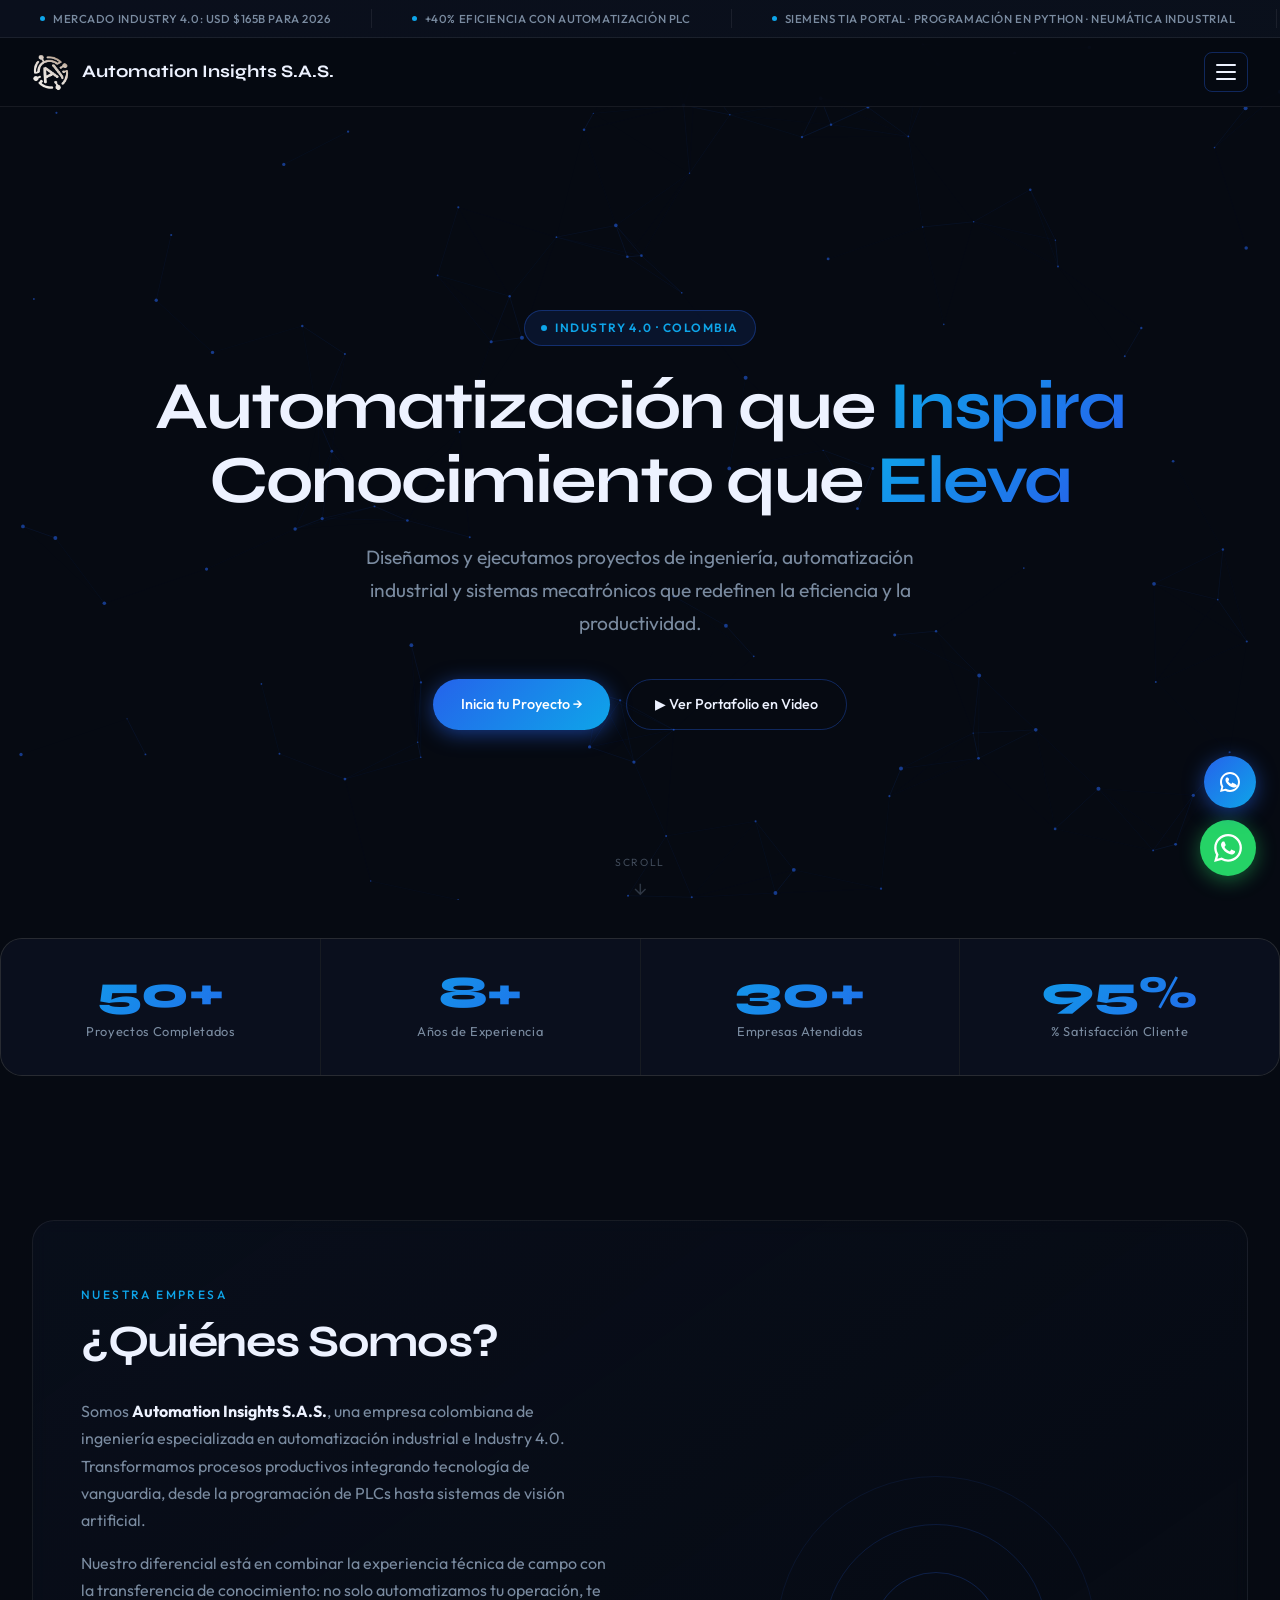
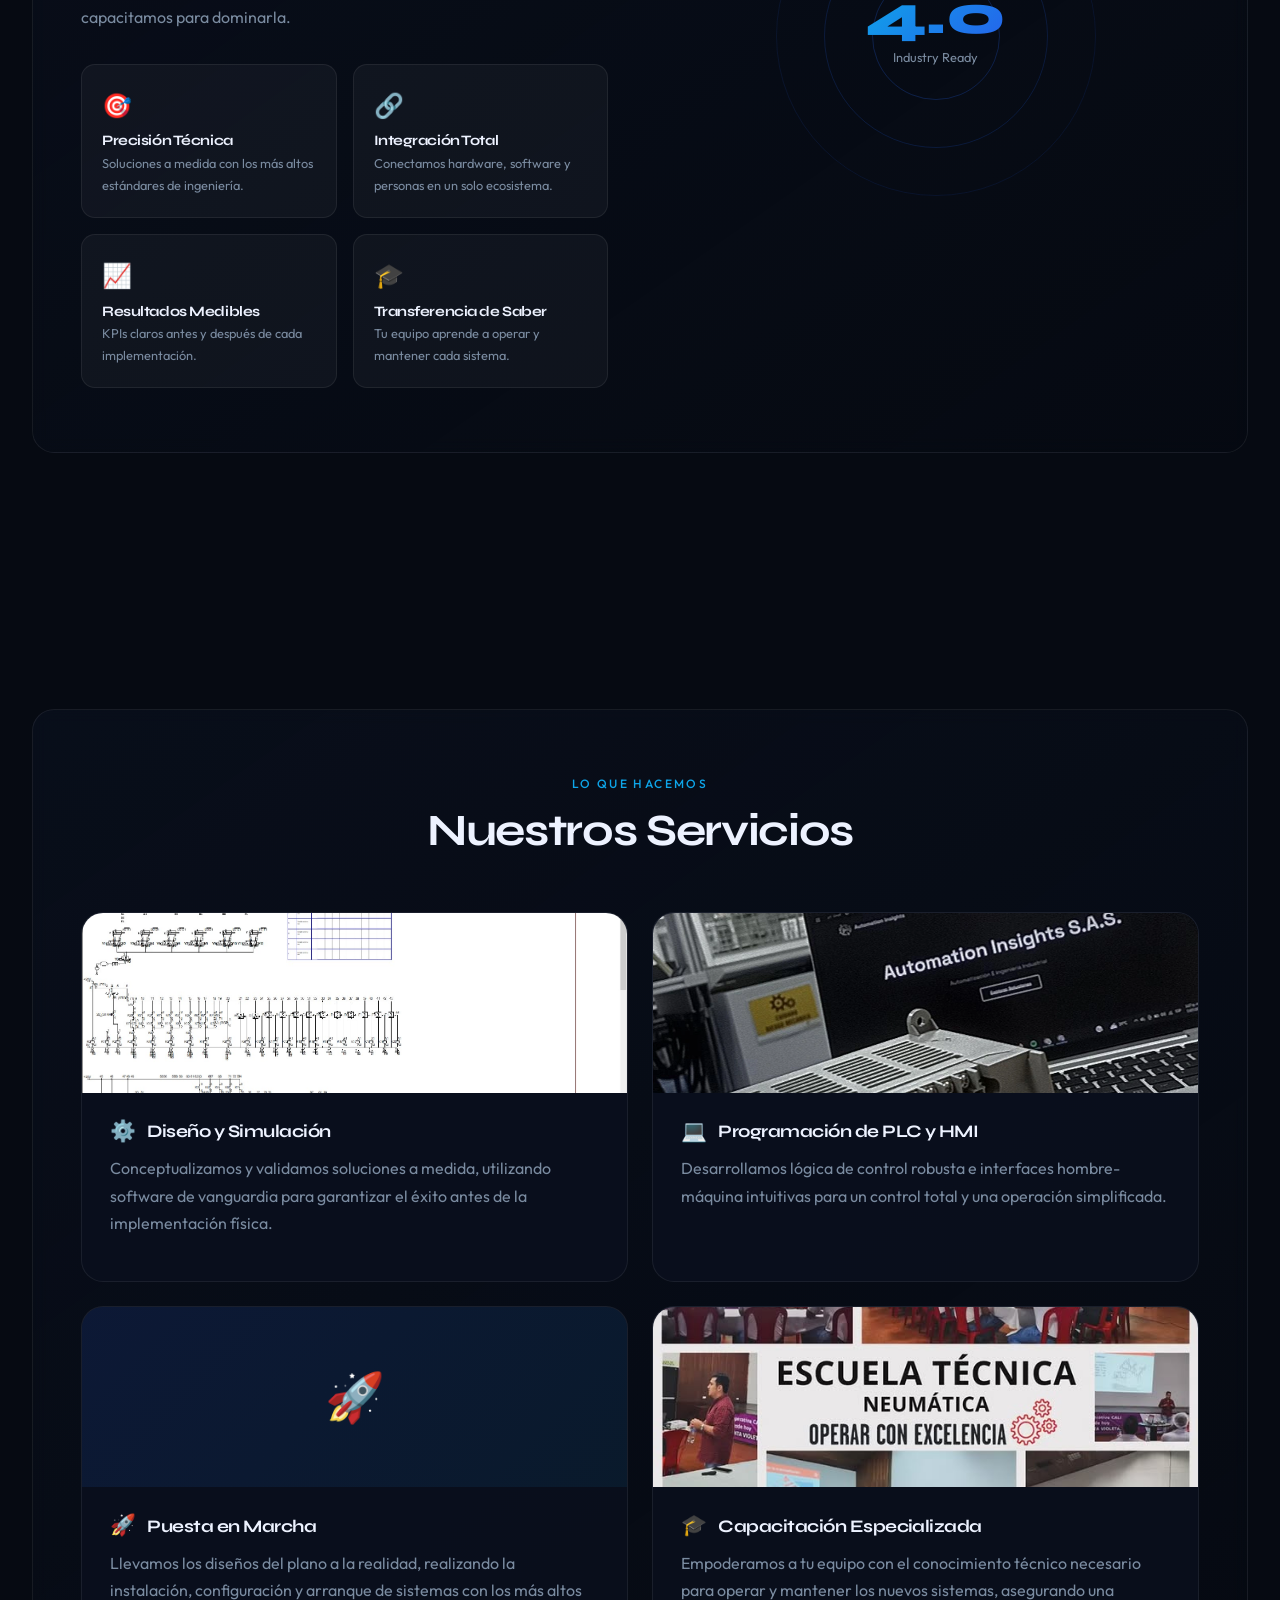
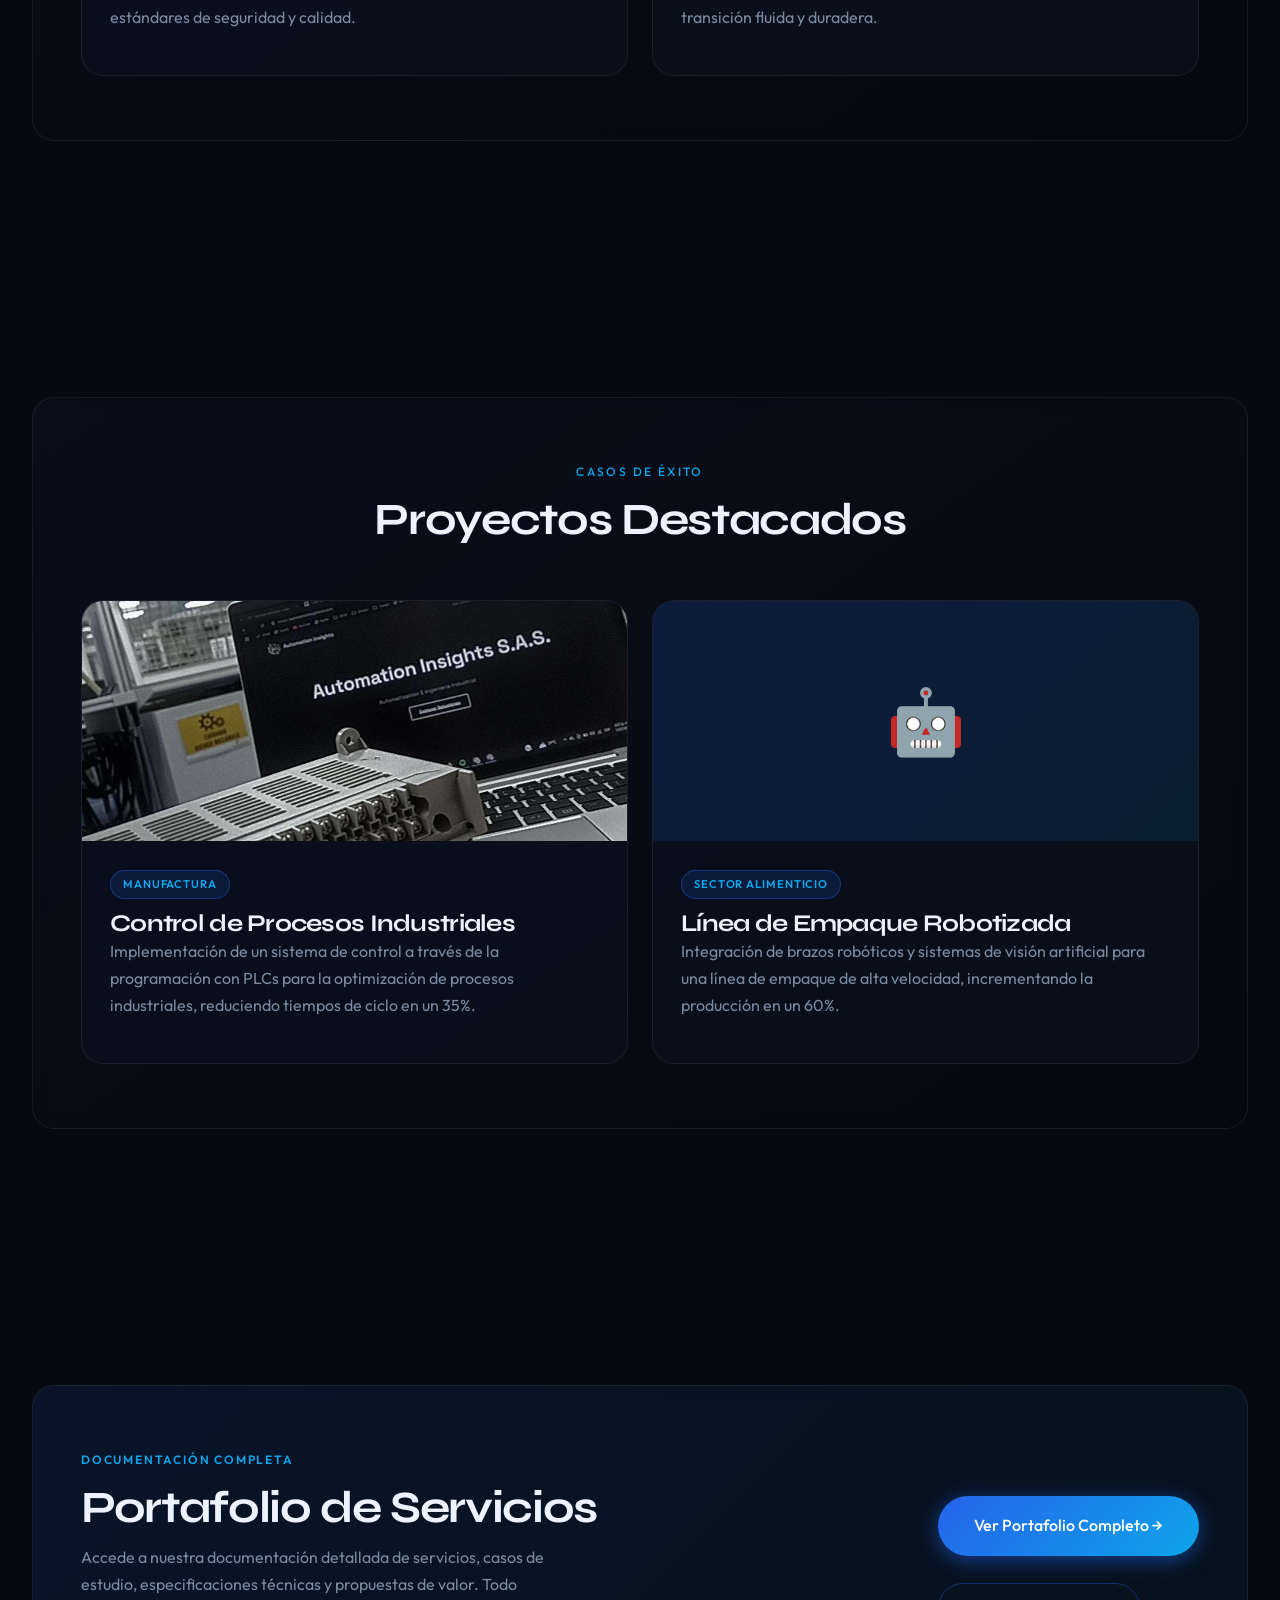
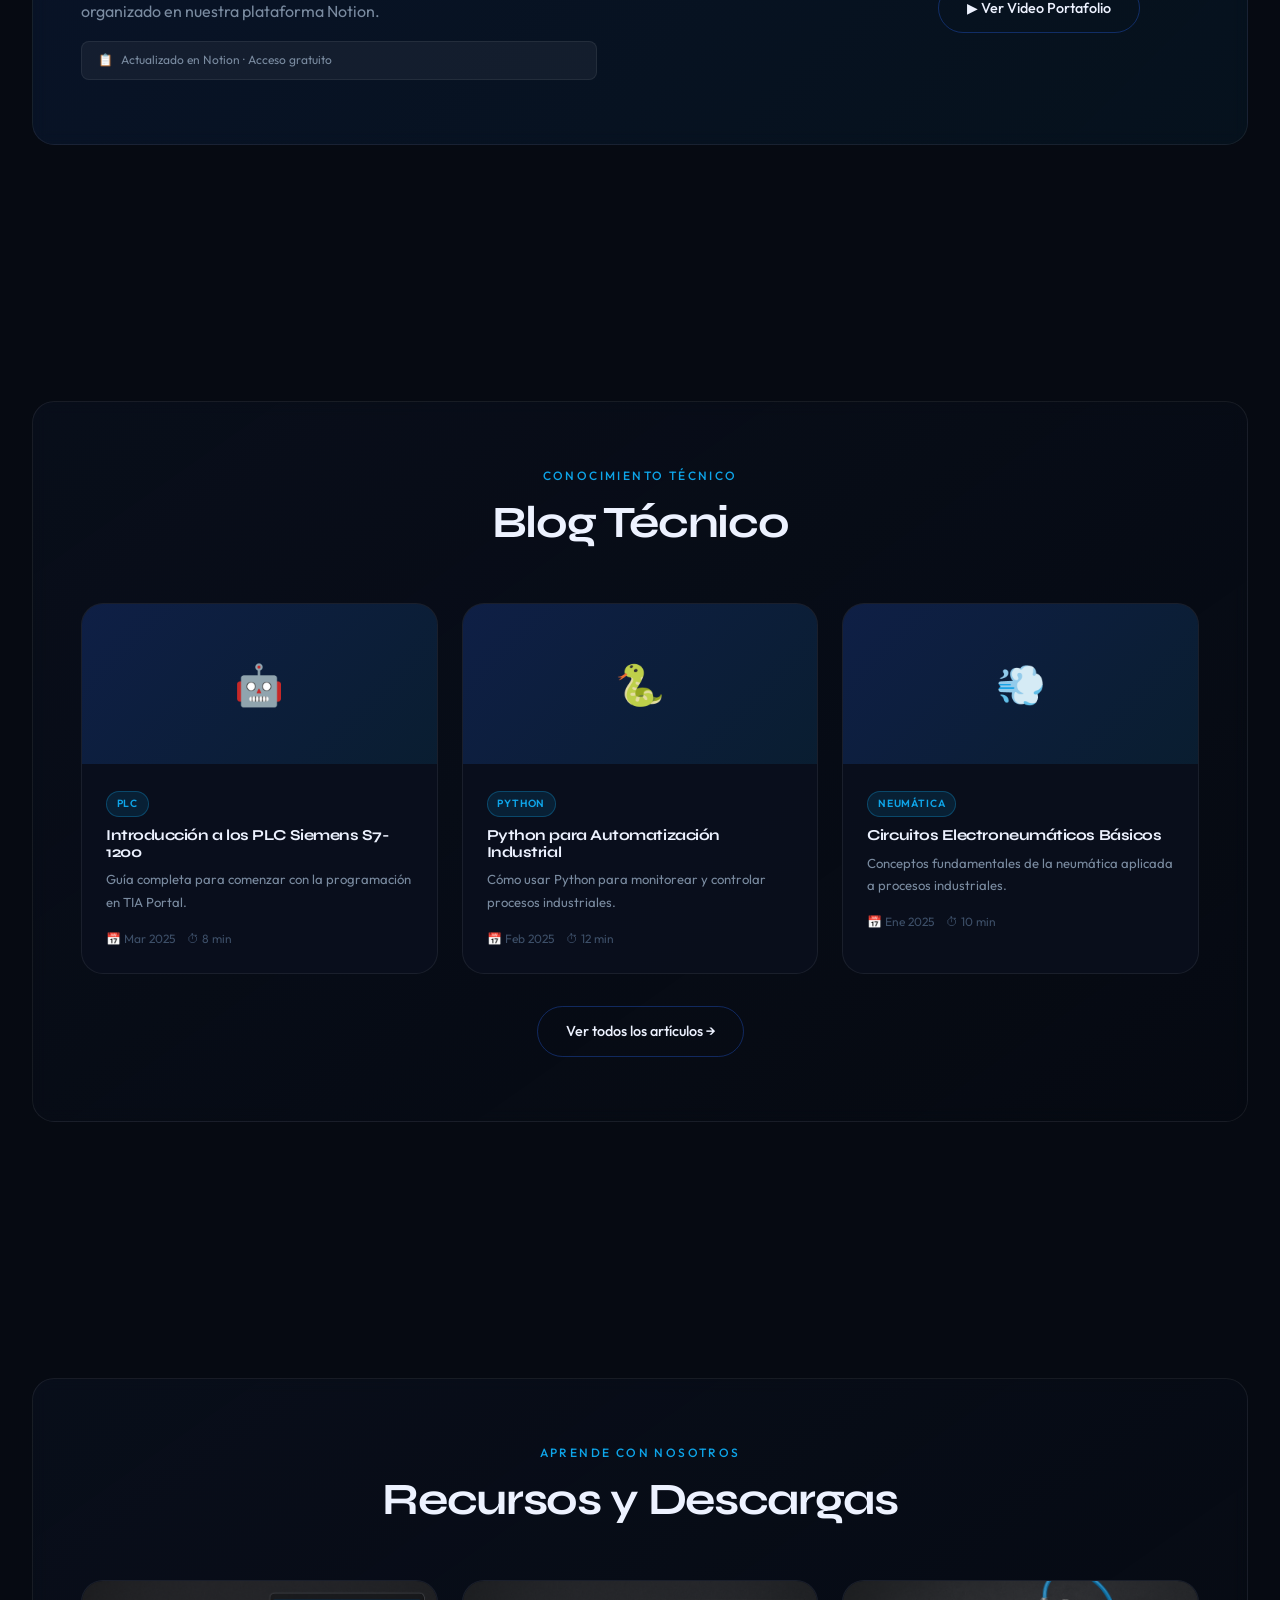
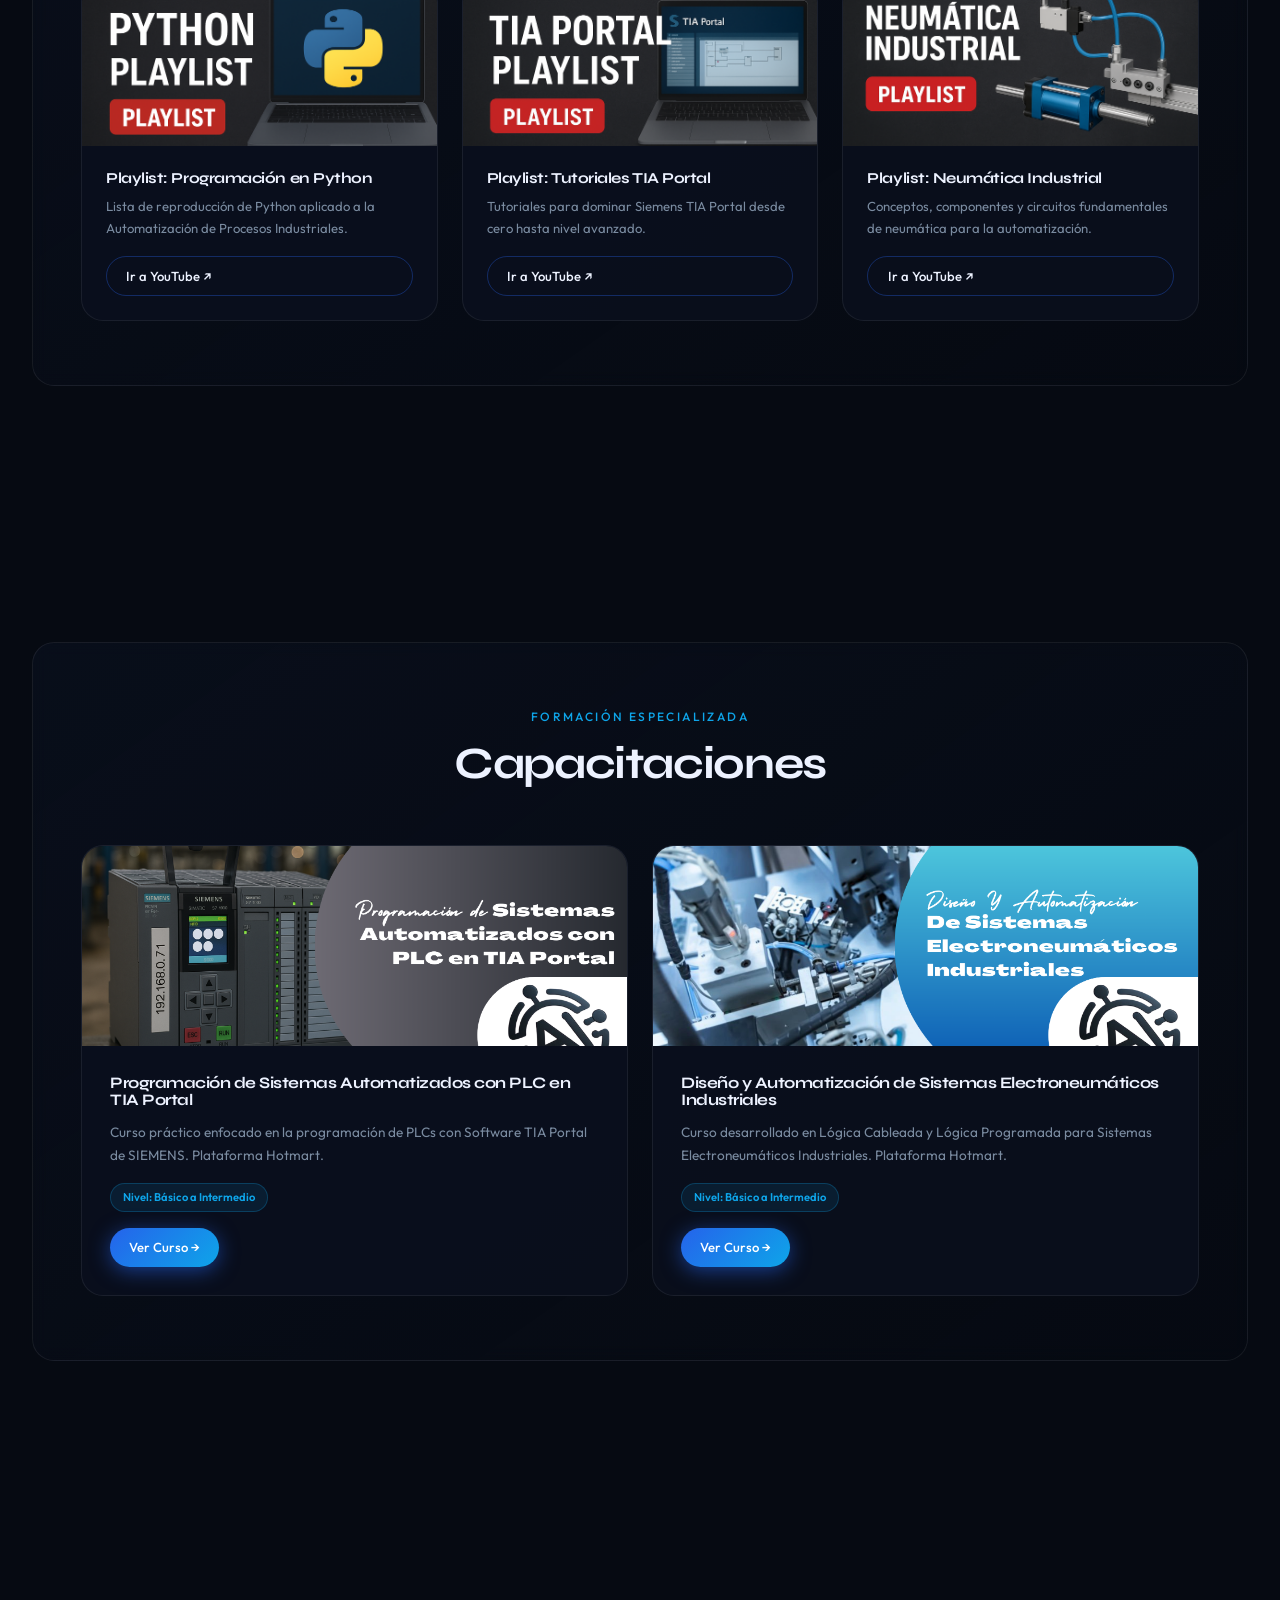
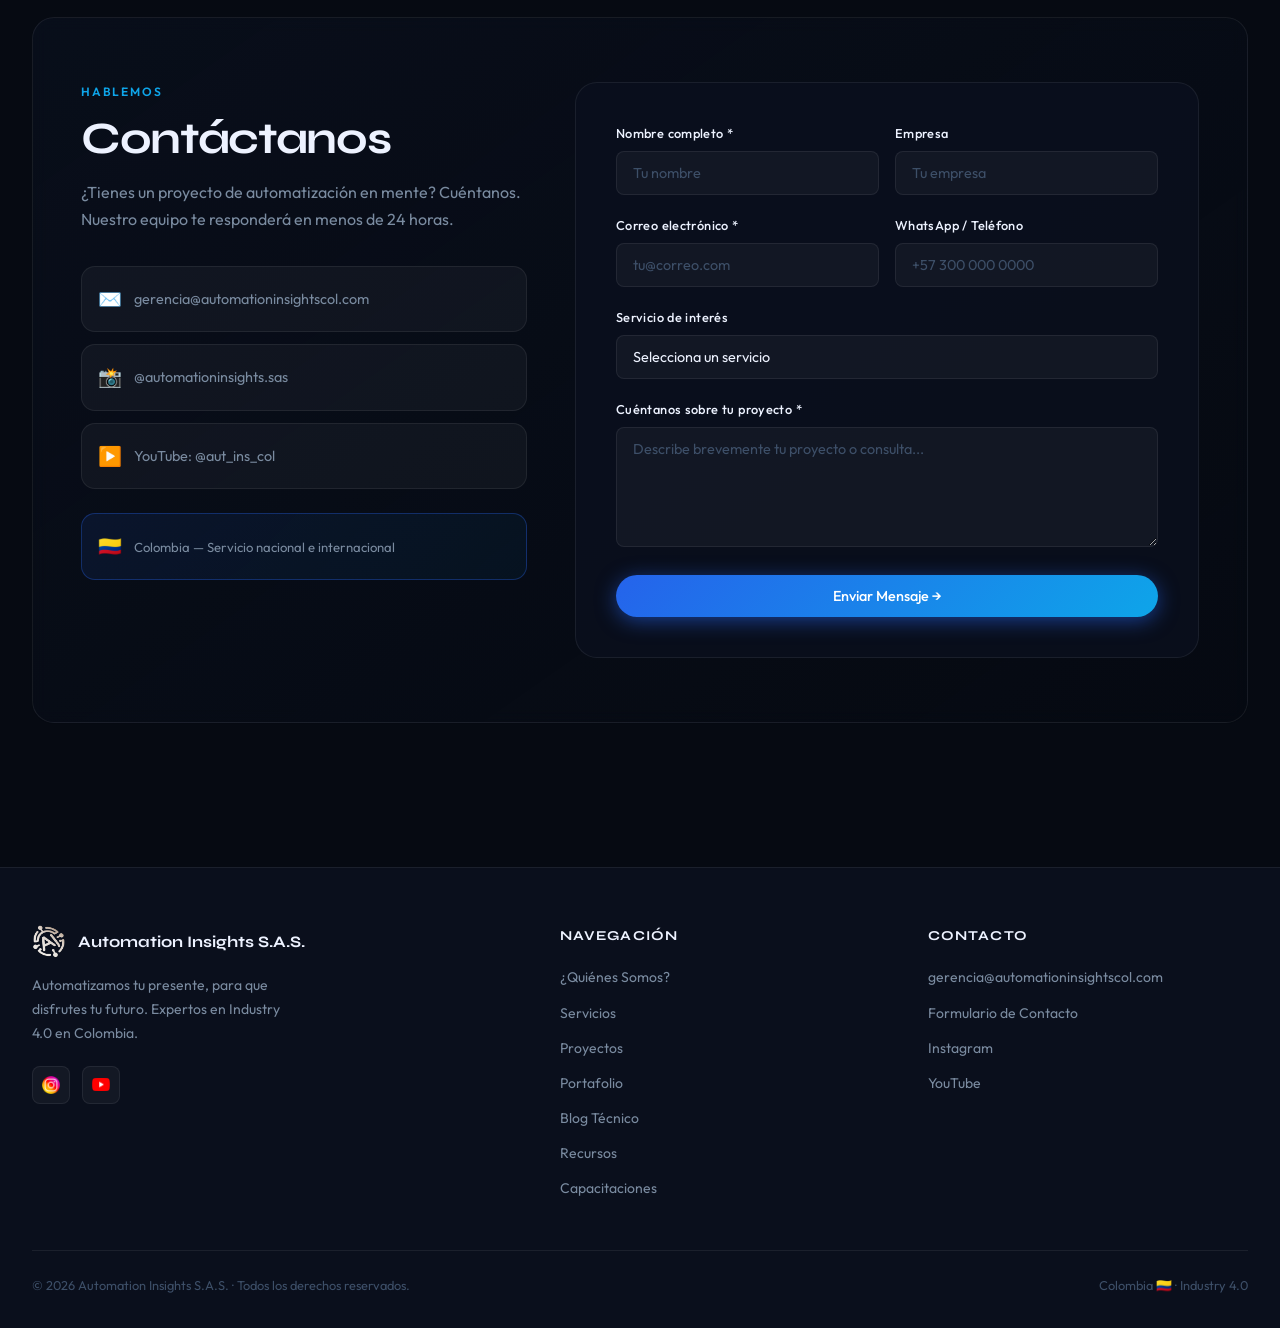
==== index.html @ 69256d5e "Add files via upload" ====
<!DOCTYPE html>
<html lang="es">
<head>
  <meta charset="UTF-8">
  <meta name="viewport" content="width=device-width, initial-scale=1.0">
  <title>Automation Insights S.A.S. | Ingeniería del Futuro · Industry 4.0</title>
  <meta name="description" content="Diseñamos y ejecutamos proyectos de automatización industrial, sistemas mecatrónicos y PLC en Colombia. Expertos en Industry 4.0.">
  <meta property="og:title" content="Automation Insights S.A.S.">
  <meta property="og:description" content="Automatización que Inspira. Conocimiento que Eleva. Industry 4.0 en Colombia.">
  <meta property="og:image" content="Logo_Blanco.png">

  <link rel="preconnect" href="https://fonts.googleapis.com">
  <link rel="preconnect" href="https://fonts.gstatic.com" crossorigin>
  <link href="https://fonts.googleapis.com/css2?family=Syne:wght@700;800&family=Outfit:wght@300;400;500;600&display=swap" rel="stylesheet">
  <link rel="stylesheet" href="styles.css">
</head>
<body>

<!-- ██ TICKER BAR ██ -->
<div class="ticker-bar" id="ticker-bar">
  <div class="ticker-wrap">
    <div class="ticker-content" id="ticker-content">
      <span class="ticker-item"><span class="dot"></span>Mercado Industry 4.0: USD $165B para 2026</span>
      <span class="ticker-item"><span class="dot"></span>+40% eficiencia con automatización PLC</span>
      <span class="ticker-item"><span class="dot"></span>Siemens TIA Portal · Programación en Python · Neumática Industrial</span>
      <span class="ticker-item"><span class="dot"></span>Proyectos en Sector Alimenticio · Manufactura · Químico</span>
      <span class="ticker-item"><span class="dot"></span>Reducción de tiempos de parada hasta un 60%</span>
      <span class="ticker-item"><span class="dot"></span>Capacitaciones in-company disponibles</span>
      <span class="ticker-item"><span class="dot"></span>Colombia · Transformación Digital Industrial</span>
    </div>
    <div class="ticker-content" aria-hidden="true">
      <span class="ticker-item"><span class="dot"></span>Mercado Industry 4.0: USD $165B para 2026</span>
      <span class="ticker-item"><span class="dot"></span>+40% eficiencia con automatización PLC</span>
      <span class="ticker-item"><span class="dot"></span>Siemens TIA Portal · Programación en Python · Neumática Industrial</span>
      <span class="ticker-item"><span class="dot"></span>Proyectos en Sector Alimenticio · Manufactura · Químico</span>
      <span class="ticker-item"><span class="dot"></span>Reducción de tiempos de parada hasta un 60%</span>
      <span class="ticker-item"><span class="dot"></span>Capacitaciones in-company disponibles</span>
      <span class="ticker-item"><span class="dot"></span>Colombia · Transformación Digital Industrial</span>
    </div>
  </div>
</div>

<!-- ██ HEADER ██ -->
<header class="main-header with-ticker" id="main-header">
  <div class="header-inner">
    <a href="#hero" class="logo-link">
      <img src="Logo_Blanco.png" alt="Automation Insights" class="logo-img">
      <span>Automation Insights S.A.S.</span>
    </a>
    <button class="hamburger" id="hamburger-btn" aria-label="Abrir menú" aria-expanded="false">
      <span></span><span></span><span></span>
    </button>
  </div>
</header>

<!-- Nav Overlay -->
<div class="nav-overlay" id="nav-overlay"></div>

<!-- Nav Drawer -->
<nav class="nav-drawer" id="nav-drawer" aria-hidden="true">
  <div class="nav-drawer-header">
    <a href="#hero" class="logo-link" style="font-size:0.95rem;">
      <img src="Logo_Blanco.png" alt="Logo" class="logo-img" style="height:30px;">
      <span>Automation Insights</span>
    </a>
    <button class="nav-close" id="nav-close-btn" aria-label="Cerrar menú">✕</button>
  </div>
  <ul class="nav-links">
    <li><a href="#quienes-somos"><span class="nav-icon">🏢</span>¿Quiénes Somos?</a></li>
    <li><a href="#servicios"><span class="nav-icon">⚙️</span>Servicios</a></li>
    <li><a href="#proyectos"><span class="nav-icon">🚀</span>Proyectos</a></li>
    <li><a href="#portafolio"><span class="nav-icon">📋</span>Portafolio</a></li>
    <li><a href="blog.html"><span class="nav-icon">📝</span>Blog Técnico</a></li>
    <li><a href="#recursos"><span class="nav-icon">▶️</span>Recursos</a></li>
    <li><a href="#capacitaciones"><span class="nav-icon">🎓</span>Capacitaciones</a></li>
    <li><a href="#contacto"><span class="nav-icon">✉️</span>Contacto</a></li>
  </ul>
  <div class="nav-socials">
    <a href="https://www.instagram.com/automationinsights.sas/" target="_blank" title="Instagram">
      <img src="instagram-logo.png" alt="Instagram">
    </a>
    <a href="https://www.youtube.com/@aut_ins_col" target="_blank" title="YouTube">
      <img src="youtube_logo.png" alt="YouTube">
    </a>
    <a href="#contacto" title="Contacto" style="font-size:1.1rem; color: var(--text-secondary);">✉</a>
  </div>
</nav>

<main>

<!-- ██ HERO ██ -->
<section id="hero" class="hero-section">
  <canvas id="bg-canvas"></canvas>
  <div class="hero-content" style="position:relative;z-index:2;">
    <div class="hero-badge fade-in d1">
      <span class="dot"></span> Industry 4.0 · Colombia
    </div>
    <h1 class="fade-in d2">
      Automatización que <span class="highlight">Inspira</span><br>
      Conocimiento que <span class="highlight">Eleva</span>
    </h1>
    <p class="fade-in d2">
      Diseñamos y ejecutamos proyectos de ingeniería, automatización industrial y sistemas mecatrónicos que redefinen la eficiencia y la productividad.
    </p>
    <div class="hero-cta fade-in d3">
      <a href="#contacto" class="btn btn-primary">Inicia tu Proyecto →</a>
      <a href="https://www.youtube.com/@aut_ins_col" target="_blank" class="btn btn-outline">▶ Ver Portafolio en Video</a>
    </div>
  </div>
  <div class="scroll-indicator">
    <span>Scroll</span>
    <svg viewBox="0 0 24 24" fill="none" stroke="currentColor" stroke-width="2"><path d="M12 5v14M5 12l7 7 7-7"/></svg>
  </div>
</section>

<!-- ██ STATS STRIP ██ -->
<div class="stats-strip reveal">
  <div class="stat-item">
    <div class="stat-number" data-target="50">0</div>
    <div class="stat-label">Proyectos Completados</div>
  </div>
  <div class="stat-item">
    <div class="stat-number" data-target="8">0</div>
    <div class="stat-label">Años de Experiencia</div>
  </div>
  <div class="stat-item">
    <div class="stat-number" data-target="30">0</div>
    <div class="stat-label">Empresas Atendidas</div>
  </div>
  <div class="stat-item">
    <div class="stat-number" data-target="95">0</div>
    <div class="stat-label">% Satisfacción Cliente</div>
  </div>
</div>

<!-- ██ QUIÉNES SOMOS ██ -->
<section id="quienes-somos" class="section">
  <div class="section-inner reveal">
    <div class="about-grid">
      <div>
        <div class="section-title" style="text-align:left; margin-bottom:2rem;">
          <span>Nuestra Empresa</span>
          <h2>¿Quiénes Somos?</h2>
        </div>
        <p>Somos <strong style="color:var(--text-primary)">Automation Insights S.A.S.</strong>, una empresa colombiana de ingeniería especializada en automatización industrial e Industry 4.0. Transformamos procesos productivos integrando tecnología de vanguardia, desde la programación de PLCs hasta sistemas de visión artificial.</p>
        <p>Nuestro diferencial está en combinar la experiencia técnica de campo con la transferencia de conocimiento: no solo automatizamos tu operación, te capacitamos para dominarla.</p>
        <div class="about-values">
          <div class="value-card">
            <div class="v-icon">🎯</div>
            <h4>Precisión Técnica</h4>
            <p>Soluciones a medida con los más altos estándares de ingeniería.</p>
          </div>
          <div class="value-card">
            <div class="v-icon">🔗</div>
            <h4>Integración Total</h4>
            <p>Conectamos hardware, software y personas en un solo ecosistema.</p>
          </div>
          <div class="value-card">
            <div class="v-icon">📈</div>
            <h4>Resultados Medibles</h4>
            <p>KPIs claros antes y después de cada implementación.</p>
          </div>
          <div class="value-card">
            <div class="v-icon">🎓</div>
            <h4>Transferencia de Saber</h4>
            <p>Tu equipo aprende a operar y mantener cada sistema.</p>
          </div>
        </div>
      </div>
      <div class="about-visual">
        <div class="about-hexagon">
          <div class="hex-ring"></div>
          <div class="hex-ring"></div>
          <div class="hex-ring"></div>
          <div class="hex-center">
            <div class="big-num">4.0</div>
            <p>Industry Ready</p>
          </div>
        </div>
      </div>
    </div>
  </div>
</section>

<!-- ██ SERVICIOS ██ -->
<section id="servicios" class="section">
  <div class="section-inner">
    <div class="section-title reveal">
      <span>Lo que hacemos</span>
      <h2>Nuestros Servicios</h2>
    </div>
    <div class="service-grid">
      <div class="service-card reveal reveal-delay-1">
        <img src="Circuito_Elect1.jpg" alt="Diseño y Simulación" class="service-img"
          onerror="this.style.display='none';this.nextElementSibling.style.display='flex'">
        <div class="service-img-placeholder" style="display:none">⚙️</div>
        <div class="service-body">
          <h3><span class="service-icon">⚙️</span>Diseño y Simulación</h3>
          <p>Conceptualizamos y validamos soluciones a medida, utilizando software de vanguardia para garantizar el éxito antes de la implementación física.</p>
        </div>
      </div>
      <div class="service-card reveal reveal-delay-2">
        <img src="PLC_1.png" alt="Programación PLC y HMI" class="service-img"
          onerror="this.style.display='none';this.nextElementSibling.style.display='flex'">
        <div class="service-img-placeholder" style="display:none">💻</div>
        <div class="service-body">
          <h3><span class="service-icon">💻</span>Programación de PLC y HMI</h3>
          <p>Desarrollamos lógica de control robusta e interfaces hombre-máquina intuitivas para un control total y una operación simplificada.</p>
        </div>
      </div>
      <div class="service-card reveal reveal-delay-1">
        <div class="service-img-placeholder">🚀</div>
        <div class="service-body">
          <h3><span class="service-icon">🚀</span>Puesta en Marcha</h3>
          <p>Llevamos los diseños del plano a la realidad, realizando la instalación, configuración y arranque de sistemas con los más altos estándares de seguridad y calidad.</p>
        </div>
      </div>
      <div class="service-card reveal reveal-delay-2">
        <img src="coca_cola.jpeg" alt="Capacitación Especializada" class="service-img"
          onerror="this.style.display='none';this.nextElementSibling.style.display='flex'">
        <div class="service-img-placeholder" style="display:none">🎓</div>
        <div class="service-body">
          <h3><span class="service-icon">🎓</span>Capacitación Especializada</h3>
          <p>Empoderamos a tu equipo con el conocimiento técnico necesario para operar y mantener los nuevos sistemas, asegurando una transición fluida y duradera.</p>
        </div>
      </div>
    </div>
  </div>
</section>

<!-- ██ PROYECTOS ██ -->
<section id="proyectos" class="section">
  <div class="section-inner">
    <div class="section-title reveal">
      <span>Casos de éxito</span>
      <h2>Proyectos Destacados</h2>
    </div>
    <div class="project-grid">
      <div class="project-card reveal reveal-delay-1">
        <img src="PLC_1.png" alt="Control de Procesos Industriales"
          onerror="this.style.display='none';this.nextElementSibling.style.display='flex'">
        <div class="project-img-fallback" style="display:none">🏭</div>
        <div class="project-body">
          <span class="project-tag">Manufactura</span>
          <h3>Control de Procesos Industriales</h3>
          <p>Implementación de un sistema de control a través de la programación con PLCs para la optimización de procesos industriales, reduciendo tiempos de ciclo en un 35%.</p>
        </div>
      </div>
      <div class="project-card reveal reveal-delay-2">
        <img src="Proyecto_2.png" alt="Línea de Empaque Robotizada"
          onerror="this.style.display='none';this.nextElementSibling.style.display='flex'">
        <div class="project-img-fallback" style="display:none">🤖</div>
        <div class="project-body">
          <span class="project-tag">Sector Alimenticio</span>
          <h3>Línea de Empaque Robotizada</h3>
          <p>Integración de brazos robóticos y sistemas de visión artificial para una línea de empaque de alta velocidad, incrementando la producción en un 60%.</p>
        </div>
      </div>
    </div>
  </div>
</section>

<!-- ██ PORTAFOLIO NOTION ██ -->
<section id="portafolio" class="section">
  <div class="section-inner reveal" style="background: linear-gradient(135deg, rgba(37,99,235,0.1), rgba(14,165,233,0.05));">
    <div class="portfolio-cta">
      <div class="portfolio-cta-text">
        <span style="font-size:0.75rem;font-weight:600;letter-spacing:0.15em;text-transform:uppercase;color:var(--accent-cyan);display:block;margin-bottom:0.75rem;">Documentación Completa</span>
        <h2>Portafolio de Servicios</h2>
        <p>Accede a nuestra documentación detallada de servicios, casos de estudio, especificaciones técnicas y propuestas de valor. Todo organizado en nuestra plataforma Notion.</p>
        <div class="notion-badge">
          <span>📋</span>
          <span>Actualizado en Notion · Acceso gratuito</span>
        </div>
      </div>
      <div>
        <a href="https://TU-LINK-NOTION-AQUI.notion.site" target="_blank" class="btn btn-primary" style="font-size:1rem; padding: 1rem 2.25rem;">
          Ver Portafolio Completo →
        </a>
        <br><br>
        <a href="https://www.youtube.com/@aut_ins_col" target="_blank" class="btn btn-outline">
          ▶ Ver Video Portafolio
        </a>
      </div>
    </div>
  </div>
</section>

<!-- ██ BLOG PREVIEW ██ -->
<section id="blog-preview" class="section">
  <div class="section-inner">
    <div class="section-title reveal">
      <span>Conocimiento técnico</span>
      <h2>Blog Técnico</h2>
    </div>
    <div class="blog-grid" id="blog-preview-grid">
      <!-- Populated by JS from blog-posts.json -->
      <div class="blog-card reveal reveal-delay-1">
        <div class="blog-card-img">🤖</div>
        <div class="blog-card-body">
          <span class="blog-tag">PLC</span>
          <h3>Introducción a los PLC Siemens S7-1200</h3>
          <p>Guía completa para comenzar con la programación en TIA Portal.</p>
          <div class="blog-meta"><span>📅 Mar 2025</span><span>⏱ 8 min</span></div>
        </div>
      </div>
      <div class="blog-card reveal reveal-delay-2">
        <div class="blog-card-img">🐍</div>
        <div class="blog-card-body">
          <span class="blog-tag">Python</span>
          <h3>Python para Automatización Industrial</h3>
          <p>Cómo usar Python para monitorear y controlar procesos industriales.</p>
          <div class="blog-meta"><span>📅 Feb 2025</span><span>⏱ 12 min</span></div>
        </div>
      </div>
      <div class="blog-card reveal reveal-delay-3">
        <div class="blog-card-img">💨</div>
        <div class="blog-card-body">
          <span class="blog-tag">Neumática</span>
          <h3>Circuitos Electroneumáticos Básicos</h3>
          <p>Conceptos fundamentales de la neumática aplicada a procesos industriales.</p>
          <div class="blog-meta"><span>📅 Ene 2025</span><span>⏱ 10 min</span></div>
        </div>
      </div>
    </div>
    <div class="blog-center reveal">
      <a href="blog.html" class="btn btn-outline">Ver todos los artículos →</a>
    </div>
  </div>
</section>

<!-- ██ RECURSOS ██ -->
<section id="recursos" class="section">
  <div class="section-inner">
    <div class="section-title reveal">
      <span>Aprende con nosotros</span>
      <h2>Recursos y Descargas</h2>
    </div>
    <div class="resource-grid">
      <div class="resource-card reveal reveal-delay-1">
        <img src="Python_playlist.png" alt="Python Playlist"
          onerror="this.style.display='none';this.nextElementSibling.style.display='flex'">
        <div class="service-img-placeholder" style="display:none;height:165px">🐍</div>
        <div class="resource-body">
          <h4>Playlist: Programación en Python</h4>
          <p>Lista de reproducción de Python aplicado a la Automatización de Procesos Industriales.</p>
          <a href="https://www.youtube.com/playlist?list=PLET5slV3kQZT7K4yOA1PMNGzdb-SHfWvj" target="_blank" class="btn btn-outline btn-sm">Ir a YouTube ↗</a>
        </div>
      </div>
      <div class="resource-card reveal reveal-delay-2">
        <img src="TIA_playlist.png" alt="TIA Portal"
          onerror="this.style.display='none';this.nextElementSibling.style.display='flex'">
        <div class="service-img-placeholder" style="display:none;height:165px">💻</div>
        <div class="resource-body">
          <h4>Playlist: Tutoriales TIA Portal</h4>
          <p>Tutoriales para dominar Siemens TIA Portal desde cero hasta nivel avanzado.</p>
          <a href="https://www.youtube.com/playlist?list=PLET5slV3kQZSX2G7DED897bdmrC3Dkn3S" target="_blank" class="btn btn-outline btn-sm">Ir a YouTube ↗</a>
        </div>
      </div>
      <div class="resource-card reveal reveal-delay-3">
        <img src="neu_playlist.png" alt="Neumática"
          onerror="this.style.display='none';this.nextElementSibling.style.display='flex'">
        <div class="service-img-placeholder" style="display:none;height:165px">💨</div>
        <div class="resource-body">
          <h4>Playlist: Neumática Industrial</h4>
          <p>Conceptos, componentes y circuitos fundamentales de neumática para la automatización.</p>
          <a href="https://www.youtube.com/playlist?list=PLET5slV3kQZTylLlrblpSX5OqDvJQNV16" target="_blank" class="btn btn-outline btn-sm">Ir a YouTube ↗</a>
        </div>
      </div>
    </div>
  </div>
</section>

<!-- ██ CAPACITACIONES ██ -->
<section id="capacitaciones" class="section">
  <div class="section-inner">
    <div class="section-title reveal">
      <span>Formación especializada</span>
      <h2>Capacitaciones</h2>
    </div>
    <div class="training-grid">
      <div class="training-card reveal reveal-delay-1">
        <img src="capacitacion_plc.png" alt="Programación PLC TIA Portal"
          onerror="this.style.display='none';this.nextElementSibling.style.display='flex'">
        <div class="service-img-placeholder" style="display:none;height:200px">💻</div>
        <div class="training-body">
          <h3>Programación de Sistemas Automatizados con PLC en TIA Portal</h3>
          <p>Curso práctico enfocado en la programación de PLCs con Software TIA Portal de SIEMENS. Plataforma Hotmart.</p>
          <span class="training-level">Nivel: Básico a Intermedio</span>
          <a href="#" class="btn btn-primary btn-sm" style="align-self:flex-start">Ver Curso →</a>
        </div>
      </div>
      <div class="training-card reveal reveal-delay-2">
        <img src="Diseño de Sistemas Electroneumáticos.png" alt="Sistemas Electroneumáticos"
          onerror="this.style.display='none';this.nextElementSibling.style.display='flex'">
        <div class="service-img-placeholder" style="display:none;height:200px">💨</div>
        <div class="training-body">
          <h3>Diseño y Automatización de Sistemas Electroneumáticos Industriales</h3>
          <p>Curso desarrollado en Lógica Cableada y Lógica Programada para Sistemas Electroneumáticos Industriales. Plataforma Hotmart.</p>
          <span class="training-level">Nivel: Básico a Intermedio</span>
          <a href="https://hotmart.com/es/marketplace/productos/neumatica-en-la-automatizacion-de-procesos-industriales/Y89270096X" target="_blank" class="btn btn-primary btn-sm" style="align-self:flex-start">Ver Curso →</a>
        </div>
      </div>
    </div>
  </div>
</section>

<!-- ██ CONTACTO ██ -->
<section id="contacto" class="section">
  <div class="section-inner">
    <div class="contact-grid">
      <div class="contact-info reveal">
        <span style="font-size:0.75rem;font-weight:600;letter-spacing:0.15em;text-transform:uppercase;color:var(--accent-cyan);display:block;margin-bottom:0.75rem;">Hablemos</span>
        <h2>Contáctanos</h2>
        <p>¿Tienes un proyecto de automatización en mente? Cuéntanos. Nuestro equipo te responderá en menos de 24 horas.</p>
        <div class="contact-detail">
          <span class="icon">✉️</span>
          <a href="mailto:gerencia@automationinsightscol.com">gerencia@automationinsightscol.com</a>
        </div>
        <div class="contact-detail">
          <span class="icon">📸</span>
          <a href="https://www.instagram.com/automationinsights.sas/" target="_blank">@automationinsights.sas</a>
        </div>
        <div class="contact-detail">
          <span class="icon">▶️</span>
          <a href="https://www.youtube.com/@aut_ins_col" target="_blank">YouTube: @aut_ins_col</a>
        </div>
        <div class="contact-detail" style="margin-top:1.5rem; background: linear-gradient(135deg,rgba(37,99,235,0.1),rgba(14,165,233,0.05)); border-color:var(--border-accent);">
          <span class="icon">🇨🇴</span>
          <span style="font-size:0.82rem;">Colombia — Servicio nacional e internacional</span>
        </div>
      </div>

      <div class="contact-form-wrap reveal reveal-delay-2">
        <!-- 
          INSTRUCCIÓN: Reemplaza "TU_FORM_ID" con tu ID de Formspree.
          Regístrate en formspree.io, crea un form y copia el ID.
        -->
        <form id="contact-form" action="https://formspree.io/f/TU_FORM_ID" method="POST">
          <div class="form-row">
            <div class="form-group">
              <label for="f-name">Nombre completo *</label>
              <input type="text" id="f-name" name="name" placeholder="Tu nombre" required>
            </div>
            <div class="form-group">
              <label for="f-company">Empresa</label>
              <input type="text" id="f-company" name="company" placeholder="Tu empresa">
            </div>
          </div>
          <div class="form-row">
            <div class="form-group">
              <label for="f-email">Correo electrónico *</label>
              <input type="email" id="f-email" name="email" placeholder="tu@correo.com" required>
            </div>
            <div class="form-group">
              <label for="f-phone">WhatsApp / Teléfono</label>
              <input type="tel" id="f-phone" name="phone" placeholder="+57 300 000 0000">
            </div>
          </div>
          <div class="form-group">
            <label for="f-service">Servicio de interés</label>
            <select id="f-service" name="service">
              <option value="">Selecciona un servicio</option>
              <option>Diseño y Simulación</option>
              <option>Programación de PLC y HMI</option>
              <option>Puesta en Marcha</option>
              <option>Capacitación Especializada</option>
              <option>Consultoría Industry 4.0</option>
              <option>Otro</option>
            </select>
          </div>
          <div class="form-group">
            <label for="f-msg">Cuéntanos sobre tu proyecto *</label>
            <textarea id="f-msg" name="message" placeholder="Describe brevemente tu proyecto o consulta..." required></textarea>
          </div>
          <button type="submit" class="btn btn-primary" style="width:100%; justify-content:center;" id="submit-btn">
            Enviar Mensaje →
          </button>
          <div class="form-status" id="form-status"></div>
        </form>
      </div>
    </div>
  </div>
</section>

</main>

<!-- ██ FOOTER ██ -->
<footer>
  <div class="footer-inner">
    <div class="footer-brand">
      <a href="#hero" class="logo-link" style="font-size:1rem;">
        <img src="Logo_Blanco.png" alt="Automation Insights" class="logo-img" style="height:34px;">
        <span>Automation Insights S.A.S.</span>
      </a>
      <p>Automatizamos tu presente, para que disfrutes tu futuro. Expertos en Industry 4.0 en Colombia.</p>
      <div class="footer-socials">
        <a href="https://www.instagram.com/automationinsights.sas/" target="_blank" class="social-icon" title="Instagram">
          <img src="instagram-logo.png" alt="Instagram">
        </a>
        <a href="https://www.youtube.com/@aut_ins_col" target="_blank" class="social-icon" title="YouTube">
          <img src="youtube_logo.png" alt="YouTube">
        </a>
      </div>
    </div>
    <div class="footer-col">
      <h5>Navegación</h5>
      <ul>
        <li><a href="#quienes-somos">¿Quiénes Somos?</a></li>
        <li><a href="#servicios">Servicios</a></li>
        <li><a href="#proyectos">Proyectos</a></li>
        <li><a href="#portafolio">Portafolio</a></li>
        <li><a href="blog.html">Blog Técnico</a></li>
        <li><a href="#recursos">Recursos</a></li>
        <li><a href="#capacitaciones">Capacitaciones</a></li>
      </ul>
    </div>
    <div class="footer-col">
      <h5>Contacto</h5>
      <ul>
        <li><a href="mailto:gerencia@automationinsightscol.com">gerencia@automationinsightscol.com</a></li>
        <li><a href="#contacto">Formulario de Contacto</a></li>
        <li><a href="https://www.instagram.com/automationinsights.sas/" target="_blank">Instagram</a></li>
        <li><a href="https://www.youtube.com/@aut_ins_col" target="_blank">YouTube</a></li>
      </ul>
    </div>
  </div>
  <div class="footer-bottom">
    <span>© <span id="current-year"></span> Automation Insights S.A.S. · Todos los derechos reservados.</span>
    <span>Colombia 🇨🇴 · Industry 4.0</span>
  </div>
</footer>

<!-- ██ FLOATING BUTTONS ██ -->
<!-- WhatsApp -->
<a class="whatsapp-float" href="https://wa.me/57TUNUMERODEWHATSAPP" target="_blank" title="WhatsApp" aria-label="Contactar por WhatsApp">
  <span class="whatsapp-tooltip">¡Escríbenos!</span>
  <svg viewBox="0 0 24 24" xmlns="http://www.w3.org/2000/svg">
    <path d="M17.472 14.382c-.297-.149-1.758-.867-2.03-.967-.273-.099-.471-.148-.67.15-.197.297-.767.966-.94 1.164-.173.199-.347.223-.644.075-.297-.15-1.255-.463-2.39-1.475-.883-.788-1.48-1.761-1.653-2.059-.173-.297-.018-.458.13-.606.134-.133.298-.347.446-.52.149-.174.198-.298.298-.497.099-.198.05-.371-.025-.52-.075-.149-.669-1.612-.916-2.207-.242-.579-.487-.5-.669-.51-.173-.008-.371-.01-.57-.01-.198 0-.52.074-.792.372-.272.297-1.04 1.016-1.04 2.479 0 1.462 1.065 2.875 1.213 3.074.149.198 2.096 3.2 5.077 4.487.709.306 1.262.489 1.694.625.712.227 1.36.195 1.871.118.571-.085 1.758-.719 2.006-1.413.248-.694.248-1.289.173-1.413-.074-.124-.272-.198-.57-.347m-5.421 7.403h-.004a9.87 9.87 0 01-5.031-1.378l-.361-.214-3.741.982.998-3.648-.235-.374a9.86 9.86 0 01-1.51-5.26c.001-5.45 4.436-9.884 9.888-9.884 2.64 0 5.122 1.03 6.988 2.898a9.825 9.825 0 012.893 6.994c-.003 5.45-4.437 9.884-9.885 9.884m8.413-18.297A11.815 11.815 0 0012.05 0C5.495 0 .16 5.335.157 11.892c0 2.096.547 4.142 1.588 5.945L.057 24l6.305-1.654a11.882 11.882 0 005.683 1.448h.005c6.554 0 11.89-5.335 11.893-11.893a11.821 11.821 0 00-3.48-8.413Z"/>
  </svg>
</a>

<!-- Chatbot Toggle -->
<button class="chatbot-btn" id="chatbot-btn" aria-label="Abrir asistente">
  <span class="chatbot-tooltip">Asistente AI</span>
  <svg viewBox="0 0 24 24" xmlns="http://www.w3.org/2000/svg">
    <path d="M12 2C6.477 2 2 6.477 2 12c0 1.82.487 3.53 1.338 5L2 22l5.038-1.327A9.944 9.944 0 0012 22c5.523 0 10-4.477 10-10S17.523 2 12 2zm0 18a8 8 0 01-4.109-1.133l-.291-.173-3.024.795.81-2.96-.19-.305A7.96 7.96 0 014 12c0-4.411 3.589-8 8-8s8 3.589 8 8-3.589 8-8 8zm4.5-6.5c-.25-.125-1.5-.75-1.75-.875s-.375-.125-.5.125-.625.875-.75 1-.25.125-.5 0a6.14 6.14 0 01-1.875-1.25c-.5-.5-.875-1.125-.875-1.375s.125-.375.25-.5.25-.25.375-.375.125-.25.125-.375V9c0-.125-.125-.375-.25-.625S9.5 7.5 9.25 7.5h-.375c-.125 0-.375 0-.625.25C8 8 7.5 8.625 7.5 9.875s.75 2.5 1 2.75c.125.25 2.125 3.25 5.125 4.375.625.25 1.125.375 1.5.5.625.125 1.25.125 1.75 0 .5-.125 1.5-.625 1.75-1.25s.25-1.125.125-1.25c-.125-.125-.25-.125-.5-.25z"/>
  </svg>
</button>

<!-- Chat Window -->
<div class="chat-window" id="chat-window" role="dialog" aria-label="Asistente virtual">
  <div class="chat-header">
    <div class="chat-avatar">🤖</div>
    <div class="chat-header-info">
      <h4>ARIA — Asistente AI</h4>
      <span>● En línea · Automation Insights</span>
    </div>
    <button class="chat-close-btn" id="chat-close" aria-label="Cerrar">✕</button>
  </div>
  <div class="chat-messages" id="chat-messages"></div>
  <div class="chat-input-area">
    <input type="text" class="chat-input" id="chat-input" placeholder="Escribe tu mensaje..." autocomplete="off">
    <button class="chat-send" id="chat-send" aria-label="Enviar">
      <svg viewBox="0 0 24 24"><path d="M2.01 21L23 12 2.01 3 2 10l15 2-15 2z"/></svg>
    </button>
  </div>
</div>

<!-- ██ SCRIPTS ██ -->
<script>
  // ── Year ──
  document.getElementById('current-year').textContent = new Date().getFullYear();

  // ── Ticker offset (accounts for ticker bar height) ──
  const ticker = document.getElementById('ticker-bar');
  const header = document.getElementById('main-header');
  function adjustHeaderTop() {
    const th = ticker ? ticker.offsetHeight : 0;
    header.style.top = th + 'px';
  }
  adjustHeaderTop();
  window.addEventListener('resize', adjustHeaderTop);

  // ── Hamburger Menu ──
  const hamburger = document.getElementById('hamburger-btn');
  const drawer = document.getElementById('nav-drawer');
  const overlay = document.getElementById('nav-overlay');
  const closeBtn = document.getElementById('nav-close-btn');

  function openNav() {
    hamburger.classList.add('active');
    hamburger.setAttribute('aria-expanded', 'true');
    drawer.classList.add('open');
    drawer.setAttribute('aria-hidden', 'false');
    overlay.classList.add('open');
    document.body.style.overflow = 'hidden';
  }
  function closeNav() {
    hamburger.classList.remove('active');
    hamburger.setAttribute('aria-expanded', 'false');
    drawer.classList.remove('open');
    drawer.setAttribute('aria-hidden', 'true');
    overlay.classList.remove('open');
    document.body.style.overflow = '';
  }
  hamburger.addEventListener('click', () => drawer.classList.contains('open') ? closeNav() : openNav());
  closeBtn.addEventListener('click', closeNav);
  overlay.addEventListener('click', closeNav);
  drawer.querySelectorAll('a').forEach(a => a.addEventListener('click', closeNav));

  // ── Particle Canvas ──
  const canvas = document.getElementById('bg-canvas');
  const ctx = canvas.getContext('2d');
  let particles = [];
  let mouse = { x: null, y: null };

  let resizeTimer;
  window.addEventListener('resize', () => { clearTimeout(resizeTimer); resizeTimer = setTimeout(resizeCanvas, 150); });
  window.addEventListener('mousemove', e => { mouse.x = e.x; mouse.y = e.y; });
  window.addEventListener('mouseout', () => { mouse.x = null; mouse.y = null; });

  function resizeCanvas() {
    canvas.width = window.innerWidth;
    canvas.height = window.innerHeight;
    initParticles();
  }

  class Particle {
    constructor() {
      this.x = Math.random() * canvas.width;
      this.y = Math.random() * canvas.height;
      this.size = Math.random() * 1.5 + 0.5;
      this.sx = (Math.random() * 0.4) - 0.2;
      this.sy = (Math.random() * 0.4) - 0.2;
    }
    update() {
      if (this.x > canvas.width || this.x < 0) this.sx = -this.sx;
      if (this.y > canvas.height || this.y < 0) this.sy = -this.sy;
      this.x += this.sx; this.y += this.sy;
      if (mouse.x) {
        const dx = mouse.x - this.x, dy = mouse.y - this.y;
        if (Math.sqrt(dx*dx+dy*dy) < 150) { this.x -= dx/12; this.y -= dy/12; }
      }
    }
    draw() {
      ctx.beginPath();
      ctx.arc(this.x, this.y, this.size, 0, Math.PI * 2);
      ctx.fillStyle = 'rgba(37,99,235,0.55)';
      ctx.fill();
    }
  }

  function initParticles() {
    particles = [];
    const count = Math.min((canvas.width * canvas.height) / 10000, 120);
    for (let i = 0; i < count; i++) particles.push(new Particle());
  }

  function drawConnections() {
    for (let a = 0; a < particles.length; a++) {
      for (let b = a + 1; b < particles.length; b++) {
        const dx = particles[a].x - particles[b].x;
        const dy = particles[a].y - particles[b].y;
        const d = Math.sqrt(dx*dx + dy*dy);
        if (d < 120) {
          ctx.strokeStyle = `rgba(37,99,235,${(1 - d/120) * 0.25})`;
          ctx.lineWidth = 0.5;
          ctx.beginPath();
          ctx.moveTo(particles[a].x, particles[a].y);
          ctx.lineTo(particles[b].x, particles[b].y);
          ctx.stroke();
        }
      }
    }
  }

  function animate() {
    ctx.clearRect(0, 0, canvas.width, canvas.height);
    particles.forEach(p => { p.update(); p.draw(); });
    drawConnections();
    requestAnimationFrame(animate);
  }

  // Respect reduced motion
  if (!window.matchMedia('(prefers-reduced-motion: reduce)').matches) {
    resizeCanvas(); animate();
  }

  // ── Scroll Reveal ──
  const revealEls = document.querySelectorAll('.reveal');
  const revealObserver = new IntersectionObserver((entries) => {
    entries.forEach(e => { if (e.isIntersecting) { e.target.classList.add('visible'); revealObserver.unobserve(e.target); } });
  }, { threshold: 0.1 });
  revealEls.forEach(el => revealObserver.observe(el));

  // ── Counter Animation ──
  const counters = document.querySelectorAll('.stat-number[data-target]');
  const counterObserver = new IntersectionObserver((entries) => {
    entries.forEach(e => {
      if (e.isIntersecting) {
        const el = e.target;
        const target = parseInt(el.dataset.target);
        let count = 0;
        const step = Math.ceil(target / 60);
        const timer = setInterval(() => {
          count = Math.min(count + step, target);
          el.textContent = count + (target >= 95 ? '%' : '+');
          if (count >= target) clearInterval(timer);
        }, 25);
        counterObserver.unobserve(el);
      }
    });
  }, { threshold: 0.5 });
  counters.forEach(c => counterObserver.observe(c));

  // ── Contact Form (Formspree) ──
  const form = document.getElementById('contact-form');
  const status = document.getElementById('form-status');
  const submitBtn = document.getElementById('submit-btn');
  if (form) {
    form.addEventListener('submit', async (e) => {
      e.preventDefault();
      submitBtn.textContent = 'Enviando…';
      submitBtn.disabled = true;
      try {
        const res = await fetch(form.action, {
          method: 'POST',
          body: new FormData(form),
          headers: { 'Accept': 'application/json' }
        });
        if (res.ok) {
          status.className = 'form-status success';
          status.textContent = '✅ ¡Mensaje enviado! Te responderemos en menos de 24 horas.';
          form.reset();
        } else {
          throw new Error();
        }
      } catch {
        status.className = 'form-status error';
        status.textContent = '❌ Hubo un error. Por favor escríbenos a gerencia@automationinsightscol.com';
      }
      submitBtn.textContent = 'Enviar Mensaje →';
      submitBtn.disabled = false;
    });
  }

  // ── Chatbot ──
  const chatBtn = document.getElementById('chatbot-btn');
  const chatWin = document.getElementById('chat-window');
  const chatClose = document.getElementById('chat-close');
  const chatInput = document.getElementById('chat-input');
  const chatSend = document.getElementById('chat-send');
  const chatMsgs = document.getElementById('chat-messages');
  let chatOpen = false;
  let awaitingName = false, awaitingEmail = false, leadName = '';

  const KB = {
    greet: { t:['hola','hello','buenos','buenas','hi'], r:'¡Hola! 👋 Soy **ARIA**, el asistente virtual de Automation Insights. ¿En qué puedo ayudarte?', q:['Ver servicios','Pedir cotización','Info cursos','Hablar con asesor'] },
    services: { t:['servicio','que hacen','ofrecen','soluciones','automatización'], r:'Ofrecemos 4 servicios principales:\n\n⚙️ **Diseño y Simulación**\n💻 **Programación PLC y HMI**\n🚀 **Puesta en Marcha**\n🎓 **Capacitación Especializada**\n\n¿Te interesa alguno en particular?', q:['Diseño y Simulación','Programación PLC','Capacitación','Solicitar cotización'] },
    plc: { t:['plc','hmi','tia portal','siemens','programación'], r:'💻 Programamos PLCs Siemens (TIA Portal), Allen Bradley, y más. Desarrollamos lógica de control robusta e interfaces HMI intuitivas. ¿Tienes un proyecto específico?', q:['Solicitar cotización','Ver proyectos','Ver cursos de PLC'] },
    training: { t:['curso','capacitación','aprender','formación','capacitar'], r:'🎓 Ofrecemos cursos en:\n\n• **PLC con TIA Portal** (Básico-Intermedio)\n• **Electroneumática Industrial**\n\nAmbos en plataforma Hotmart. También hacemos capacitaciones **in-company** a la medida.', q:['Ver cursos en Hotmart','Capacitación in-company','Más información'] },
    quote: { t:['cotizar','cotización','precio','costo','cuánto','presupuesto'], r:'Con gusto te ayudamos con una cotización personalizada. Para prepararla necesitamos algunos datos. ¿Puedo preguntarte tu nombre?', q:[], capture: true },
    contact: { t:['contacto','email','whatsapp','teléfono','comunicar','hablar'], r:'Puedes contactarnos por:\n\n✉️ gerencia@automationinsightscol.com\n📸 @automationinsights.sas\n▶️ YouTube: @aut_ins_col\n\nO llena el formulario en la sección **Contacto** de esta página.', q:['Ir al formulario','Cotizar proyecto'] },
    projects: { t:['proyecto','caso','ejemplo','trabajo','logro'], r:'Hemos trabajado en:\n\n🏭 **Control de Procesos** — Optimización industrial con PLCs\n🤖 **Línea de Empaque Robotizada** — Visión artificial + robótica\n\n¿Quieres ver más detalles?', q:['Ver portafolio','Solicitar cotización'] },
    blog: { t:['blog','artículo','tutorial','leer','aprender'], r:'📝 Tenemos un blog técnico con artículos sobre PLC, Python para automatización, neumática y más. ¡Todo gratuito!', q:['Ir al blog','Ver recursos de YouTube'] },
    fallback: { r:'Entiendo tu consulta. Para una atención más personalizada, te recomiendo escribirnos directamente o llenar el formulario de contacto. ¿Puedo ayudarte con algo más?', q:['Ver servicios','Contactar','Cotizar'] }
  };

  function addMsg(text, isUser = false) {
    const div = document.createElement('div');
    div.className = isUser ? 'msg msg-user' : 'msg msg-bot';
    div.innerHTML = text.replace(/\*\*(.*?)\*\*/g, '<strong>$1</strong>').replace(/\n/g, '<br>');
    chatMsgs.appendChild(div);
    chatMsgs.scrollTop = chatMsgs.scrollHeight;
  }

  function addQuickReplies(replies) {
    if (!replies || !replies.length) return;
    const wrap = document.createElement('div');
    wrap.className = 'quick-replies';
    replies.forEach(r => {
      const btn = document.createElement('button');
      btn.className = 'qr-btn';
      btn.textContent = r;
      btn.addEventListener('click', () => { handleUserMsg(r); wrap.remove(); });
      wrap.appendChild(btn);
    });
    chatMsgs.appendChild(wrap);
    chatMsgs.scrollTop = chatMsgs.scrollHeight;
  }

  function showTyping(cb, delay = 900) {
    const t = document.createElement('div');
    t.className = 'msg msg-bot typing';
    t.innerHTML = '<span></span><span></span><span></span>';
    chatMsgs.appendChild(t);
    chatMsgs.scrollTop = chatMsgs.scrollHeight;
    setTimeout(() => { t.remove(); cb(); }, delay);
  }

  function handleUserMsg(text) {
    addMsg(text, true);
    const lower = text.toLowerCase();

    if (awaitingName) {
      leadName = text;
      awaitingName = false;
      awaitingEmail = true;
      showTyping(() => { addMsg(`Perfecto, **${leadName}**. 😊 ¿Cuál es tu correo electrónico o WhatsApp para enviarte la cotización?`); });
      return;
    }
    if (awaitingEmail) {
      awaitingEmail = false;
      showTyping(() => {
        addMsg(`¡Listo! Hemos registrado tu solicitud. Un asesor de Automation Insights se pondrá en contacto contigo muy pronto, **${leadName}**. 🚀`);
        addQuickReplies(['Ver servicios','Ver proyectos']);
      }, 1100);
      return;
    }

    let matched = null;
    for (const key of Object.keys(KB)) {
      if (key === 'fallback') continue;
      if (KB[key].t && KB[key].t.some(kw => lower.includes(kw))) { matched = KB[key]; break; }
    }

    if (lower.includes('cotizar') || lower.includes('cotización') || lower.includes('presupuesto') || lower.includes('pedir cotización')) {
      showTyping(() => { addMsg(KB.quote.r); awaitingName = true; });
      return;
    }
    if (lower.includes('ir al formulario') || lower.includes('formulario')) {
      showTyping(() => { addMsg('Te llevaré al formulario de contacto. 📋'); setTimeout(() => { document.getElementById('contacto')?.scrollIntoView({ behavior: 'smooth' }); closeChatWindow(); }, 500); });
      return;
    }
    if (lower.includes('ver portafolio')) {
      showTyping(() => { addMsg('Puedes ver el portafolio completo en nuestra página de Notion. 📋'); addQuickReplies(['Solicitar cotización','Contactar']); });
      return;
    }
    if (lower.includes('ir al blog') || lower.includes('blog')) {
      showTyping(() => { addMsg('¡Genial! Te invito a visitar nuestro blog técnico con artículos gratuitos. 📝'); addQuickReplies(['Ver recursos YouTube','Más información']); });
      return;
    }

    const response = matched || KB.fallback;
    if (response.capture) { showTyping(() => { addMsg(response.r); awaitingName = true; }); return; }
    showTyping(() => { addMsg(response.r); addQuickReplies(response.q); });
  }

  function openChatWindow() {
    chatOpen = true;
    chatWin.classList.add('open');
    chatInput.focus();
    if (chatMsgs.children.length === 0) {
      setTimeout(() => {
        addMsg('¡Hola! 👋 Soy **ARIA**, el asistente virtual de **Automation Insights**. Estoy aquí para responder tus preguntas sobre nuestros servicios, proyectos y capacitaciones. ¿En qué puedo ayudarte hoy?');
        addQuickReplies(['Ver servicios','Solicitar cotización','Info sobre cursos','Contactar asesor']);
      }, 400);
    }
  }
  function closeChatWindow() { chatOpen = false; chatWin.classList.remove('open'); }

  chatBtn.addEventListener('click', () => chatOpen ? closeChatWindow() : openChatWindow());
  chatClose.addEventListener('click', closeChatWindow);
  chatSend.addEventListener('click', () => { const v = chatInput.value.trim(); if (v) { chatInput.value = ''; handleUserMsg(v); } });
  chatInput.addEventListener('keydown', e => { if (e.key === 'Enter') { const v = chatInput.value.trim(); if (v) { chatInput.value = ''; handleUserMsg(v); } } });
</script>
</body>
</html>
---- styles.css ----
/* =====================================================
   AUTOMATION INSIGHTS S.A.S. — STYLESHEET v2.0
   Fonts: Syne (display) + Outfit (body)
   ===================================================== */

/* 1. Variables & Reset */
:root {
  --bg-primary:    #060A12;
  --bg-secondary:  #0A0F1C;
  --bg-card:       rgba(10, 16, 30, 0.92);
  --bg-glass:      rgba(255,255,255,0.04);
  --text-primary:  #EDF2FF;
  --text-secondary:#7A8BA0;
  --text-muted:    #3D4F68;
  --accent-blue:   #2563EB;
  --accent-cyan:   #0EA5E9;
  --accent-glow:   rgba(37,99,235,0.55);
  --cyan-glow:     rgba(14,165,233,0.4);
  --border:        rgba(255,255,255,0.07);
  --border-accent: rgba(37,99,235,0.35);
  --font-display:  'Syne', sans-serif;
  --font-body:     'Outfit', sans-serif;
  --r-sm: 8px; --r-md: 14px; --r-lg: 22px;
  --ease: cubic-bezier(0.4, 0, 0.2, 1);
}

*, *::before, *::after { box-sizing: border-box; margin: 0; padding: 0; }
html { scroll-behavior: smooth; }
body {
  background: var(--bg-primary);
  color: var(--text-secondary);
  font-family: var(--font-body);
  font-size: 16px;
  line-height: 1.7;
  overflow-x: hidden;
}
#bg-canvas { position: fixed; inset: 0; z-index: 0; pointer-events: none; }
main { position: relative; z-index: 1; }
a { color: var(--text-primary); text-decoration: none; transition: color 0.3s var(--ease); }
img { max-width: 100%; display: block; }
p { margin-bottom: 1rem; }

/* 2. Typography */
h1, h2, h3, h4 {
  font-family: var(--font-display);
  color: var(--text-primary);
  font-weight: 700;
  letter-spacing: -0.03em;
  line-height: 1.1;
}
h1 { font-size: clamp(2.4rem, 5.5vw, 4.2rem); }
h2 { font-size: clamp(1.8rem, 4vw, 2.8rem); }
h3 { font-size: clamp(1.2rem, 2.5vw, 1.5rem); }
.section-title {
  text-align: center;
  margin-bottom: 3.5rem;
}
.section-title span {
  display: block;
  font-size: 0.75rem;
  font-family: var(--font-body);
  font-weight: 500;
  letter-spacing: 0.2em;
  text-transform: uppercase;
  color: var(--accent-cyan);
  margin-bottom: 0.75rem;
}
.highlight {
  background: linear-gradient(135deg, var(--accent-cyan), var(--accent-blue));
  -webkit-background-clip: text;
  -webkit-text-fill-color: transparent;
  background-clip: text;
}

/* 3. Ticker Bar */
.ticker-bar {
  background: linear-gradient(90deg, var(--bg-secondary), rgba(10,16,28,0.98));
  border-bottom: 1px solid var(--border);
  padding: 0.55rem 0;
  overflow: hidden;
  position: relative;
  z-index: 1001;
}
.ticker-wrap { display: flex; white-space: nowrap; }
.ticker-content {
  display: flex;
  gap: 0;
  animation: ticker-scroll 40s linear infinite;
  flex-shrink: 0;
}
.ticker-item {
  display: inline-flex;
  align-items: center;
  gap: 0.5rem;
  padding: 0 2.5rem;
  font-size: 0.72rem;
  font-weight: 500;
  letter-spacing: 0.05em;
  color: var(--text-secondary);
  text-transform: uppercase;
  border-right: 1px solid var(--border);
}
.ticker-item .dot {
  width: 5px; height: 5px;
  border-radius: 50%;
  background: var(--accent-cyan);
  flex-shrink: 0;
}
@keyframes ticker-scroll {
  0%   { transform: translateX(0); }
  100% { transform: translateX(-50%); }
}

/* 4. Header */
.main-header {
  position: fixed;
  top: 0; left: 0; width: 100%;
  z-index: 1000;
  background: rgba(6,10,18,0.85);
  backdrop-filter: blur(16px);
  -webkit-backdrop-filter: blur(16px);
  border-bottom: 1px solid var(--border);
  transition: top 0.3s var(--ease);
}
.main-header.with-ticker { top: 37px; }
.header-inner {
  max-width: 1280px;
  margin: 0 auto;
  padding: 0 2rem;
  height: 68px;
  display: flex;
  align-items: center;
  justify-content: space-between;
}
.logo-link {
  display: flex;
  align-items: center;
  gap: 0.75rem;
  font-family: var(--font-display);
  font-weight: 700;
  font-size: 1.1rem;
  color: var(--text-primary);
}
.logo-img { height: 38px; width: auto; }
.logo-link:hover { color: var(--accent-cyan); }

/* 5. Hamburger Menu */
.hamburger {
  background: none;
  border: 1px solid var(--border-accent);
  border-radius: var(--r-sm);
  cursor: pointer;
  padding: 0.5rem;
  display: flex;
  flex-direction: column;
  gap: 5px;
  width: 44px; height: 40px;
  align-items: center;
  justify-content: center;
  transition: border-color 0.3s, background 0.3s;
}
.hamburger:hover { background: var(--bg-glass); border-color: var(--accent-blue); }
.hamburger span {
  display: block;
  width: 20px; height: 2px;
  background: var(--text-primary);
  border-radius: 2px;
  transition: transform 0.3s var(--ease), opacity 0.3s;
}
.hamburger.active span:nth-child(1) { transform: translateY(7px) rotate(45deg); }
.hamburger.active span:nth-child(2) { opacity: 0; }
.hamburger.active span:nth-child(3) { transform: translateY(-7px) rotate(-45deg); }

/* Nav Overlay */
.nav-overlay {
  position: fixed;
  inset: 0;
  background: rgba(0,0,0,0.6);
  backdrop-filter: blur(4px);
  z-index: 999;
  opacity: 0;
  pointer-events: none;
  transition: opacity 0.3s var(--ease);
}
.nav-overlay.open { opacity: 1; pointer-events: all; }

/* Nav Drawer */
.nav-drawer {
  position: fixed;
  top: 0; right: -100%;
  width: min(340px, 90vw);
  height: 100vh;
  background: var(--bg-secondary);
  border-left: 1px solid var(--border);
  z-index: 1001;
  transition: right 0.35s var(--ease);
  display: flex;
  flex-direction: column;
  padding: 2rem;
  overflow-y: auto;
}
.nav-drawer.open { right: 0; }
.nav-drawer-header {
  display: flex;
  justify-content: space-between;
  align-items: center;
  margin-bottom: 2.5rem;
  padding-bottom: 1.5rem;
  border-bottom: 1px solid var(--border);
}
.nav-close {
  background: none;
  border: 1px solid var(--border);
  border-radius: var(--r-sm);
  color: var(--text-primary);
  cursor: pointer;
  width: 36px; height: 36px;
  font-size: 1.2rem;
  display: flex; align-items: center; justify-content: center;
  transition: background 0.2s, border-color 0.2s;
}
.nav-close:hover { background: var(--bg-glass); border-color: var(--accent-blue); }
.nav-links { list-style: none; display: flex; flex-direction: column; gap: 0.25rem; flex: 1; }
.nav-links a {
  display: flex;
  align-items: center;
  gap: 0.75rem;
  padding: 0.875rem 1rem;
  border-radius: var(--r-md);
  font-family: var(--font-display);
  font-weight: 600;
  font-size: 0.95rem;
  color: var(--text-secondary);
  transition: background 0.2s, color 0.2s;
  border: 1px solid transparent;
}
.nav-links a:hover {
  background: var(--bg-glass);
  color: var(--text-primary);
  border-color: var(--border);
}
.nav-links a .nav-icon { font-size: 1rem; width: 24px; text-align: center; }
.nav-socials {
  display: flex;
  gap: 1rem;
  margin-top: 2rem;
  padding-top: 1.5rem;
  border-top: 1px solid var(--border);
}
.nav-socials a {
  display: flex; align-items: center; justify-content: center;
  width: 40px; height: 40px;
  border-radius: var(--r-sm);
  border: 1px solid var(--border);
  background: var(--bg-glass);
  transition: border-color 0.2s, background 0.2s;
}
.nav-socials a:hover { border-color: var(--accent-blue); background: var(--accent-glow); }
.nav-socials img { width: 20px; height: 20px; object-fit: contain; }

/* 6. Sections General */
.section {
  padding: 7rem 2rem;
  max-width: 1280px;
  margin: 0 auto;
  position: relative;
}
.section-inner {
  background: linear-gradient(145deg, rgba(10,16,30,0.7), rgba(6,10,18,0.4));
  backdrop-filter: blur(8px);
  border: 1px solid var(--border);
  border-radius: var(--r-lg);
  padding: 4rem 3rem;
  position: relative;
  overflow: hidden;
  margin-bottom: 2rem;
}
.section-inner::before {
  content: '';
  position: absolute;
  top: -1px; left: 10%; right: 10%;
  height: 1px;
  background: linear-gradient(90deg, transparent, var(--accent-blue), transparent);
}

/* 7. Buttons */
.btn {
  display: inline-flex;
  align-items: center;
  gap: 0.5rem;
  padding: 0.75rem 1.75rem;
  border-radius: 50px;
  font-family: var(--font-body);
  font-weight: 500;
  font-size: 0.9rem;
  cursor: pointer;
  transition: all 0.3s var(--ease);
  text-decoration: none;
  border: none;
}
.btn-primary {
  background: linear-gradient(135deg, var(--accent-blue), var(--accent-cyan));
  color: #fff;
  box-shadow: 0 4px 20px var(--accent-glow);
}
.btn-primary:hover {
  transform: translateY(-2px);
  box-shadow: 0 8px 30px var(--accent-glow);
  color: #fff;
}
.btn-outline {
  background: transparent;
  color: var(--text-primary);
  border: 1px solid var(--border-accent);
}
.btn-outline:hover {
  background: var(--bg-glass);
  border-color: var(--accent-cyan);
  transform: translateY(-2px);
  color: var(--accent-cyan);
}
.btn-sm { padding: 0.5rem 1.2rem; font-size: 0.82rem; }

/* 8. Hero Section */
.hero-section {
  min-height: 100vh;
  display: flex;
  align-items: center;
  justify-content: center;
  text-align: center;
  padding: 8rem 2rem 4rem;
  position: relative;
}
.hero-badge {
  display: inline-flex;
  align-items: center;
  gap: 0.5rem;
  background: rgba(37,99,235,0.12);
  border: 1px solid var(--border-accent);
  border-radius: 50px;
  padding: 0.4rem 1rem;
  font-size: 0.75rem;
  font-weight: 600;
  letter-spacing: 0.12em;
  text-transform: uppercase;
  color: var(--accent-cyan);
  margin-bottom: 1.5rem;
}
.hero-badge .dot {
  width: 6px; height: 6px;
  border-radius: 50%;
  background: var(--accent-cyan);
  animation: pulse-dot 2s ease-in-out infinite;
}
@keyframes pulse-dot {
  0%, 100% { opacity: 1; transform: scale(1); }
  50% { opacity: 0.5; transform: scale(1.4); }
}
.hero-section h1 { margin-bottom: 1.5rem; }
.hero-section p {
  font-size: clamp(1rem, 2vw, 1.2rem);
  color: var(--text-secondary);
  max-width: 620px;
  margin: 0 auto 2.5rem;
}
.hero-cta { display: flex; gap: 1rem; justify-content: center; flex-wrap: wrap; }
.scroll-indicator {
  position: absolute;
  bottom: 2.5rem;
  left: 50%;
  transform: translateX(-50%);
  display: flex;
  flex-direction: column;
  align-items: center;
  gap: 0.5rem;
  opacity: 0.5;
  animation: bob 2s ease-in-out infinite;
}
.scroll-indicator span { font-size: 0.65rem; letter-spacing: 0.15em; text-transform: uppercase; color: var(--text-secondary); }
.scroll-indicator svg { width: 18px; opacity: 0.7; }
@keyframes bob { 0%,100%{transform:translateX(-50%) translateY(0)} 50%{transform:translateX(-50%) translateY(6px)} }

/* 9. Stats Strip */
.stats-strip {
  display: grid;
  grid-template-columns: repeat(4, 1fr);
  gap: 1px;
  background: var(--border);
  border: 1px solid var(--border);
  border-radius: var(--r-lg);
  overflow: hidden;
  margin: 0 2rem 2rem;
  max-width: 1280px;
  margin-left: auto;
  margin-right: auto;
  position: relative;
  z-index: 1;
}
.stat-item {
  background: var(--bg-card);
  padding: 2rem;
  text-align: center;
  transition: background 0.3s;
}
.stat-item:hover { background: rgba(37,99,235,0.08); }
.stat-number {
  font-family: var(--font-display);
  font-size: clamp(2rem, 4vw, 2.8rem);
  font-weight: 800;
  background: linear-gradient(135deg, var(--accent-cyan), var(--accent-blue));
  -webkit-background-clip: text;
  -webkit-text-fill-color: transparent;
  background-clip: text;
  line-height: 1;
  margin-bottom: 0.3rem;
}
.stat-label { font-size: 0.8rem; color: var(--text-secondary); letter-spacing: 0.05em; }

/* 10. Quiénes Somos */
.about-grid {
  display: grid;
  grid-template-columns: 1fr 1fr;
  gap: 4rem;
  align-items: center;
}
.about-values {
  display: grid;
  grid-template-columns: 1fr 1fr;
  gap: 1rem;
  margin-top: 2rem;
}
.value-card {
  background: var(--bg-glass);
  border: 1px solid var(--border);
  border-radius: var(--r-md);
  padding: 1.25rem;
  transition: border-color 0.3s, transform 0.3s;
}
.value-card:hover { border-color: var(--border-accent); transform: translateY(-3px); }
.value-card .v-icon { font-size: 1.5rem; margin-bottom: 0.5rem; }
.value-card h4 { font-size: 0.9rem; color: var(--text-primary); margin-bottom: 0.25rem; }
.value-card p { font-size: 0.8rem; color: var(--text-secondary); margin: 0; }
.about-visual {
  position: relative;
  display: flex;
  align-items: center;
  justify-content: center;
}
.about-hexagon {
  width: 320px;
  height: 320px;
  position: relative;
  display: flex;
  align-items: center;
  justify-content: center;
}
.hex-ring {
  position: absolute;
  border-radius: 50%;
  border: 1px solid var(--border-accent);
  animation: spin-slow 20s linear infinite;
}
.hex-ring:nth-child(1) { width: 100%; height: 100%; animation-duration: 25s; opacity: 0.3; }
.hex-ring:nth-child(2) { width: 70%; height: 70%; animation-duration: 18s; animation-direction: reverse; opacity: 0.5; }
.hex-ring:nth-child(3) { width: 40%; height: 40%; animation-duration: 12s; opacity: 0.7; }
@keyframes spin-slow { to { transform: rotate(360deg); } }
.hex-center {
  position: relative;
  z-index: 2;
  text-align: center;
}
.hex-center .big-num {
  font-family: var(--font-display);
  font-size: 3.5rem;
  font-weight: 800;
  background: linear-gradient(135deg, var(--accent-cyan), var(--accent-blue));
  -webkit-background-clip: text;
  -webkit-text-fill-color: transparent;
  background-clip: text;
  line-height: 1;
}
.hex-center p { font-size: 0.8rem; color: var(--text-secondary); margin-top: 0.25rem; }

/* 11. Services */
.service-grid {
  display: grid;
  grid-template-columns: repeat(2, 1fr);
  gap: 1.5rem;
}
.service-card {
  background: var(--bg-card);
  border: 1px solid var(--border);
  border-radius: var(--r-lg);
  overflow: hidden;
  transition: transform 0.3s var(--ease), border-color 0.3s, box-shadow 0.3s;
}
.service-card:hover {
  transform: translateY(-6px);
  border-color: var(--border-accent);
  box-shadow: 0 20px 40px rgba(0,0,0,0.4), 0 0 0 1px var(--border-accent);
}
.service-img {
  width: 100%;
  height: 180px;
  object-fit: cover;
  display: block;
}
.service-img-placeholder {
  width: 100%;
  height: 180px;
  background: linear-gradient(135deg, rgba(37,99,235,0.12), rgba(14,165,233,0.08));
  display: flex;
  align-items: center;
  justify-content: center;
  font-size: 3rem;
}
.service-body { padding: 1.75rem; }
.service-body h3 {
  display: flex; align-items: center; gap: 0.75rem;
  margin-bottom: 0.75rem;
  font-size: 1.1rem;
}
.service-icon { font-size: 1.3rem; }

/* 12. Projects */
.project-grid {
  display: grid;
  grid-template-columns: repeat(2, 1fr);
  gap: 1.5rem;
}
.project-card {
  background: var(--bg-card);
  border: 1px solid var(--border);
  border-radius: var(--r-lg);
  overflow: hidden;
  transition: transform 0.3s var(--ease), border-color 0.3s;
}
.project-card:hover { transform: translateY(-6px); border-color: var(--border-accent); }
.project-card img {
  width: 100%; height: 240px;
  object-fit: cover;
}
.project-img-fallback {
  width: 100%; height: 240px;
  background: linear-gradient(135deg, rgba(37,99,235,0.15), rgba(14,165,233,0.1));
  display: flex;
  align-items: center;
  justify-content: center;
  font-size: 4rem;
}
.project-body { padding: 1.75rem; }
.project-tag {
  display: inline-block;
  padding: 0.25rem 0.75rem;
  background: rgba(37,99,235,0.15);
  border: 1px solid var(--border-accent);
  border-radius: 50px;
  font-size: 0.7rem;
  color: var(--accent-cyan);
  letter-spacing: 0.08em;
  text-transform: uppercase;
  font-weight: 600;
  margin-bottom: 0.75rem;
}

/* 13. Portfolio Notion */
.portfolio-cta {
  display: flex;
  align-items: center;
  justify-content: space-between;
  gap: 2rem;
  flex-wrap: wrap;
}
.portfolio-cta-text h2 { text-align: left; margin-bottom: 0.75rem; }
.portfolio-cta-text p { color: var(--text-secondary); max-width: 480px; }
.notion-badge {
  display: flex;
  align-items: center;
  gap: 0.5rem;
  padding: 0.5rem 1rem;
  background: rgba(255,255,255,0.05);
  border: 1px solid var(--border);
  border-radius: var(--r-sm);
  font-size: 0.75rem;
  color: var(--text-secondary);
  margin-top: 1rem;
}

/* 14. Blog Preview */
.blog-grid {
  display: grid;
  grid-template-columns: repeat(3, 1fr);
  gap: 1.5rem;
  margin-bottom: 2rem;
}
.blog-card {
  background: var(--bg-card);
  border: 1px solid var(--border);
  border-radius: var(--r-lg);
  overflow: hidden;
  transition: transform 0.3s var(--ease), border-color 0.3s;
  cursor: pointer;
}
.blog-card:hover { transform: translateY(-5px); border-color: var(--border-accent); }
.blog-card-img {
  width: 100%; height: 160px;
  background: linear-gradient(135deg, rgba(37,99,235,0.2), rgba(14,165,233,0.1));
  display: flex;
  align-items: center;
  justify-content: center;
  font-size: 2.5rem;
}
.blog-card-body { padding: 1.5rem; }
.blog-tag {
  display: inline-block;
  padding: 0.2rem 0.6rem;
  background: rgba(14,165,233,0.12);
  border: 1px solid rgba(14,165,233,0.3);
  border-radius: 50px;
  font-size: 0.65rem;
  color: var(--accent-cyan);
  letter-spacing: 0.08em;
  text-transform: uppercase;
  font-weight: 600;
  margin-bottom: 0.6rem;
}
.blog-card-body h3 { font-size: 0.95rem; margin-bottom: 0.5rem; }
.blog-card-body p { font-size: 0.82rem; color: var(--text-secondary); margin: 0; }
.blog-meta { display: flex; align-items: center; gap: 0.75rem; margin-top: 1rem; font-size: 0.75rem; color: var(--text-muted); }
.blog-center { text-align: center; margin-top: 1rem; }

/* 15. Resources */
.resource-grid {
  display: grid;
  grid-template-columns: repeat(3, 1fr);
  gap: 1.5rem;
}
.resource-card {
  background: var(--bg-card);
  border: 1px solid var(--border);
  border-radius: var(--r-lg);
  overflow: hidden;
  display: flex;
  flex-direction: column;
  transition: transform 0.3s var(--ease), border-color 0.3s;
}
.resource-card:hover { transform: translateY(-5px); border-color: var(--border-accent); }
.resource-card img { width: 100%; height: 165px; object-fit: cover; }
.resource-body {
  padding: 1.5rem;
  flex: 1;
  display: flex;
  flex-direction: column;
}
.resource-body h4 {
  font-family: var(--font-display);
  font-size: 0.95rem;
  color: var(--text-primary);
  margin-bottom: 0.5rem;
}
.resource-body p { font-size: 0.82rem; flex: 1; margin-bottom: 1rem; }

/* 16. Capacitaciones */
.training-grid {
  display: grid;
  grid-template-columns: repeat(2, 1fr);
  gap: 1.5rem;
}
.training-card {
  background: var(--bg-card);
  border: 1px solid var(--border);
  border-radius: var(--r-lg);
  overflow: hidden;
  display: flex;
  flex-direction: column;
  transition: transform 0.3s var(--ease), border-color 0.3s;
}
.training-card:hover { transform: translateY(-5px); border-color: var(--border-accent); }
.training-card img { width: 100%; height: 200px; object-fit: cover; }
.training-body {
  padding: 1.75rem;
  flex: 1;
  display: flex;
  flex-direction: column;
}
.training-body h3 { font-size: 1rem; margin-bottom: 0.75rem; }
.training-body p { font-size: 0.85rem; flex: 1; margin-bottom: 1rem; }
.training-level {
  display: inline-block;
  padding: 0.25rem 0.75rem;
  background: rgba(14,165,233,0.1);
  border: 1px solid rgba(14,165,233,0.25);
  border-radius: 50px;
  font-size: 0.7rem;
  color: var(--accent-cyan);
  font-weight: 600;
  margin-bottom: 1rem;
  align-self: flex-start;
}

/* 17. Contact Form */
.contact-grid {
  display: grid;
  grid-template-columns: 1fr 1.4fr;
  gap: 3rem;
  align-items: start;
}
.contact-info h2 { text-align: left; margin-bottom: 1rem; }
.contact-info p { margin-bottom: 2rem; }
.contact-detail {
  display: flex;
  align-items: center;
  gap: 0.75rem;
  padding: 1rem;
  background: var(--bg-glass);
  border: 1px solid var(--border);
  border-radius: var(--r-md);
  margin-bottom: 0.75rem;
  font-size: 0.9rem;
}
.contact-detail .icon { font-size: 1.2rem; }
.contact-detail a { color: var(--text-secondary); transition: color 0.2s; }
.contact-detail a:hover { color: var(--accent-cyan); }

.contact-form-wrap {
  background: var(--bg-card);
  border: 1px solid var(--border);
  border-radius: var(--r-lg);
  padding: 2.5rem;
}
.form-row { display: grid; grid-template-columns: 1fr 1fr; gap: 1rem; }
.form-group { margin-bottom: 1.25rem; }
.form-group label {
  display: block;
  font-size: 0.8rem;
  font-weight: 500;
  color: var(--text-primary);
  margin-bottom: 0.4rem;
  letter-spacing: 0.03em;
}
.form-group input,
.form-group select,
.form-group textarea {
  width: 100%;
  background: var(--bg-glass);
  border: 1px solid var(--border);
  border-radius: var(--r-sm);
  padding: 0.75rem 1rem;
  color: var(--text-primary);
  font-family: var(--font-body);
  font-size: 0.9rem;
  transition: border-color 0.2s, box-shadow 0.2s;
  outline: none;
  -webkit-appearance: none;
}
.form-group input:focus,
.form-group select:focus,
.form-group textarea:focus {
  border-color: var(--accent-blue);
  box-shadow: 0 0 0 3px rgba(37,99,235,0.15);
}
.form-group select option { background: var(--bg-secondary); color: var(--text-primary); }
.form-group textarea { resize: vertical; min-height: 120px; }
.form-group input::placeholder,
.form-group textarea::placeholder { color: var(--text-muted); }
.form-status { margin-top: 1rem; padding: 0.75rem 1rem; border-radius: var(--r-sm); font-size: 0.85rem; display: none; }
.form-status.success { background: rgba(16,185,129,0.12); border: 1px solid rgba(16,185,129,0.3); color: #34d399; display: block; }
.form-status.error { background: rgba(239,68,68,0.12); border: 1px solid rgba(239,68,68,0.3); color: #f87171; display: block; }

/* 18. Footer */
footer {
  border-top: 1px solid var(--border);
  background: var(--bg-secondary);
  padding: 3.5rem 2rem 2rem;
  position: relative;
  z-index: 1;
}
.footer-inner {
  max-width: 1280px;
  margin: 0 auto;
  display: grid;
  grid-template-columns: 1.5fr 1fr 1fr;
  gap: 3rem;
  margin-bottom: 2.5rem;
}
.footer-brand p { font-size: 0.875rem; color: var(--text-secondary); margin-top: 1rem; max-width: 260px; }
.footer-col h5 {
  font-family: var(--font-display);
  font-size: 0.85rem;
  font-weight: 700;
  color: var(--text-primary);
  letter-spacing: 0.08em;
  text-transform: uppercase;
  margin-bottom: 1rem;
}
.footer-col ul { list-style: none; }
.footer-col ul li { margin-bottom: 0.5rem; }
.footer-col ul li a {
  font-size: 0.875rem;
  color: var(--text-secondary);
  transition: color 0.2s;
}
.footer-col ul li a:hover { color: var(--accent-cyan); }
.footer-socials { display: flex; gap: 0.75rem; margin-top: 1.25rem; }
.social-icon {
  display: flex; align-items: center; justify-content: center;
  width: 38px; height: 38px;
  border-radius: var(--r-sm);
  border: 1px solid var(--border);
  background: var(--bg-glass);
  transition: border-color 0.2s, background 0.2s;
}
.social-icon:hover { border-color: var(--accent-blue); background: var(--accent-glow); }
.social-icon img { width: 18px; height: 18px; object-fit: contain; }
.footer-bottom {
  max-width: 1280px;
  margin: 0 auto;
  padding-top: 1.5rem;
  border-top: 1px solid var(--border);
  display: flex;
  justify-content: space-between;
  align-items: center;
  font-size: 0.8rem;
  color: var(--text-muted);
  flex-wrap: wrap;
  gap: 0.5rem;
}

/* 19. WhatsApp Float */
.whatsapp-float {
  position: fixed;
  bottom: 24px; right: 24px;
  z-index: 990;
  width: 56px; height: 56px;
  background: #25D366;
  border-radius: 50%;
  display: flex; align-items: center; justify-content: center;
  box-shadow: 0 4px 20px rgba(37,211,102,0.45);
  transition: transform 0.3s var(--ease), box-shadow 0.3s;
  cursor: pointer;
  animation: wa-pulse 3s ease-in-out infinite;
}
.whatsapp-float:hover { transform: scale(1.1); box-shadow: 0 8px 30px rgba(37,211,102,0.6); }
.whatsapp-float svg { width: 28px; height: 28px; fill: white; }
@keyframes wa-pulse {
  0%,100%{box-shadow:0 4px 20px rgba(37,211,102,0.45)}
  50%{box-shadow:0 4px 30px rgba(37,211,102,0.7),0 0 0 8px rgba(37,211,102,0.1)}
}
.whatsapp-tooltip {
  position: absolute;
  right: 66px;
  background: #25D366;
  color: white;
  padding: 0.35rem 0.85rem;
  border-radius: 50px;
  font-size: 0.78rem;
  font-weight: 500;
  white-space: nowrap;
  opacity: 0;
  pointer-events: none;
  transition: opacity 0.2s;
}
.whatsapp-float:hover .whatsapp-tooltip { opacity: 1; }

/* 20. Chatbot */
.chatbot-btn {
  position: fixed;
  bottom: 92px; right: 24px;
  z-index: 990;
  width: 52px; height: 52px;
  background: linear-gradient(135deg, var(--accent-blue), var(--accent-cyan));
  border-radius: 50%;
  border: none;
  display: flex; align-items: center; justify-content: center;
  box-shadow: 0 4px 20px var(--accent-glow);
  cursor: pointer;
  transition: transform 0.3s, box-shadow 0.3s;
}
.chatbot-btn:hover { transform: scale(1.1); box-shadow: 0 8px 30px var(--accent-glow); }
.chatbot-btn svg { width: 24px; height: 24px; fill: white; }
.chatbot-tooltip {
  position: absolute;
  right: 62px;
  background: var(--bg-secondary);
  border: 1px solid var(--border-accent);
  color: var(--text-primary);
  padding: 0.35rem 0.85rem;
  border-radius: 50px;
  font-size: 0.78rem;
  font-weight: 500;
  white-space: nowrap;
  opacity: 0;
  pointer-events: none;
  transition: opacity 0.2s;
}
.chatbot-btn:hover .chatbot-tooltip { opacity: 1; }
.chat-window {
  position: fixed;
  bottom: 160px; right: 24px;
  z-index: 991;
  width: 360px;
  max-height: 520px;
  background: var(--bg-secondary);
  border: 1px solid var(--border-accent);
  border-radius: var(--r-lg);
  box-shadow: 0 20px 60px rgba(0,0,0,0.5);
  display: flex;
  flex-direction: column;
  overflow: hidden;
  transform: scale(0.9) translateY(20px);
  opacity: 0;
  pointer-events: none;
  transition: transform 0.3s var(--ease), opacity 0.3s;
}
.chat-window.open {
  transform: scale(1) translateY(0);
  opacity: 1;
  pointer-events: all;
}
.chat-header {
  background: linear-gradient(135deg, var(--accent-blue), rgba(14,165,233,0.8));
  padding: 1rem 1.25rem;
  display: flex;
  align-items: center;
  gap: 0.75rem;
}
.chat-avatar {
  width: 36px; height: 36px;
  background: rgba(255,255,255,0.2);
  border-radius: 50%;
  display: flex; align-items: center; justify-content: center;
  font-size: 1.1rem;
}
.chat-header-info { flex: 1; }
.chat-header-info h4 { font-size: 0.9rem; color: white; font-family: var(--font-body); margin: 0; font-weight: 600; }
.chat-header-info span { font-size: 0.7rem; color: rgba(255,255,255,0.75); }
.chat-close-btn {
  background: rgba(255,255,255,0.15);
  border: none;
  border-radius: 50%;
  width: 28px; height: 28px;
  color: white;
  cursor: pointer;
  font-size: 0.9rem;
  display: flex; align-items: center; justify-content: center;
  transition: background 0.2s;
}
.chat-close-btn:hover { background: rgba(255,255,255,0.3); }
.chat-messages {
  flex: 1;
  overflow-y: auto;
  padding: 1rem;
  display: flex;
  flex-direction: column;
  gap: 0.75rem;
  scroll-behavior: smooth;
}
.chat-messages::-webkit-scrollbar { width: 4px; }
.chat-messages::-webkit-scrollbar-track { background: transparent; }
.chat-messages::-webkit-scrollbar-thumb { background: var(--border); border-radius: 4px; }
.msg {
  max-width: 85%;
  padding: 0.65rem 0.9rem;
  border-radius: 14px;
  font-size: 0.84rem;
  line-height: 1.5;
  animation: msg-in 0.25s var(--ease);
}
@keyframes msg-in { from { opacity:0; transform:translateY(8px); } to { opacity:1; transform:none; } }
.msg-bot {
  background: var(--bg-card);
  border: 1px solid var(--border);
  color: var(--text-primary);
  align-self: flex-start;
  border-bottom-left-radius: 4px;
}
.msg-user {
  background: linear-gradient(135deg, var(--accent-blue), var(--accent-cyan));
  color: white;
  align-self: flex-end;
  border-bottom-right-radius: 4px;
}
.quick-replies {
  display: flex;
  flex-wrap: wrap;
  gap: 0.4rem;
  margin-top: 0.25rem;
}
.qr-btn {
  padding: 0.35rem 0.75rem;
  border: 1px solid var(--border-accent);
  border-radius: 50px;
  background: transparent;
  color: var(--accent-cyan);
  font-size: 0.75rem;
  cursor: pointer;
  transition: background 0.2s, color 0.2s;
  font-family: var(--font-body);
}
.qr-btn:hover { background: var(--accent-blue); color: white; border-color: var(--accent-blue); }
.chat-input-area {
  padding: 0.75rem;
  border-top: 1px solid var(--border);
  display: flex;
  gap: 0.5rem;
}
.chat-input {
  flex: 1;
  background: var(--bg-glass);
  border: 1px solid var(--border);
  border-radius: 50px;
  padding: 0.55rem 1rem;
  color: var(--text-primary);
  font-family: var(--font-body);
  font-size: 0.84rem;
  outline: none;
  transition: border-color 0.2s;
}
.chat-input:focus { border-color: var(--accent-blue); }
.chat-input::placeholder { color: var(--text-muted); }
.chat-send {
  background: linear-gradient(135deg, var(--accent-blue), var(--accent-cyan));
  border: none;
  border-radius: 50%;
  width: 38px; height: 38px;
  cursor: pointer;
  display: flex; align-items: center; justify-content: center;
  transition: transform 0.2s, opacity 0.2s;
}
.chat-send:hover { transform: scale(1.08); }
.chat-send svg { width: 16px; height: 16px; fill: white; }
.typing { display: flex; gap: 4px; align-items: center; padding: 0.65rem 0.9rem; }
.typing span {
  width: 7px; height: 7px;
  background: var(--text-muted);
  border-radius: 50%;
  animation: typing-dot 1.4s ease-in-out infinite;
}
.typing span:nth-child(2) { animation-delay: 0.2s; }
.typing span:nth-child(3) { animation-delay: 0.4s; }
@keyframes typing-dot {
  0%,60%,100%{transform:translateY(0);opacity:0.4}
  30%{transform:translateY(-6px);opacity:1}
}

/* 21. Scroll Animations */
.reveal { opacity: 0; transform: translateY(28px); transition: opacity 0.7s var(--ease), transform 0.7s var(--ease); }
.reveal.visible { opacity: 1; transform: none; }
.reveal-delay-1 { transition-delay: 0.1s; }
.reveal-delay-2 { transition-delay: 0.2s; }
.reveal-delay-3 { transition-delay: 0.3s; }
.fade-in { opacity: 0; animation: fadeIn 0.9s var(--ease) forwards; }
.fade-in.d1 { animation-delay: 0.2s; }
.fade-in.d2 { animation-delay: 0.4s; }
.fade-in.d3 { animation-delay: 0.65s; }
@keyframes fadeIn { to { opacity: 1; } }

/* 22. Responsive */
@media (max-width: 1024px) {
  .about-grid { grid-template-columns: 1fr; }
  .about-visual { display: none; }
  .contact-grid { grid-template-columns: 1fr; }
  .footer-inner { grid-template-columns: 1fr 1fr; }
}
@media (max-width: 768px) {
  .stats-strip { grid-template-columns: repeat(2,1fr); margin: 0 1rem 1rem; }
  .service-grid, .project-grid, .training-grid { grid-template-columns: 1fr; }
  .blog-grid, .resource-grid { grid-template-columns: 1fr; }
  .section { padding: 4rem 1rem; }
  .section-inner { padding: 2rem 1.5rem; }
  .form-row { grid-template-columns: 1fr; }
  .footer-inner { grid-template-columns: 1fr; gap: 2rem; }
  .footer-bottom { flex-direction: column; text-align: center; }
  .portfolio-cta { flex-direction: column; }
  .portfolio-cta-text h2 { font-size: 1.6rem; }
}
@media (max-width: 480px) {
  .chat-window { width: calc(100vw - 32px); right: 16px; bottom: 140px; }
  .hero-cta { flex-direction: column; align-items: center; }
}
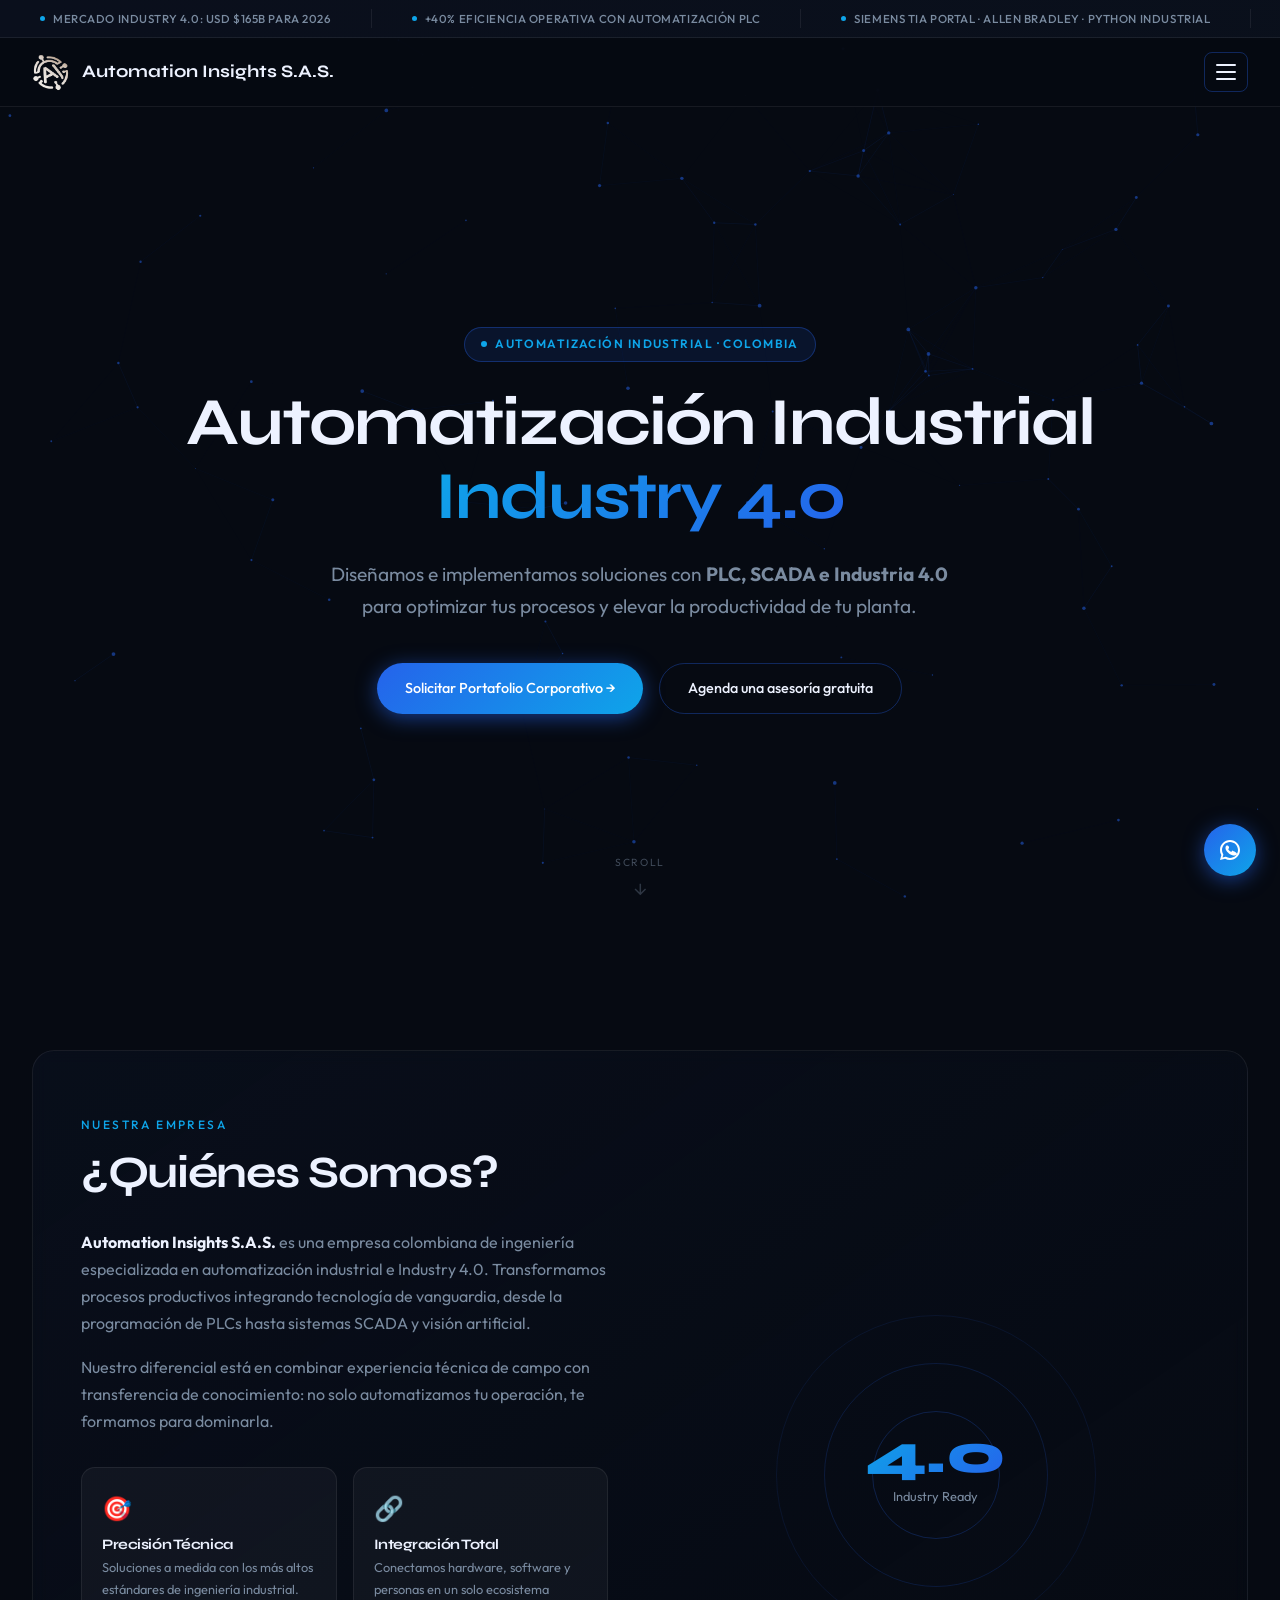
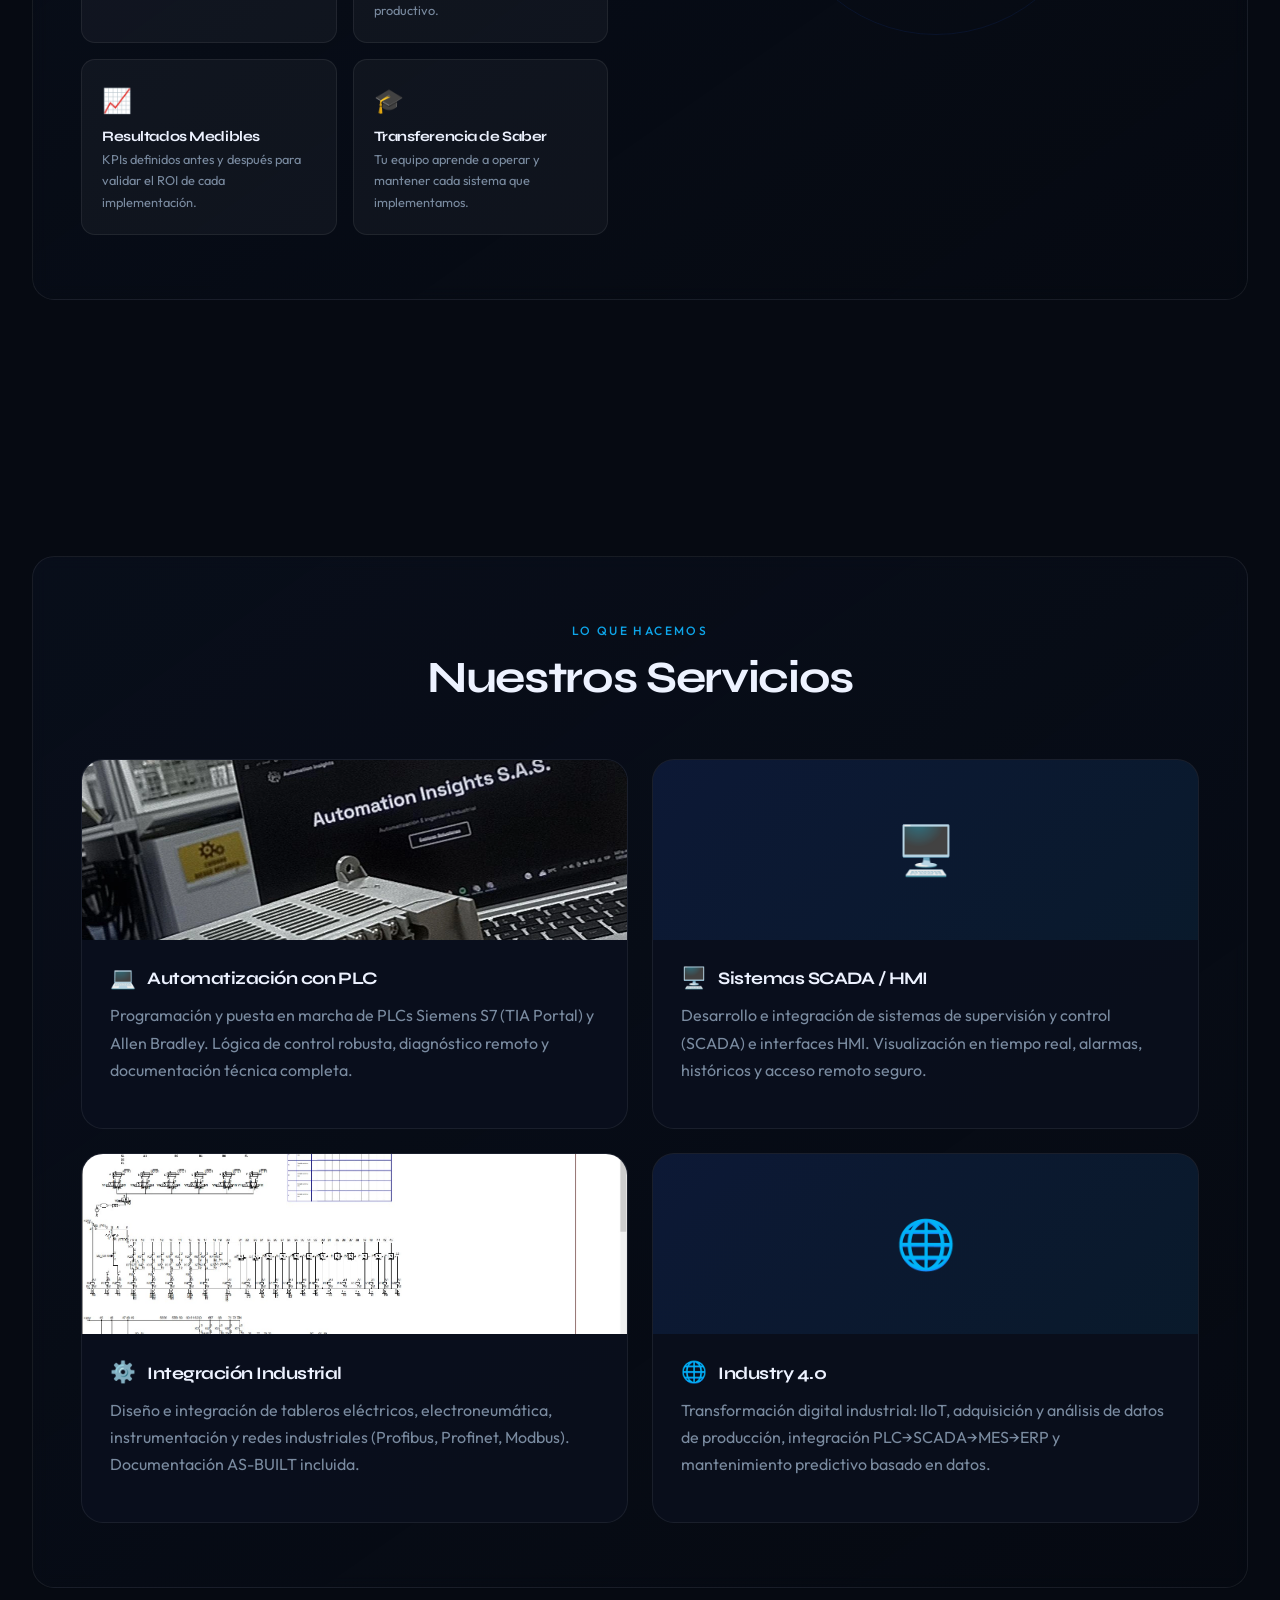
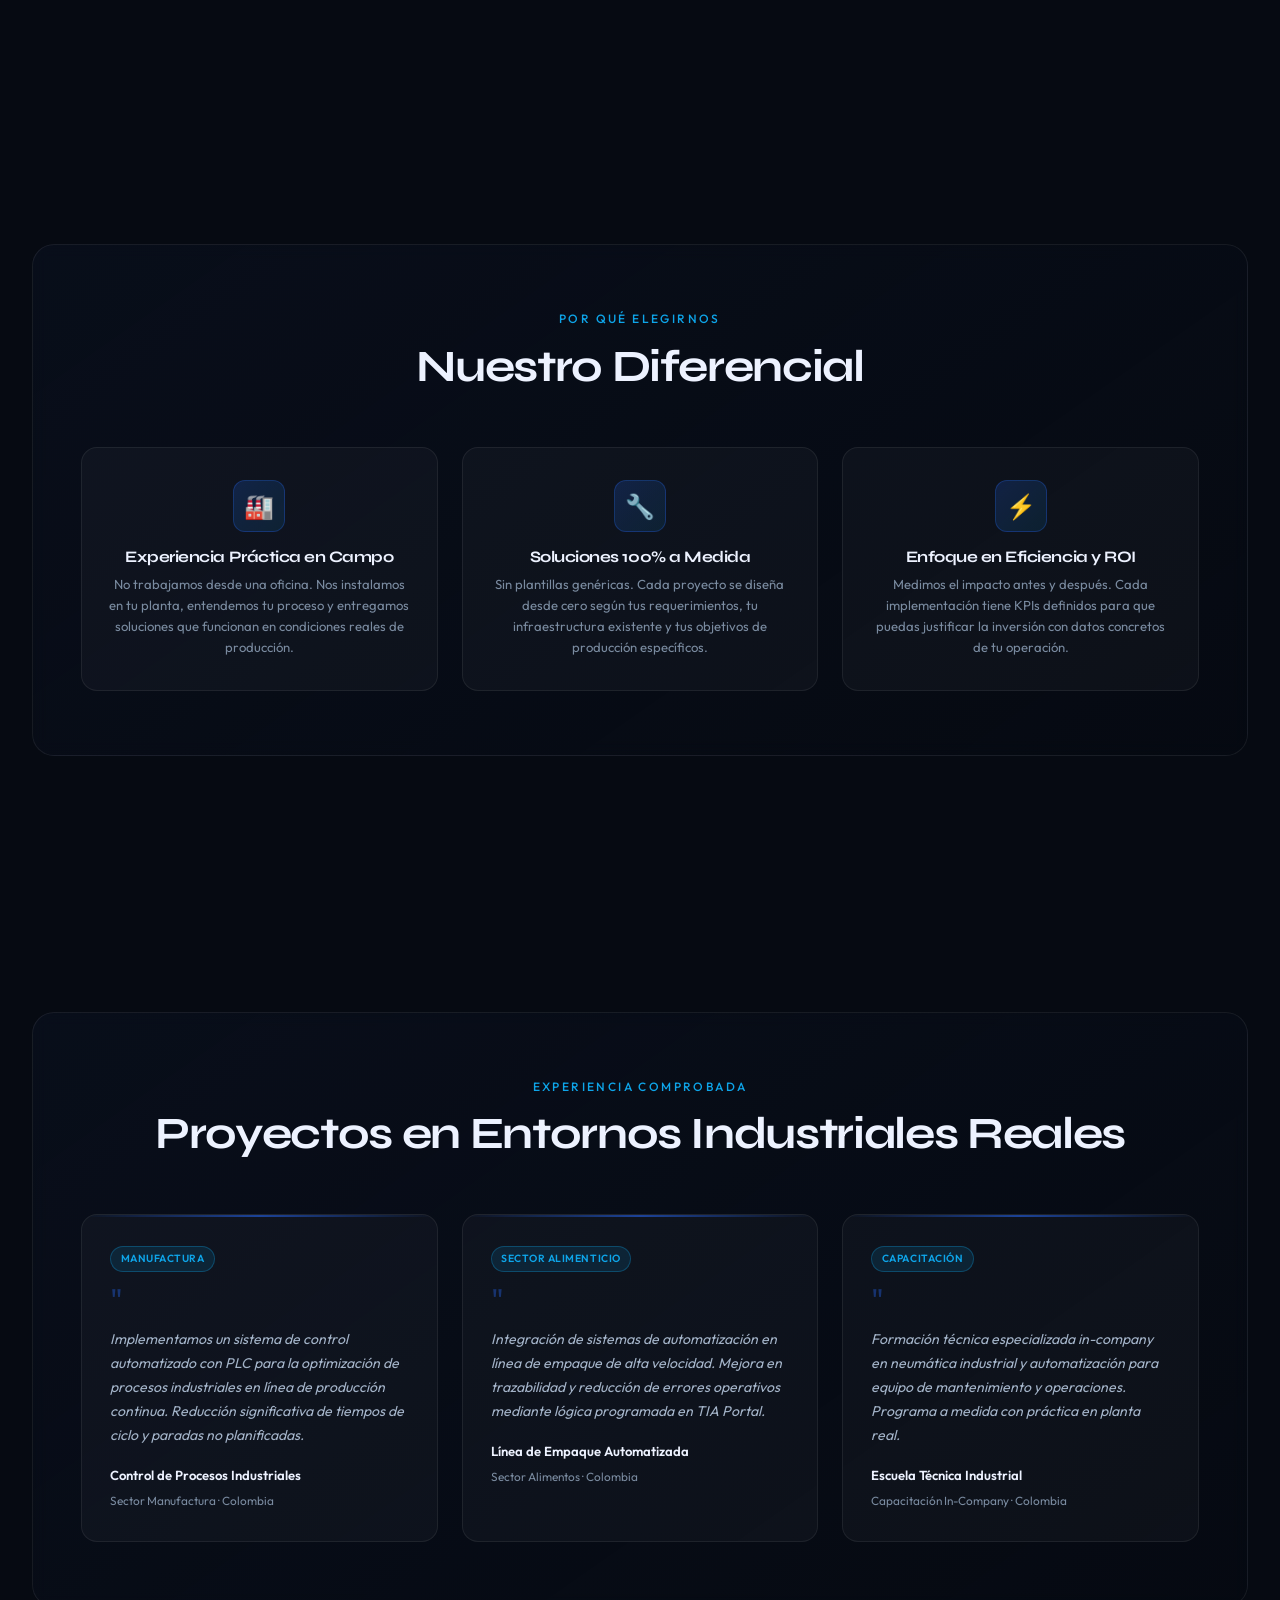
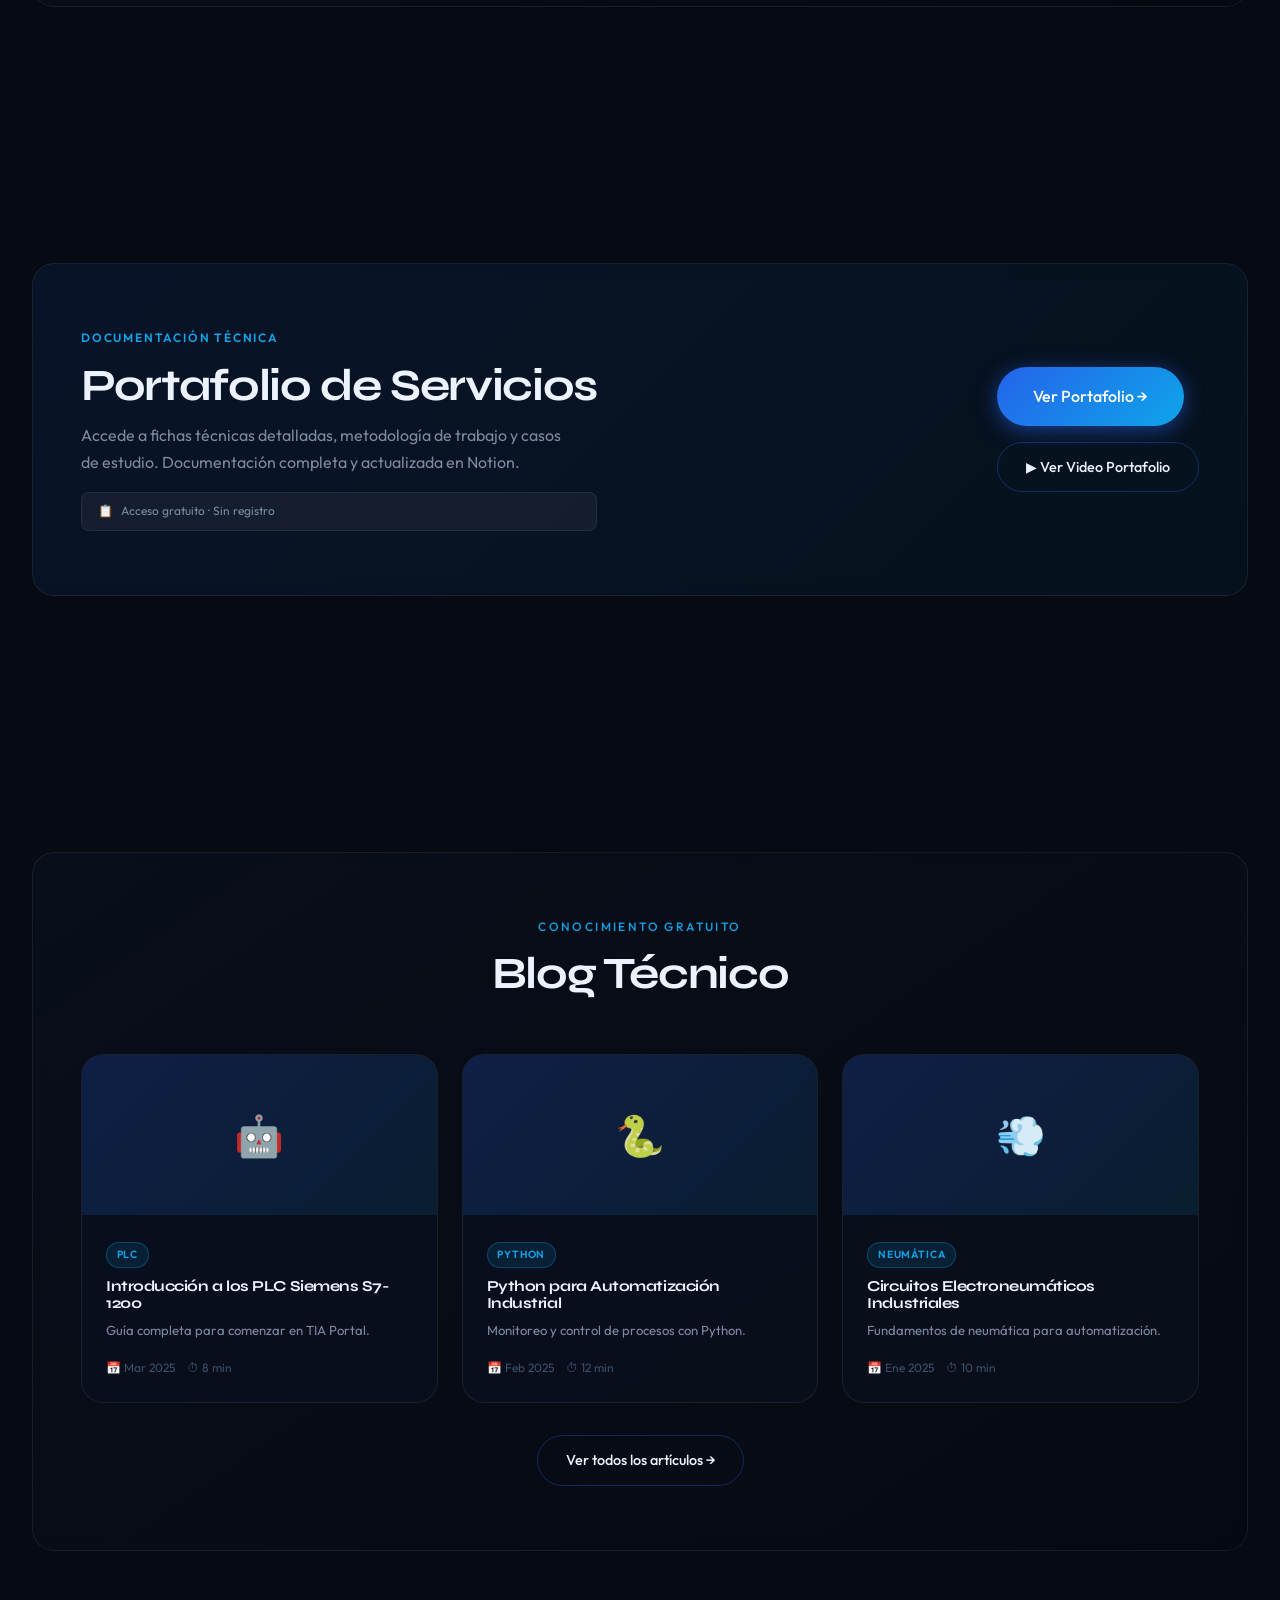
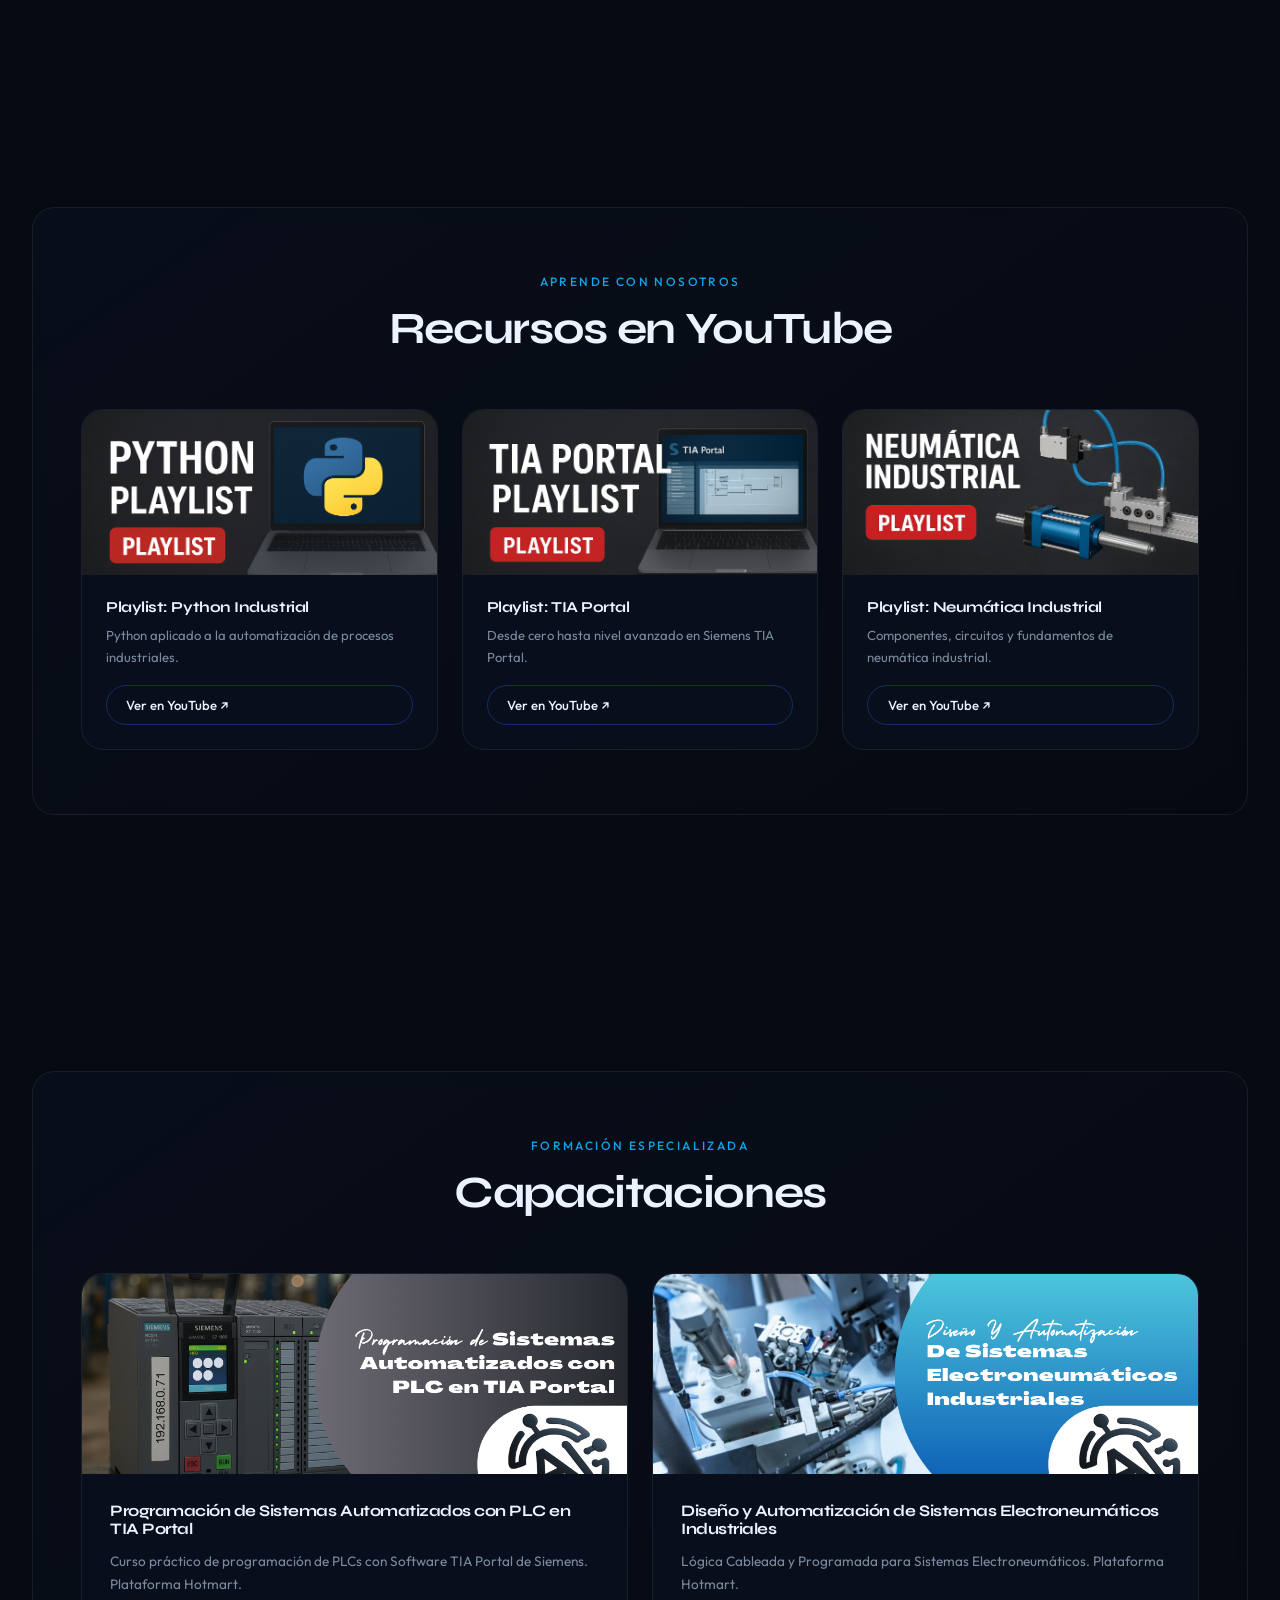
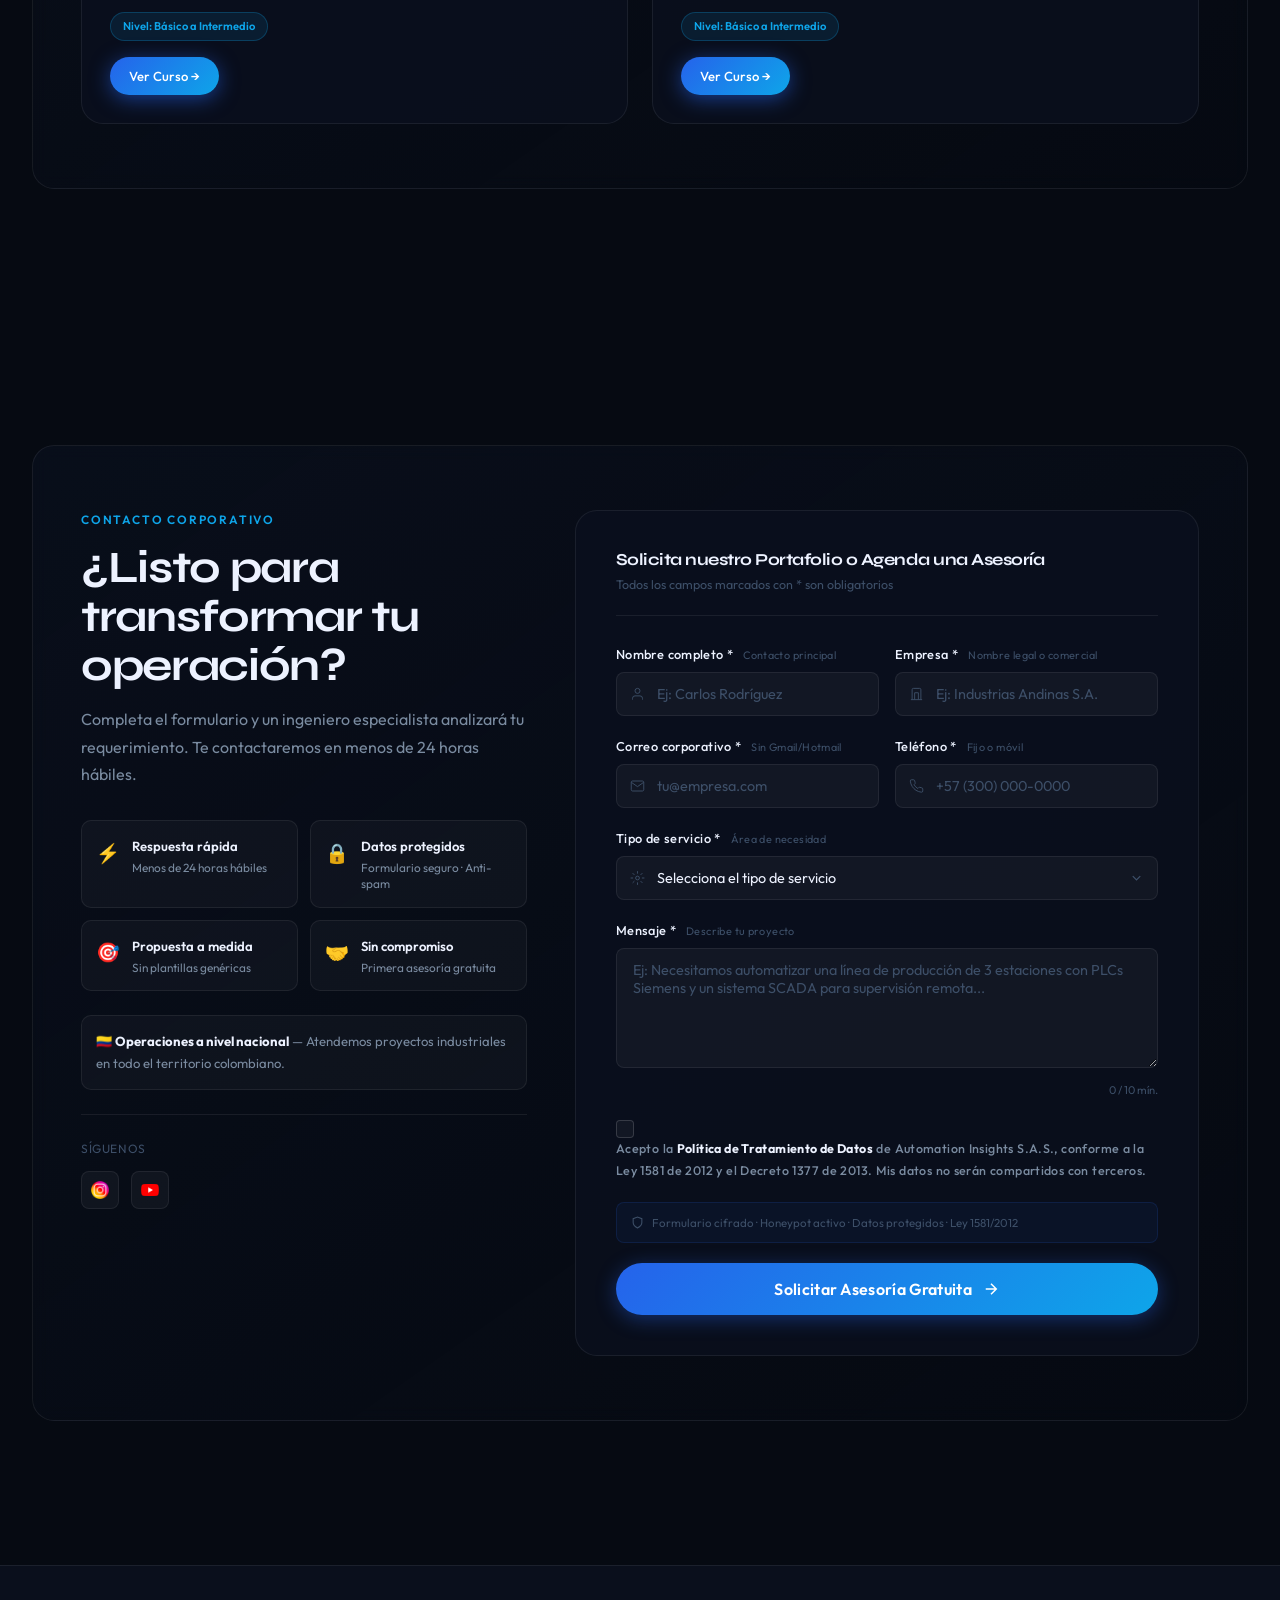
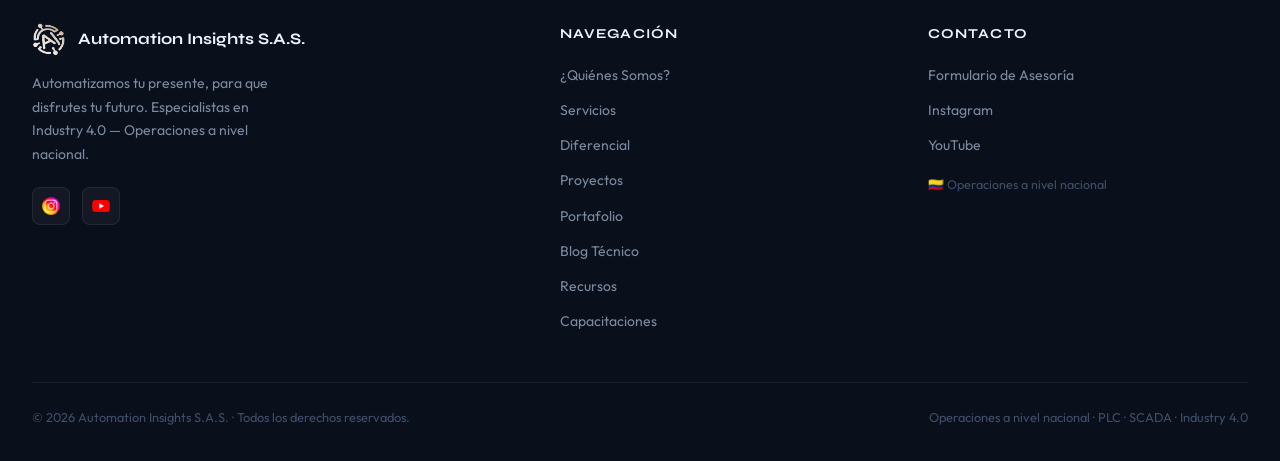
==== commit b3cb43fa: "Add files via upload" ====
--- a/index.html
+++ b/index.html
@@ -1,482 +1,710 @@
 <!DOCTYPE html>
 <html lang="es">
 <head>
+  <!--
+  ╔══════════════════════════════════════════════════════════╗
+  ║  AUTOMATION INSIGHTS S.A.S. — Landing Page v3.0         ║
+  ║  PLC · SCADA · Industry 4.0 · Cali, Colombia            ║
+  ╚══════════════════════════════════════════════════════════╝
+
+  ── CABECERAS DE SEGURIDAD HTTP (configurar en servidor) ──
+  Aplicar via .htaccess, netlify.toml o _headers:
+
+  Content-Security-Policy:
+    default-src 'self';
+    script-src 'self' https://www.google.com https://www.gstatic.com https://fonts.googleapis.com;
+    style-src 'self' 'unsafe-inline' https://fonts.googleapis.com;
+    font-src 'self' https://fonts.gstatic.com;
+    img-src 'self' data:;
+    connect-src 'self' https://formspree.io;
+    frame-src 'none';
+    object-src 'none';
+  X-Frame-Options: DENY
+  X-Content-Type-Options: nosniff
+  X-XSS-Protection: 1; mode=block
+  Referrer-Policy: strict-origin-when-cross-origin
+  Permissions-Policy: geolocation=(), microphone=(), camera=()
+  Strict-Transport-Security: max-age=31536000; includeSubDomains; preload
+
+  ── RATE LIMITING (implementar en backend o Cloudflare) ──
+  Máx. 3 envíos/IP/hora · Bloquear IPs con 5+ honeypot activados
+  Registrar: { ip, timestamp, userAgent, honeypotTriggered }
+  -->
+
   <meta charset="UTF-8">
   <meta name="viewport" content="width=device-width, initial-scale=1.0">
-  <title>Automation Insights S.A.S. | Ingeniería del Futuro · Industry 4.0</title>
-  <meta name="description" content="Diseñamos y ejecutamos proyectos de automatización industrial, sistemas mecatrónicos y PLC en Colombia. Expertos en Industry 4.0.">
-  <meta property="og:title" content="Automation Insights S.A.S.">
-  <meta property="og:description" content="Automatización que Inspira. Conocimiento que Eleva. Industry 4.0 en Colombia.">
+  <meta http-equiv="X-UA-Compatible" content="IE=edge">
+
+  <title>Automation Insights S.A.S. | Automatización Industrial · PLC · SCADA · Industry 4.0</title>
+  <meta name="description" content="Empresa colombiana especializada en automatización industrial, PLC, SCADA/HMI e Industry 4.0. Soluciones técnicas a medida. Cali, Colombia.">
+  <meta name="robots" content="index, follow">
+  <meta name="author" content="Automation Insights S.A.S.">
+  <meta property="og:type" content="website">
+  <meta property="og:title" content="Automation Insights S.A.S. | Automatización Industrial">
+  <meta property="og:description" content="Diseñamos e implementamos soluciones con PLC, SCADA e Industria 4.0.">
   <meta property="og:image" content="Logo_Blanco.png">
+  <meta property="og:locale" content="es_CO">
 
   <link rel="preconnect" href="https://fonts.googleapis.com">
   <link rel="preconnect" href="https://fonts.gstatic.com" crossorigin>
   <link href="https://fonts.googleapis.com/css2?family=Syne:wght@700;800&family=Outfit:wght@300;400;500;600&display=swap" rel="stylesheet">
   <link rel="stylesheet" href="styles.css">
+
+  <!-- reCAPTCHA v3 — Descomentar con tu Site Key cuando esté listo -->
+  <!-- <script src="https://www.google.com/recaptcha/api.js?render=TU_SITE_KEY" async defer></script> -->
+
+  <style>
+    /* CRITICAL CSS — Evita FOUC y garantiza renderizado correcto */
+    html,body{overflow-x:hidden!important}
+    #bg-canvas{position:fixed!important;top:0;left:0;width:100%!important;height:100%!important;z-index:0!important;pointer-events:none!important}
+    .nav-drawer{position:fixed!important;top:0!important;right:-100%!important;width:min(340px,90vw)!important;height:100vh!important;z-index:1001!important;transition:right .35s cubic-bezier(.4,0,.2,1)!important;overflow-y:auto}
+    .nav-drawer.open{right:0!important}
+    .nav-overlay{position:fixed!important;inset:0!important;z-index:999!important;opacity:0!important;pointer-events:none!important;transition:opacity .3s ease!important;background:rgba(0,0,0,.6);backdrop-filter:blur(4px)}
+    .nav-overlay.open{opacity:1!important;pointer-events:all!important}
+    .hero-section{position:relative!important;overflow:hidden!important}
+    .about-values{display:grid!important;grid-template-columns:1fr 1fr!important;gap:1rem!important;margin-top:2rem!important}
+    .value-card{background:rgba(255,255,255,.04)!important;border:1px solid rgba(255,255,255,.07)!important;border-radius:14px!important;padding:1.25rem!important}
+    .nav-socials img{width:20px!important;height:20px!important;object-fit:contain!important;display:block!important}
+    .field-error{display:none;font-size:.72rem;color:#f87171;margin-top:.3rem;line-height:1.4}
+
+    /* Garantías B2B */
+    .b2b-guarantee{display:grid;grid-template-columns:1fr 1fr;gap:.75rem;margin-top:1.5rem}
+    .b2b-item{display:flex;align-items:flex-start;gap:.75rem;padding:.875rem;background:rgba(255,255,255,.03);border:1px solid rgba(255,255,255,.07);border-radius:10px;transition:border-color .2s}
+    .b2b-item:hover{border-color:rgba(37,99,235,.3)}
+    .b2b-icon{font-size:1.2rem;flex-shrink:0;margin-top:.1rem}
+    .b2b-item strong{display:block;font-size:.82rem;color:#EDF2FF;font-weight:600;margin-bottom:.15rem}
+    .b2b-item p{font-size:.74rem;color:#7A8BA0;margin:0;line-height:1.4}
+
+    /* Sección Diferencial */
+    .diferencial-grid{display:grid;grid-template-columns:repeat(3,1fr);gap:1.5rem}
+    .dif-card{background:rgba(255,255,255,.03);border:1px solid rgba(255,255,255,.07);border-radius:16px;padding:2rem 1.5rem;text-align:center;transition:border-color .3s,transform .3s}
+    .dif-card:hover{border-color:rgba(37,99,235,.4);transform:translateY(-4px)}
+    .dif-icon{width:52px;height:52px;margin:0 auto 1rem;background:linear-gradient(135deg,rgba(37,99,235,.2),rgba(14,165,233,.1));border:1px solid rgba(37,99,235,.3);border-radius:12px;display:flex;align-items:center;justify-content:center;font-size:1.5rem}
+    .dif-card h3{font-size:1rem;margin-bottom:.5rem}
+    .dif-card p{font-size:.82rem;color:#7A8BA0;margin:0;line-height:1.6}
+
+    /* Prueba social */
+    .proof-grid{display:grid;grid-template-columns:repeat(3,1fr);gap:1.5rem}
+    .proof-card{background:rgba(255,255,255,.03);border:1px solid rgba(255,255,255,.07);border-radius:16px;padding:1.75rem;position:relative;overflow:hidden;transition:border-color .3s}
+    .proof-card:hover{border-color:rgba(37,99,235,.35)}
+    .proof-card::before{content:'';position:absolute;top:0;left:0;right:0;height:2px;background:linear-gradient(90deg,transparent,rgba(37,99,235,.6),transparent)}
+    .proof-quote{font-size:2rem;color:rgba(37,99,235,.4);line-height:1;margin-bottom:.75rem}
+    .proof-text{font-size:.88rem;color:#A3B3C8;line-height:1.7;margin-bottom:1rem;font-style:italic}
+    .proof-author strong{display:block;font-size:.82rem;color:#EDF2FF;font-weight:600}
+    .proof-author span{font-size:.74rem;color:#7A8BA0}
+    .proof-tag{display:inline-block;padding:.2rem .6rem;background:rgba(14,165,233,.12);border:1px solid rgba(14,165,233,.3);border-radius:50px;font-size:.65rem;color:#0EA5E9;font-weight:600;letter-spacing:.05em;text-transform:uppercase;margin-bottom:.75rem}
+
+    /* Inputs con ícono */
+    .input-wrap{position:relative}
+    .input-icon{position:absolute;left:.9rem;top:50%;transform:translateY(-50%);width:15px;height:15px;color:#3D4F68;pointer-events:none}
+    .input-wrap input,.input-wrap select{padding-left:2.5rem!important}
+    .select-wrap{position:relative}
+    .select-wrap select{-webkit-appearance:none;appearance:none;padding-right:2.5rem!important;cursor:pointer}
+    .select-arrow{position:absolute;right:.9rem;top:50%;transform:translateY(-50%);width:15px;height:15px;color:#3D4F68;pointer-events:none}
+    .label-hint{display:inline-block;font-size:.68rem;font-weight:400;color:#3D4F68;margin-left:.4rem}
+
+    /* Checkbox personalizado */
+    .checkbox-label{display:flex;align-items:flex-start;gap:.6rem;cursor:pointer}
+    .checkbox-label input[type=checkbox]{position:absolute;opacity:0;width:0;height:0}
+    .checkmark{width:18px;height:18px;min-width:18px;border:1px solid rgba(255,255,255,.15);border-radius:4px;background:rgba(255,255,255,.04);display:flex;align-items:center;justify-content:center;margin-top:.1rem;transition:background .2s,border-color .2s}
+    .checkbox-label input:checked+.checkmark{background:linear-gradient(135deg,#2563EB,#0EA5E9);border-color:transparent}
+    .checkbox-label input:checked+.checkmark::after{content:'✓';font-size:.75rem;color:#fff;font-weight:700}
+
+    /* Badge seguridad */
+    .security-badge{display:flex;align-items:center;gap:.5rem;padding:.6rem .9rem;background:rgba(37,99,235,.06);border:1px solid rgba(37,99,235,.15);border-radius:8px;font-size:.72rem;color:#3D4F68;margin-bottom:1.25rem;flex-wrap:wrap}
+
+    /* Botón submit */
+    .btn-submit{width:100%;display:flex;align-items:center;justify-content:center;gap:.6rem;padding:1rem 2rem;background:linear-gradient(135deg,#2563EB,#0EA5E9);color:#fff;border:none;border-radius:50px;font-family:'Outfit',sans-serif;font-size:1rem;font-weight:600;cursor:pointer;letter-spacing:.02em;transition:transform .3s ease,box-shadow .3s ease,opacity .2s;box-shadow:0 4px 20px rgba(37,99,235,.4)}
+    .btn-submit:hover:not(:disabled){transform:translateY(-2px);box-shadow:0 8px 30px rgba(37,99,235,.55)}
+    .btn-submit:disabled{cursor:not-allowed;opacity:.75}
+    @keyframes spin-btn{to{transform:rotate(360deg)}}
+
+    /* Responsive mobile-first */
+    @media(max-width:768px){
+      .diferencial-grid{grid-template-columns:1fr}
+      .proof-grid{grid-template-columns:1fr}
+      .b2b-guarantee{grid-template-columns:1fr}
+    }
+    @media(max-width:640px){
+      .btn-submit{font-size:.95rem;padding:.9rem 1.5rem}
+    }
+  </style>
 </head>
 <body>
 
-<!-- ██ TICKER BAR ██ -->
-<div class="ticker-bar" id="ticker-bar">
+<!-- ── TICKER BAR ── -->
+<div class="ticker-bar" id="ticker-bar" role="marquee" aria-label="Noticias industriales">
   <div class="ticker-wrap">
-    <div class="ticker-content" id="ticker-content">
+    <div class="ticker-content">
       <span class="ticker-item"><span class="dot"></span>Mercado Industry 4.0: USD $165B para 2026</span>
-      <span class="ticker-item"><span class="dot"></span>+40% eficiencia con automatización PLC</span>
-      <span class="ticker-item"><span class="dot"></span>Siemens TIA Portal · Programación en Python · Neumática Industrial</span>
-      <span class="ticker-item"><span class="dot"></span>Proyectos en Sector Alimenticio · Manufactura · Químico</span>
-      <span class="ticker-item"><span class="dot"></span>Reducción de tiempos de parada hasta un 60%</span>
-      <span class="ticker-item"><span class="dot"></span>Capacitaciones in-company disponibles</span>
-      <span class="ticker-item"><span class="dot"></span>Colombia · Transformación Digital Industrial</span>
+      <span class="ticker-item"><span class="dot"></span>+40% eficiencia operativa con automatización PLC</span>
+      <span class="ticker-item"><span class="dot"></span>Siemens TIA Portal · Allen Bradley · Python Industrial</span>
+      <span class="ticker-item"><span class="dot"></span>Proyectos en Manufactura · Alimentos · Químico · Petroquímica</span>
+      <span class="ticker-item"><span class="dot"></span>Reducción de tiempos de parada no planificada hasta 60%</span>
+      <span class="ticker-item"><span class="dot"></span>Capacitaciones técnicas in-company disponibles</span>
+      <span class="ticker-item"><span class="dot"></span>PLC · SCADA · HMI · IIoT · Industry 4.0 · Cali, Colombia</span>
     </div>
     <div class="ticker-content" aria-hidden="true">
       <span class="ticker-item"><span class="dot"></span>Mercado Industry 4.0: USD $165B para 2026</span>
-      <span class="ticker-item"><span class="dot"></span>+40% eficiencia con automatización PLC</span>
-      <span class="ticker-item"><span class="dot"></span>Siemens TIA Portal · Programación en Python · Neumática Industrial</span>
-      <span class="ticker-item"><span class="dot"></span>Proyectos en Sector Alimenticio · Manufactura · Químico</span>
-      <span class="ticker-item"><span class="dot"></span>Reducción de tiempos de parada hasta un 60%</span>
-      <span class="ticker-item"><span class="dot"></span>Capacitaciones in-company disponibles</span>
-      <span class="ticker-item"><span class="dot"></span>Colombia · Transformación Digital Industrial</span>
+      <span class="ticker-item"><span class="dot"></span>+40% eficiencia operativa con automatización PLC</span>
+      <span class="ticker-item"><span class="dot"></span>Siemens TIA Portal · Allen Bradley · Python Industrial</span>
+      <span class="ticker-item"><span class="dot"></span>Proyectos en Manufactura · Alimentos · Químico · Petroquímica</span>
+      <span class="ticker-item"><span class="dot"></span>Reducción de tiempos de parada no planificada hasta 60%</span>
+      <span class="ticker-item"><span class="dot"></span>Capacitaciones técnicas in-company disponibles</span>
+      <span class="ticker-item"><span class="dot"></span>PLC · SCADA · HMI · IIoT · Industry 4.0 · Cali, Colombia</span>
     </div>
   </div>
 </div>
 
-<!-- ██ HEADER ██ -->
-<header class="main-header with-ticker" id="main-header">
+<!-- ── HEADER ── -->
+<header class="main-header with-ticker" id="main-header" role="banner">
   <div class="header-inner">
-    <a href="#hero" class="logo-link">
-      <img src="Logo_Blanco.png" alt="Automation Insights" class="logo-img">
+    <a href="#hero" class="logo-link" aria-label="Automation Insights S.A.S. — Inicio">
+      <img src="Logo_Blanco.png" alt="Automation Insights S.A.S." class="logo-img" width="38" height="38">
       <span>Automation Insights S.A.S.</span>
     </a>
-    <button class="hamburger" id="hamburger-btn" aria-label="Abrir menú" aria-expanded="false">
+    <button class="hamburger" id="hamburger-btn" aria-label="Abrir menú" aria-expanded="false" aria-controls="nav-drawer">
       <span></span><span></span><span></span>
     </button>
   </div>
 </header>
 
-<!-- Nav Overlay -->
-<div class="nav-overlay" id="nav-overlay"></div>
-
-<!-- Nav Drawer -->
-<nav class="nav-drawer" id="nav-drawer" aria-hidden="true">
+<div class="nav-overlay" id="nav-overlay" aria-hidden="true"></div>
+
+<!-- ── NAV DRAWER ── -->
+<nav class="nav-drawer" id="nav-drawer" aria-hidden="true" aria-label="Menú principal">
   <div class="nav-drawer-header">
-    <a href="#hero" class="logo-link" style="font-size:0.95rem;">
-      <img src="Logo_Blanco.png" alt="Logo" class="logo-img" style="height:30px;">
+    <a href="#hero" class="logo-link" style="font-size:.95rem">
+      <img src="Logo_Blanco.png" alt="Logo" class="logo-img" style="height:30px" width="30" height="30">
       <span>Automation Insights</span>
     </a>
     <button class="nav-close" id="nav-close-btn" aria-label="Cerrar menú">✕</button>
   </div>
-  <ul class="nav-links">
-    <li><a href="#quienes-somos"><span class="nav-icon">🏢</span>¿Quiénes Somos?</a></li>
-    <li><a href="#servicios"><span class="nav-icon">⚙️</span>Servicios</a></li>
-    <li><a href="#proyectos"><span class="nav-icon">🚀</span>Proyectos</a></li>
-    <li><a href="#portafolio"><span class="nav-icon">📋</span>Portafolio</a></li>
-    <li><a href="blog.html"><span class="nav-icon">📝</span>Blog Técnico</a></li>
-    <li><a href="#recursos"><span class="nav-icon">▶️</span>Recursos</a></li>
-    <li><a href="#capacitaciones"><span class="nav-icon">🎓</span>Capacitaciones</a></li>
-    <li><a href="#contacto"><span class="nav-icon">✉️</span>Contacto</a></li>
+  <ul class="nav-links" role="list">
+    <li><a href="#quienes-somos"><span class="nav-icon" aria-hidden="true">🏢</span>¿Quiénes Somos?</a></li>
+    <li><a href="#servicios"><span class="nav-icon" aria-hidden="true">⚙️</span>Servicios</a></li>
+    <li><a href="#diferencial"><span class="nav-icon" aria-hidden="true">🎯</span>Diferencial</a></li>
+    <li><a href="#proyectos"><span class="nav-icon" aria-hidden="true">🚀</span>Proyectos</a></li>
+    <li><a href="#portafolio"><span class="nav-icon" aria-hidden="true">📋</span>Portafolio</a></li>
+    <li><a href="blog.html"><span class="nav-icon" aria-hidden="true">📝</span>Blog Técnico</a></li>
+    <li><a href="#recursos"><span class="nav-icon" aria-hidden="true">▶️</span>Recursos</a></li>
+    <li><a href="#capacitaciones"><span class="nav-icon" aria-hidden="true">🎓</span>Capacitaciones</a></li>
+    <li><a href="#contacto" style="color:var(--accent-cyan)"><span class="nav-icon" aria-hidden="true">✉️</span>Asesoría Gratuita</a></li>
   </ul>
+  <div style="padding:1rem;font-size:.75rem;color:var(--text-muted);border-top:1px solid var(--border);margin-top:auto">
+    🇨🇴 Operaciones a nivel nacional
+  </div>
   <div class="nav-socials">
-    <a href="https://www.instagram.com/automationinsights.sas/" target="_blank" title="Instagram">
-      <img src="instagram-logo.png" alt="Instagram">
+    <a href="https://www.instagram.com/automationinsights.sas/" target="_blank" rel="noopener noreferrer" title="Instagram"
+      style="display:flex;align-items:center;justify-content:center;width:40px;height:40px;border-radius:8px;border:1px solid rgba(255,255,255,.07);background:rgba(255,255,255,.04)">
+      <img src="instagram-logo.png" alt="Instagram" width="20" height="20" style="width:20px;height:20px;object-fit:contain">
     </a>
-    <a href="https://www.youtube.com/@aut_ins_col" target="_blank" title="YouTube">
-      <img src="youtube_logo.png" alt="YouTube">
+    <a href="https://www.youtube.com/@aut_ins_col" target="_blank" rel="noopener noreferrer" title="YouTube"
+      style="display:flex;align-items:center;justify-content:center;width:40px;height:40px;border-radius:8px;border:1px solid rgba(255,255,255,.07);background:rgba(255,255,255,.04)">
+      <img src="youtube_logo.png" alt="YouTube" width="20" height="20" style="width:20px;height:20px;object-fit:contain">
     </a>
-    <a href="#contacto" title="Contacto" style="font-size:1.1rem; color: var(--text-secondary);">✉</a>
   </div>
 </nav>
 
-<main>
-
-<!-- ██ HERO ██ -->
-<section id="hero" class="hero-section">
-  <canvas id="bg-canvas"></canvas>
-  <div class="hero-content" style="position:relative;z-index:2;">
-    <div class="hero-badge fade-in d1">
-      <span class="dot"></span> Industry 4.0 · Colombia
-    </div>
-    <h1 class="fade-in d2">
-      Automatización que <span class="highlight">Inspira</span><br>
-      Conocimiento que <span class="highlight">Eleva</span>
+<canvas id="bg-canvas" style="position:fixed;top:0;left:0;width:100%;height:100%;z-index:0;pointer-events:none" aria-hidden="true"></canvas>
+
+<main id="main-content">
+
+<!-- ══ 1. HERO ══════════════════════════════════════════════ -->
+<section id="hero" class="hero-section" aria-labelledby="hero-title">
+  <div class="hero-content" style="position:relative;z-index:2">
+    <div class="hero-badge fade-in d1" role="text">
+      <span class="dot" aria-hidden="true"></span>
+      Automatización Industrial · Colombia
+    </div>
+    <h1 id="hero-title" class="fade-in d2">
+      Automatización Industrial<br>
+      <span class="highlight">Industry 4.0</span>
     </h1>
     <p class="fade-in d2">
-      Diseñamos y ejecutamos proyectos de ingeniería, automatización industrial y sistemas mecatrónicos que redefinen la eficiencia y la productividad.
+      Diseñamos e implementamos soluciones con <strong>PLC, SCADA e Industria 4.0</strong><br>
+      para optimizar tus procesos y elevar la productividad de tu planta.
     </p>
     <div class="hero-cta fade-in d3">
-      <a href="#contacto" class="btn btn-primary">Inicia tu Proyecto →</a>
-      <a href="https://www.youtube.com/@aut_ins_col" target="_blank" class="btn btn-outline">▶ Ver Portafolio en Video</a>
-    </div>
-  </div>
-  <div class="scroll-indicator">
+      <!-- CTA principal: scroll suave al formulario de contacto -->
+      <a href="#contacto" class="btn btn-primary">Solicitar Portafolio Corporativo →</a>
+      <a href="#contacto" class="btn btn-outline">Agenda una asesoría gratuita</a>
+    </div>
+  </div>
+  <div class="scroll-indicator" aria-hidden="true">
     <span>Scroll</span>
     <svg viewBox="0 0 24 24" fill="none" stroke="currentColor" stroke-width="2"><path d="M12 5v14M5 12l7 7 7-7"/></svg>
   </div>
 </section>
 
-<!-- ██ STATS STRIP ██ -->
-<div class="stats-strip reveal">
-  <div class="stat-item">
-    <div class="stat-number" data-target="50">0</div>
-    <div class="stat-label">Proyectos Completados</div>
-  </div>
-  <div class="stat-item">
-    <div class="stat-number" data-target="8">0</div>
-    <div class="stat-label">Años de Experiencia</div>
-  </div>
-  <div class="stat-item">
-    <div class="stat-number" data-target="30">0</div>
-    <div class="stat-label">Empresas Atendidas</div>
-  </div>
-  <div class="stat-item">
-    <div class="stat-number" data-target="95">0</div>
-    <div class="stat-label">% Satisfacción Cliente</div>
-  </div>
-</div>
-
-<!-- ██ QUIÉNES SOMOS ██ -->
-<section id="quienes-somos" class="section">
+<!-- ══ 2. QUIÉNES SOMOS ══════════════════════════════════════ -->
+<section id="quienes-somos" class="section" aria-labelledby="about-title">
   <div class="section-inner reveal">
     <div class="about-grid">
       <div>
-        <div class="section-title" style="text-align:left; margin-bottom:2rem;">
+        <div class="section-title" style="text-align:left;margin-bottom:2rem">
           <span>Nuestra Empresa</span>
-          <h2>¿Quiénes Somos?</h2>
-        </div>
-        <p>Somos <strong style="color:var(--text-primary)">Automation Insights S.A.S.</strong>, una empresa colombiana de ingeniería especializada en automatización industrial e Industry 4.0. Transformamos procesos productivos integrando tecnología de vanguardia, desde la programación de PLCs hasta sistemas de visión artificial.</p>
-        <p>Nuestro diferencial está en combinar la experiencia técnica de campo con la transferencia de conocimiento: no solo automatizamos tu operación, te capacitamos para dominarla.</p>
+          <h2 id="about-title">¿Quiénes Somos?</h2>
+        </div>
+        <p><strong style="color:var(--text-primary)">Automation Insights S.A.S.</strong> es una empresa colombiana de ingeniería especializada en automatización industrial e Industry 4.0. Transformamos procesos productivos integrando tecnología de vanguardia, desde la programación de PLCs hasta sistemas SCADA y visión artificial.</p>
+        <p>Nuestro diferencial está en combinar experiencia técnica de campo con transferencia de conocimiento: no solo automatizamos tu operación, te formamos para dominarla.</p>
         <div class="about-values">
           <div class="value-card">
-            <div class="v-icon">🎯</div>
+            <div class="v-icon" aria-hidden="true">🎯</div>
             <h4>Precisión Técnica</h4>
-            <p>Soluciones a medida con los más altos estándares de ingeniería.</p>
+            <p>Soluciones a medida con los más altos estándares de ingeniería industrial.</p>
           </div>
           <div class="value-card">
-            <div class="v-icon">🔗</div>
+            <div class="v-icon" aria-hidden="true">🔗</div>
             <h4>Integración Total</h4>
-            <p>Conectamos hardware, software y personas en un solo ecosistema.</p>
+            <p>Conectamos hardware, software y personas en un solo ecosistema productivo.</p>
           </div>
           <div class="value-card">
-            <div class="v-icon">📈</div>
+            <div class="v-icon" aria-hidden="true">📈</div>
             <h4>Resultados Medibles</h4>
-            <p>KPIs claros antes y después de cada implementación.</p>
+            <p>KPIs definidos antes y después para validar el ROI de cada implementación.</p>
           </div>
           <div class="value-card">
-            <div class="v-icon">🎓</div>
+            <div class="v-icon" aria-hidden="true">🎓</div>
             <h4>Transferencia de Saber</h4>
-            <p>Tu equipo aprende a operar y mantener cada sistema.</p>
-          </div>
-        </div>
-      </div>
-      <div class="about-visual">
+            <p>Tu equipo aprende a operar y mantener cada sistema que implementamos.</p>
+          </div>
+        </div>
+      </div>
+      <div class="about-visual" aria-hidden="true">
         <div class="about-hexagon">
-          <div class="hex-ring"></div>
-          <div class="hex-ring"></div>
-          <div class="hex-ring"></div>
-          <div class="hex-center">
-            <div class="big-num">4.0</div>
-            <p>Industry Ready</p>
-          </div>
+          <div class="hex-ring"></div><div class="hex-ring"></div><div class="hex-ring"></div>
+          <div class="hex-center"><div class="big-num">4.0</div><p>Industry Ready</p></div>
         </div>
       </div>
     </div>
   </div>
 </section>
 
-<!-- ██ SERVICIOS ██ -->
-<section id="servicios" class="section">
+<!-- ══ 3. SERVICIOS ══════════════════════════════════════════ -->
+<section id="servicios" class="section" aria-labelledby="services-title">
   <div class="section-inner">
     <div class="section-title reveal">
       <span>Lo que hacemos</span>
-      <h2>Nuestros Servicios</h2>
+      <h2 id="services-title">Nuestros Servicios</h2>
     </div>
     <div class="service-grid">
       <div class="service-card reveal reveal-delay-1">
-        <img src="Circuito_Elect1.jpg" alt="Diseño y Simulación" class="service-img"
+        <img src="PLC_1.png" alt="Programación PLC Siemens TIA Portal Allen Bradley" class="service-img" loading="lazy"
           onerror="this.style.display='none';this.nextElementSibling.style.display='flex'">
-        <div class="service-img-placeholder" style="display:none">⚙️</div>
+        <div class="service-img-placeholder" style="display:none" aria-hidden="true">💻</div>
         <div class="service-body">
-          <h3><span class="service-icon">⚙️</span>Diseño y Simulación</h3>
-          <p>Conceptualizamos y validamos soluciones a medida, utilizando software de vanguardia para garantizar el éxito antes de la implementación física.</p>
+          <h3><span class="service-icon" aria-hidden="true">💻</span>Automatización con PLC</h3>
+          <p>Programación y puesta en marcha de PLCs Siemens S7 (TIA Portal) y Allen Bradley. Lógica de control robusta, diagnóstico remoto y documentación técnica completa.</p>
         </div>
       </div>
       <div class="service-card reveal reveal-delay-2">
-        <img src="PLC_1.png" alt="Programación PLC y HMI" class="service-img"
+        <div class="service-img-placeholder" aria-hidden="true">🖥️</div>
+        <div class="service-body">
+          <h3><span class="service-icon" aria-hidden="true">🖥️</span>Sistemas SCADA / HMI</h3>
+          <p>Desarrollo e integración de sistemas de supervisión y control (SCADA) e interfaces HMI. Visualización en tiempo real, alarmas, históricos y acceso remoto seguro.</p>
+        </div>
+      </div>
+      <div class="service-card reveal reveal-delay-1">
+        <img src="Circuito_Elect1.jpg" alt="Integración industrial tableros eléctricos instrumentación" class="service-img" loading="lazy"
           onerror="this.style.display='none';this.nextElementSibling.style.display='flex'">
-        <div class="service-img-placeholder" style="display:none">💻</div>
+        <div class="service-img-placeholder" style="display:none" aria-hidden="true">⚙️</div>
         <div class="service-body">
-          <h3><span class="service-icon">💻</span>Programación de PLC y HMI</h3>
-          <p>Desarrollamos lógica de control robusta e interfaces hombre-máquina intuitivas para un control total y una operación simplificada.</p>
-        </div>
-      </div>
-      <div class="service-card reveal reveal-delay-1">
-        <div class="service-img-placeholder">🚀</div>
+          <h3><span class="service-icon" aria-hidden="true">⚙️</span>Integración Industrial</h3>
+          <p>Diseño e integración de tableros eléctricos, electroneumática, instrumentación y redes industriales (Profibus, Profinet, Modbus). Documentación AS-BUILT incluida.</p>
+        </div>
+      </div>
+      <div class="service-card reveal reveal-delay-2">
+        <div class="service-img-placeholder" aria-hidden="true">🌐</div>
         <div class="service-body">
-          <h3><span class="service-icon">🚀</span>Puesta en Marcha</h3>
-          <p>Llevamos los diseños del plano a la realidad, realizando la instalación, configuración y arranque de sistemas con los más altos estándares de seguridad y calidad.</p>
-        </div>
-      </div>
-      <div class="service-card reveal reveal-delay-2">
-        <img src="coca_cola.jpeg" alt="Capacitación Especializada" class="service-img"
-          onerror="this.style.display='none';this.nextElementSibling.style.display='flex'">
-        <div class="service-img-placeholder" style="display:none">🎓</div>
-        <div class="service-body">
-          <h3><span class="service-icon">🎓</span>Capacitación Especializada</h3>
-          <p>Empoderamos a tu equipo con el conocimiento técnico necesario para operar y mantener los nuevos sistemas, asegurando una transición fluida y duradera.</p>
+          <h3><span class="service-icon" aria-hidden="true">🌐</span>Industry 4.0</h3>
+          <p>Transformación digital industrial: IIoT, adquisición y análisis de datos de producción, integración PLC→SCADA→MES→ERP y mantenimiento predictivo basado en datos.</p>
         </div>
       </div>
     </div>
   </div>
 </section>
 
-<!-- ██ PROYECTOS ██ -->
-<section id="proyectos" class="section">
+<!-- ══ 4. DIFERENCIAL ════════════════════════════════════════ -->
+<section id="diferencial" class="section" aria-labelledby="dif-title">
   <div class="section-inner">
     <div class="section-title reveal">
-      <span>Casos de éxito</span>
-      <h2>Proyectos Destacados</h2>
-    </div>
-    <div class="project-grid">
-      <div class="project-card reveal reveal-delay-1">
-        <img src="PLC_1.png" alt="Control de Procesos Industriales"
-          onerror="this.style.display='none';this.nextElementSibling.style.display='flex'">
-        <div class="project-img-fallback" style="display:none">🏭</div>
-        <div class="project-body">
-          <span class="project-tag">Manufactura</span>
-          <h3>Control de Procesos Industriales</h3>
-          <p>Implementación de un sistema de control a través de la programación con PLCs para la optimización de procesos industriales, reduciendo tiempos de ciclo en un 35%.</p>
-        </div>
-      </div>
-      <div class="project-card reveal reveal-delay-2">
-        <img src="Proyecto_2.png" alt="Línea de Empaque Robotizada"
-          onerror="this.style.display='none';this.nextElementSibling.style.display='flex'">
-        <div class="project-img-fallback" style="display:none">🤖</div>
-        <div class="project-body">
-          <span class="project-tag">Sector Alimenticio</span>
-          <h3>Línea de Empaque Robotizada</h3>
-          <p>Integración de brazos robóticos y sistemas de visión artificial para una línea de empaque de alta velocidad, incrementando la producción en un 60%.</p>
-        </div>
+      <span>Por qué elegirnos</span>
+      <h2 id="dif-title">Nuestro Diferencial</h2>
+    </div>
+    <div class="diferencial-grid">
+      <div class="dif-card reveal reveal-delay-1">
+        <div class="dif-icon" aria-hidden="true">🏭</div>
+        <h3>Experiencia Práctica en Campo</h3>
+        <p>No trabajamos desde una oficina. Nos instalamos en tu planta, entendemos tu proceso y entregamos soluciones que funcionan en condiciones reales de producción.</p>
+      </div>
+      <div class="dif-card reveal reveal-delay-2">
+        <div class="dif-icon" aria-hidden="true">🔧</div>
+        <h3>Soluciones 100% a Medida</h3>
+        <p>Sin plantillas genéricas. Cada proyecto se diseña desde cero según tus requerimientos, tu infraestructura existente y tus objetivos de producción específicos.</p>
+      </div>
+      <div class="dif-card reveal reveal-delay-3">
+        <div class="dif-icon" aria-hidden="true">⚡</div>
+        <h3>Enfoque en Eficiencia y ROI</h3>
+        <p>Medimos el impacto antes y después. Cada implementación tiene KPIs definidos para que puedas justificar la inversión con datos concretos de tu operación.</p>
       </div>
     </div>
   </div>
 </section>
 
-<!-- ██ PORTAFOLIO NOTION ██ -->
-<section id="portafolio" class="section">
-  <div class="section-inner reveal" style="background: linear-gradient(135deg, rgba(37,99,235,0.1), rgba(14,165,233,0.05));">
+<!-- ══ 5. PRUEBA SOCIAL / PROYECTOS ═════════════════════════ -->
+<section id="proyectos" class="section" aria-labelledby="proof-title">
+  <div class="section-inner">
+    <div class="section-title reveal">
+      <span>Experiencia comprobada</span>
+      <h2 id="proof-title">Proyectos en Entornos Industriales Reales</h2>
+    </div>
+    <div class="proof-grid">
+      <div class="proof-card reveal reveal-delay-1">
+        <span class="proof-tag">Manufactura</span>
+        <div class="proof-quote" aria-hidden="true">"</div>
+        <p class="proof-text">Implementamos un sistema de control automatizado con PLC para la optimización de procesos industriales en línea de producción continua. Reducción significativa de tiempos de ciclo y paradas no planificadas.</p>
+        <div class="proof-author">
+          <strong>Control de Procesos Industriales</strong>
+          <span>Sector Manufactura · Colombia</span>
+        </div>
+      </div>
+      <div class="proof-card reveal reveal-delay-2">
+        <span class="proof-tag">Sector Alimenticio</span>
+        <div class="proof-quote" aria-hidden="true">"</div>
+        <p class="proof-text">Integración de sistemas de automatización en línea de empaque de alta velocidad. Mejora en trazabilidad y reducción de errores operativos mediante lógica programada en TIA Portal.</p>
+        <div class="proof-author">
+          <strong>Línea de Empaque Automatizada</strong>
+          <span>Sector Alimentos · Colombia</span>
+        </div>
+      </div>
+      <div class="proof-card reveal reveal-delay-3">
+        <span class="proof-tag">Capacitación</span>
+        <div class="proof-quote" aria-hidden="true">"</div>
+        <p class="proof-text">Formación técnica especializada in-company en neumática industrial y automatización para equipo de mantenimiento y operaciones. Programa a medida con práctica en planta real.</p>
+        <div class="proof-author">
+          <strong>Escuela Técnica Industrial</strong>
+          <span>Capacitación In-Company · Colombia</span>
+        </div>
+      </div>
+    </div>
+  </div>
+</section>
+
+<!-- ══ 6. PORTAFOLIO NOTION ══════════════════════════════════ -->
+<section id="portafolio" class="section" aria-labelledby="portfolio-title">
+  <div class="section-inner reveal" style="background:linear-gradient(135deg,rgba(37,99,235,.1),rgba(14,165,233,.05))">
     <div class="portfolio-cta">
       <div class="portfolio-cta-text">
-        <span style="font-size:0.75rem;font-weight:600;letter-spacing:0.15em;text-transform:uppercase;color:var(--accent-cyan);display:block;margin-bottom:0.75rem;">Documentación Completa</span>
-        <h2>Portafolio de Servicios</h2>
-        <p>Accede a nuestra documentación detallada de servicios, casos de estudio, especificaciones técnicas y propuestas de valor. Todo organizado en nuestra plataforma Notion.</p>
-        <div class="notion-badge">
-          <span>📋</span>
-          <span>Actualizado en Notion · Acceso gratuito</span>
-        </div>
-      </div>
-      <div>
-        <a href="https://TU-LINK-NOTION-AQUI.notion.site" target="_blank" class="btn btn-primary" style="font-size:1rem; padding: 1rem 2.25rem;">
-          Ver Portafolio Completo →
-        </a>
-        <br><br>
-        <a href="https://www.youtube.com/@aut_ins_col" target="_blank" class="btn btn-outline">
-          ▶ Ver Video Portafolio
-        </a>
+        <span style="font-size:.75rem;font-weight:600;letter-spacing:.15em;text-transform:uppercase;color:var(--accent-cyan);display:block;margin-bottom:.75rem">Documentación Técnica</span>
+        <h2 id="portfolio-title" style="text-align:left">Portafolio de Servicios</h2>
+        <p>Accede a fichas técnicas detalladas, metodología de trabajo y casos de estudio. Documentación completa y actualizada en Notion.</p>
+        <div class="notion-badge"><span aria-hidden="true">📋</span><span>Acceso gratuito · Sin registro</span></div>
+      </div>
+      <div style="display:flex;flex-direction:column;gap:1rem;align-items:flex-start">
+        <a href="https://TU-LINK-NOTION-AQUI.notion.site" target="_blank" rel="noopener noreferrer" class="btn btn-primary" style="font-size:1rem;padding:1rem 2.25rem">Ver Portafolio →</a>
+        <a href="https://www.youtube.com/@aut_ins_col" target="_blank" rel="noopener noreferrer" class="btn btn-outline">▶ Ver Video Portafolio</a>
       </div>
     </div>
   </div>
 </section>
 
-<!-- ██ BLOG PREVIEW ██ -->
-<section id="blog-preview" class="section">
+<!-- ══ 7. BLOG TÉCNICO ═══════════════════════════════════════ -->
+<section id="blog-preview" class="section" aria-labelledby="blog-title">
   <div class="section-inner">
     <div class="section-title reveal">
-      <span>Conocimiento técnico</span>
-      <h2>Blog Técnico</h2>
-    </div>
-    <div class="blog-grid" id="blog-preview-grid">
-      <!-- Populated by JS from blog-posts.json -->
-      <div class="blog-card reveal reveal-delay-1">
-        <div class="blog-card-img">🤖</div>
+      <span>Conocimiento gratuito</span>
+      <h2 id="blog-title">Blog Técnico</h2>
+    </div>
+    <div class="blog-grid">
+      <article class="blog-card reveal reveal-delay-1">
+        <div class="blog-card-img" aria-hidden="true">🤖</div>
         <div class="blog-card-body">
           <span class="blog-tag">PLC</span>
           <h3>Introducción a los PLC Siemens S7-1200</h3>
-          <p>Guía completa para comenzar con la programación en TIA Portal.</p>
+          <p>Guía completa para comenzar en TIA Portal.</p>
           <div class="blog-meta"><span>📅 Mar 2025</span><span>⏱ 8 min</span></div>
         </div>
-      </div>
-      <div class="blog-card reveal reveal-delay-2">
-        <div class="blog-card-img">🐍</div>
+      </article>
+      <article class="blog-card reveal reveal-delay-2">
+        <div class="blog-card-img" aria-hidden="true">🐍</div>
         <div class="blog-card-body">
           <span class="blog-tag">Python</span>
           <h3>Python para Automatización Industrial</h3>
-          <p>Cómo usar Python para monitorear y controlar procesos industriales.</p>
+          <p>Monitoreo y control de procesos con Python.</p>
           <div class="blog-meta"><span>📅 Feb 2025</span><span>⏱ 12 min</span></div>
         </div>
-      </div>
-      <div class="blog-card reveal reveal-delay-3">
-        <div class="blog-card-img">💨</div>
+      </article>
+      <article class="blog-card reveal reveal-delay-3">
+        <div class="blog-card-img" aria-hidden="true">💨</div>
         <div class="blog-card-body">
           <span class="blog-tag">Neumática</span>
-          <h3>Circuitos Electroneumáticos Básicos</h3>
-          <p>Conceptos fundamentales de la neumática aplicada a procesos industriales.</p>
+          <h3>Circuitos Electroneumáticos Industriales</h3>
+          <p>Fundamentos de neumática para automatización.</p>
           <div class="blog-meta"><span>📅 Ene 2025</span><span>⏱ 10 min</span></div>
         </div>
-      </div>
-    </div>
-    <div class="blog-center reveal">
+      </article>
+    </div>
+    <div style="text-align:center;margin-top:2rem" class="reveal">
       <a href="blog.html" class="btn btn-outline">Ver todos los artículos →</a>
     </div>
   </div>
 </section>
 
-<!-- ██ RECURSOS ██ -->
-<section id="recursos" class="section">
+<!-- ══ 8. RECURSOS ═══════════════════════════════════════════ -->
+<section id="recursos" class="section" aria-labelledby="resources-title">
   <div class="section-inner">
     <div class="section-title reveal">
       <span>Aprende con nosotros</span>
-      <h2>Recursos y Descargas</h2>
+      <h2 id="resources-title">Recursos en YouTube</h2>
     </div>
     <div class="resource-grid">
       <div class="resource-card reveal reveal-delay-1">
-        <img src="Python_playlist.png" alt="Python Playlist"
+        <img src="Python_playlist.png" alt="Playlist Python automatización industrial" loading="lazy"
           onerror="this.style.display='none';this.nextElementSibling.style.display='flex'">
-        <div class="service-img-placeholder" style="display:none;height:165px">🐍</div>
+        <div class="service-img-placeholder" style="display:none;height:165px" aria-hidden="true">🐍</div>
         <div class="resource-body">
-          <h4>Playlist: Programación en Python</h4>
-          <p>Lista de reproducción de Python aplicado a la Automatización de Procesos Industriales.</p>
-          <a href="https://www.youtube.com/playlist?list=PLET5slV3kQZT7K4yOA1PMNGzdb-SHfWvj" target="_blank" class="btn btn-outline btn-sm">Ir a YouTube ↗</a>
+          <h4>Playlist: Python Industrial</h4>
+          <p>Python aplicado a la automatización de procesos industriales.</p>
+          <a href="https://www.youtube.com/playlist?list=PLET5slV3kQZT7K4yOA1PMNGzdb-SHfWvj" target="_blank" rel="noopener noreferrer" class="btn btn-outline btn-sm">Ver en YouTube ↗</a>
         </div>
       </div>
       <div class="resource-card reveal reveal-delay-2">
-        <img src="TIA_playlist.png" alt="TIA Portal"
+        <img src="TIA_playlist.png" alt="Playlist TIA Portal Siemens" loading="lazy"
           onerror="this.style.display='none';this.nextElementSibling.style.display='flex'">
-        <div class="service-img-placeholder" style="display:none;height:165px">💻</div>
+        <div class="service-img-placeholder" style="display:none;height:165px" aria-hidden="true">💻</div>
         <div class="resource-body">
-          <h4>Playlist: Tutoriales TIA Portal</h4>
-          <p>Tutoriales para dominar Siemens TIA Portal desde cero hasta nivel avanzado.</p>
-          <a href="https://www.youtube.com/playlist?list=PLET5slV3kQZSX2G7DED897bdmrC3Dkn3S" target="_blank" class="btn btn-outline btn-sm">Ir a YouTube ↗</a>
+          <h4>Playlist: TIA Portal</h4>
+          <p>Desde cero hasta nivel avanzado en Siemens TIA Portal.</p>
+          <a href="https://www.youtube.com/playlist?list=PLET5slV3kQZSX2G7DED897bdmrC3Dkn3S" target="_blank" rel="noopener noreferrer" class="btn btn-outline btn-sm">Ver en YouTube ↗</a>
         </div>
       </div>
       <div class="resource-card reveal reveal-delay-3">
-        <img src="neu_playlist.png" alt="Neumática"
+        <img src="neu_playlist.png" alt="Playlist neumática industrial" loading="lazy"
           onerror="this.style.display='none';this.nextElementSibling.style.display='flex'">
-        <div class="service-img-placeholder" style="display:none;height:165px">💨</div>
+        <div class="service-img-placeholder" style="display:none;height:165px" aria-hidden="true">💨</div>
         <div class="resource-body">
           <h4>Playlist: Neumática Industrial</h4>
-          <p>Conceptos, componentes y circuitos fundamentales de neumática para la automatización.</p>
-          <a href="https://www.youtube.com/playlist?list=PLET5slV3kQZTylLlrblpSX5OqDvJQNV16" target="_blank" class="btn btn-outline btn-sm">Ir a YouTube ↗</a>
+          <p>Componentes, circuitos y fundamentos de neumática industrial.</p>
+          <a href="https://www.youtube.com/playlist?list=PLET5slV3kQZTylLlrblpSX5OqDvJQNV16" target="_blank" rel="noopener noreferrer" class="btn btn-outline btn-sm">Ver en YouTube ↗</a>
         </div>
       </div>
     </div>
   </div>
 </section>
 
-<!-- ██ CAPACITACIONES ██ -->
-<section id="capacitaciones" class="section">
+<!-- ══ 9. CAPACITACIONES ═════════════════════════════════════ -->
+<section id="capacitaciones" class="section" aria-labelledby="training-title">
   <div class="section-inner">
     <div class="section-title reveal">
       <span>Formación especializada</span>
-      <h2>Capacitaciones</h2>
+      <h2 id="training-title">Capacitaciones</h2>
     </div>
     <div class="training-grid">
       <div class="training-card reveal reveal-delay-1">
-        <img src="capacitacion_plc.png" alt="Programación PLC TIA Portal"
+        <img src="capacitacion_plc.png" alt="Curso PLC TIA Portal Siemens" loading="lazy"
           onerror="this.style.display='none';this.nextElementSibling.style.display='flex'">
-        <div class="service-img-placeholder" style="display:none;height:200px">💻</div>
+        <div class="service-img-placeholder" style="display:none;height:200px" aria-hidden="true">💻</div>
         <div class="training-body">
           <h3>Programación de Sistemas Automatizados con PLC en TIA Portal</h3>
-          <p>Curso práctico enfocado en la programación de PLCs con Software TIA Portal de SIEMENS. Plataforma Hotmart.</p>
+          <p>Curso práctico de programación de PLCs con Software TIA Portal de Siemens. Plataforma Hotmart.</p>
           <span class="training-level">Nivel: Básico a Intermedio</span>
           <a href="#" class="btn btn-primary btn-sm" style="align-self:flex-start">Ver Curso →</a>
         </div>
       </div>
       <div class="training-card reveal reveal-delay-2">
-        <img src="Diseño de Sistemas Electroneumáticos.png" alt="Sistemas Electroneumáticos"
+        <img src="Diseño de Sistemas Electroneumáticos.png" alt="Curso sistemas electroneumáticos industriales" loading="lazy"
           onerror="this.style.display='none';this.nextElementSibling.style.display='flex'">
-        <div class="service-img-placeholder" style="display:none;height:200px">💨</div>
+        <div class="service-img-placeholder" style="display:none;height:200px" aria-hidden="true">💨</div>
         <div class="training-body">
           <h3>Diseño y Automatización de Sistemas Electroneumáticos Industriales</h3>
-          <p>Curso desarrollado en Lógica Cableada y Lógica Programada para Sistemas Electroneumáticos Industriales. Plataforma Hotmart.</p>
+          <p>Lógica Cableada y Programada para Sistemas Electroneumáticos. Plataforma Hotmart.</p>
           <span class="training-level">Nivel: Básico a Intermedio</span>
-          <a href="https://hotmart.com/es/marketplace/productos/neumatica-en-la-automatizacion-de-procesos-industriales/Y89270096X" target="_blank" class="btn btn-primary btn-sm" style="align-self:flex-start">Ver Curso →</a>
+          <a href="https://hotmart.com/es/marketplace/productos/neumatica-en-la-automatizacion-de-procesos-industriales/Y89270096X" target="_blank" rel="noopener noreferrer" class="btn btn-primary btn-sm" style="align-self:flex-start">Ver Curso →</a>
         </div>
       </div>
     </div>
   </div>
 </section>
 
-<!-- ██ CONTACTO ██ -->
-<section id="contacto" class="section">
+<!-- ══ 10. FORMULARIO DE CONTACTO B2B ════════════════════════
+     ÚNICO CANAL DE CONTACTO — Sin mailto, sin WhatsApp,
+     solo dirección de ciudad (Cali, Colombia).
+═════════════════════════════════════════════════════════ -->
+<section id="contacto" class="section" aria-labelledby="contact-title">
   <div class="section-inner">
     <div class="contact-grid">
+
+      <!-- Panel izquierdo informativo -->
       <div class="contact-info reveal">
-        <span style="font-size:0.75rem;font-weight:600;letter-spacing:0.15em;text-transform:uppercase;color:var(--accent-cyan);display:block;margin-bottom:0.75rem;">Hablemos</span>
-        <h2>Contáctanos</h2>
-        <p>¿Tienes un proyecto de automatización en mente? Cuéntanos. Nuestro equipo te responderá en menos de 24 horas.</p>
-        <div class="contact-detail">
-          <span class="icon">✉️</span>
-          <a href="mailto:gerencia@automationinsightscol.com">gerencia@automationinsightscol.com</a>
-        </div>
-        <div class="contact-detail">
-          <span class="icon">📸</span>
-          <a href="https://www.instagram.com/automationinsights.sas/" target="_blank">@automationinsights.sas</a>
-        </div>
-        <div class="contact-detail">
-          <span class="icon">▶️</span>
-          <a href="https://www.youtube.com/@aut_ins_col" target="_blank">YouTube: @aut_ins_col</a>
-        </div>
-        <div class="contact-detail" style="margin-top:1.5rem; background: linear-gradient(135deg,rgba(37,99,235,0.1),rgba(14,165,233,0.05)); border-color:var(--border-accent);">
-          <span class="icon">🇨🇴</span>
-          <span style="font-size:0.82rem;">Colombia — Servicio nacional e internacional</span>
-        </div>
-      </div>
-
+        <span style="font-size:.75rem;font-weight:600;letter-spacing:.15em;text-transform:uppercase;color:var(--accent-cyan);display:block;margin-bottom:.75rem">Contacto Corporativo</span>
+        <h2 id="contact-title" style="text-align:left">¿Listo para transformar tu operación?</h2>
+        <p style="margin-bottom:2rem">Completa el formulario y un ingeniero especialista analizará tu requerimiento. Te contactaremos en menos de 24 horas hábiles.</p>
+        <div class="b2b-guarantee">
+          <div class="b2b-item">
+            <div class="b2b-icon" aria-hidden="true">⚡</div>
+            <div><strong>Respuesta rápida</strong><p>Menos de 24 horas hábiles</p></div>
+          </div>
+          <div class="b2b-item">
+            <div class="b2b-icon" aria-hidden="true">🔒</div>
+            <div><strong>Datos protegidos</strong><p>Formulario seguro · Anti-spam</p></div>
+          </div>
+          <div class="b2b-item">
+            <div class="b2b-icon" aria-hidden="true">🎯</div>
+            <div><strong>Propuesta a medida</strong><p>Sin plantillas genéricas</p></div>
+          </div>
+          <div class="b2b-item">
+            <div class="b2b-icon" aria-hidden="true">🤝</div>
+            <div><strong>Sin compromiso</strong><p>Primera asesoría gratuita</p></div>
+          </div>
+        </div>
+        <div style="margin-top:1.5rem;padding:.875rem;background:rgba(255,255,255,.03);border:1px solid rgba(255,255,255,.07);border-radius:10px;font-size:.82rem;color:var(--text-secondary)">
+          <span aria-hidden="true">🇨🇴</span> <strong style="color:var(--text-primary)">Operaciones a nivel nacional</strong> — Atendemos proyectos industriales en todo el territorio colombiano.
+        </div>
+        <div style="margin-top:1.5rem;padding-top:1.5rem;border-top:1px solid var(--border)">
+          <p style="font-size:.75rem;color:var(--text-muted);margin-bottom:.75rem;letter-spacing:.05em;text-transform:uppercase">Síguenos</p>
+          <div style="display:flex;gap:.75rem">
+            <a href="https://www.instagram.com/automationinsights.sas/" target="_blank" rel="noopener noreferrer" class="social-icon" title="Instagram — @automationinsights.sas" aria-label="Instagram">
+              <img src="instagram-logo.png" alt="" role="presentation" width="18" height="18" style="width:18px;height:18px;object-fit:contain">
+            </a>
+            <a href="https://www.youtube.com/@aut_ins_col" target="_blank" rel="noopener noreferrer" class="social-icon" title="YouTube — @aut_ins_col" aria-label="YouTube">
+              <img src="youtube_logo.png" alt="" role="presentation" width="18" height="18" style="width:18px;height:18px;object-fit:contain">
+            </a>
+          </div>
+        </div>
+      </div>
+
+      <!-- Formulario seguro B2B -->
       <div class="contact-form-wrap reveal reveal-delay-2">
-        <!-- 
-          INSTRUCCIÓN: Reemplaza "TU_FORM_ID" con tu ID de Formspree.
-          Regístrate en formspree.io, crea un form y copia el ID.
+        <div style="margin-bottom:1.75rem;padding-bottom:1.25rem;border-bottom:1px solid var(--border)">
+          <h3 style="font-size:1.05rem;margin-bottom:.25rem">Solicita nuestro Portafolio o Agenda una Asesoría</h3>
+          <p style="font-size:.78rem;color:var(--text-muted);margin:0">Todos los campos marcados con * son obligatorios</p>
+        </div>
+
+        <!--
+        SEGURIDAD DEL FORMULARIO:
+        1. Honeypot doble (_gotcha + website)
+        2. Timestamp anti-bot (< 4 seg = rechazar)
+        3. Validación JS frontend en todos los campos
+        4. Filtro de dominios genéricos (Gmail, etc.)
+        5. Checkbox de privacidad obligatorio (Ley 1581)
+        6. Estructura lista para reCAPTCHA v3
+        Rate limiting: implementar en Cloudflare / servidor backend
         -->
-        <form id="contact-form" action="https://formspree.io/f/TU_FORM_ID" method="POST">
+        <form id="contact-form"
+          action="https://formspree.io/f/xkoqpwkz"
+          method="POST"
+          novalidate
+          autocomplete="off"
+          aria-label="Formulario de asesoría técnica corporativa">
+
+          <!-- HONEYPOT — Invisible para humanos, trampa para bots -->
+          <div style="position:absolute;left:-9999px;top:-9999px;height:0;overflow:hidden;opacity:0" aria-hidden="true" tabindex="-1">
+            <input type="text" id="f-hp-1" name="_gotcha" tabindex="-1" autocomplete="off" value="">
+            <input type="text" id="f-hp-2" name="website" tabindex="-1" autocomplete="off" value="">
+          </div>
+          <!-- Campos de control ocultos -->
+          <input type="hidden" name="_timestamp" id="f-timestamp">
+          <input type="hidden" name="_subject" value="[Asesoría B2B] Nueva consulta — Automation Insights S.A.S.">
+          <input type="hidden" name="_language" value="es">
+          <!-- reCAPTCHA v3 (descomentar con Site Key): -->
+          <!-- <input type="hidden" name="g-recaptcha-response" id="recaptcha-token"> -->
+
+          <!-- Fila 1: Nombre + Empresa -->
           <div class="form-row">
             <div class="form-group">
-              <label for="f-name">Nombre completo *</label>
-              <input type="text" id="f-name" name="name" placeholder="Tu nombre" required>
+              <label for="f-name">Nombre completo * <span class="label-hint">Contacto principal</span></label>
+              <div class="input-wrap">
+                <svg class="input-icon" viewBox="0 0 24 24" fill="none" stroke="currentColor" stroke-width="1.5" aria-hidden="true"><path d="M20 21v-2a4 4 0 00-4-4H8a4 4 0 00-4 4v2M12 11a4 4 0 100-8 4 4 0 000 8z"/></svg>
+                <input type="text" id="f-name" name="nombre" placeholder="Ej: Carlos Rodríguez" required minlength="3" maxlength="80" autocomplete="off">
+              </div>
+              <span class="field-error" id="err-name" role="alert" aria-live="polite"></span>
             </div>
             <div class="form-group">
-              <label for="f-company">Empresa</label>
-              <input type="text" id="f-company" name="company" placeholder="Tu empresa">
+              <label for="f-company">Empresa * <span class="label-hint">Nombre legal o comercial</span></label>
+              <div class="input-wrap">
+                <svg class="input-icon" viewBox="0 0 24 24" fill="none" stroke="currentColor" stroke-width="1.5" aria-hidden="true"><path d="M19 21V5a2 2 0 00-2-2H7a2 2 0 00-2 2v16M3 21h18M9 21V10h6v11"/></svg>
+                <input type="text" id="f-company" name="empresa" placeholder="Ej: Industrias Andinas S.A." required minlength="2" maxlength="100" autocomplete="off">
+              </div>
+              <span class="field-error" id="err-company" role="alert" aria-live="polite"></span>
             </div>
           </div>
+
+          <!-- Fila 2: Email + Teléfono -->
           <div class="form-row">
             <div class="form-group">
-              <label for="f-email">Correo electrónico *</label>
-              <input type="email" id="f-email" name="email" placeholder="tu@correo.com" required>
+              <label for="f-email">Correo corporativo * <span class="label-hint">Sin Gmail/Hotmail</span></label>
+              <div class="input-wrap">
+                <svg class="input-icon" viewBox="0 0 24 24" fill="none" stroke="currentColor" stroke-width="1.5" aria-hidden="true"><path d="M4 4h16c1.1 0 2 .9 2 2v12c0 1.1-.9 2-2 2H4c-1.1 0-2-.9-2-2V6c0-1.1.9-2 2-2z"/><polyline points="22,6 12,13 2,6"/></svg>
+                <input type="email" id="f-email" name="email" placeholder="tu@empresa.com" required autocomplete="off">
+              </div>
+              <span class="field-error" id="err-email" role="alert" aria-live="polite"></span>
             </div>
             <div class="form-group">
-              <label for="f-phone">WhatsApp / Teléfono</label>
-              <input type="tel" id="f-phone" name="phone" placeholder="+57 300 000 0000">
+              <label for="f-phone">Teléfono * <span class="label-hint">Fijo o móvil</span></label>
+              <div class="input-wrap">
+                <svg class="input-icon" viewBox="0 0 24 24" fill="none" stroke="currentColor" stroke-width="1.5" aria-hidden="true"><path d="M22 16.92v3a2 2 0 01-2.18 2 19.79 19.79 0 01-8.63-3.07 19.5 19.5 0 01-6-6A19.79 19.79 0 012.12 4.18 2 2 0 014.11 2h3a2 2 0 012 1.72c.127.96.361 1.903.7 2.81a2 2 0 01-.45 2.11L8.09 9.91a16 16 0 006 6l1.27-1.27a2 2 0 012.11-.45c.907.339 1.85.573 2.81.7A2 2 0 0122 16.92z"/></svg>
+                <input type="tel" id="f-phone" name="telefono" placeholder="+57 (300) 000-0000" required autocomplete="off">
+              </div>
+              <span class="field-error" id="err-phone" role="alert" aria-live="polite"></span>
             </div>
           </div>
+
+          <!-- Tipo de servicio -->
           <div class="form-group">
-            <label for="f-service">Servicio de interés</label>
-            <select id="f-service" name="service">
-              <option value="">Selecciona un servicio</option>
-              <option>Diseño y Simulación</option>
-              <option>Programación de PLC y HMI</option>
-              <option>Puesta en Marcha</option>
-              <option>Capacitación Especializada</option>
-              <option>Consultoría Industry 4.0</option>
-              <option>Otro</option>
-            </select>
-          </div>
+            <label for="f-service">Tipo de servicio * <span class="label-hint">Área de necesidad</span></label>
+            <div class="input-wrap select-wrap">
+              <svg class="input-icon" viewBox="0 0 24 24" fill="none" stroke="currentColor" stroke-width="1.5" aria-hidden="true"><circle cx="12" cy="12" r="3"/><path d="M12 1v4M12 19v4M4.22 4.22l2.83 2.83M16.95 16.95l2.83 2.83M1 12h4M19 12h4M4.22 19.78l2.83-2.83M16.95 7.05l2.83-2.83"/></svg>
+              <select id="f-service" name="servicio" required>
+                <option value="" disabled selected>Selecciona el tipo de servicio</option>
+                <option value="Automatización PLC">💻 Automatización PLC</option>
+                <option value="SCADA / HMI">🖥️ SCADA / HMI</option>
+                <option value="Integración Industrial">⚙️ Integración Industrial</option>
+                <option value="Capacitación Técnica">🎓 Capacitación Técnica</option>
+                <option value="Asesoría Industry 4.0">🌐 Asesoría Industry 4.0</option>
+                <option value="Otro">🔧 Otro requerimiento</option>
+              </select>
+              <svg class="select-arrow" viewBox="0 0 24 24" fill="none" stroke="currentColor" stroke-width="2" aria-hidden="true"><polyline points="6 9 12 15 18 9"/></svg>
+            </div>
+            <span class="field-error" id="err-service" role="alert" aria-live="polite"></span>
+          </div>
+
+          <!-- Mensaje -->
           <div class="form-group">
-            <label for="f-msg">Cuéntanos sobre tu proyecto *</label>
-            <textarea id="f-msg" name="message" placeholder="Describe brevemente tu proyecto o consulta..." required></textarea>
-          </div>
-          <button type="submit" class="btn btn-primary" style="width:100%; justify-content:center;" id="submit-btn">
-            Enviar Mensaje →
+            <label for="f-msg">Mensaje * <span class="label-hint">Describe tu proyecto</span></label>
+            <textarea id="f-msg" name="mensaje" placeholder="Ej: Necesitamos automatizar una línea de producción de 3 estaciones con PLCs Siemens y un sistema SCADA para supervisión remota..." required minlength="10" rows="5" maxlength="2000"></textarea>
+            <div style="display:flex;justify-content:flex-end;margin-top:.3rem">
+              <span id="char-counter" style="font-size:.7rem;color:var(--text-muted)">0 / 10 mín.</span>
+            </div>
+            <span class="field-error" id="err-msg" role="alert" aria-live="polite"></span>
+          </div>
+
+          <!-- Habeas Data — Ley 1581 de 2012 (Colombia) -->
+          <div class="form-group" style="margin-bottom:1.25rem">
+            <label class="checkbox-label">
+              <input type="checkbox" id="f-privacy" name="acepta_politica" required>
+              <span class="checkmark" aria-hidden="true"></span>
+              <span style="font-size:.78rem;color:var(--text-secondary);line-height:1.5">
+                Acepto la <strong style="color:var(--text-primary)">Política de Tratamiento de Datos</strong> de Automation Insights S.A.S., conforme a la Ley 1581 de 2012 y el Decreto 1377 de 2013. Mis datos no serán compartidos con terceros.
+              </span>
+            </label>
+            <span class="field-error" id="err-privacy" role="alert" aria-live="polite"></span>
+          </div>
+
+          <!-- Badge de seguridad -->
+          <div class="security-badge" role="note">
+            <svg width="13" height="13" viewBox="0 0 24 24" fill="none" stroke="currentColor" stroke-width="2" aria-hidden="true"><path d="M12 22s8-4 8-10V5l-8-3-8 3v7c0 6 8 10 8 10z"/></svg>
+            <span>Formulario cifrado · Honeypot activo · Datos protegidos · Ley 1581/2012</span>
+          </div>
+
+          <!-- Botón de envío -->
+          <button type="submit" class="btn-submit" id="submit-btn" aria-label="Enviar solicitud de asesoría gratuita">
+            <span id="btn-text">Solicitar Asesoría Gratuita</span>
+            <svg id="btn-arrow" width="18" height="18" viewBox="0 0 24 24" fill="none" stroke="currentColor" stroke-width="2" aria-hidden="true"><path d="M5 12h14M12 5l7 7-7 7"/></svg>
+            <svg id="btn-spinner" width="18" height="18" viewBox="0 0 24 24" fill="none" stroke="currentColor" stroke-width="2" style="display:none;animation:spin-btn 1s linear infinite" aria-hidden="true"><circle cx="12" cy="12" r="10" stroke-dasharray="32" stroke-dashoffset="10"/></svg>
           </button>
-          <div class="form-status" id="form-status"></div>
+
+          <div id="form-status" class="form-status" role="status" aria-live="polite"></div>
         </form>
       </div>
     </div>
@@ -485,21 +713,21 @@
 
 </main>
 
-<!-- ██ FOOTER ██ -->
-<footer>
+<!-- ── FOOTER ── -->
+<footer role="contentinfo">
   <div class="footer-inner">
     <div class="footer-brand">
-      <a href="#hero" class="logo-link" style="font-size:1rem;">
-        <img src="Logo_Blanco.png" alt="Automation Insights" class="logo-img" style="height:34px;">
+      <a href="#hero" class="logo-link" style="font-size:1rem" aria-label="Inicio">
+        <img src="Logo_Blanco.png" alt="Automation Insights S.A.S." class="logo-img" style="height:34px" width="34" height="34">
         <span>Automation Insights S.A.S.</span>
       </a>
-      <p>Automatizamos tu presente, para que disfrutes tu futuro. Expertos en Industry 4.0 en Colombia.</p>
+      <p>Automatizamos tu presente, para que disfrutes tu futuro. Especialistas en Industry 4.0 — Operaciones a nivel nacional.</p>
       <div class="footer-socials">
-        <a href="https://www.instagram.com/automationinsights.sas/" target="_blank" class="social-icon" title="Instagram">
-          <img src="instagram-logo.png" alt="Instagram">
+        <a href="https://www.instagram.com/automationinsights.sas/" target="_blank" rel="noopener noreferrer" class="social-icon" title="Instagram" aria-label="Instagram">
+          <img src="instagram-logo.png" alt="" role="presentation" width="18" height="18">
         </a>
-        <a href="https://www.youtube.com/@aut_ins_col" target="_blank" class="social-icon" title="YouTube">
-          <img src="youtube_logo.png" alt="YouTube">
+        <a href="https://www.youtube.com/@aut_ins_col" target="_blank" rel="noopener noreferrer" class="social-icon" title="YouTube" aria-label="YouTube">
+          <img src="youtube_logo.png" alt="" role="presentation" width="18" height="18">
         </a>
       </div>
     </div>
@@ -508,6 +736,7 @@
       <ul>
         <li><a href="#quienes-somos">¿Quiénes Somos?</a></li>
         <li><a href="#servicios">Servicios</a></li>
+        <li><a href="#diferencial">Diferencial</a></li>
         <li><a href="#proyectos">Proyectos</a></li>
         <li><a href="#portafolio">Portafolio</a></li>
         <li><a href="blog.html">Blog Técnico</a></li>
@@ -518,352 +747,312 @@
     <div class="footer-col">
       <h5>Contacto</h5>
       <ul>
-        <li><a href="mailto:gerencia@automationinsightscol.com">gerencia@automationinsightscol.com</a></li>
-        <li><a href="#contacto">Formulario de Contacto</a></li>
-        <li><a href="https://www.instagram.com/automationinsights.sas/" target="_blank">Instagram</a></li>
-        <li><a href="https://www.youtube.com/@aut_ins_col" target="_blank">YouTube</a></li>
+        <li><a href="#contacto">Formulario de Asesoría</a></li>
+        <li><a href="https://www.instagram.com/automationinsights.sas/" target="_blank" rel="noopener noreferrer">Instagram</a></li>
+        <li><a href="https://www.youtube.com/@aut_ins_col" target="_blank" rel="noopener noreferrer">YouTube</a></li>
       </ul>
+      <p style="margin-top:1rem;font-size:.78rem;color:var(--text-muted)">🇨🇴 Operaciones a nivel nacional</p>
     </div>
   </div>
   <div class="footer-bottom">
     <span>© <span id="current-year"></span> Automation Insights S.A.S. · Todos los derechos reservados.</span>
-    <span>Colombia 🇨🇴 · Industry 4.0</span>
+    <span>Operaciones a nivel nacional · PLC · SCADA · Industry 4.0</span>
   </div>
 </footer>
 
-<!-- ██ FLOATING BUTTONS ██ -->
-<!-- WhatsApp -->
-<a class="whatsapp-float" href="https://wa.me/57TUNUMERODEWHATSAPP" target="_blank" title="WhatsApp" aria-label="Contactar por WhatsApp">
-  <span class="whatsapp-tooltip">¡Escríbenos!</span>
-  <svg viewBox="0 0 24 24" xmlns="http://www.w3.org/2000/svg">
-    <path d="M17.472 14.382c-.297-.149-1.758-.867-2.03-.967-.273-.099-.471-.148-.67.15-.197.297-.767.966-.94 1.164-.173.199-.347.223-.644.075-.297-.15-1.255-.463-2.39-1.475-.883-.788-1.48-1.761-1.653-2.059-.173-.297-.018-.458.13-.606.134-.133.298-.347.446-.52.149-.174.198-.298.298-.497.099-.198.05-.371-.025-.52-.075-.149-.669-1.612-.916-2.207-.242-.579-.487-.5-.669-.51-.173-.008-.371-.01-.57-.01-.198 0-.52.074-.792.372-.272.297-1.04 1.016-1.04 2.479 0 1.462 1.065 2.875 1.213 3.074.149.198 2.096 3.2 5.077 4.487.709.306 1.262.489 1.694.625.712.227 1.36.195 1.871.118.571-.085 1.758-.719 2.006-1.413.248-.694.248-1.289.173-1.413-.074-.124-.272-.198-.57-.347m-5.421 7.403h-.004a9.87 9.87 0 01-5.031-1.378l-.361-.214-3.741.982.998-3.648-.235-.374a9.86 9.86 0 01-1.51-5.26c.001-5.45 4.436-9.884 9.888-9.884 2.64 0 5.122 1.03 6.988 2.898a9.825 9.825 0 012.893 6.994c-.003 5.45-4.437 9.884-9.885 9.884m8.413-18.297A11.815 11.815 0 0012.05 0C5.495 0 .16 5.335.157 11.892c0 2.096.547 4.142 1.588 5.945L.057 24l6.305-1.654a11.882 11.882 0 005.683 1.448h.005c6.554 0 11.89-5.335 11.893-11.893a11.821 11.821 0 00-3.48-8.413Z"/>
-  </svg>
-</a>
-
-<!-- Chatbot Toggle -->
-<button class="chatbot-btn" id="chatbot-btn" aria-label="Abrir asistente">
-  <span class="chatbot-tooltip">Asistente AI</span>
-  <svg viewBox="0 0 24 24" xmlns="http://www.w3.org/2000/svg">
+<!-- ── CHATBOT ARIA ── -->
+<button class="chatbot-btn" id="chatbot-btn" aria-label="Abrir asistente virtual ARIA" aria-expanded="false" aria-controls="chat-window" style="bottom:24px">
+  <span class="chatbot-tooltip" aria-hidden="true">Asistente AI</span>
+  <svg viewBox="0 0 24 24" xmlns="http://www.w3.org/2000/svg" aria-hidden="true">
     <path d="M12 2C6.477 2 2 6.477 2 12c0 1.82.487 3.53 1.338 5L2 22l5.038-1.327A9.944 9.944 0 0012 22c5.523 0 10-4.477 10-10S17.523 2 12 2zm0 18a8 8 0 01-4.109-1.133l-.291-.173-3.024.795.81-2.96-.19-.305A7.96 7.96 0 014 12c0-4.411 3.589-8 8-8s8 3.589 8 8-3.589 8-8 8zm4.5-6.5c-.25-.125-1.5-.75-1.75-.875s-.375-.125-.5.125-.625.875-.75 1-.25.125-.5 0a6.14 6.14 0 01-1.875-1.25c-.5-.5-.875-1.125-.875-1.375s.125-.375.25-.5.25-.25.375-.375.125-.25.125-.375V9c0-.125-.125-.375-.25-.625S9.5 7.5 9.25 7.5h-.375c-.125 0-.375 0-.625.25C8 8 7.5 8.625 7.5 9.875s.75 2.5 1 2.75c.125.25 2.125 3.25 5.125 4.375.625.25 1.125.375 1.5.5.625.125 1.25.125 1.75 0 .5-.125 1.5-.625 1.75-1.25s.25-1.125.125-1.25c-.125-.125-.25-.125-.5-.25z"/>
   </svg>
 </button>
 
-<!-- Chat Window -->
-<div class="chat-window" id="chat-window" role="dialog" aria-label="Asistente virtual">
+<div class="chat-window" id="chat-window" role="dialog" aria-modal="true" aria-label="Asistente ARIA — Automation Insights" style="bottom:90px">
   <div class="chat-header">
-    <div class="chat-avatar">🤖</div>
+    <div class="chat-avatar" aria-hidden="true">🤖</div>
     <div class="chat-header-info">
-      <h4>ARIA — Asistente AI</h4>
+      <h4>ARIA — Asistente Técnico</h4>
       <span>● En línea · Automation Insights</span>
     </div>
-    <button class="chat-close-btn" id="chat-close" aria-label="Cerrar">✕</button>
-  </div>
-  <div class="chat-messages" id="chat-messages"></div>
+    <button class="chat-close-btn" id="chat-close" aria-label="Cerrar asistente">✕</button>
+  </div>
+  <div class="chat-messages" id="chat-messages" role="log" aria-live="polite"></div>
   <div class="chat-input-area">
-    <input type="text" class="chat-input" id="chat-input" placeholder="Escribe tu mensaje..." autocomplete="off">
-    <button class="chat-send" id="chat-send" aria-label="Enviar">
-      <svg viewBox="0 0 24 24"><path d="M2.01 21L23 12 2.01 3 2 10l15 2-15 2z"/></svg>
+    <input type="text" class="chat-input" id="chat-input" placeholder="Escribe tu consulta técnica..." autocomplete="off" aria-label="Mensaje para ARIA">
+    <button class="chat-send" id="chat-send" aria-label="Enviar mensaje">
+      <svg viewBox="0 0 24 24" aria-hidden="true"><path d="M2.01 21L23 12 2.01 3 2 10l15 2-15 2z"/></svg>
     </button>
   </div>
 </div>
 
-<!-- ██ SCRIPTS ██ -->
+<!-- ══════════════════════════════════════════════════════════
+     JAVASCRIPT — Sin datos sensibles expuestos en frontend
+══════════════════════════════════════════════════════════ -->
 <script>
-  // ── Year ──
-  document.getElementById('current-year').textContent = new Date().getFullYear();
-
-  // ── Ticker offset (accounts for ticker bar height) ──
+'use strict';
+
+// ── Año en footer ──
+document.getElementById('current-year').textContent = new Date().getFullYear();
+
+// ── Ajustar posición del header según ticker ──
+(function(){
   const ticker = document.getElementById('ticker-bar');
   const header = document.getElementById('main-header');
-  function adjustHeaderTop() {
-    const th = ticker ? ticker.offsetHeight : 0;
-    header.style.top = th + 'px';
+  function sync(){ if(ticker&&header) header.style.top = ticker.offsetHeight+'px'; }
+  sync();
+  let t; window.addEventListener('resize',()=>{ clearTimeout(t); t=setTimeout(sync,100); });
+})();
+
+// ── Menú hamburguesa ──
+(function(){
+  const btn=document.getElementById('hamburger-btn');
+  const drawer=document.getElementById('nav-drawer');
+  const overlay=document.getElementById('nav-overlay');
+  const closeEl=document.getElementById('nav-close-btn');
+  if(!btn||!drawer) return;
+  function open(){ btn.classList.add('active'); btn.setAttribute('aria-expanded','true'); drawer.classList.add('open'); drawer.setAttribute('aria-hidden','false'); overlay.classList.add('open'); document.body.style.overflow='hidden'; }
+  function close(){ btn.classList.remove('active'); btn.setAttribute('aria-expanded','false'); drawer.classList.remove('open'); drawer.setAttribute('aria-hidden','true'); overlay.classList.remove('open'); document.body.style.overflow=''; }
+  btn.addEventListener('click',()=>drawer.classList.contains('open')?close():open());
+  closeEl?.addEventListener('click',close);
+  overlay?.addEventListener('click',close);
+  drawer.querySelectorAll('a').forEach(a=>a.addEventListener('click',close));
+  document.addEventListener('keydown',e=>{ if(e.key==='Escape') close(); });
+})();
+
+// ── Canvas de partículas (respeta prefers-reduced-motion) ──
+(function(){
+  if(window.matchMedia('(prefers-reduced-motion: reduce)').matches) return;
+  const canvas=document.getElementById('bg-canvas');
+  if(!canvas) return;
+  const ctx=canvas.getContext('2d');
+  let particles=[],mouse={x:null,y:null},resizeT;
+  window.addEventListener('resize',()=>{ clearTimeout(resizeT); resizeT=setTimeout(init,150); });
+  window.addEventListener('mousemove',e=>{ mouse.x=e.clientX; mouse.y=e.clientY; });
+  window.addEventListener('mouseout',()=>{ mouse.x=null; mouse.y=null; });
+  function init(){
+    canvas.width=window.innerWidth; canvas.height=window.innerHeight;
+    particles=[];
+    const n=Math.min(Math.floor(canvas.width*canvas.height/10000),100);
+    for(let i=0;i<n;i++) particles.push({x:Math.random()*canvas.width,y:Math.random()*canvas.height,r:Math.random()*1.5+.4,vx:(Math.random()-.5)*.35,vy:(Math.random()-.5)*.35});
   }
-  adjustHeaderTop();
-  window.addEventListener('resize', adjustHeaderTop);
-
-  // ── Hamburger Menu ──
-  const hamburger = document.getElementById('hamburger-btn');
-  const drawer = document.getElementById('nav-drawer');
-  const overlay = document.getElementById('nav-overlay');
-  const closeBtn = document.getElementById('nav-close-btn');
-
-  function openNav() {
-    hamburger.classList.add('active');
-    hamburger.setAttribute('aria-expanded', 'true');
-    drawer.classList.add('open');
-    drawer.setAttribute('aria-hidden', 'false');
-    overlay.classList.add('open');
-    document.body.style.overflow = 'hidden';
+  function tick(){
+    ctx.clearRect(0,0,canvas.width,canvas.height);
+    particles.forEach(p=>{
+      if(p.x<0||p.x>canvas.width) p.vx*=-1;
+      if(p.y<0||p.y>canvas.height) p.vy*=-1;
+      p.x+=p.vx; p.y+=p.vy;
+      if(mouse.x){ const dx=mouse.x-p.x,dy=mouse.y-p.y; if(Math.hypot(dx,dy)<140){ p.x-=dx/14; p.y-=dy/14; } }
+      ctx.beginPath(); ctx.arc(p.x,p.y,p.r,0,Math.PI*2); ctx.fillStyle='rgba(37,99,235,.5)'; ctx.fill();
+    });
+    for(let a=0;a<particles.length;a++) for(let b=a+1;b<particles.length;b++){
+      const d=Math.hypot(particles[a].x-particles[b].x,particles[a].y-particles[b].y);
+      if(d<115){ ctx.strokeStyle=`rgba(37,99,235,${(1-d/115)*.22})`; ctx.lineWidth=.5; ctx.beginPath(); ctx.moveTo(particles[a].x,particles[a].y); ctx.lineTo(particles[b].x,particles[b].y); ctx.stroke(); }
+    }
+    requestAnimationFrame(tick);
   }
-  function closeNav() {
-    hamburger.classList.remove('active');
-    hamburger.setAttribute('aria-expanded', 'false');
-    drawer.classList.remove('open');
-    drawer.setAttribute('aria-hidden', 'true');
-    overlay.classList.remove('open');
-    document.body.style.overflow = '';
+  init(); tick();
+})();
+
+// ── Scroll reveal ──
+(function(){
+  const obs=new IntersectionObserver(entries=>entries.forEach(e=>{ if(e.isIntersecting){ e.target.classList.add('visible'); obs.unobserve(e.target); } }),{threshold:.1});
+  document.querySelectorAll('.reveal').forEach(el=>obs.observe(el));
+})();
+
+// ══════════════════════════════════════════════════════════
+// FORMULARIO B2B — Validación + Anti-spam + Envío seguro
+// ══════════════════════════════════════════════════════════
+(function(){
+  const form=document.getElementById('contact-form');
+  const statusEl=document.getElementById('form-status');
+  const submitBtn=document.getElementById('submit-btn');
+  const btnText=document.getElementById('btn-text');
+  const btnArrow=document.getElementById('btn-arrow');
+  const btnSpinner=document.getElementById('btn-spinner');
+  const counter=document.getElementById('char-counter');
+  const tsField=document.getElementById('f-timestamp');
+  if(!form) return;
+
+  // Registrar timestamp de carga
+  tsField.value=Date.now();
+
+  // Dominios bloqueados (filtro B2B — forzar correo corporativo)
+  const BLOCKED=['gmail.com','hotmail.com','yahoo.com','outlook.com','live.com','icloud.com','aol.com','protonmail.com','yahoo.es','hotmail.es'];
+
+  // Reglas de validación
+  const RULES={
+    'f-name':    v=>v.trim().length>=3?'':'Ingresa tu nombre completo (mín. 3 caracteres)',
+    'f-company': v=>v.trim().length>=2?'':'Ingresa el nombre de tu empresa u organización',
+    'f-email':   v=>{
+      if(!/^[^\s@]+@[^\s@]+\.[^\s@]{2,}$/.test(v.trim())) return 'Ingresa un correo electrónico válido';
+      const domain=v.split('@')[1]?.toLowerCase().trim();
+      if(BLOCKED.includes(domain)) return 'Ingresa tu correo corporativo (no Gmail, Hotmail, Yahoo, etc.)';
+      return '';
+    },
+    'f-phone':   v=>v.replace(/\D/g,'').length>=7?'':'Teléfono inválido (mín. 7 dígitos)',
+    'f-service': v=>v?'':'Selecciona el tipo de servicio requerido',
+    'f-msg':     v=>v.trim().length>=10?`Mensaje muy corto (${v.trim().length}/10 mín.)`:'',
+    'f-privacy': v=>v?'':'Debes aceptar el tratamiento de datos para continuar'
+  };
+  // Corrección: f-msg debe retornar vacío cuando es válido
+  RULES['f-msg']=v=>v.trim().length>=10?'': `Mensaje muy corto (${v.trim().length}/10 mín.)`;
+
+  function setState(id,msg){
+    const el=document.getElementById(id);
+    const err=document.getElementById('err-'+id);
+    if(!el) return !msg;
+    if(el.type!=='checkbox') el.style.borderColor=msg?'rgba(239,68,68,.65)':(el.value?'rgba(37,99,235,.5)':'');
+    if(err){ err.textContent=msg||''; err.style.display=msg?'block':'none'; }
+    return !msg;
   }
-  hamburger.addEventListener('click', () => drawer.classList.contains('open') ? closeNav() : openNav());
-  closeBtn.addEventListener('click', closeNav);
-  overlay.addEventListener('click', closeNav);
-  drawer.querySelectorAll('a').forEach(a => a.addEventListener('click', closeNav));
-
-  // ── Particle Canvas ──
-  const canvas = document.getElementById('bg-canvas');
-  const ctx = canvas.getContext('2d');
-  let particles = [];
-  let mouse = { x: null, y: null };
-
-  let resizeTimer;
-  window.addEventListener('resize', () => { clearTimeout(resizeTimer); resizeTimer = setTimeout(resizeCanvas, 150); });
-  window.addEventListener('mousemove', e => { mouse.x = e.x; mouse.y = e.y; });
-  window.addEventListener('mouseout', () => { mouse.x = null; mouse.y = null; });
-
-  function resizeCanvas() {
-    canvas.width = window.innerWidth;
-    canvas.height = window.innerHeight;
-    initParticles();
-  }
-
-  class Particle {
-    constructor() {
-      this.x = Math.random() * canvas.width;
-      this.y = Math.random() * canvas.height;
-      this.size = Math.random() * 1.5 + 0.5;
-      this.sx = (Math.random() * 0.4) - 0.2;
-      this.sy = (Math.random() * 0.4) - 0.2;
-    }
-    update() {
-      if (this.x > canvas.width || this.x < 0) this.sx = -this.sx;
-      if (this.y > canvas.height || this.y < 0) this.sy = -this.sy;
-      this.x += this.sx; this.y += this.sy;
-      if (mouse.x) {
-        const dx = mouse.x - this.x, dy = mouse.y - this.y;
-        if (Math.sqrt(dx*dx+dy*dy) < 150) { this.x -= dx/12; this.y -= dy/12; }
-      }
-    }
-    draw() {
-      ctx.beginPath();
-      ctx.arc(this.x, this.y, this.size, 0, Math.PI * 2);
-      ctx.fillStyle = 'rgba(37,99,235,0.55)';
-      ctx.fill();
-    }
-  }
-
-  function initParticles() {
-    particles = [];
-    const count = Math.min((canvas.width * canvas.height) / 10000, 120);
-    for (let i = 0; i < count; i++) particles.push(new Particle());
-  }
-
-  function drawConnections() {
-    for (let a = 0; a < particles.length; a++) {
-      for (let b = a + 1; b < particles.length; b++) {
-        const dx = particles[a].x - particles[b].x;
-        const dy = particles[a].y - particles[b].y;
-        const d = Math.sqrt(dx*dx + dy*dy);
-        if (d < 120) {
-          ctx.strokeStyle = `rgba(37,99,235,${(1 - d/120) * 0.25})`;
-          ctx.lineWidth = 0.5;
-          ctx.beginPath();
-          ctx.moveTo(particles[a].x, particles[a].y);
-          ctx.lineTo(particles[b].x, particles[b].y);
-          ctx.stroke();
-        }
-      }
-    }
-  }
-
-  function animate() {
-    ctx.clearRect(0, 0, canvas.width, canvas.height);
-    particles.forEach(p => { p.update(); p.draw(); });
-    drawConnections();
-    requestAnimationFrame(animate);
-  }
-
-  // Respect reduced motion
-  if (!window.matchMedia('(prefers-reduced-motion: reduce)').matches) {
-    resizeCanvas(); animate();
-  }
-
-  // ── Scroll Reveal ──
-  const revealEls = document.querySelectorAll('.reveal');
-  const revealObserver = new IntersectionObserver((entries) => {
-    entries.forEach(e => { if (e.isIntersecting) { e.target.classList.add('visible'); revealObserver.unobserve(e.target); } });
-  }, { threshold: 0.1 });
-  revealEls.forEach(el => revealObserver.observe(el));
-
-  // ── Counter Animation ──
-  const counters = document.querySelectorAll('.stat-number[data-target]');
-  const counterObserver = new IntersectionObserver((entries) => {
-    entries.forEach(e => {
-      if (e.isIntersecting) {
-        const el = e.target;
-        const target = parseInt(el.dataset.target);
-        let count = 0;
-        const step = Math.ceil(target / 60);
-        const timer = setInterval(() => {
-          count = Math.min(count + step, target);
-          el.textContent = count + (target >= 95 ? '%' : '+');
-          if (count >= target) clearInterval(timer);
-        }, 25);
-        counterObserver.unobserve(el);
-      }
-    });
-  }, { threshold: 0.5 });
-  counters.forEach(c => counterObserver.observe(c));
-
-  // ── Contact Form (Formspree) ──
-  const form = document.getElementById('contact-form');
-  const status = document.getElementById('form-status');
-  const submitBtn = document.getElementById('submit-btn');
-  if (form) {
-    form.addEventListener('submit', async (e) => {
-      e.preventDefault();
-      submitBtn.textContent = 'Enviando…';
-      submitBtn.disabled = true;
-      try {
-        const res = await fetch(form.action, {
-          method: 'POST',
-          body: new FormData(form),
-          headers: { 'Accept': 'application/json' }
-        });
-        if (res.ok) {
-          status.className = 'form-status success';
-          status.textContent = '✅ ¡Mensaje enviado! Te responderemos en menos de 24 horas.';
-          form.reset();
-        } else {
-          throw new Error();
-        }
-      } catch {
-        status.className = 'form-status error';
-        status.textContent = '❌ Hubo un error. Por favor escríbenos a gerencia@automationinsightscol.com';
-      }
-      submitBtn.textContent = 'Enviar Mensaje →';
-      submitBtn.disabled = false;
+
+  // Validación en tiempo real
+  Object.keys(RULES).forEach(id=>{
+    const el=document.getElementById(id);
+    if(!el) return;
+    const validate=()=>{ const v=el.type==='checkbox'?(el.checked?'yes':''):el.value; setState(id,RULES[id](v)); };
+    el.addEventListener('blur',validate);
+    el.addEventListener('change',validate);
+    el.addEventListener('input',()=>{ const err=document.getElementById('err-'+id); if(err&&err.textContent) validate(); });
+  });
+
+  // Contador de caracteres
+  const msgEl=document.getElementById('f-msg');
+  if(msgEl&&counter){
+    msgEl.addEventListener('input',()=>{
+      const n=msgEl.value.trim().length;
+      counter.textContent=`${n} / 10 mín.`;
+      counter.style.color=n>=10?'rgba(37,99,235,.9)':'var(--text-muted)';
     });
   }
 
-  // ── Chatbot ──
-  const chatBtn = document.getElementById('chatbot-btn');
-  const chatWin = document.getElementById('chat-window');
-  const chatClose = document.getElementById('chat-close');
-  const chatInput = document.getElementById('chat-input');
-  const chatSend = document.getElementById('chat-send');
-  const chatMsgs = document.getElementById('chat-messages');
-  let chatOpen = false;
-  let awaitingName = false, awaitingEmail = false, leadName = '';
-
-  const KB = {
-    greet: { t:['hola','hello','buenos','buenas','hi'], r:'¡Hola! 👋 Soy **ARIA**, el asistente virtual de Automation Insights. ¿En qué puedo ayudarte?', q:['Ver servicios','Pedir cotización','Info cursos','Hablar con asesor'] },
-    services: { t:['servicio','que hacen','ofrecen','soluciones','automatización'], r:'Ofrecemos 4 servicios principales:\n\n⚙️ **Diseño y Simulación**\n💻 **Programación PLC y HMI**\n🚀 **Puesta en Marcha**\n🎓 **Capacitación Especializada**\n\n¿Te interesa alguno en particular?', q:['Diseño y Simulación','Programación PLC','Capacitación','Solicitar cotización'] },
-    plc: { t:['plc','hmi','tia portal','siemens','programación'], r:'💻 Programamos PLCs Siemens (TIA Portal), Allen Bradley, y más. Desarrollamos lógica de control robusta e interfaces HMI intuitivas. ¿Tienes un proyecto específico?', q:['Solicitar cotización','Ver proyectos','Ver cursos de PLC'] },
-    training: { t:['curso','capacitación','aprender','formación','capacitar'], r:'🎓 Ofrecemos cursos en:\n\n• **PLC con TIA Portal** (Básico-Intermedio)\n• **Electroneumática Industrial**\n\nAmbos en plataforma Hotmart. También hacemos capacitaciones **in-company** a la medida.', q:['Ver cursos en Hotmart','Capacitación in-company','Más información'] },
-    quote: { t:['cotizar','cotización','precio','costo','cuánto','presupuesto'], r:'Con gusto te ayudamos con una cotización personalizada. Para prepararla necesitamos algunos datos. ¿Puedo preguntarte tu nombre?', q:[], capture: true },
-    contact: { t:['contacto','email','whatsapp','teléfono','comunicar','hablar'], r:'Puedes contactarnos por:\n\n✉️ gerencia@automationinsightscol.com\n📸 @automationinsights.sas\n▶️ YouTube: @aut_ins_col\n\nO llena el formulario en la sección **Contacto** de esta página.', q:['Ir al formulario','Cotizar proyecto'] },
-    projects: { t:['proyecto','caso','ejemplo','trabajo','logro'], r:'Hemos trabajado en:\n\n🏭 **Control de Procesos** — Optimización industrial con PLCs\n🤖 **Línea de Empaque Robotizada** — Visión artificial + robótica\n\n¿Quieres ver más detalles?', q:['Ver portafolio','Solicitar cotización'] },
-    blog: { t:['blog','artículo','tutorial','leer','aprender'], r:'📝 Tenemos un blog técnico con artículos sobre PLC, Python para automatización, neumática y más. ¡Todo gratuito!', q:['Ir al blog','Ver recursos de YouTube'] },
-    fallback: { r:'Entiendo tu consulta. Para una atención más personalizada, te recomiendo escribirnos directamente o llenar el formulario de contacto. ¿Puedo ayudarte con algo más?', q:['Ver servicios','Contactar','Cotizar'] }
-  };
-
-  function addMsg(text, isUser = false) {
-    const div = document.createElement('div');
-    div.className = isUser ? 'msg msg-user' : 'msg msg-bot';
-    div.innerHTML = text.replace(/\*\*(.*?)\*\*/g, '<strong>$1</strong>').replace(/\n/g, '<br>');
-    chatMsgs.appendChild(div);
-    chatMsgs.scrollTop = chatMsgs.scrollHeight;
-  }
-
-  function addQuickReplies(replies) {
-    if (!replies || !replies.length) return;
-    const wrap = document.createElement('div');
-    wrap.className = 'quick-replies';
-    replies.forEach(r => {
-      const btn = document.createElement('button');
-      btn.className = 'qr-btn';
-      btn.textContent = r;
-      btn.addEventListener('click', () => { handleUserMsg(r); wrap.remove(); });
-      wrap.appendChild(btn);
+  // Envío
+  form.addEventListener('submit',async function(e){
+    e.preventDefault();
+
+    // CAPA 1: Honeypot
+    const hp1=document.getElementById('f-hp-1');
+    const hp2=document.getElementById('f-hp-2');
+    if((hp1&&hp1.value!=='')||(hp2&&hp2.value!=='')){ console.warn('[Security] Honeypot activado'); return; }
+
+    // CAPA 2: Timestamp (velocidad de envío)
+    // [Rate limiting: implementar en servidor — máx. 3 envíos/IP/hora]
+    const loadTime=parseInt(tsField.value||0);
+    if(loadTime&&(Date.now()-loadTime)<4000){ console.warn('[Security] Envío muy rápido'); return; }
+
+    // CAPA 3: Validación frontend
+    let valid=true;
+    Object.keys(RULES).forEach(id=>{
+      const el=document.getElementById(id);
+      if(!el) return;
+      const v=el.type==='checkbox'?(el.checked?'yes':''):el.value;
+      if(!setState(id,RULES[id](v))) valid=false;
     });
-    chatMsgs.appendChild(wrap);
-    chatMsgs.scrollTop = chatMsgs.scrollHeight;
-  }
-
-  function showTyping(cb, delay = 900) {
-    const t = document.createElement('div');
-    t.className = 'msg msg-bot typing';
-    t.innerHTML = '<span></span><span></span><span></span>';
-    chatMsgs.appendChild(t);
-    chatMsgs.scrollTop = chatMsgs.scrollHeight;
-    setTimeout(() => { t.remove(); cb(); }, delay);
-  }
-
-  function handleUserMsg(text) {
-    addMsg(text, true);
-    const lower = text.toLowerCase();
-
-    if (awaitingName) {
-      leadName = text;
-      awaitingName = false;
-      awaitingEmail = true;
-      showTyping(() => { addMsg(`Perfecto, **${leadName}**. 😊 ¿Cuál es tu correo electrónico o WhatsApp para enviarte la cotización?`); });
+    if(!valid){
+      const firstErr=form.querySelector('.field-error[style*="block"]');
+      firstErr?.closest('.form-group')?.scrollIntoView({behavior:'smooth',block:'center'});
       return;
     }
-    if (awaitingEmail) {
-      awaitingEmail = false;
-      showTyping(() => {
-        addMsg(`¡Listo! Hemos registrado tu solicitud. Un asesor de Automation Insights se pondrá en contacto contigo muy pronto, **${leadName}**. 🚀`);
-        addQuickReplies(['Ver servicios','Ver proyectos']);
-      }, 1100);
-      return;
+
+    // CAPA 4: reCAPTCHA v3 (descomentar con Site Key)
+    // try { const token=await grecaptcha.execute('TU_SITE_KEY',{action:'contact'}); document.getElementById('recaptcha-token').value=token; } catch(e){}
+
+    // Estado: cargando
+    submitBtn.disabled=true; submitBtn.style.opacity='.8';
+    btnText.textContent='Enviando solicitud…'; btnArrow.style.display='none'; btnSpinner.style.display='block';
+
+    try{
+      const res=await fetch(form.action,{method:'POST',body:new FormData(form),headers:{'Accept':'application/json'}});
+      if(res.ok){
+        // Éxito — [Log: registrar timestamp + servicio solicitado sin PII]
+        statusEl.className='form-status success';
+        statusEl.innerHTML=`<div style="display:flex;flex-direction:column;align-items:center;text-align:center;gap:.75rem;padding:.5rem 0"><div style="width:52px;height:52px;background:rgba(16,185,129,.15);border:1px solid rgba(16,185,129,.4);border-radius:50%;display:flex;align-items:center;justify-content:center;font-size:1.6rem" aria-hidden="true">✅</div><div><strong style="color:#34d399;display:block;font-size:1rem;margin-bottom:.35rem">¡Solicitud enviada exitosamente!</strong><span style="font-size:.84rem;color:#9CA3AF;line-height:1.6">Un ingeniero de Automation Insights revisará tu requerimiento y te contactará en <strong style="color:#EDF2FF">menos de 24 horas hábiles</strong>.</span></div></div>`;
+        form.reset(); tsField.value=Date.now();
+        if(counter){ counter.textContent='0 / 10 mín.'; counter.style.color=''; }
+        Object.keys(RULES).forEach(id=>{ const el=document.getElementById(id); if(el&&el.type!=='checkbox') el.style.borderColor=''; const err=document.getElementById('err-'+id); if(err){ err.textContent=''; err.style.display='none'; } });
+      } else throw new Error(`HTTP ${res.status}`);
+    }catch(err){
+      // Error — [Log: registrar tipo de error sin PII]
+      console.error('[Form]',err.message);
+      statusEl.className='form-status error';
+      statusEl.innerHTML='<strong>Error al enviar el formulario.</strong><br><span style="font-size:.82rem">Por favor intenta nuevamente. Si persiste, contáctanos por nuestras redes sociales.</span>';
+    }finally{
+      submitBtn.disabled=false; submitBtn.style.opacity='1';
+      btnText.textContent='Solicitar Asesoría Gratuita'; btnArrow.style.display='block'; btnSpinner.style.display='none';
     }
-
-    let matched = null;
-    for (const key of Object.keys(KB)) {
-      if (key === 'fallback') continue;
-      if (KB[key].t && KB[key].t.some(kw => lower.includes(kw))) { matched = KB[key]; break; }
-    }
-
-    if (lower.includes('cotizar') || lower.includes('cotización') || lower.includes('presupuesto') || lower.includes('pedir cotización')) {
-      showTyping(() => { addMsg(KB.quote.r); awaitingName = true; });
-      return;
-    }
-    if (lower.includes('ir al formulario') || lower.includes('formulario')) {
-      showTyping(() => { addMsg('Te llevaré al formulario de contacto. 📋'); setTimeout(() => { document.getElementById('contacto')?.scrollIntoView({ behavior: 'smooth' }); closeChatWindow(); }, 500); });
-      return;
-    }
-    if (lower.includes('ver portafolio')) {
-      showTyping(() => { addMsg('Puedes ver el portafolio completo en nuestra página de Notion. 📋'); addQuickReplies(['Solicitar cotización','Contactar']); });
-      return;
-    }
-    if (lower.includes('ir al blog') || lower.includes('blog')) {
-      showTyping(() => { addMsg('¡Genial! Te invito a visitar nuestro blog técnico con artículos gratuitos. 📝'); addQuickReplies(['Ver recursos YouTube','Más información']); });
-      return;
-    }
-
-    const response = matched || KB.fallback;
-    if (response.capture) { showTyping(() => { addMsg(response.r); awaitingName = true; }); return; }
-    showTyping(() => { addMsg(response.r); addQuickReplies(response.q); });
+  });
+})();
+
+// ══════════════════════════════════════════════════════════
+// CHATBOT ARIA — Base de conocimiento técnico
+// ══════════════════════════════════════════════════════════
+(function(){
+  const chatBtn=document.getElementById('chatbot-btn');
+  const chatWin=document.getElementById('chat-window');
+  const chatClose=document.getElementById('chat-close');
+  const chatInput=document.getElementById('chat-input');
+  const chatSend=document.getElementById('chat-send');
+  const chatMsgs=document.getElementById('chat-messages');
+  if(!chatBtn) return;
+  let isOpen=false,awaitingName=false,awaitingEmail=false,leadName='';
+
+  const KB={
+    greet:{t:['hola','hello','buenos','buenas','hi','hey'],r:'¡Hola! 👋 Soy **ARIA**, el asistente técnico de **Automation Insights S.A.S.**\n\nPuedo orientarte sobre automatización industrial, PLC, SCADA e Industry 4.0. ¿En qué puedo ayudarte?',q:['Ver servicios','Solicitar asesoría','Info sobre cursos','¿Cómo contactarlos?']},
+    services:{t:['servicio','que hacen','ofrecen','soluciones','automatización'],r:'Ofrecemos 4 servicios especializados:\n\n💻 **Automatización con PLC** — Siemens, Allen Bradley\n🖥️ **Sistemas SCADA / HMI** — Supervisión en tiempo real\n⚙️ **Integración Industrial** — Tableros, redes industriales\n🌐 **Industry 4.0** — IIoT, datos, mantenimiento predictivo\n\n¿Quieres detalles de alguno?',q:['Automatización PLC','SCADA / HMI','Integración Industrial','Industry 4.0']},
+    plc:{t:['plc','tia portal','siemens','allen','bradley','ladder'],r:'💻 **Automatización con PLC**\n\n• Siemens S7-1200/S7-1500 (TIA Portal)\n• Allen Bradley (Studio 5000)\n• Lógica de control robusta y documentada\n• Diagnóstico remoto y mantenimiento preventivo',q:['Solicitar asesoría','Ver proyectos','¿Cómo contactarlos?']},
+    scada:{t:['scada','hmi','supervisión','monitoreo','visualización'],r:'🖥️ **Sistemas SCADA / HMI**\n\n• Supervisión en tiempo real\n• Interfaces HMI intuitivas\n• Históricos, alarmas y reportes\n• Acceso remoto seguro\n• Integración con PLCs y ERP',q:['Solicitar asesoría','Ver proyectos','¿Cómo contactarlos?']},
+    integration:{t:['integración','tablero','cuadro','instalación','eléctrico','red','profibus','profinet','modbus'],r:'⚙️ **Integración Industrial**\n\n• Diseño y ensamble de tableros eléctricos\n• Instrumentación y sensórica\n• Redes industriales (Profibus, Profinet, Modbus)\n• Electroneumática\n• Documentación AS-BUILT',q:['Solicitar asesoría','Ver proyectos']},
+    industry4:{t:['industry 4','industria 4','iot','iiot','digital','big data','predictivo'],r:'🌐 **Industry 4.0**\n\n• Conectividad IIoT\n• Análisis de datos de producción\n• Integración PLC→SCADA→MES→ERP\n• Mantenimiento predictivo\n• Dashboards en tiempo real',q:['Solicitar asesoría','Ver servicios']},
+    training:{t:['curso','capacitación','formación','aprender','hotmart'],r:'🎓 **Capacitación Técnica**\n\n📦 **En línea (Hotmart)**\n• PLC con TIA Portal\n• Electroneumática Industrial\n\n🏭 **In-company**\n• Programa a medida para tu equipo\n• Certificación incluida',q:['Cursos Hotmart','Capacitación in-company','Solicitar asesoría']},
+    quote:{t:['cotizar','cotización','precio','costo','cuánto','presupuesto'],r:'Con gusto preparamos una cotización personalizada. ¿Me puedes decir tu nombre?',q:[],capture:true},
+    contact:{t:['contacto','comunicar','hablar','asesor','reunión'],r:'La mejor forma de contactarnos es el **formulario de asesoría** en la sección Contacto. Un ingeniero te responderá en menos de 24 horas hábiles.\n\n📸 @automationinsights.sas\n▶️ @aut_ins_col',q:['Ir al formulario de contacto','Solicitar cotización']},
+    projects:{t:['proyecto','caso','ejemplo','logro','referencia'],r:'Hemos ejecutado proyectos en:\n\n🏭 **Control de Procesos** — PLCs, reducción de tiempos de ciclo\n🤖 **Empaque Automatizado** — Robotización sector alimenticio\n🎓 **Capacitación In-Company** — Formación técnica industrial\n\nTodos en entornos reales en Colombia.',q:['Ver portafolio','Solicitar asesoría']},
+    location:{t:['dónde','ubicación','ciudad','cali','colombia','dirección','oficina'],r:'🇨🇴 Automation Insights opera a **nivel nacional** en Colombia. Atendemos proyectos industriales en todo el territorio.\n\nPara contactarnos usa el formulario de asesoría.',q:['Ir al formulario de contacto','Ver servicios']},
+    fallback:{r:'Entiendo tu consulta. Te invito a completar nuestro **formulario de asesoría técnica** — un ingeniero especialista te responderá en menos de 24 horas hábiles. ¿Puedo ayudarte con algo más?',q:['Ver servicios','Ir al formulario de contacto','Solicitar cotización']}
+  };
+
+  function addMsg(text,isUser=false){
+    const div=document.createElement('div');
+    div.className=isUser?'msg msg-user':'msg msg-bot';
+    div.innerHTML=text.replace(/\*\*(.*?)\*\*/g,'<strong>$1</strong>').replace(/\n/g,'<br>');
+    chatMsgs.appendChild(div); chatMsgs.scrollTop=chatMsgs.scrollHeight;
   }
-
-  function openChatWindow() {
-    chatOpen = true;
-    chatWin.classList.add('open');
-    chatInput.focus();
-    if (chatMsgs.children.length === 0) {
-      setTimeout(() => {
-        addMsg('¡Hola! 👋 Soy **ARIA**, el asistente virtual de **Automation Insights**. Estoy aquí para responder tus preguntas sobre nuestros servicios, proyectos y capacitaciones. ¿En qué puedo ayudarte hoy?');
-        addQuickReplies(['Ver servicios','Solicitar cotización','Info sobre cursos','Contactar asesor']);
-      }, 400);
-    }
+  function addQR(replies){
+    if(!replies?.length) return;
+    const wrap=document.createElement('div'); wrap.className='quick-replies';
+    replies.forEach(r=>{ const b=document.createElement('button'); b.className='qr-btn'; b.textContent=r; b.type='button'; b.addEventListener('click',()=>{ wrap.remove(); handleMsg(r); }); wrap.appendChild(b); });
+    chatMsgs.appendChild(wrap); chatMsgs.scrollTop=chatMsgs.scrollHeight;
   }
-  function closeChatWindow() { chatOpen = false; chatWin.classList.remove('open'); }
-
-  chatBtn.addEventListener('click', () => chatOpen ? closeChatWindow() : openChatWindow());
-  chatClose.addEventListener('click', closeChatWindow);
-  chatSend.addEventListener('click', () => { const v = chatInput.value.trim(); if (v) { chatInput.value = ''; handleUserMsg(v); } });
-  chatInput.addEventListener('keydown', e => { if (e.key === 'Enter') { const v = chatInput.value.trim(); if (v) { chatInput.value = ''; handleUserMsg(v); } } });
+  function typing(cb,delay=800){
+    const t=document.createElement('div'); t.className='msg msg-bot typing'; t.innerHTML='<span></span><span></span><span></span>'; t.setAttribute('aria-label','ARIA está escribiendo...');
+    chatMsgs.appendChild(t); chatMsgs.scrollTop=chatMsgs.scrollHeight;
+    setTimeout(()=>{ t.remove(); cb(); },delay);
+  }
+  function handleMsg(text){
+    addMsg(text,true);
+    const low=text.toLowerCase().trim();
+    if(awaitingName){ leadName=text.trim(); awaitingName=false; awaitingEmail=true; typing(()=>addMsg(`Perfecto, **${leadName}**. 😊 ¿Cuál es tu correo corporativo para enviarte la propuesta?`)); return; }
+    if(awaitingEmail){ awaitingEmail=false; typing(()=>{ addMsg(`¡Listo, **${leadName}**! 🚀 Un especialista revisará tu consulta y te contactará pronto.`); addQR(['Ver servicios','Ver proyectos']); },1000); return; }
+    if(['cotizar','cotización','presupuesto','solicitar asesoría'].some(k=>low.includes(k))){ typing(()=>{ addMsg(KB.quote.r); awaitingName=true; }); return; }
+    if(['ir al formulario','formulario','asesoría técnica','agendar'].some(k=>low.includes(k))){ typing(()=>{ addMsg('Te llevo al formulario. 📋 Un ingeniero te responderá en menos de 24h.'); setTimeout(()=>{ document.getElementById('contacto')?.scrollIntoView({behavior:'smooth'}); closeChat(); },700); }); return; }
+    const keyMap={'automatización plc':'plc','scada / hmi':'scada','scada/hmi':'scada','integración industrial':'integration','industry 4.0':'industry4'};
+    if(keyMap[low]){ typing(()=>{ addMsg(KB[keyMap[low]].r); addQR(KB[keyMap[low]].q); }); return; }
+    if(['capacitación in-company','in-company'].some(k=>low.includes(k))){ typing(()=>{ addMsg('🏭 Para cotizar capacitación in-company, usa el **formulario de contacto** indicando:\n• Número de participantes\n• Temática requerida\n• Modalidad (presencial/virtual)'); addQR(['Ir al formulario de contacto','Cursos Hotmart']); }); return; }
+    if(['cursos hotmart','hotmart','cursos online'].some(k=>low.includes(k))){ typing(()=>{ addMsg('📦 Cursos en **Hotmart**:\n\n• **PLC con TIA Portal** — Básico a Intermedio\n• **Electroneumática Industrial** — Básico a Intermedio\n\nVer en sección **Capacitaciones**.'); addQR(['Solicitar asesoría','¿Cómo contactarlos?']); }); return; }
+    let match=null;
+    for(const key of Object.keys(KB)){ if(key==='fallback') continue; if(KB[key].t?.some(kw=>low.includes(kw))){ match=KB[key]; break; } }
+    const resp=match||KB.fallback;
+    if(resp.capture){ typing(()=>{ addMsg(resp.r); awaitingName=true; }); return; }
+    typing(()=>{ addMsg(resp.r); addQR(resp.q); });
+  }
+  function openChat(){ isOpen=true; chatWin.classList.add('open'); chatBtn.setAttribute('aria-expanded','true'); chatInput.focus(); if(chatMsgs.children.length===0){ setTimeout(()=>{ addMsg('¡Hola! 👋 Soy **ARIA**, el asistente técnico de **Automation Insights S.A.S.**\n\nPuedo orientarte sobre automatización industrial, PLC, SCADA e Industry 4.0. ¿En qué puedo ayudarte?'); addQR(['Ver servicios','Solicitar asesoría','Info sobre cursos','¿Cómo contactarlos?']); },350); } }
+  function closeChat(){ isOpen=false; chatWin.classList.remove('open'); chatBtn.setAttribute('aria-expanded','false'); }
+  chatBtn.addEventListener('click',()=>isOpen?closeChat():openChat());
+  chatClose.addEventListener('click',closeChat);
+  chatSend.addEventListener('click',()=>{ const v=chatInput.value.trim(); if(v){ chatInput.value=''; handleMsg(v); } });
+  chatInput.addEventListener('keydown',e=>{ if(e.key==='Enter'&&!e.shiftKey){ e.preventDefault(); const v=chatInput.value.trim(); if(v){ chatInput.value=''; handleMsg(v); } } });
+})();
 </script>
 </body>
 </html>
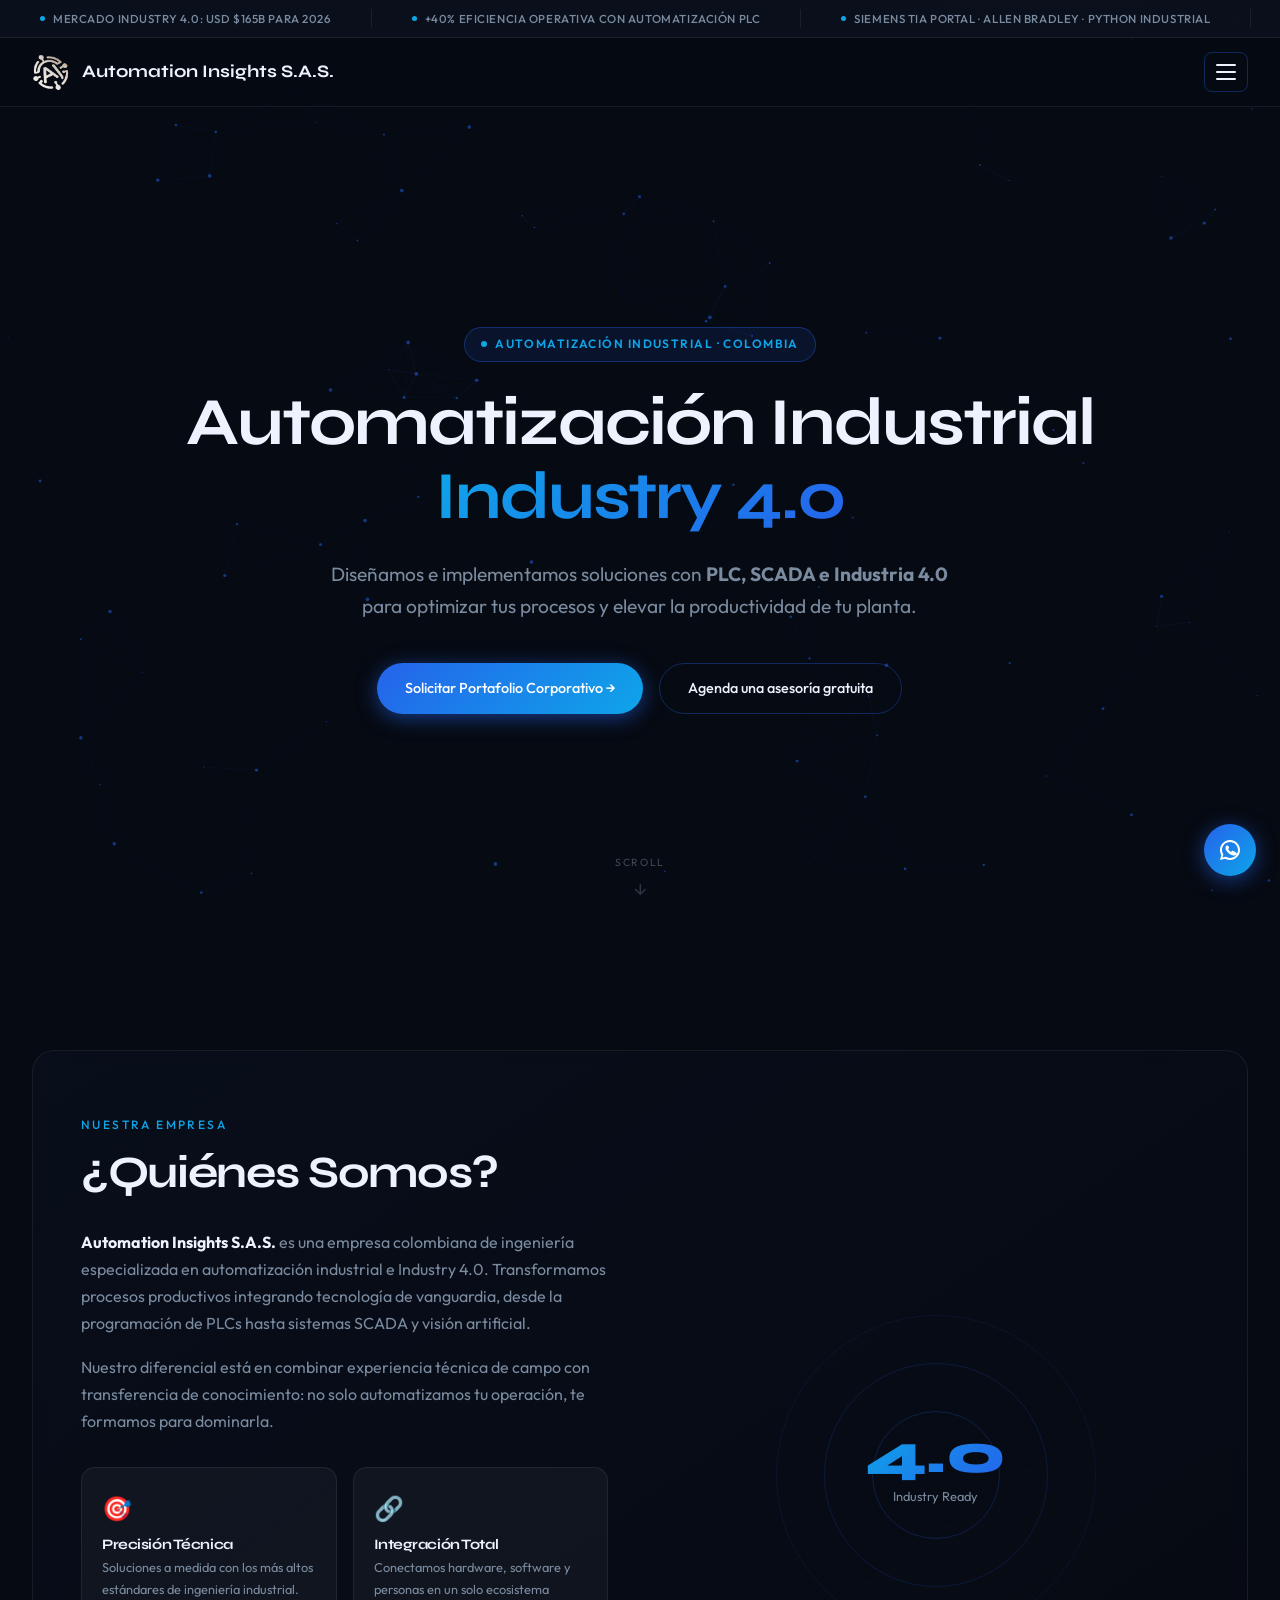
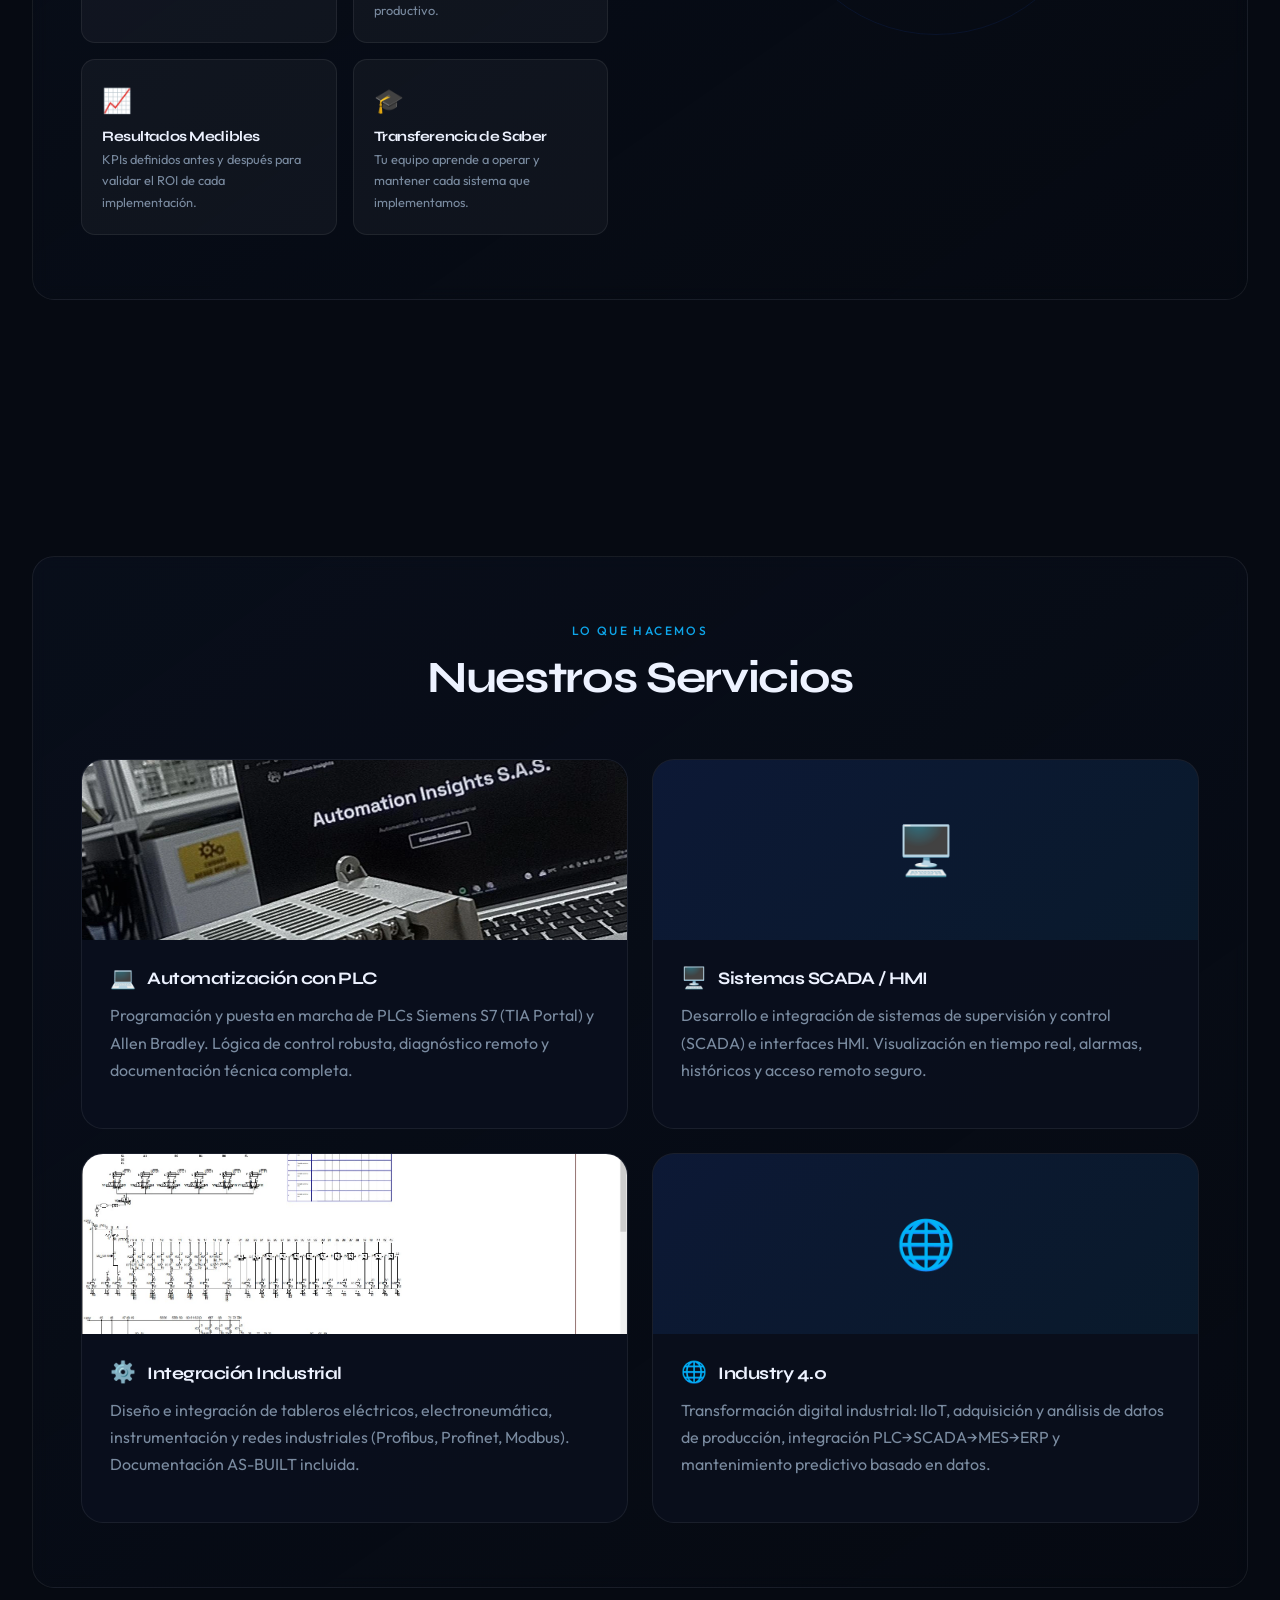
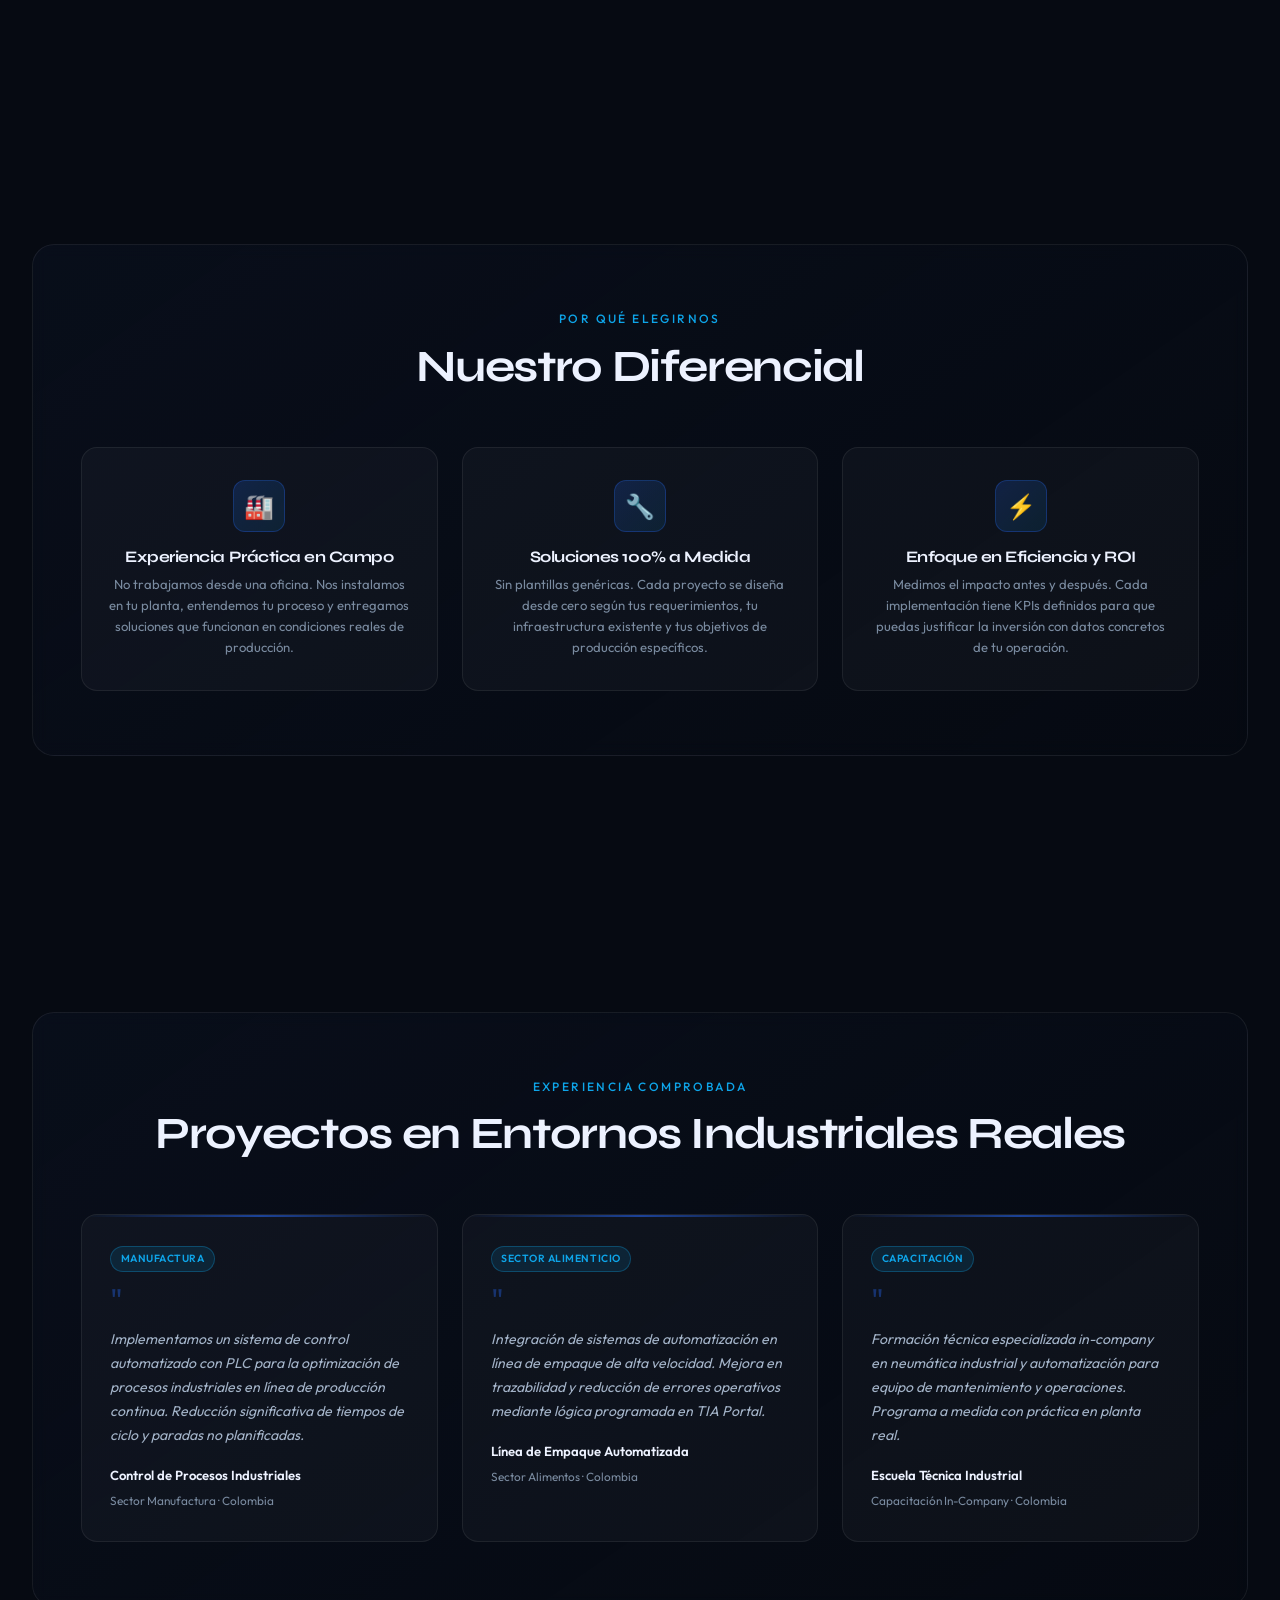
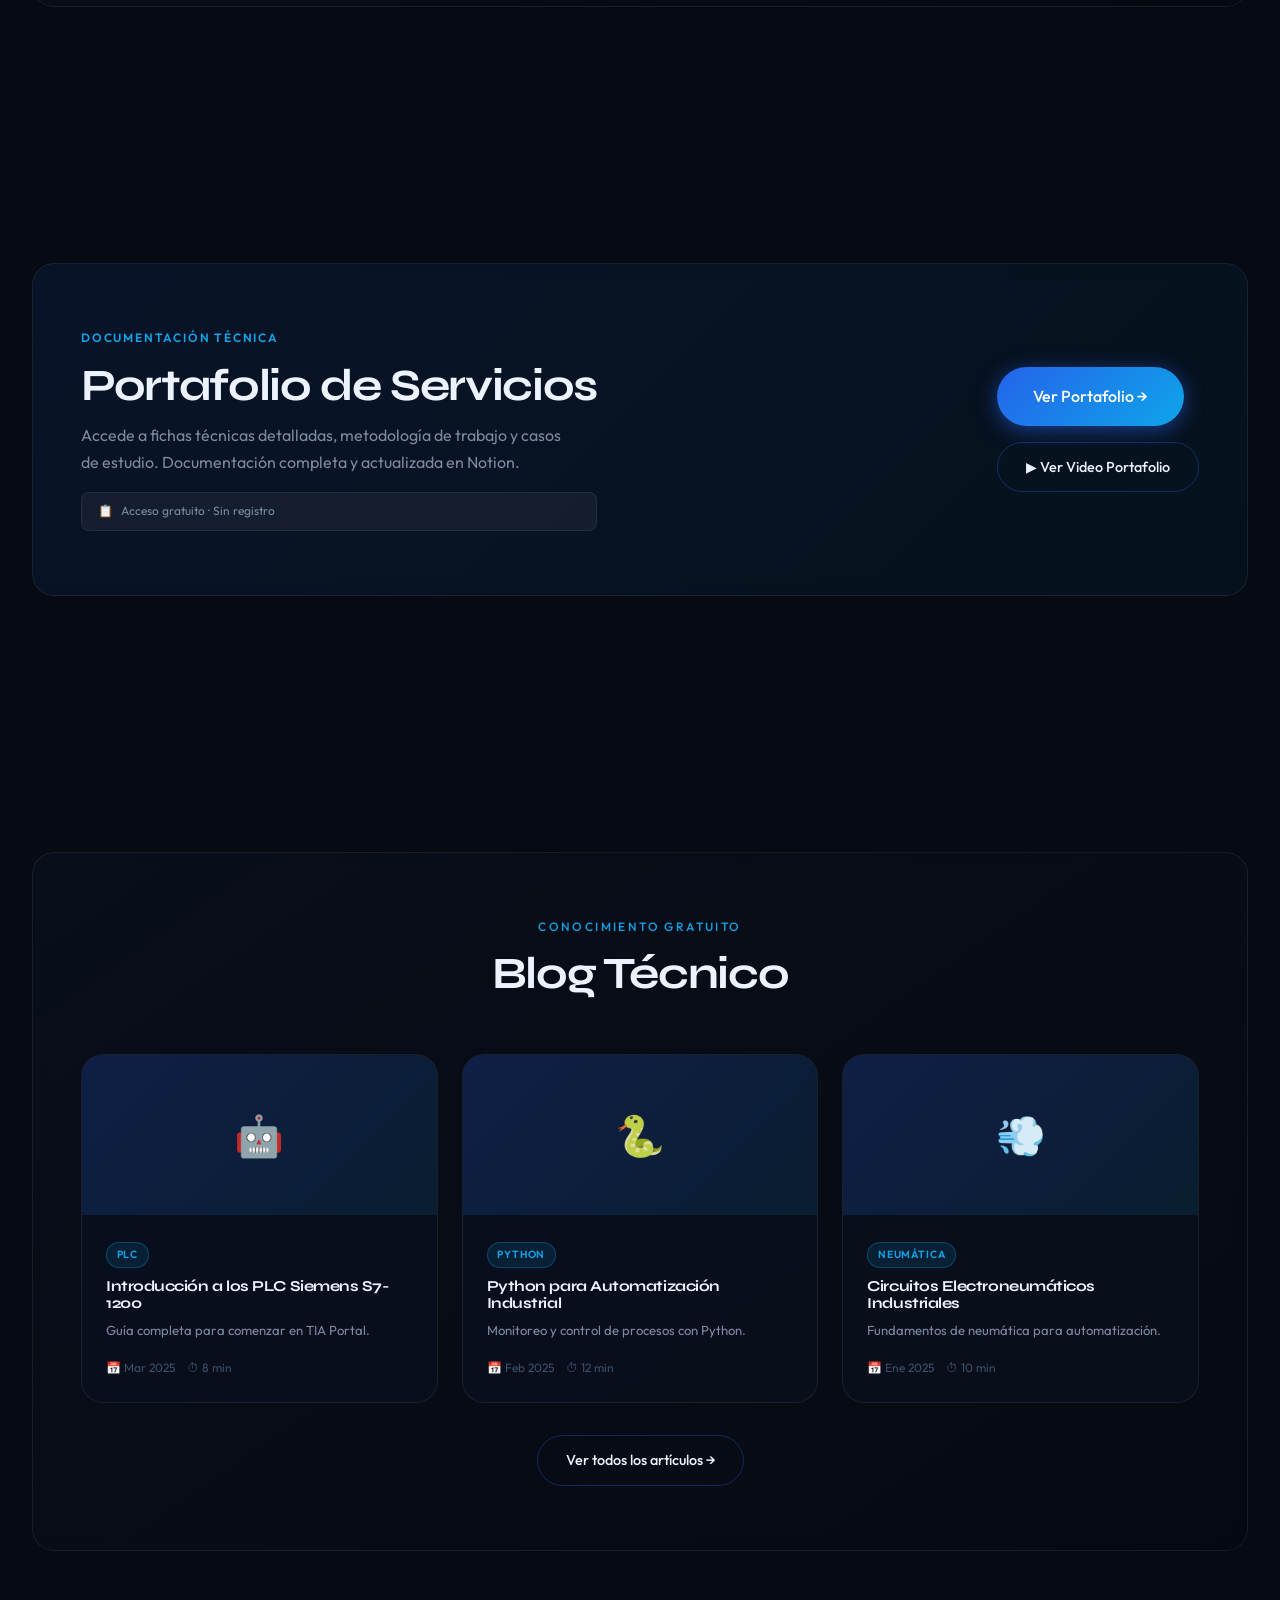
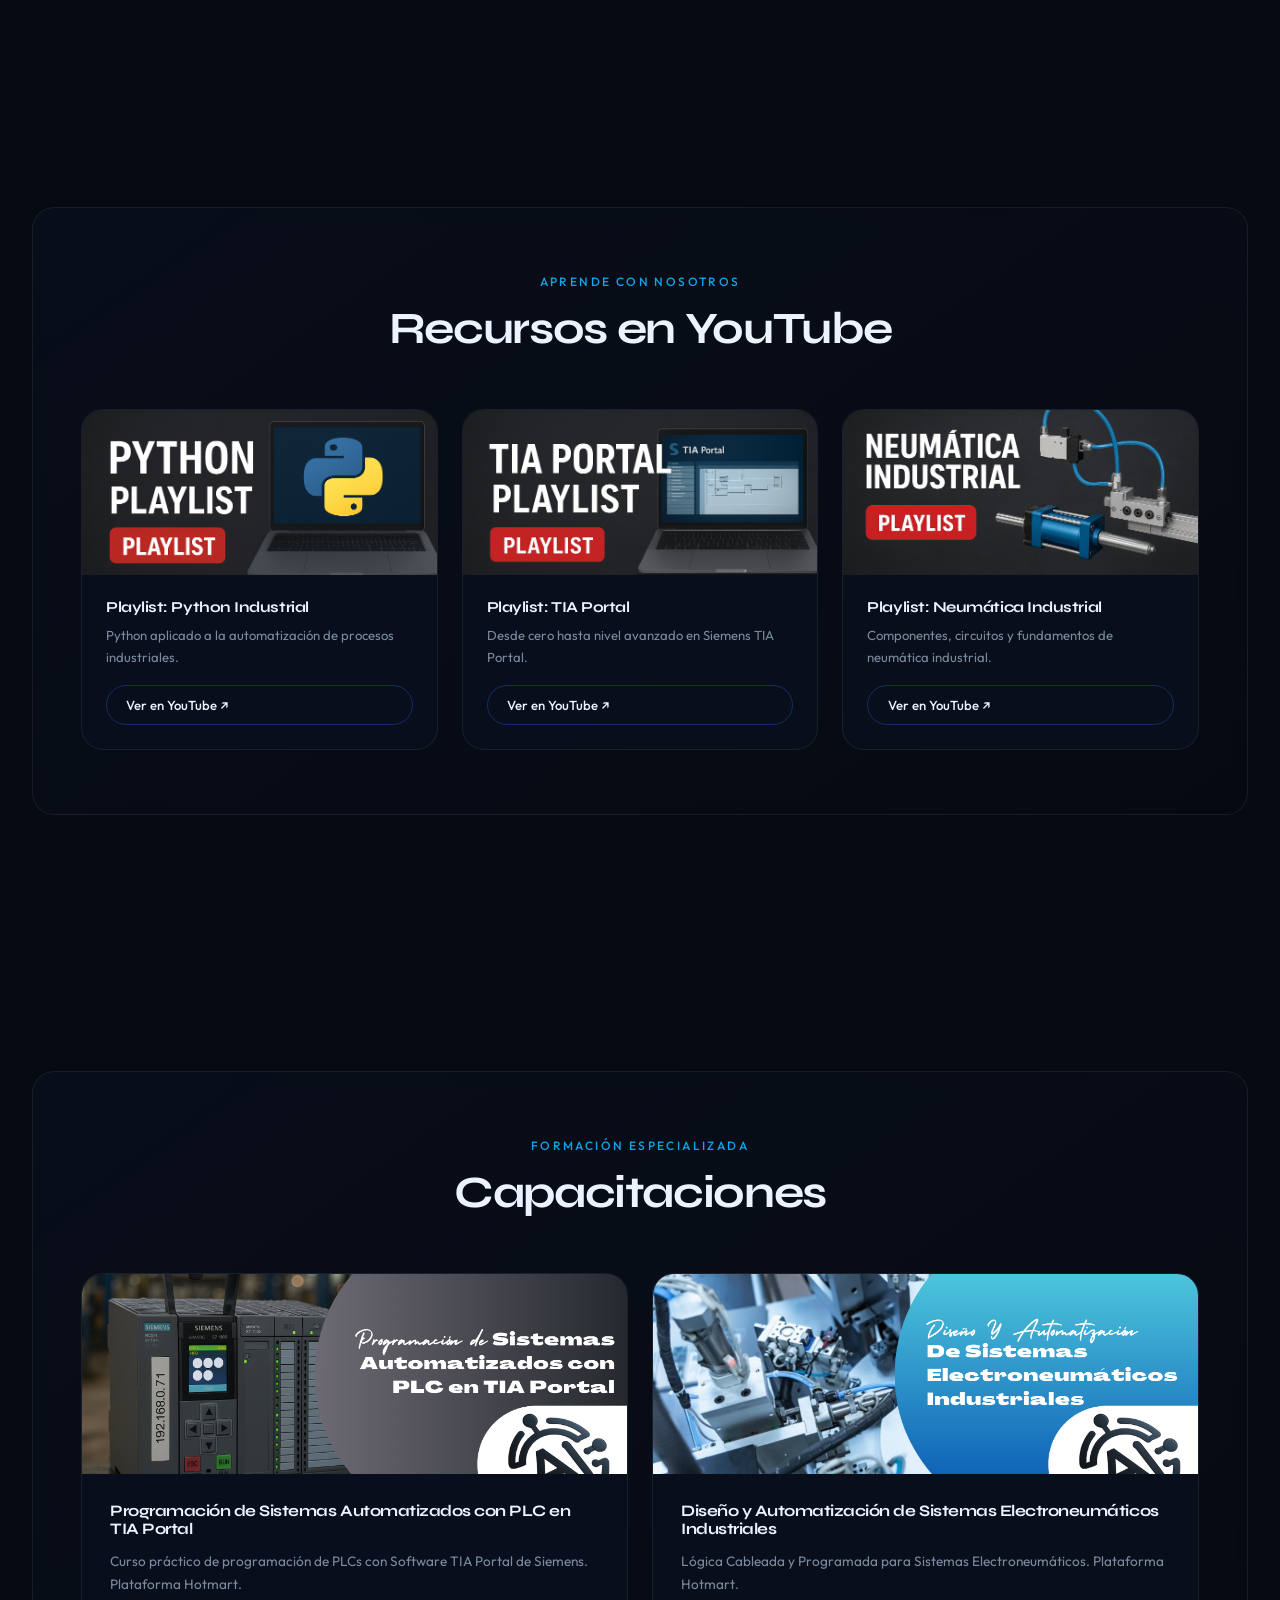
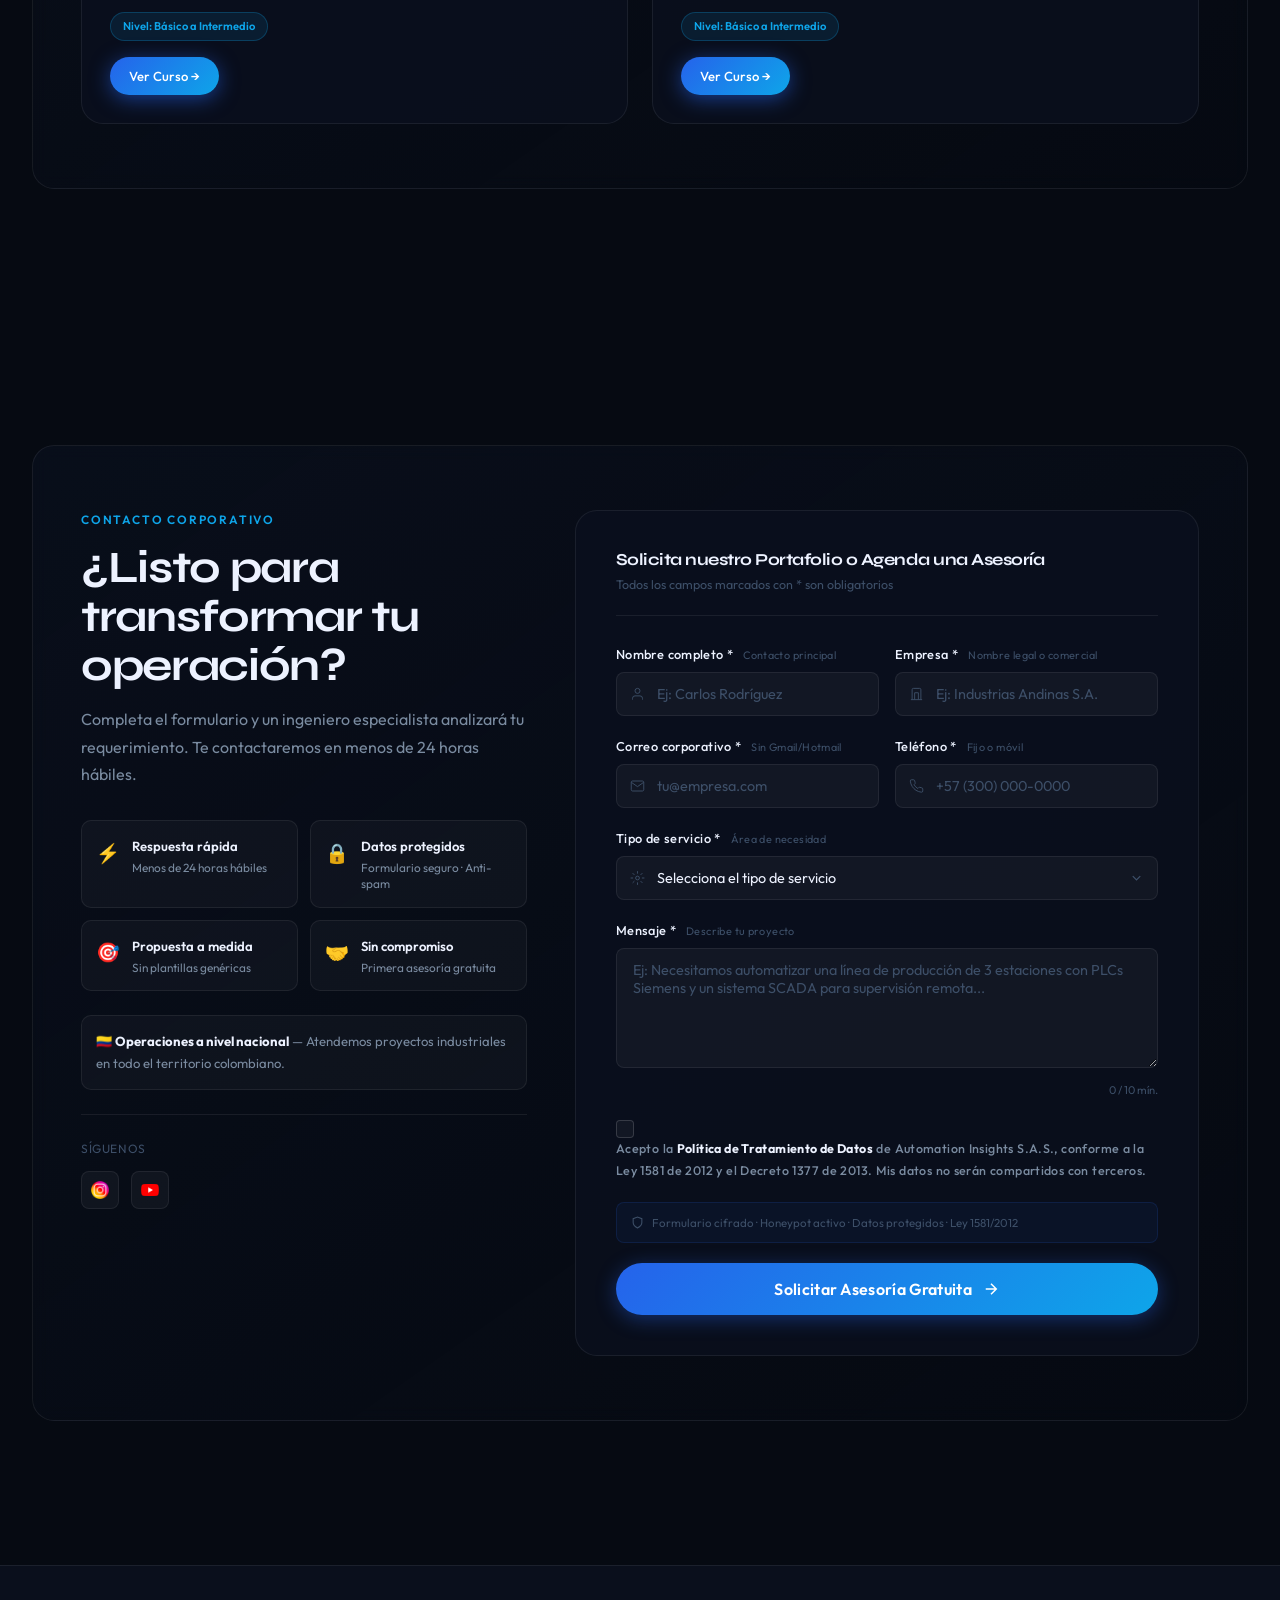
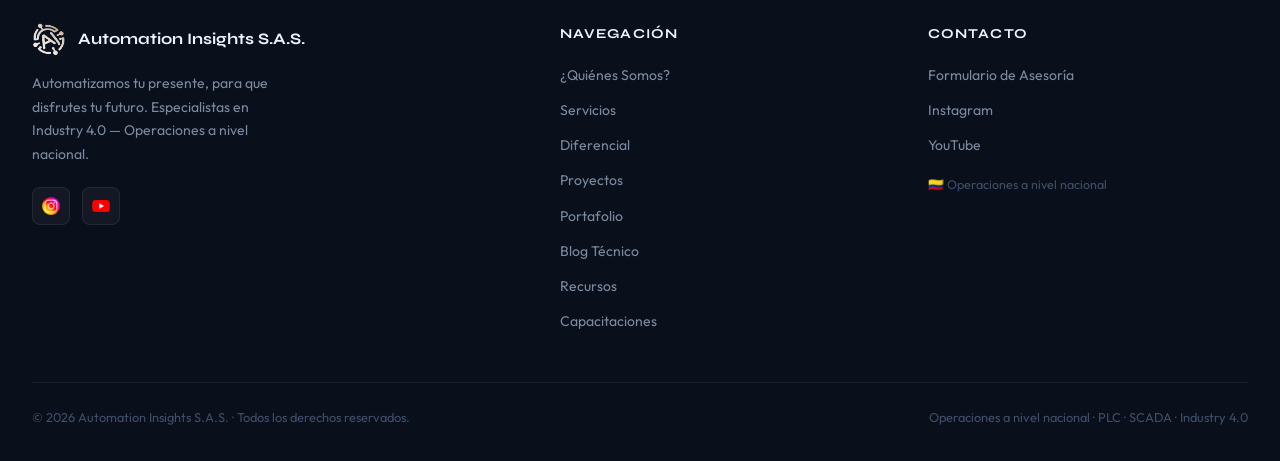
==== commit 3ec4fad0: "Update company location in landing page" ====
--- a/index.html
+++ b/index.html
@@ -4,7 +4,7 @@
   <!--
   ╔══════════════════════════════════════════════════════════╗
   ║  AUTOMATION INSIGHTS S.A.S. — Landing Page v3.0         ║
-  ║  PLC · SCADA · Industry 4.0 · Cali, Colombia            ║
+  ║  PLC · SCADA · Industry 4.0 · Colombia            ║
   ╚══════════════════════════════════════════════════════════╝
 
   ── CABECERAS DE SEGURIDAD HTTP (configurar en servidor) ──
@@ -402,7 +402,7 @@
         <div class="notion-badge"><span aria-hidden="true">📋</span><span>Acceso gratuito · Sin registro</span></div>
       </div>
       <div style="display:flex;flex-direction:column;gap:1rem;align-items:flex-start">
-        <a href="https://TU-LINK-NOTION-AQUI.notion.site" target="_blank" rel="noopener noreferrer" class="btn btn-primary" style="font-size:1rem;padding:1rem 2.25rem">Ver Portafolio →</a>
+        <a href="https://ninth-oxygen-144.notion.site/Automation-Insights-S-A-S-Integraci-n-e-Industria-4-0-3267acfc8ac6807b9827e2343efb3df7?pvs=74" target="_blank" rel="noopener noreferrer" class="btn btn-primary" style="font-size:1rem;padding:1rem 2.25rem">Ver Portafolio →</a>
         <a href="https://www.youtube.com/@aut_ins_col" target="_blank" rel="noopener noreferrer" class="btn btn-outline">▶ Ver Video Portafolio</a>
       </div>
     </div>
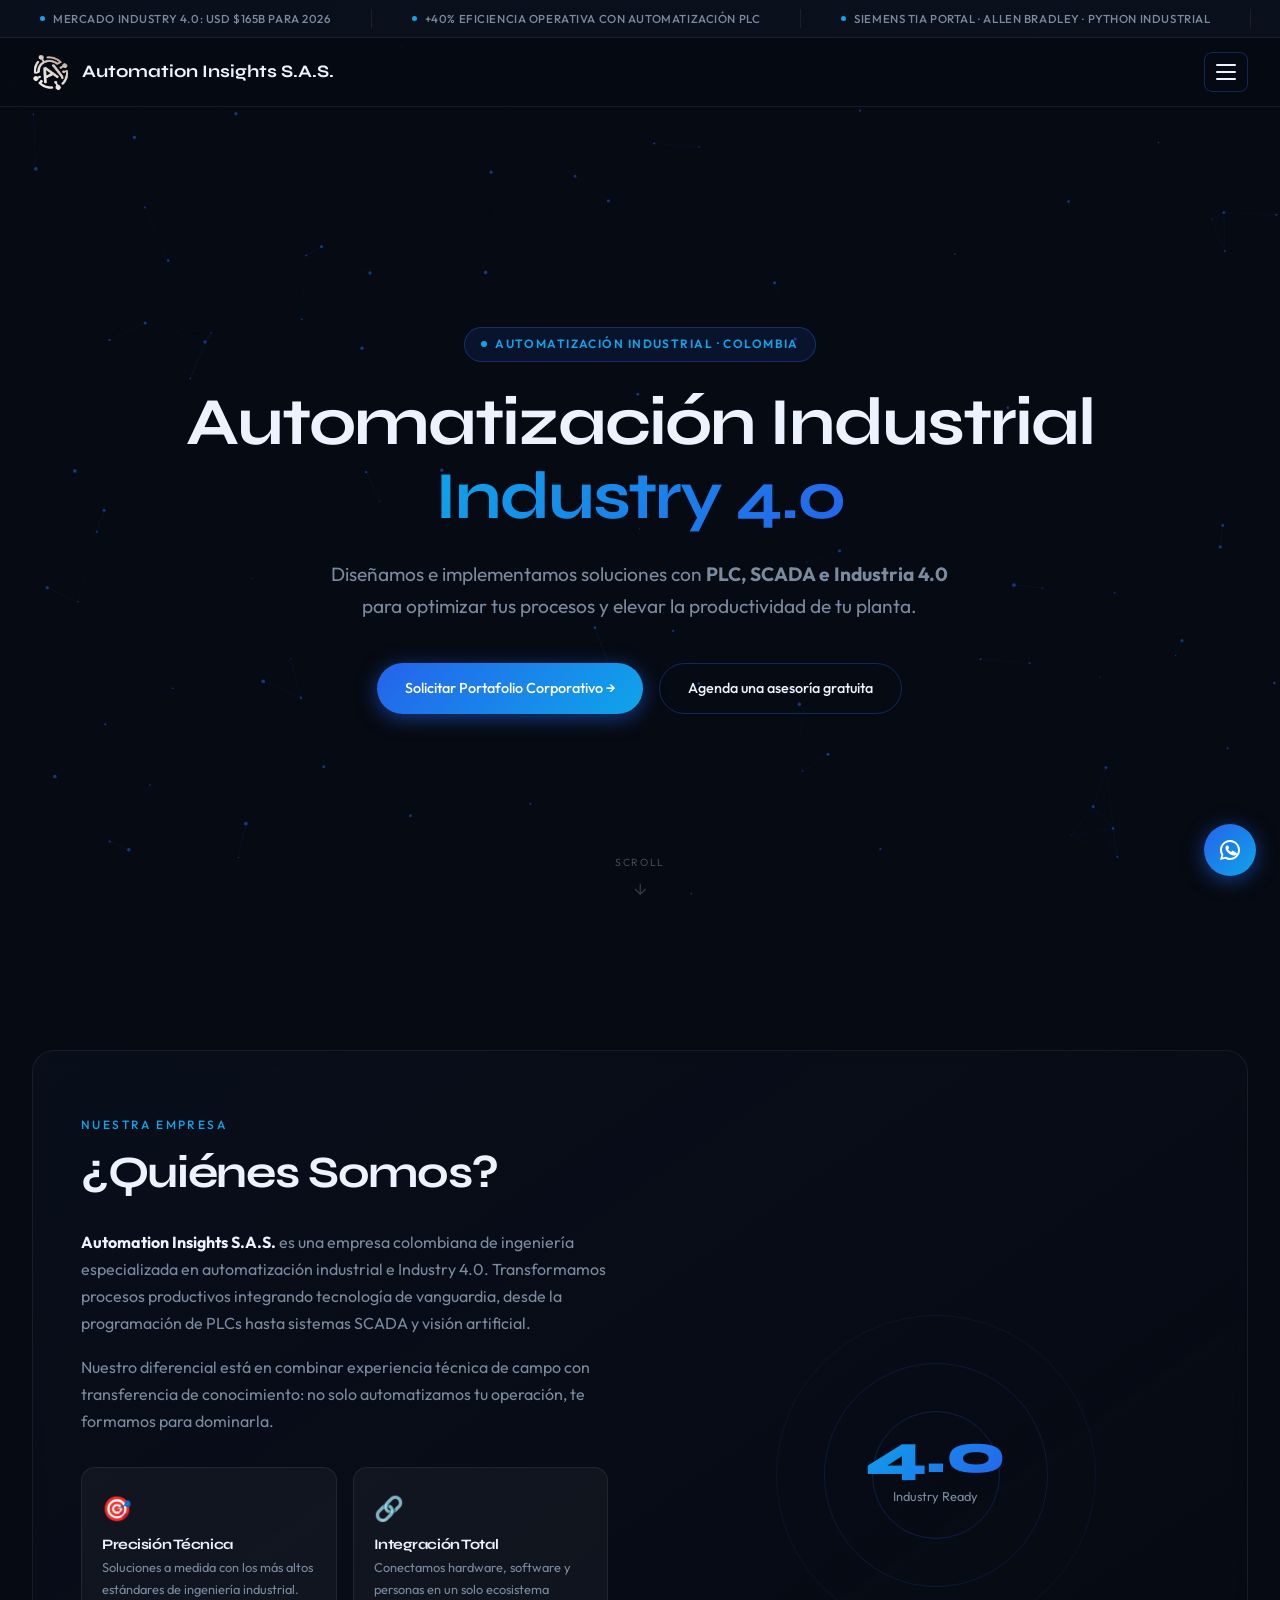
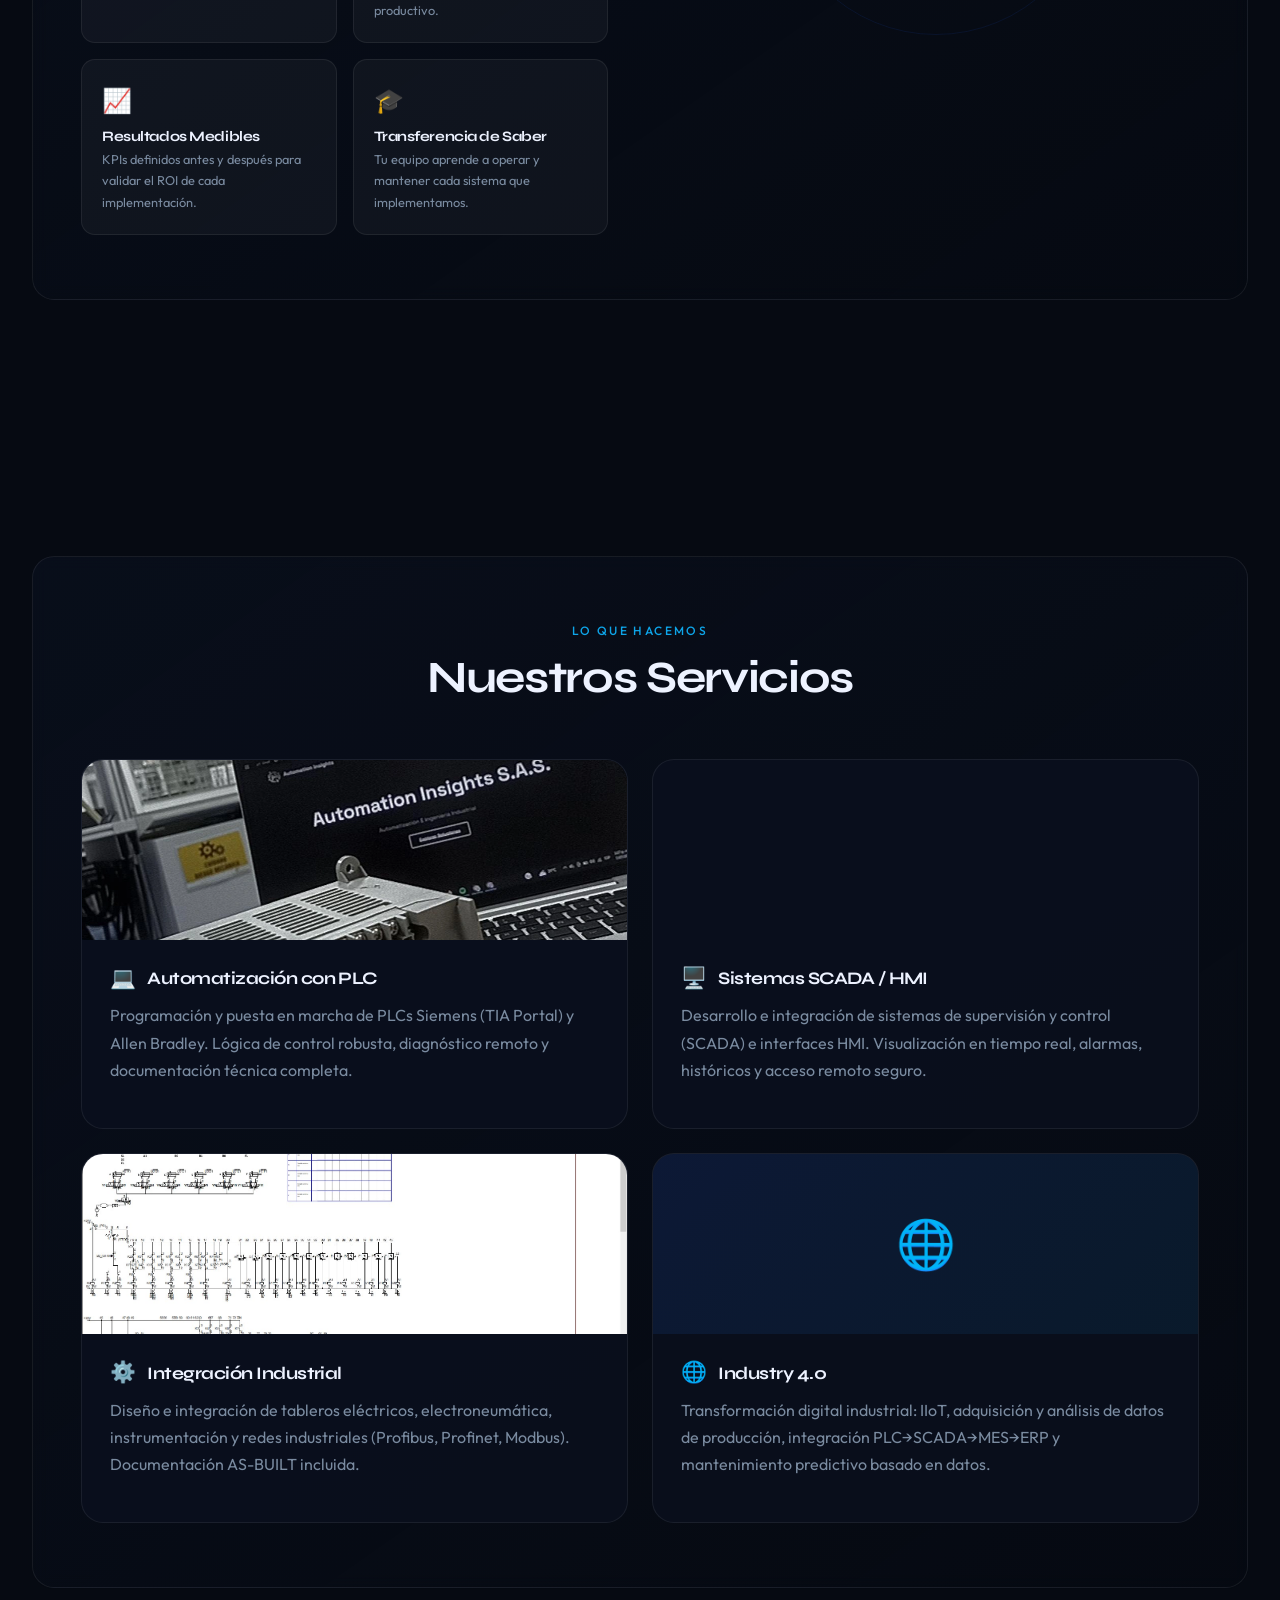
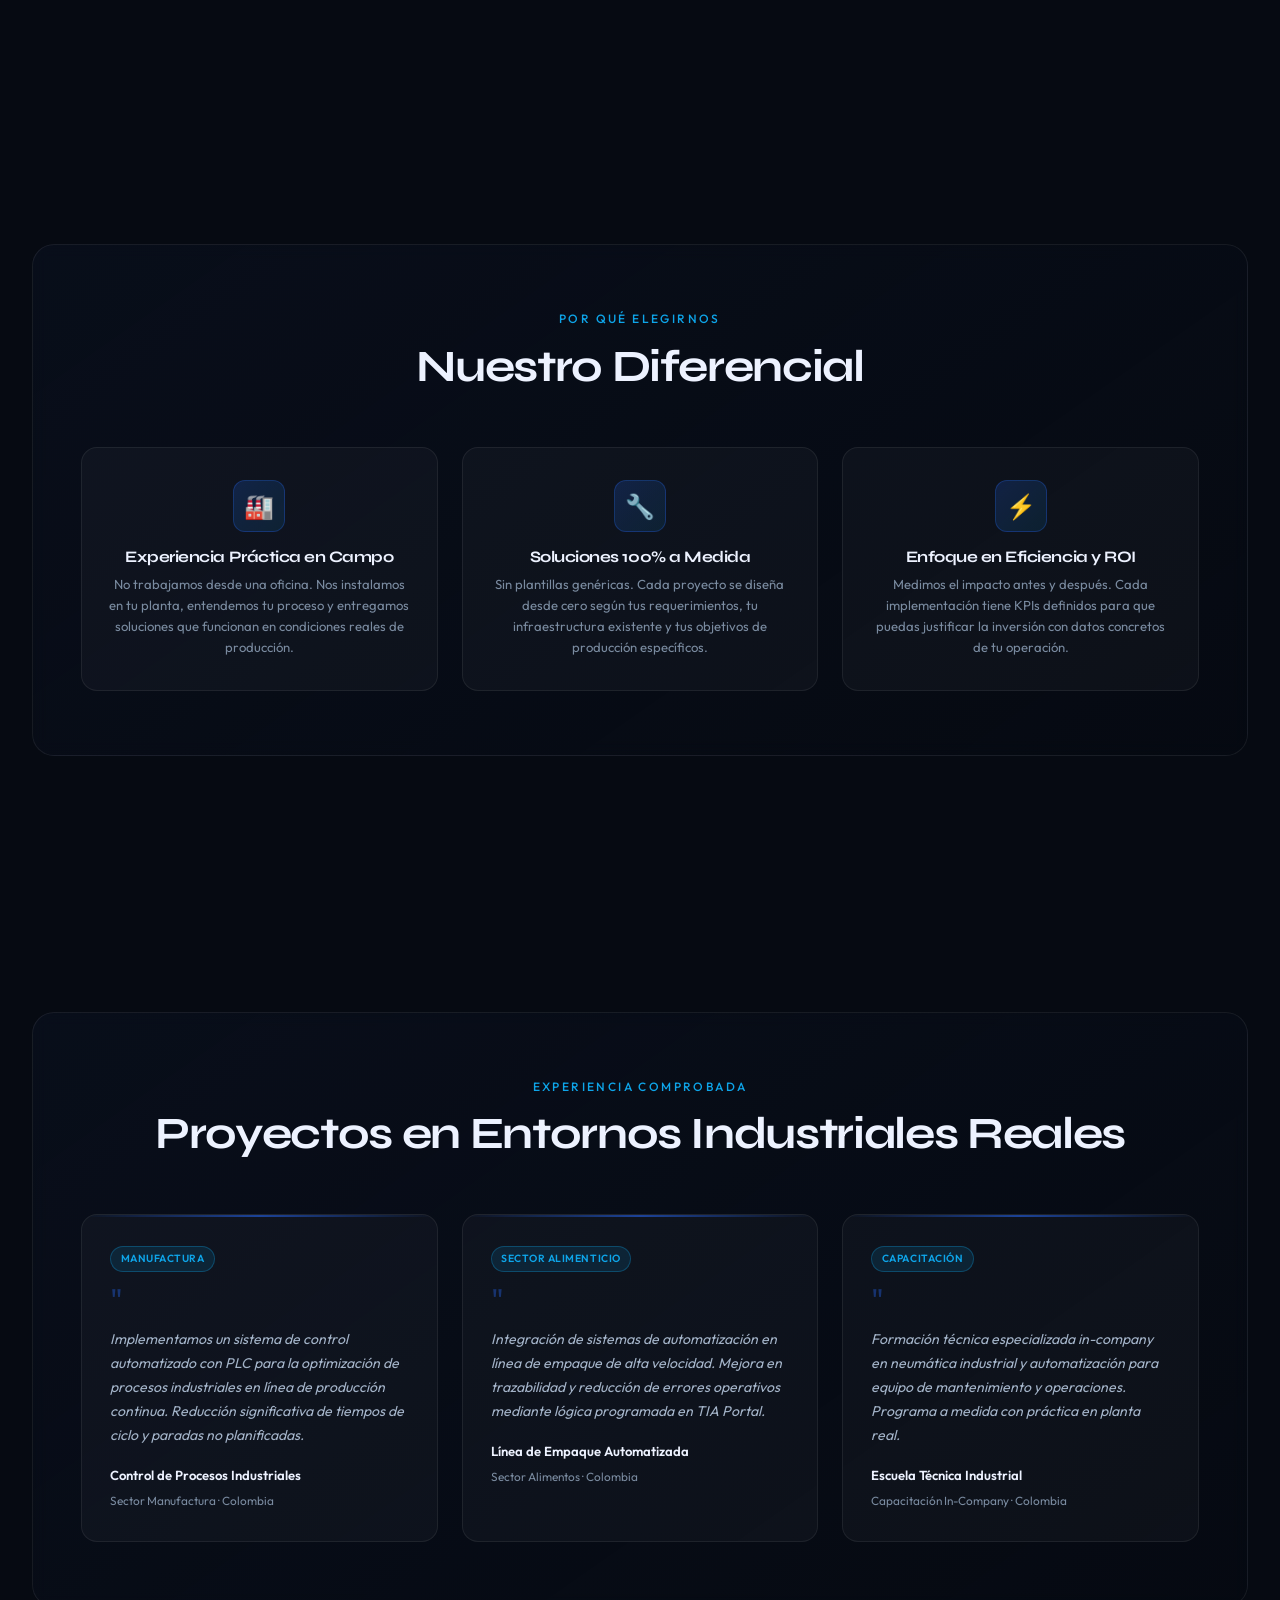
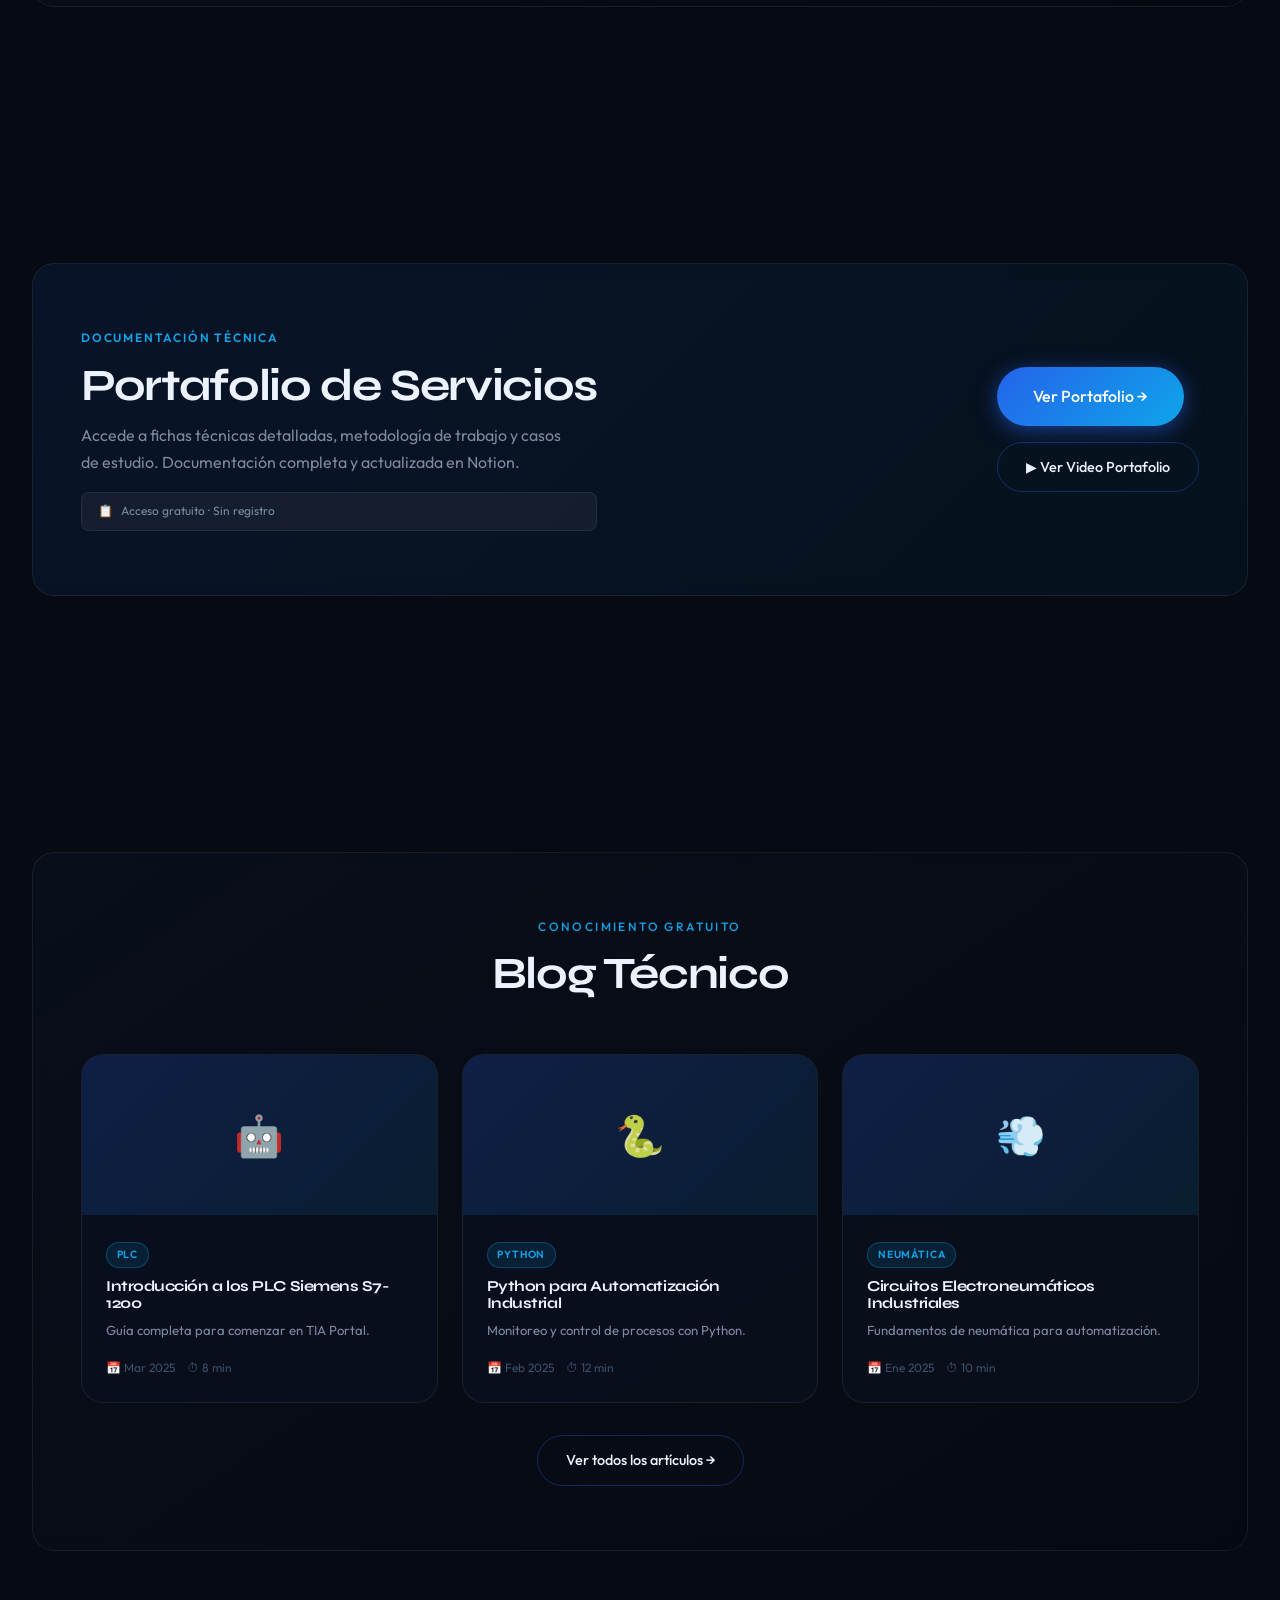
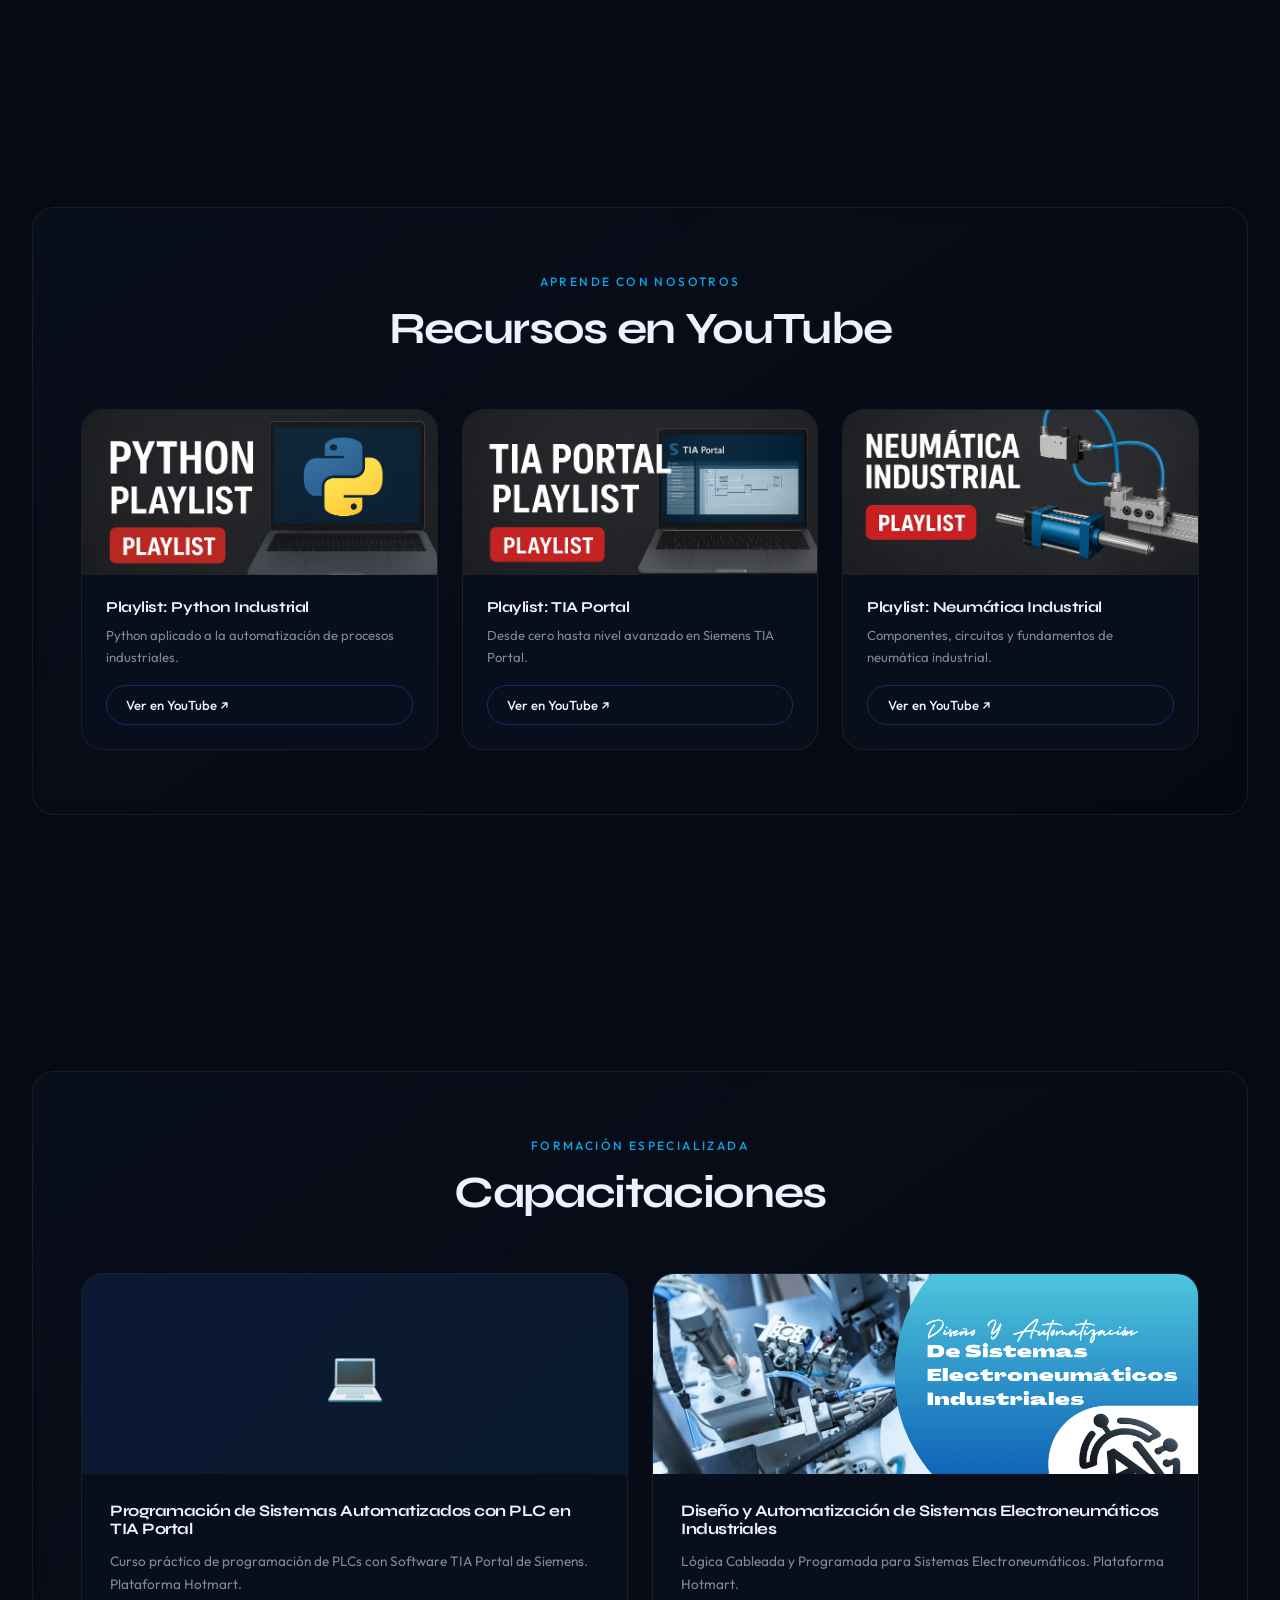
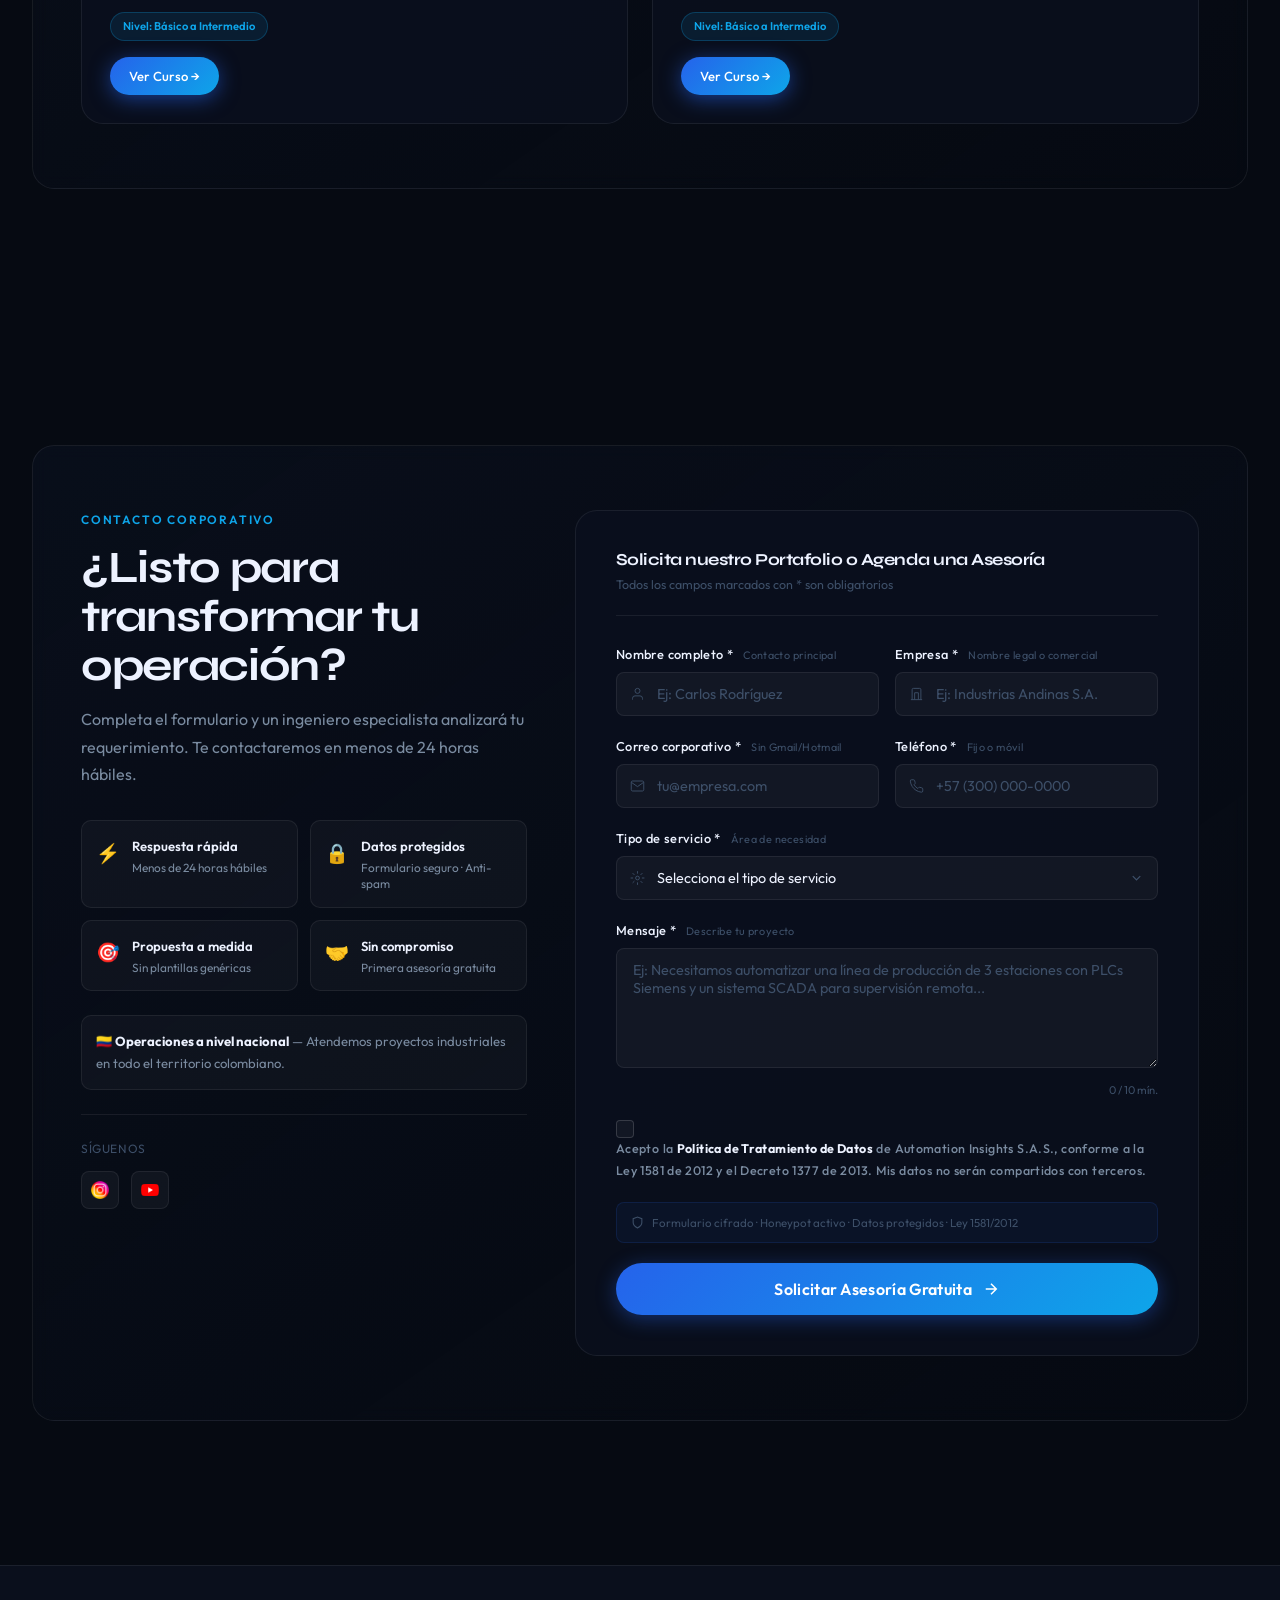
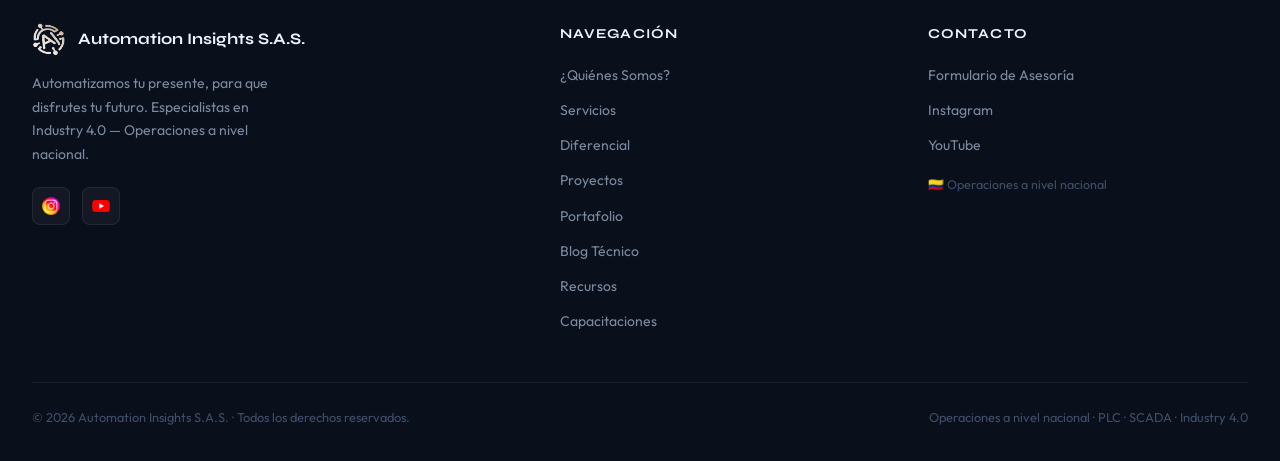
==== commit ce8bb43a: "Replace service image placeholder with video element" ====
--- a/index.html
+++ b/index.html
@@ -295,11 +295,20 @@
         <div class="service-img-placeholder" style="display:none" aria-hidden="true">💻</div>
         <div class="service-body">
           <h3><span class="service-icon" aria-hidden="true">💻</span>Automatización con PLC</h3>
-          <p>Programación y puesta en marcha de PLCs Siemens S7 (TIA Portal) y Allen Bradley. Lógica de control robusta, diagnóstico remoto y documentación técnica completa.</p>
+          <p>Programación y puesta en marcha de PLCs Siemens (TIA Portal) y Allen Bradley. Lógica de control robusta, diagnóstico remoto y documentación técnica completa.</p>
         </div>
       </div>
       <div class="service-card reveal reveal-delay-2">
-        <div class="service-img-placeholder" aria-hidden="true">🖥️</div>
+        <video
+          src="HMI_PLC.mp4"
+          autoplay
+          muted
+          loop
+          playsinline
+          preload="metadata"
+          style="width:100%;height:180px;object-fit:cover;display:block;"
+          aria-label="Demostración de sistema SCADA / HMI con PLC">
+        </video>
         <div class="service-body">
           <h3><span class="service-icon" aria-hidden="true">🖥️</span>Sistemas SCADA / HMI</h3>
           <p>Desarrollo e integración de sistemas de supervisión y control (SCADA) e interfaces HMI. Visualización en tiempo real, alarmas, históricos y acceso remoto seguro.</p>
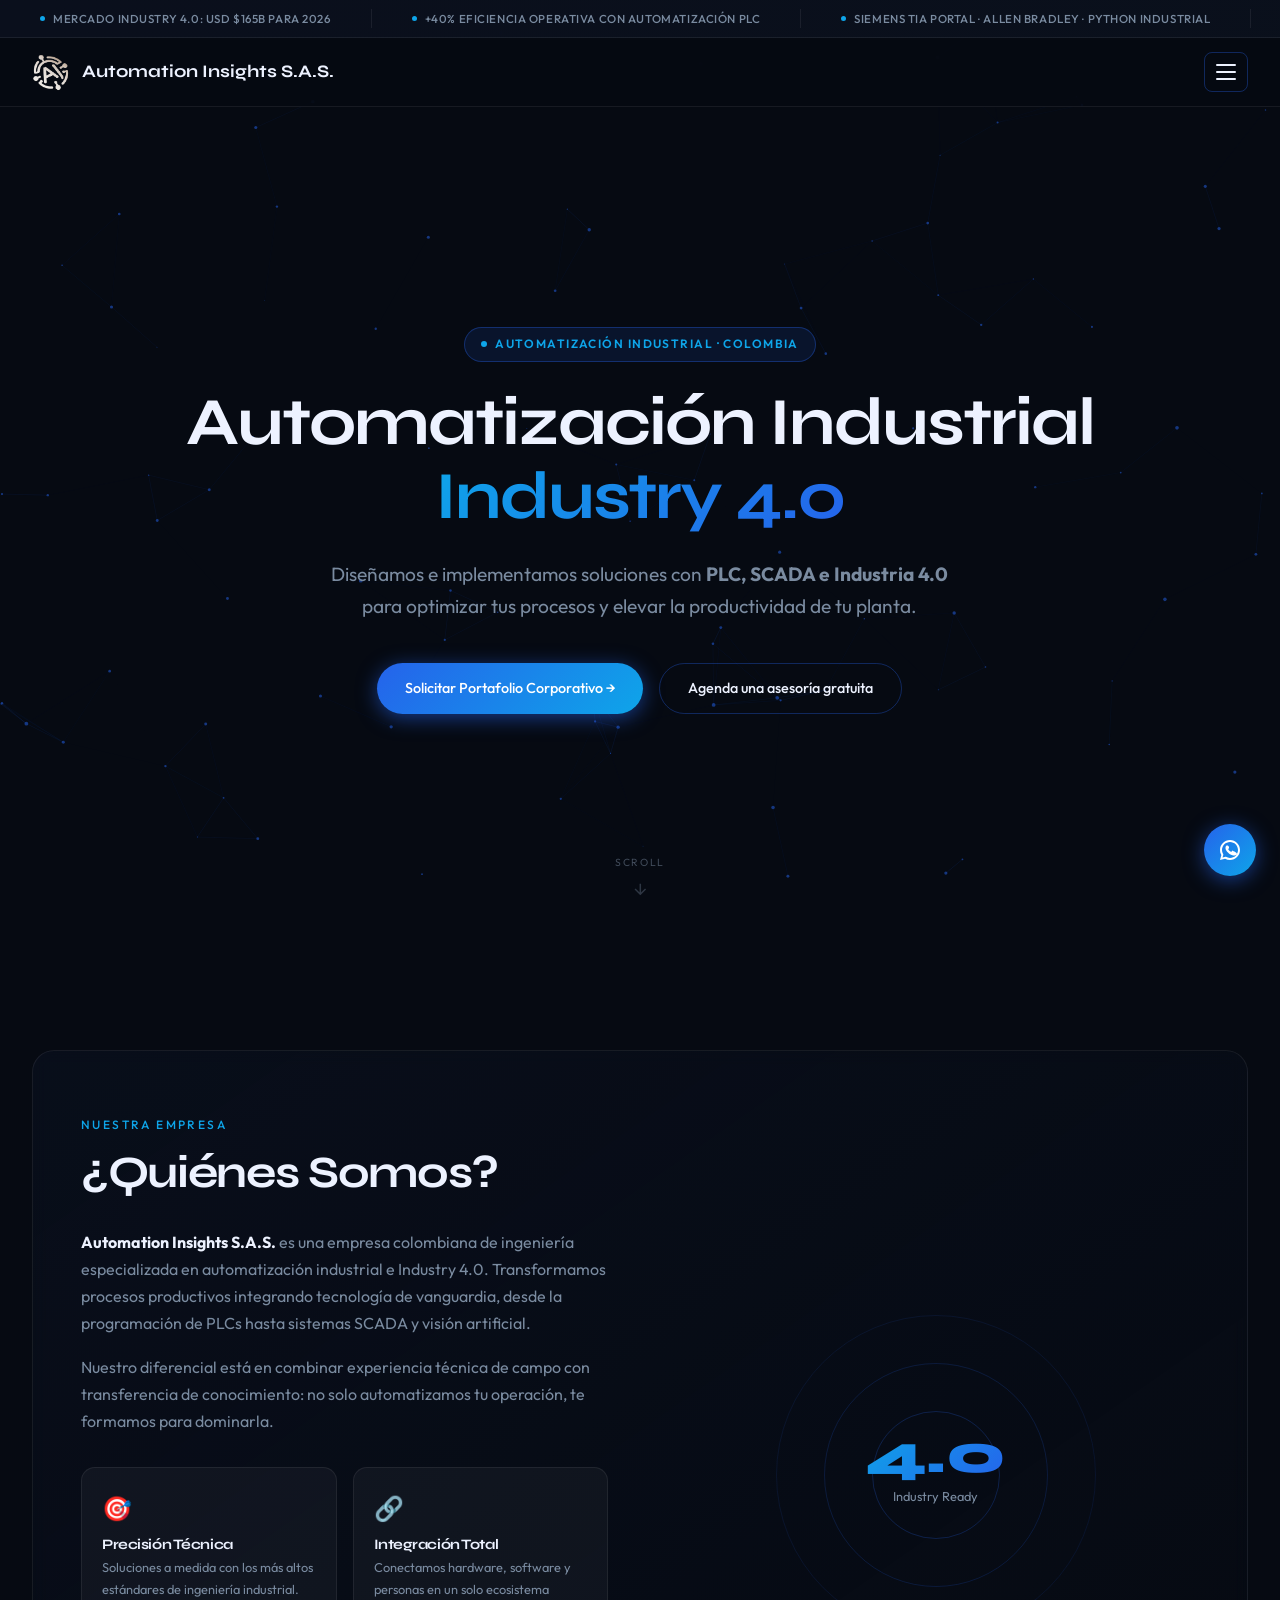
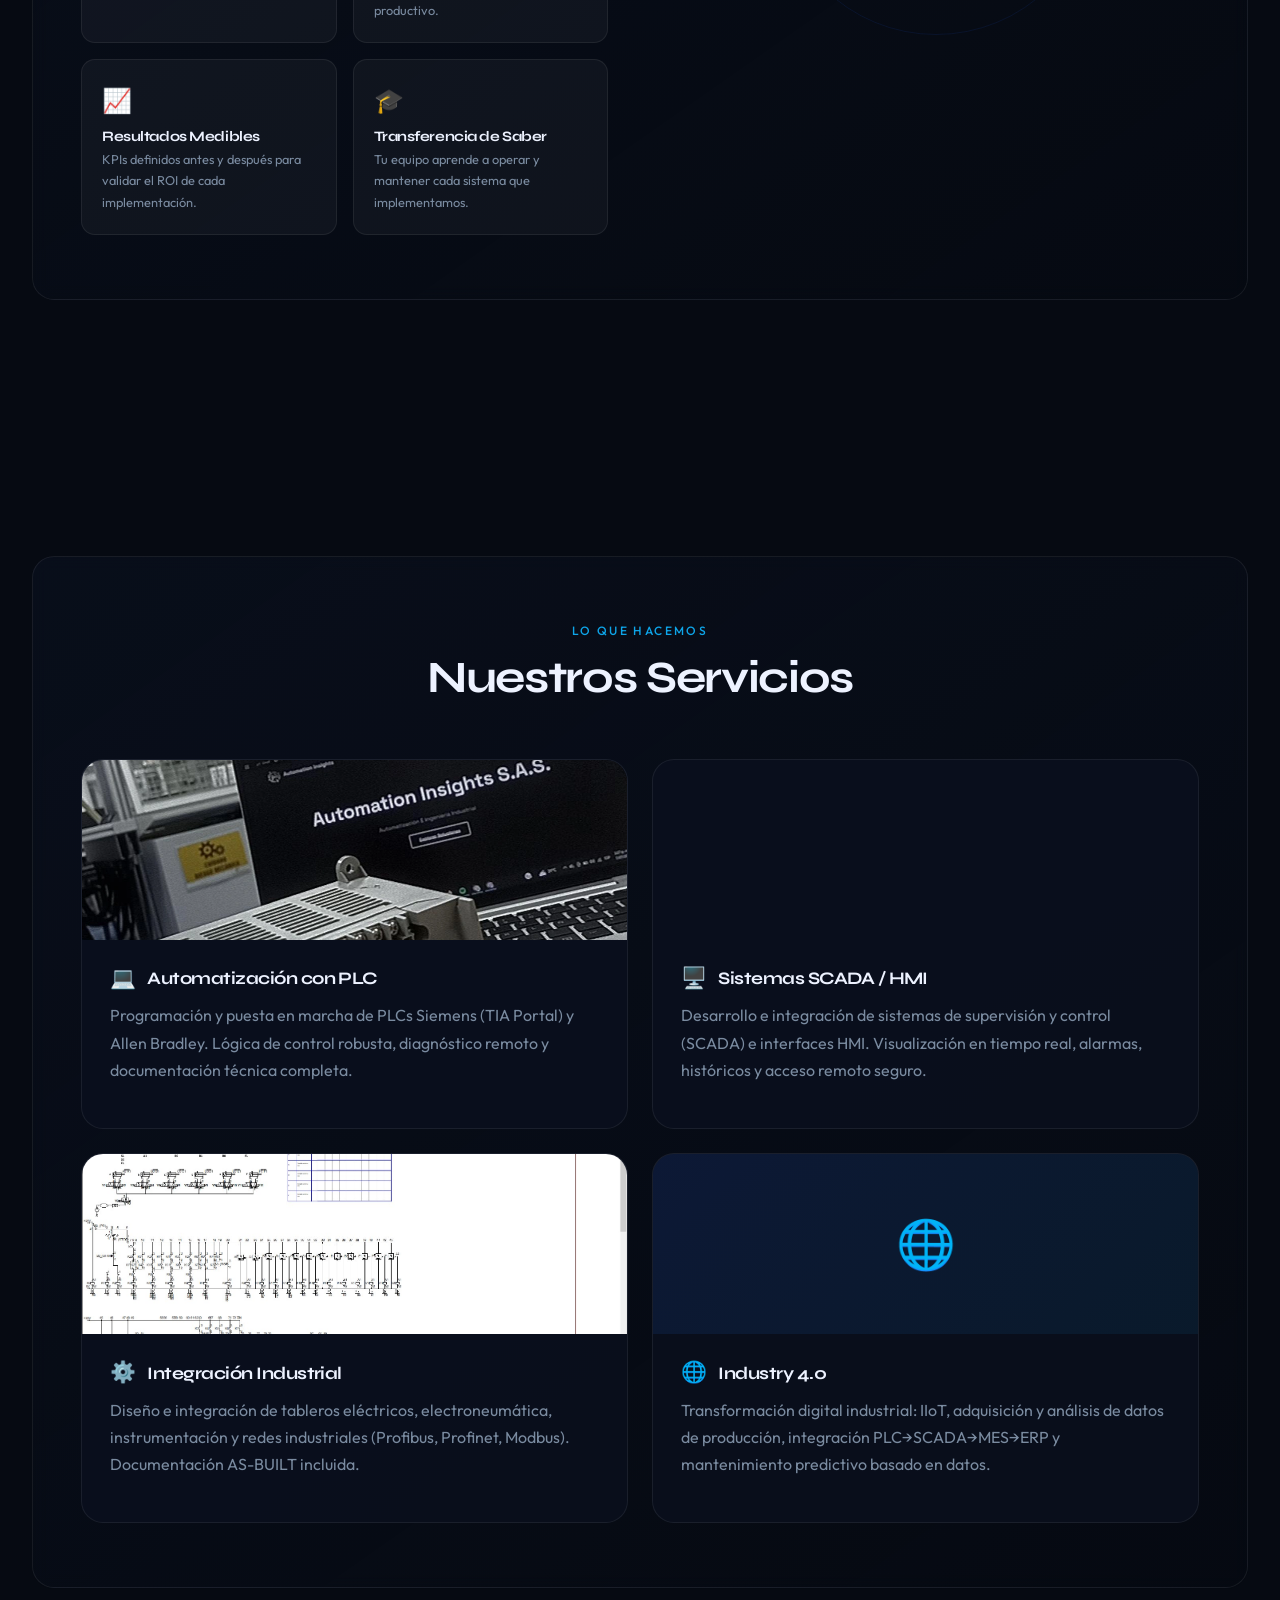
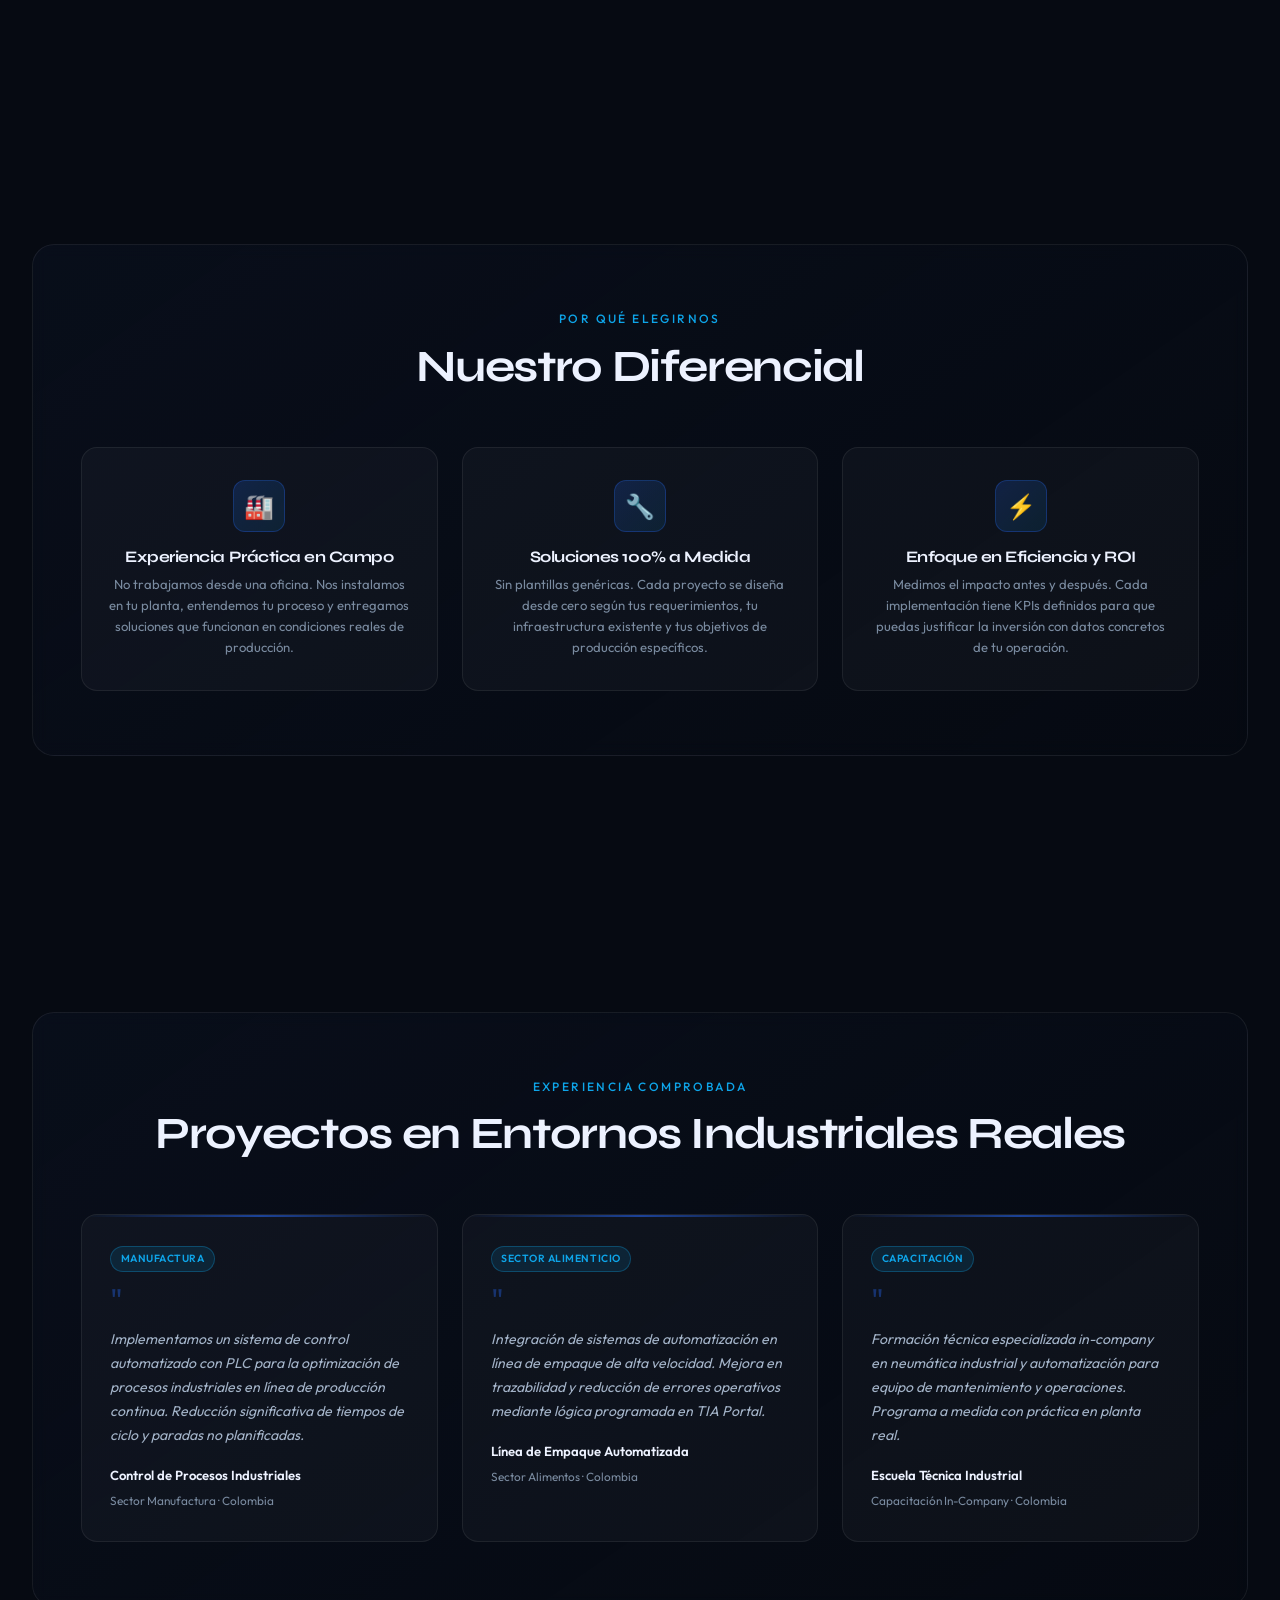
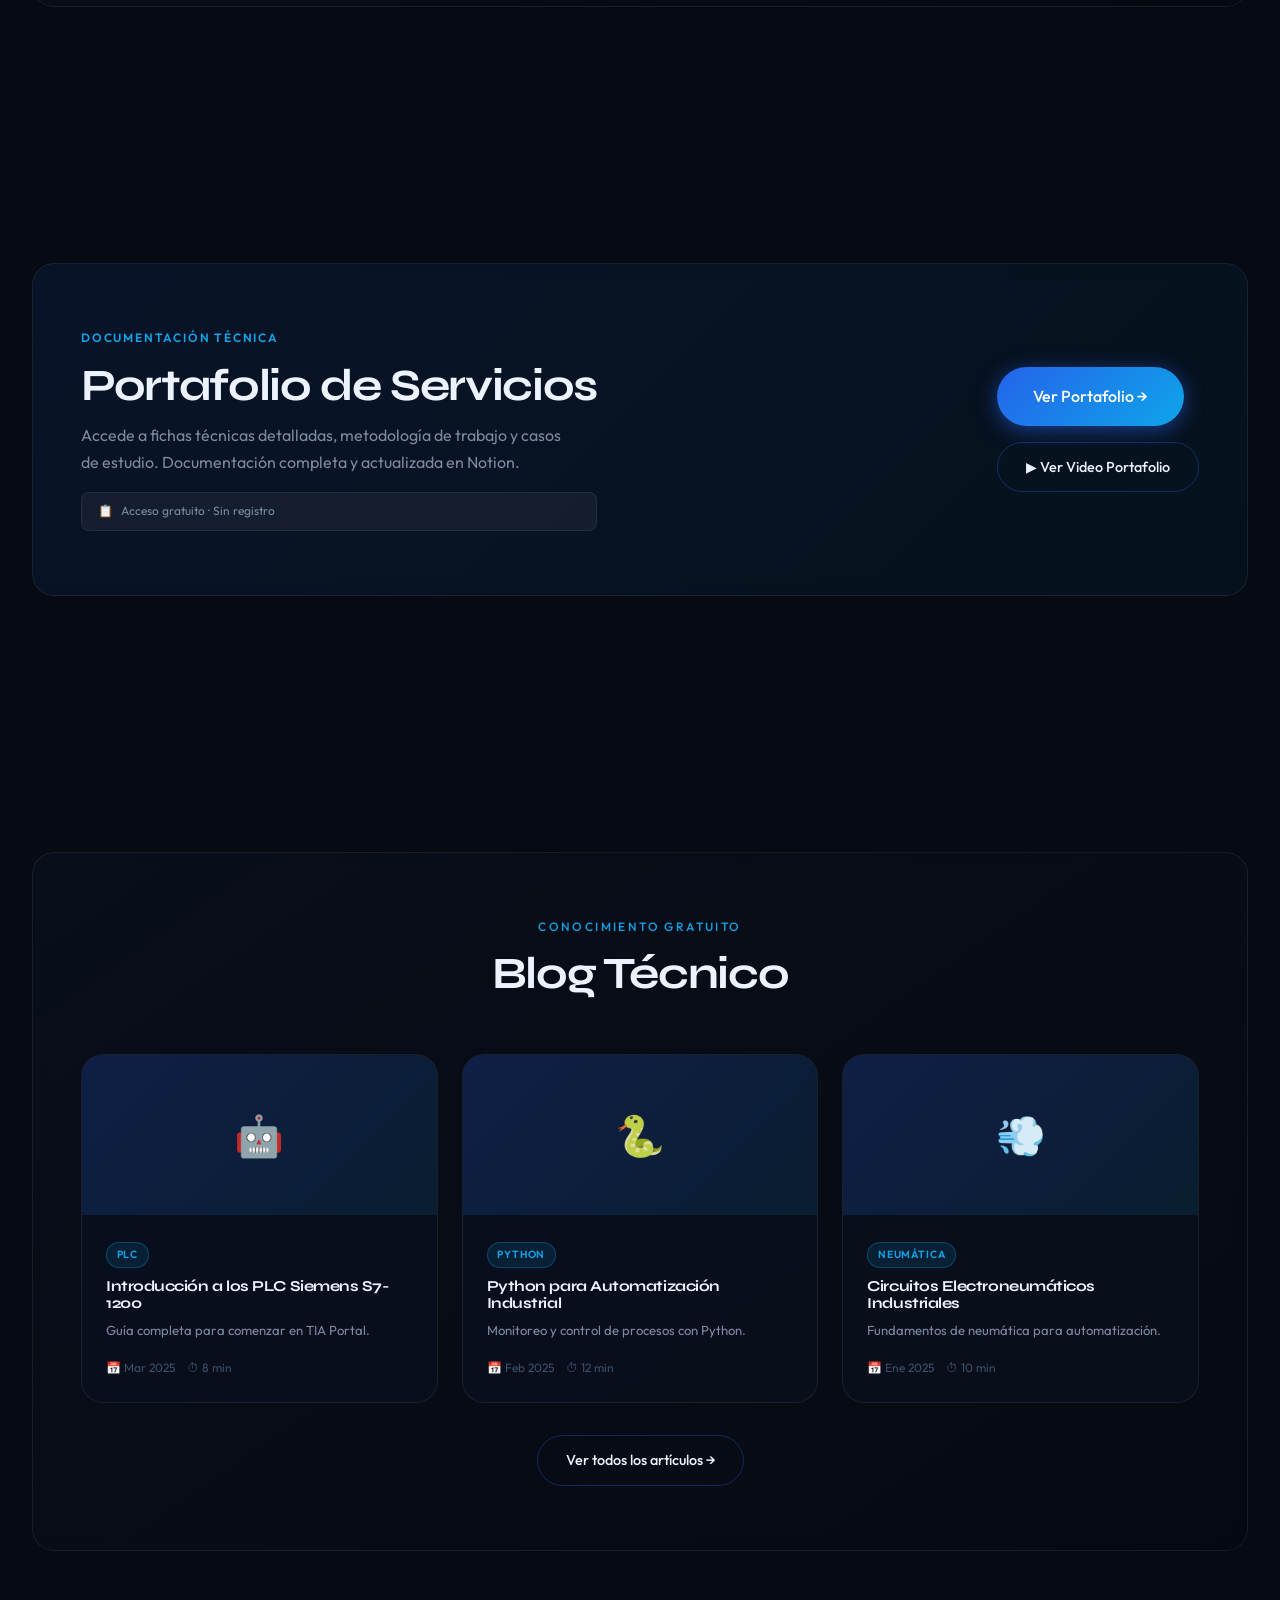
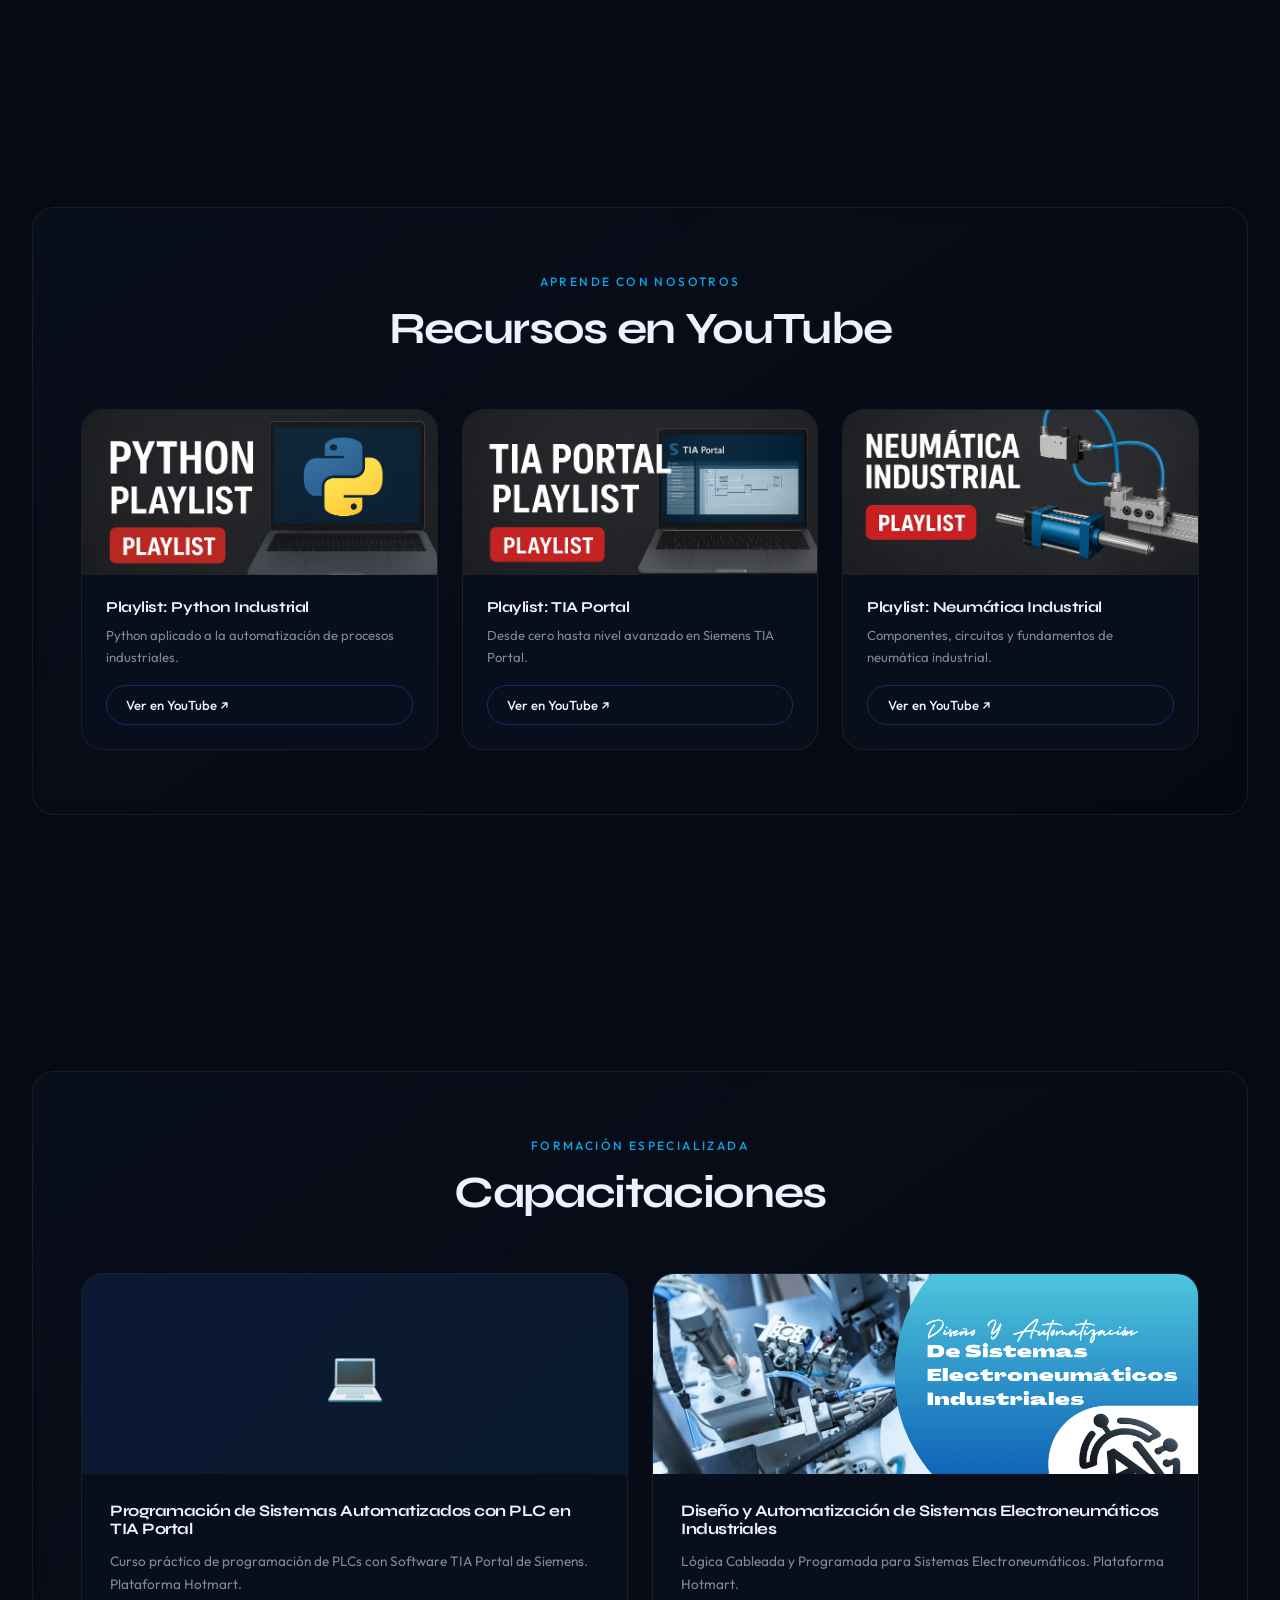
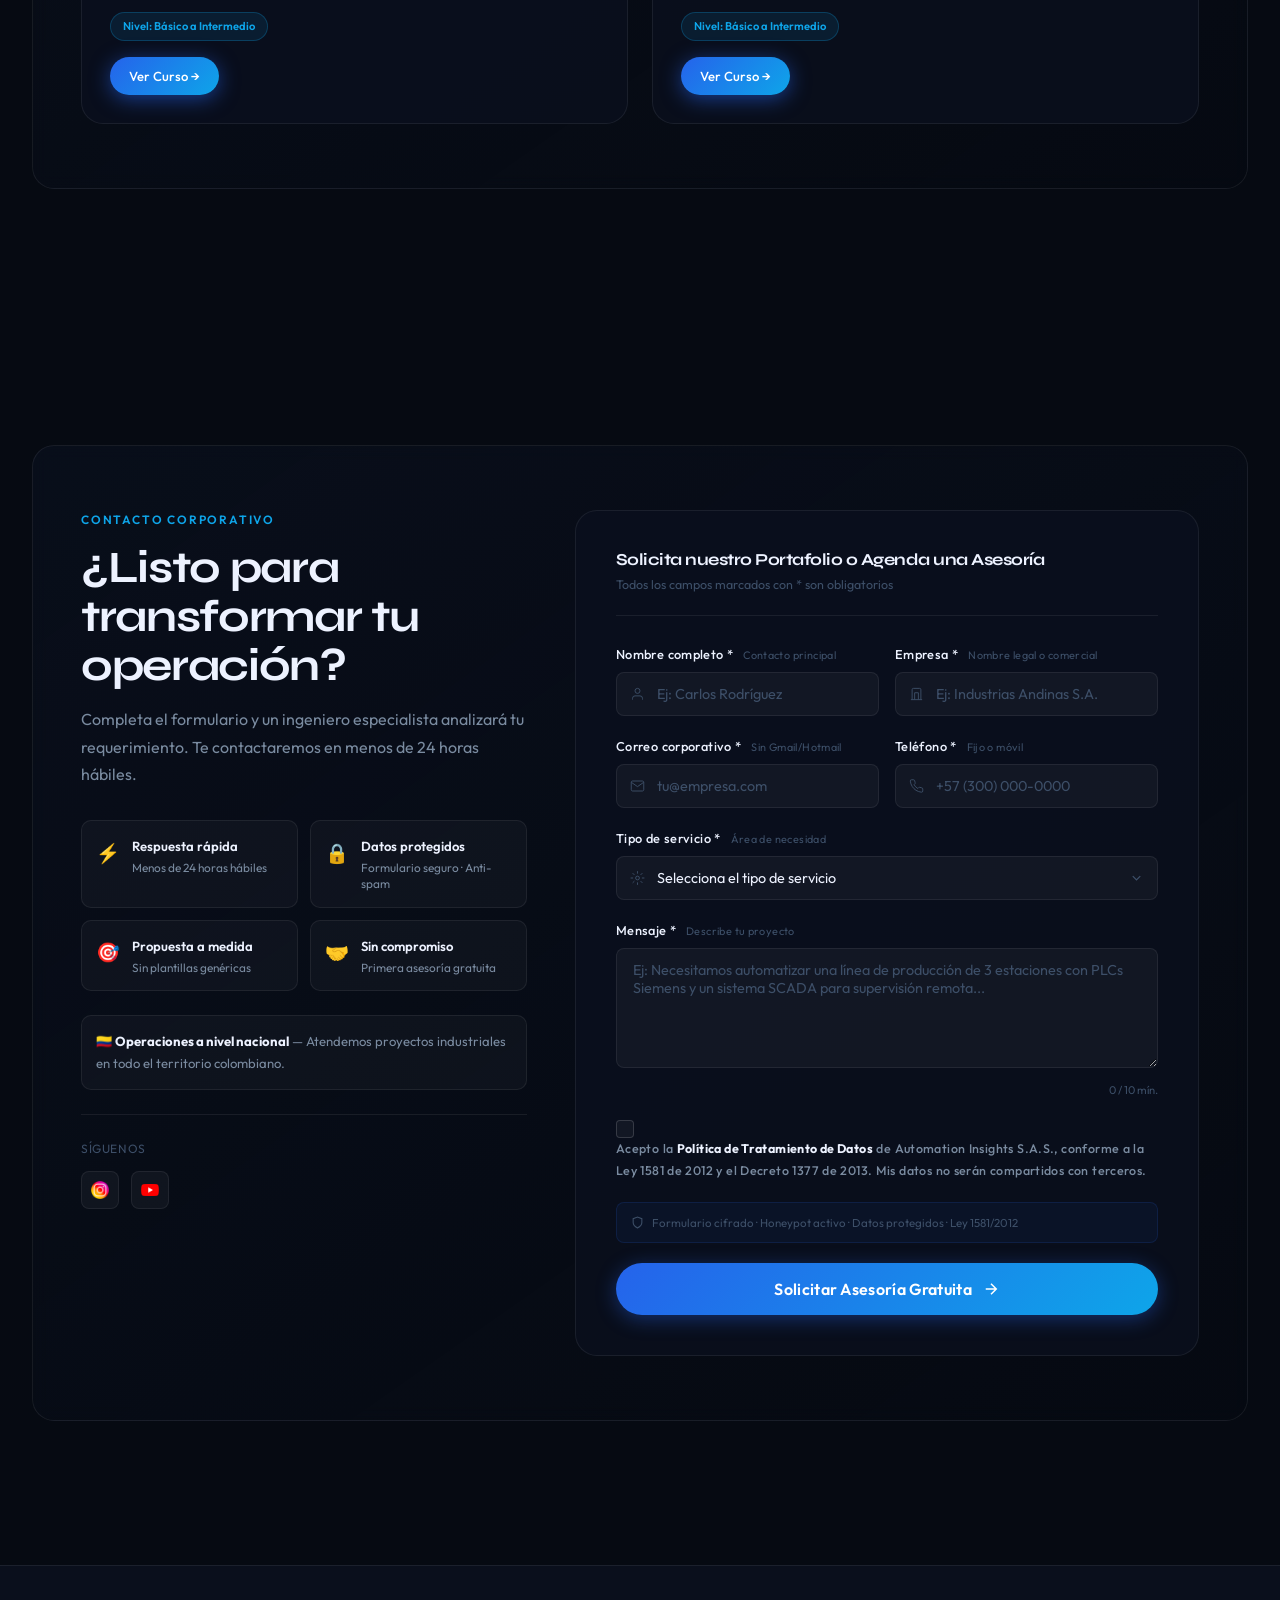
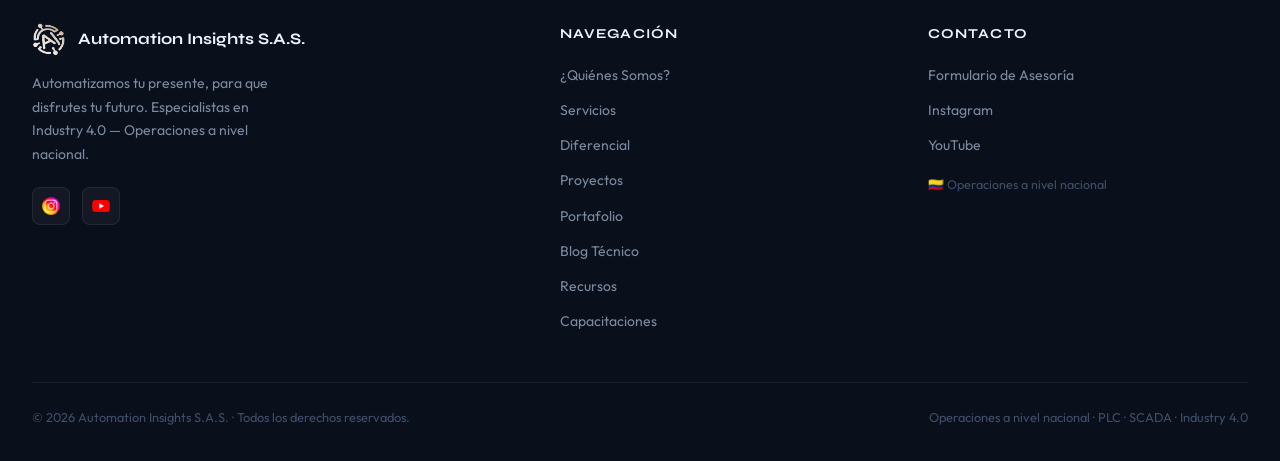
==== commit cc0e8fc7: "Update index.html" ====
--- a/index.html
+++ b/index.html
@@ -300,7 +300,7 @@
       </div>
       <div class="service-card reveal reveal-delay-2">
         <video
-          src="HMI_PLC.mp4"
+          src="HMI_PLC_1.mp4"
           autoplay
           muted
           loop
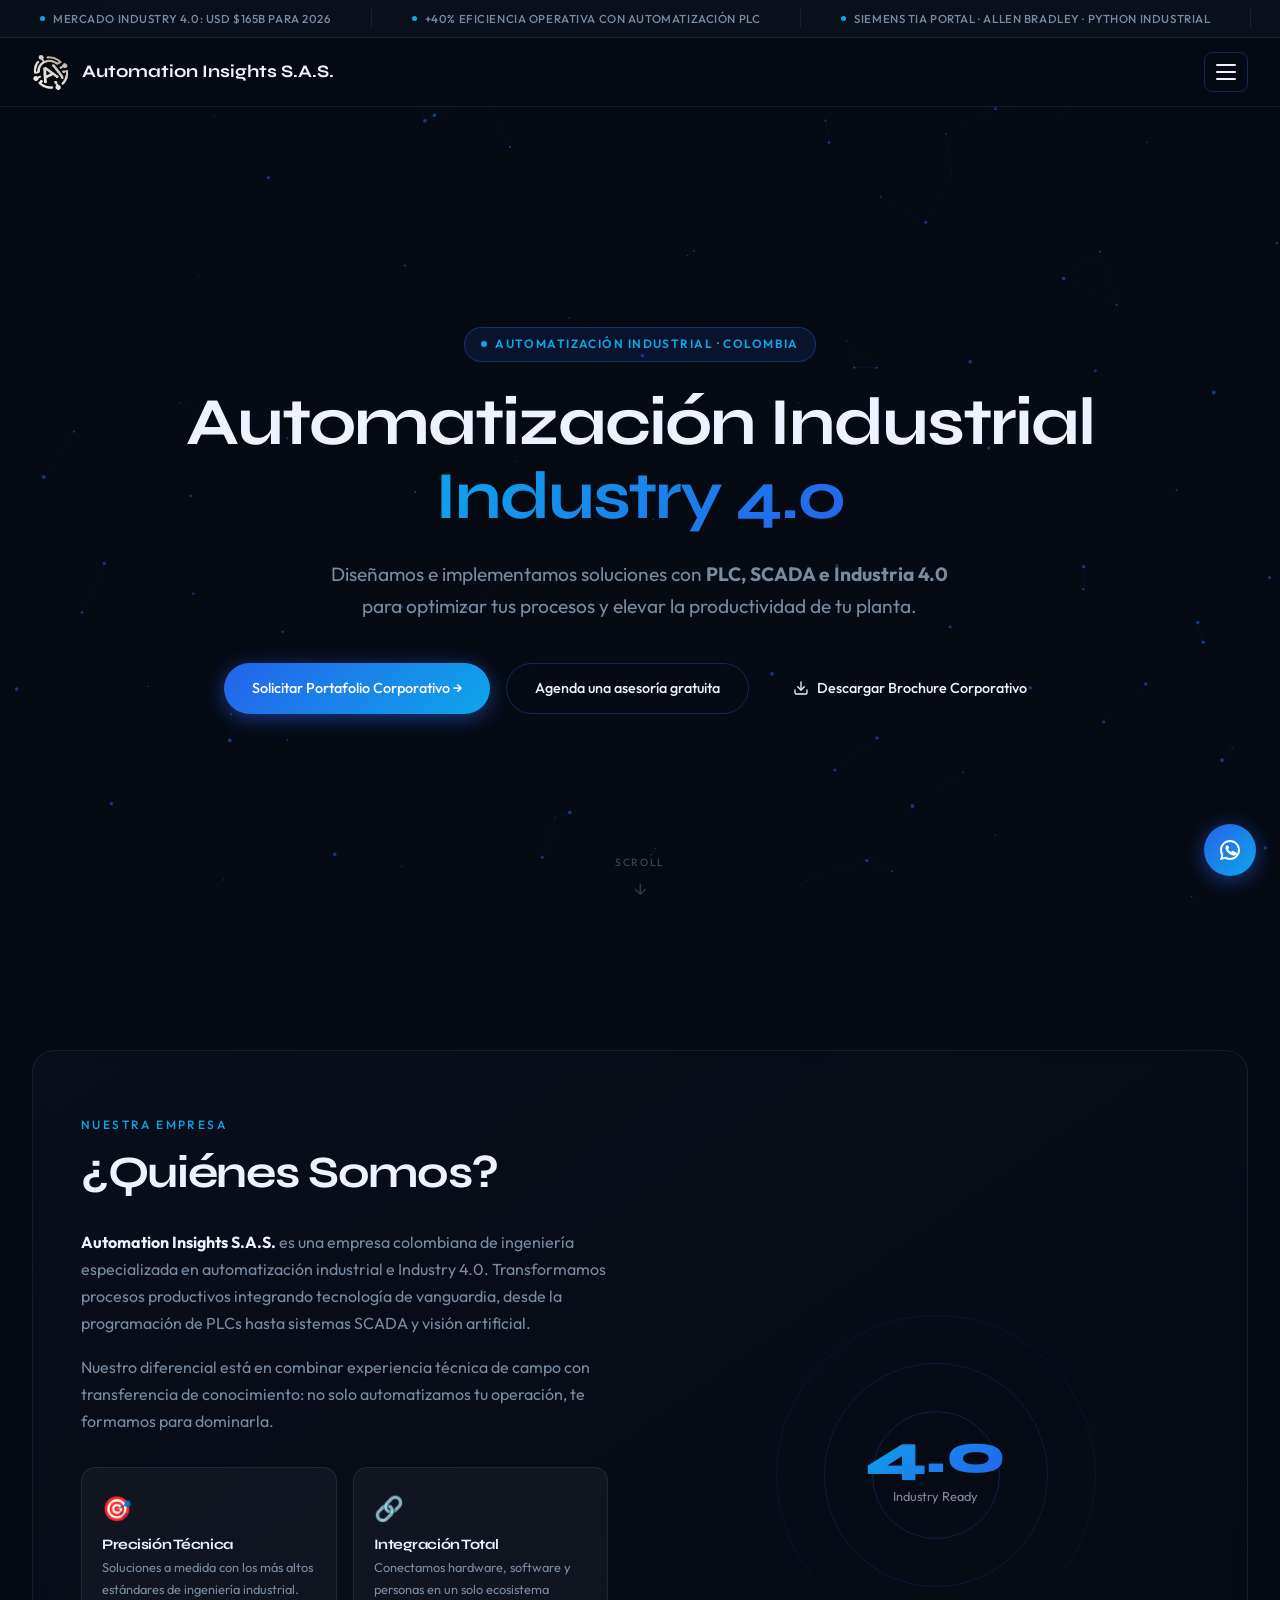
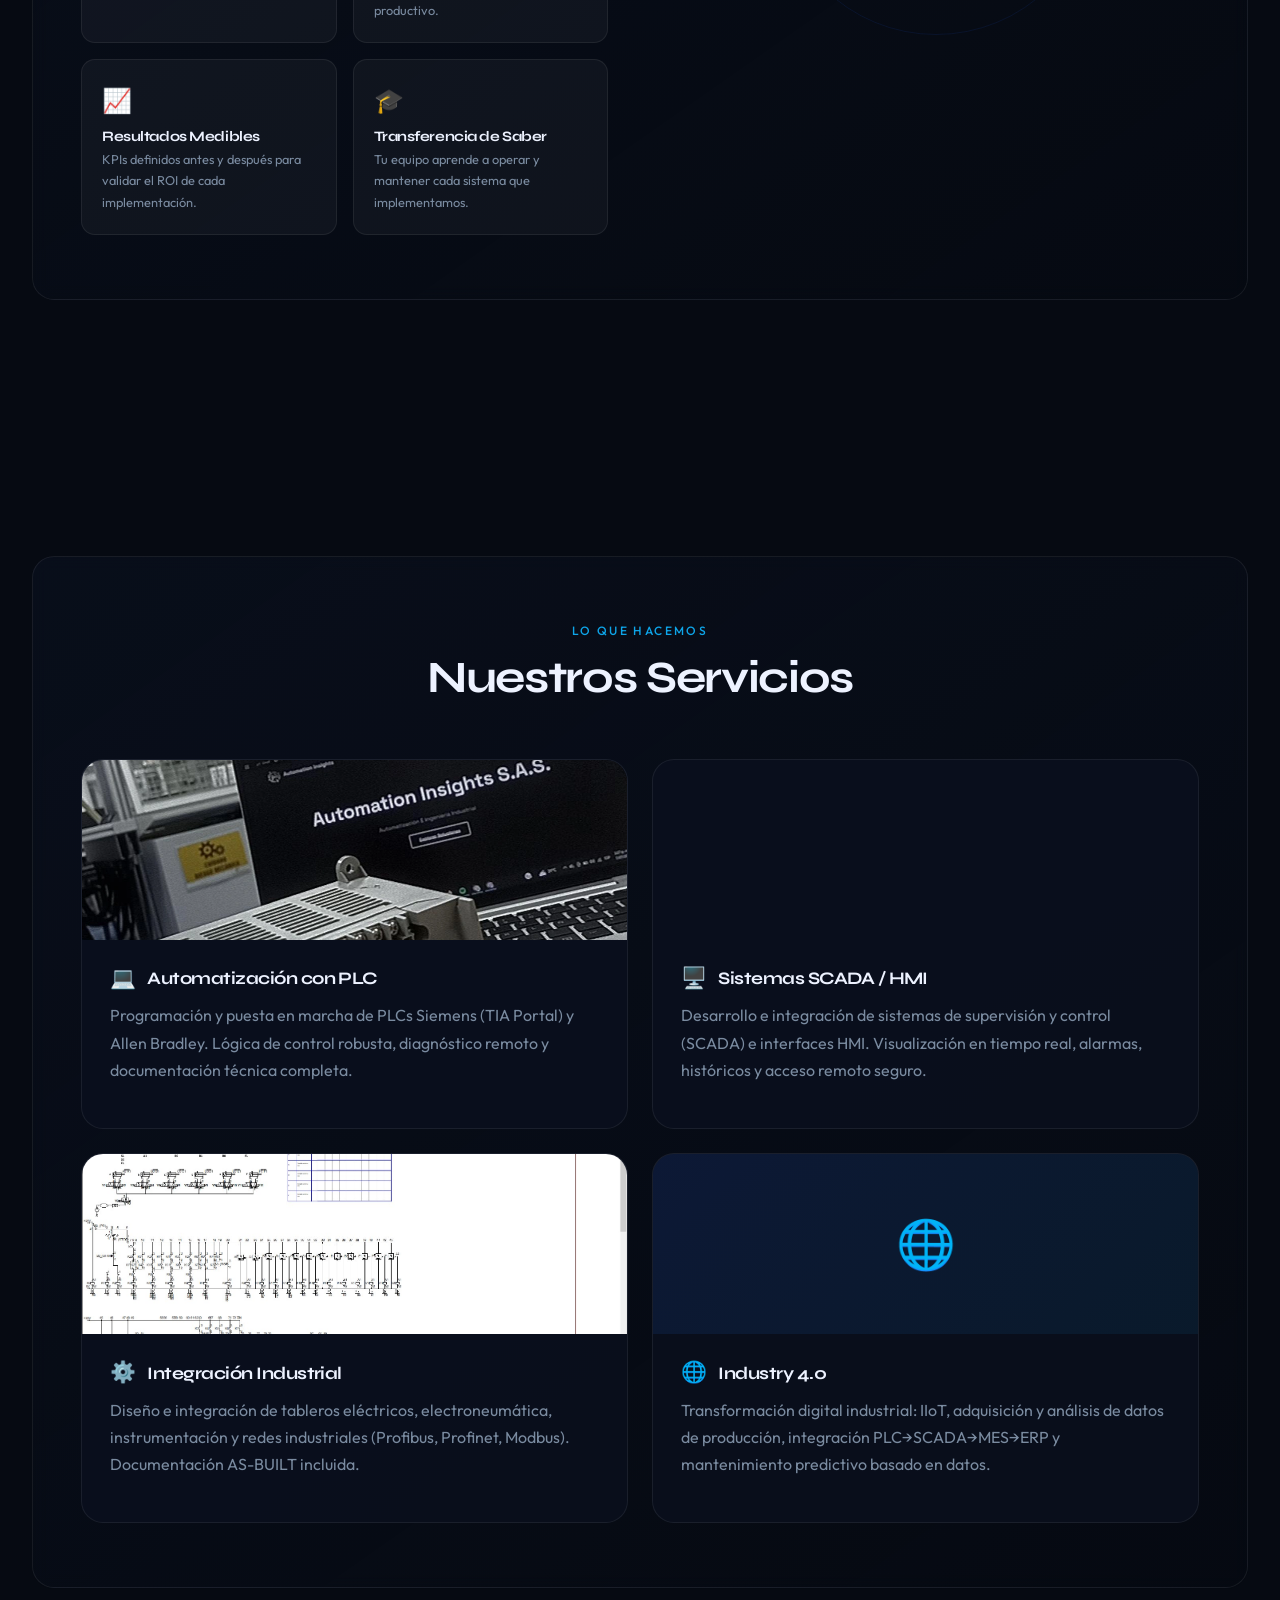
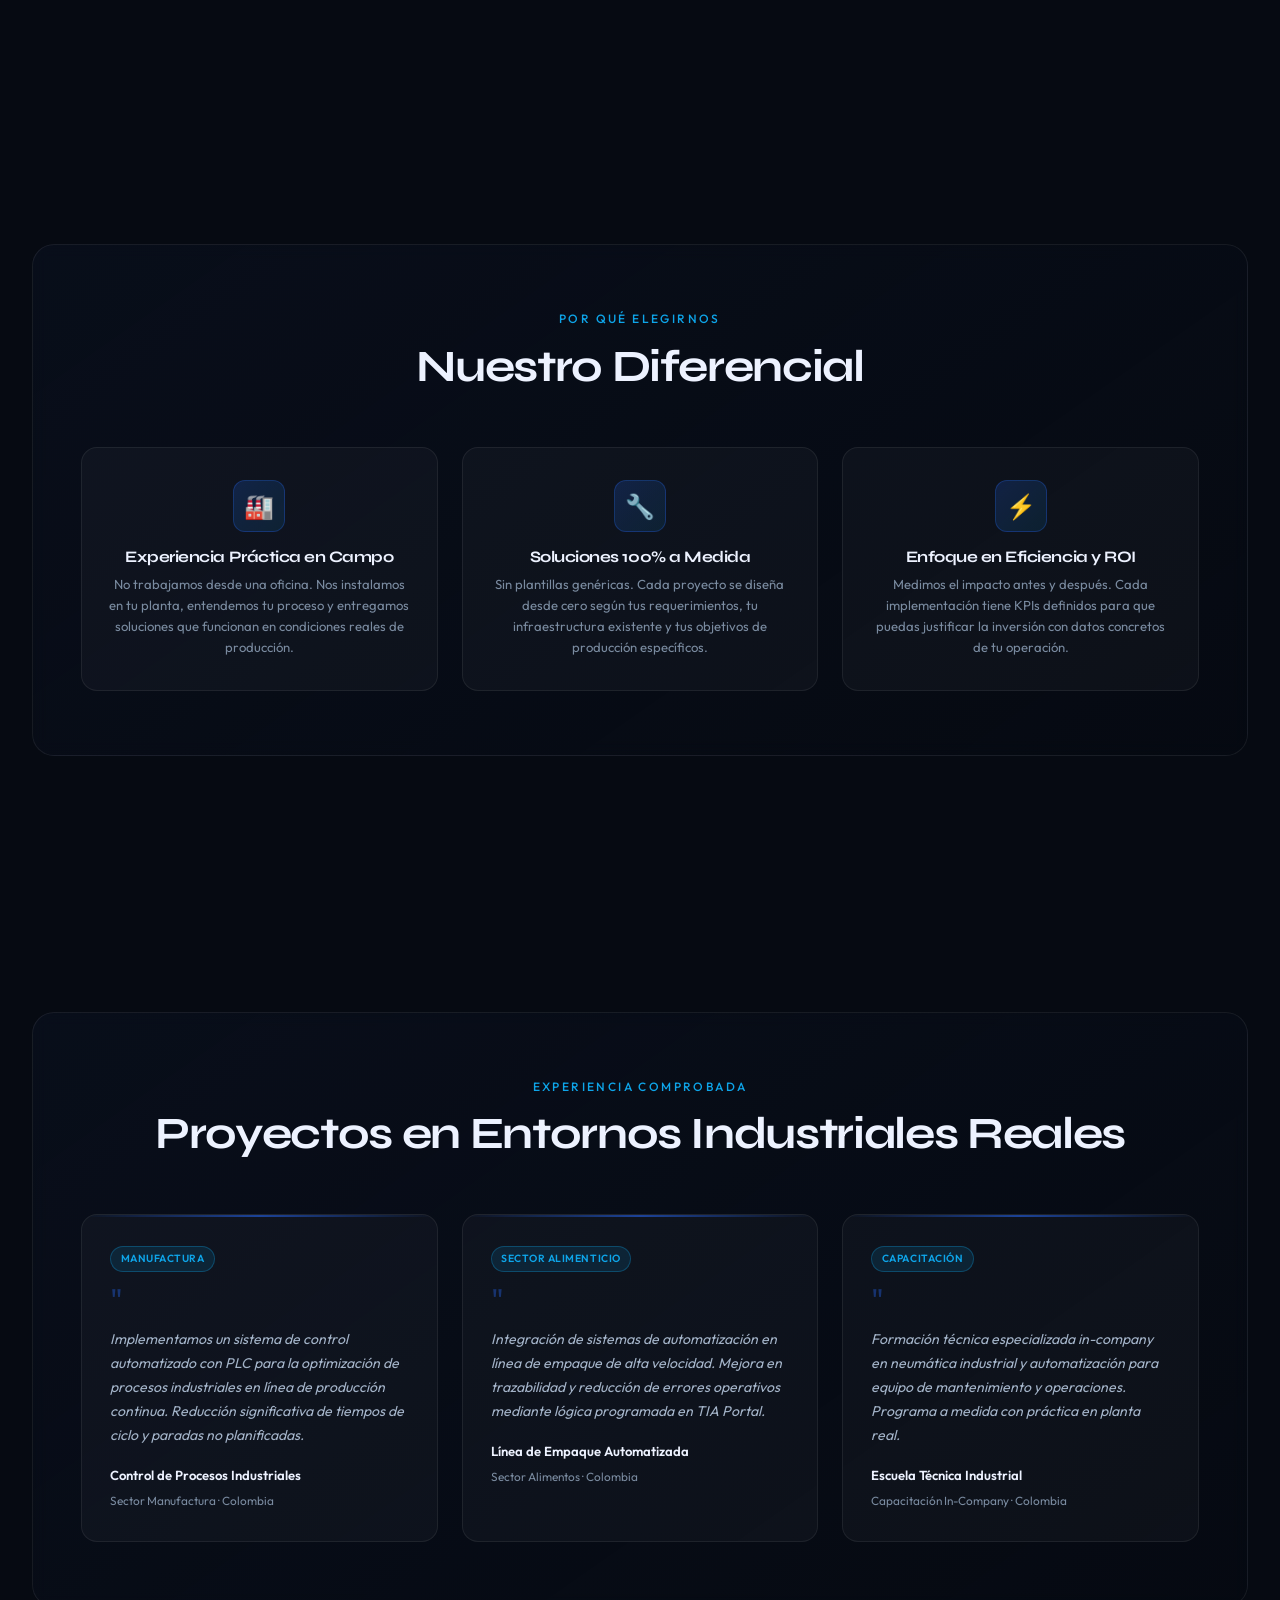
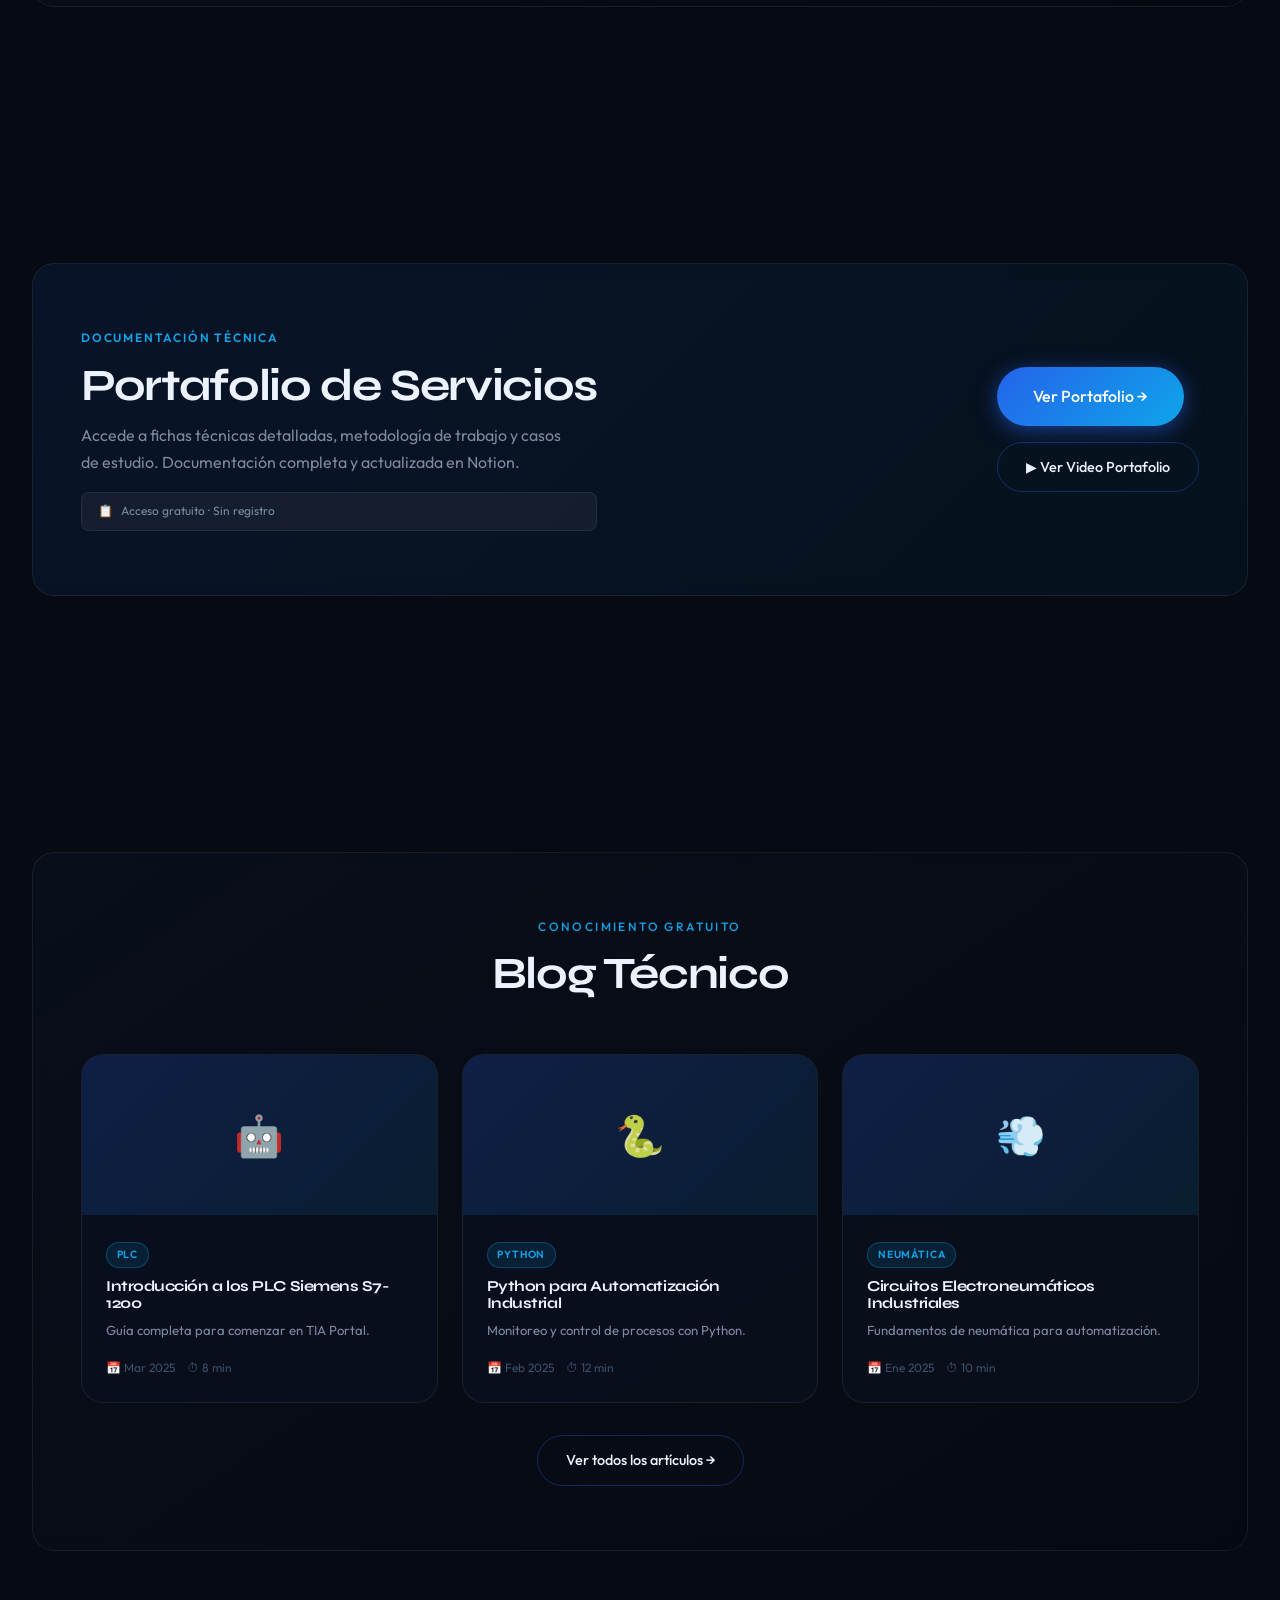
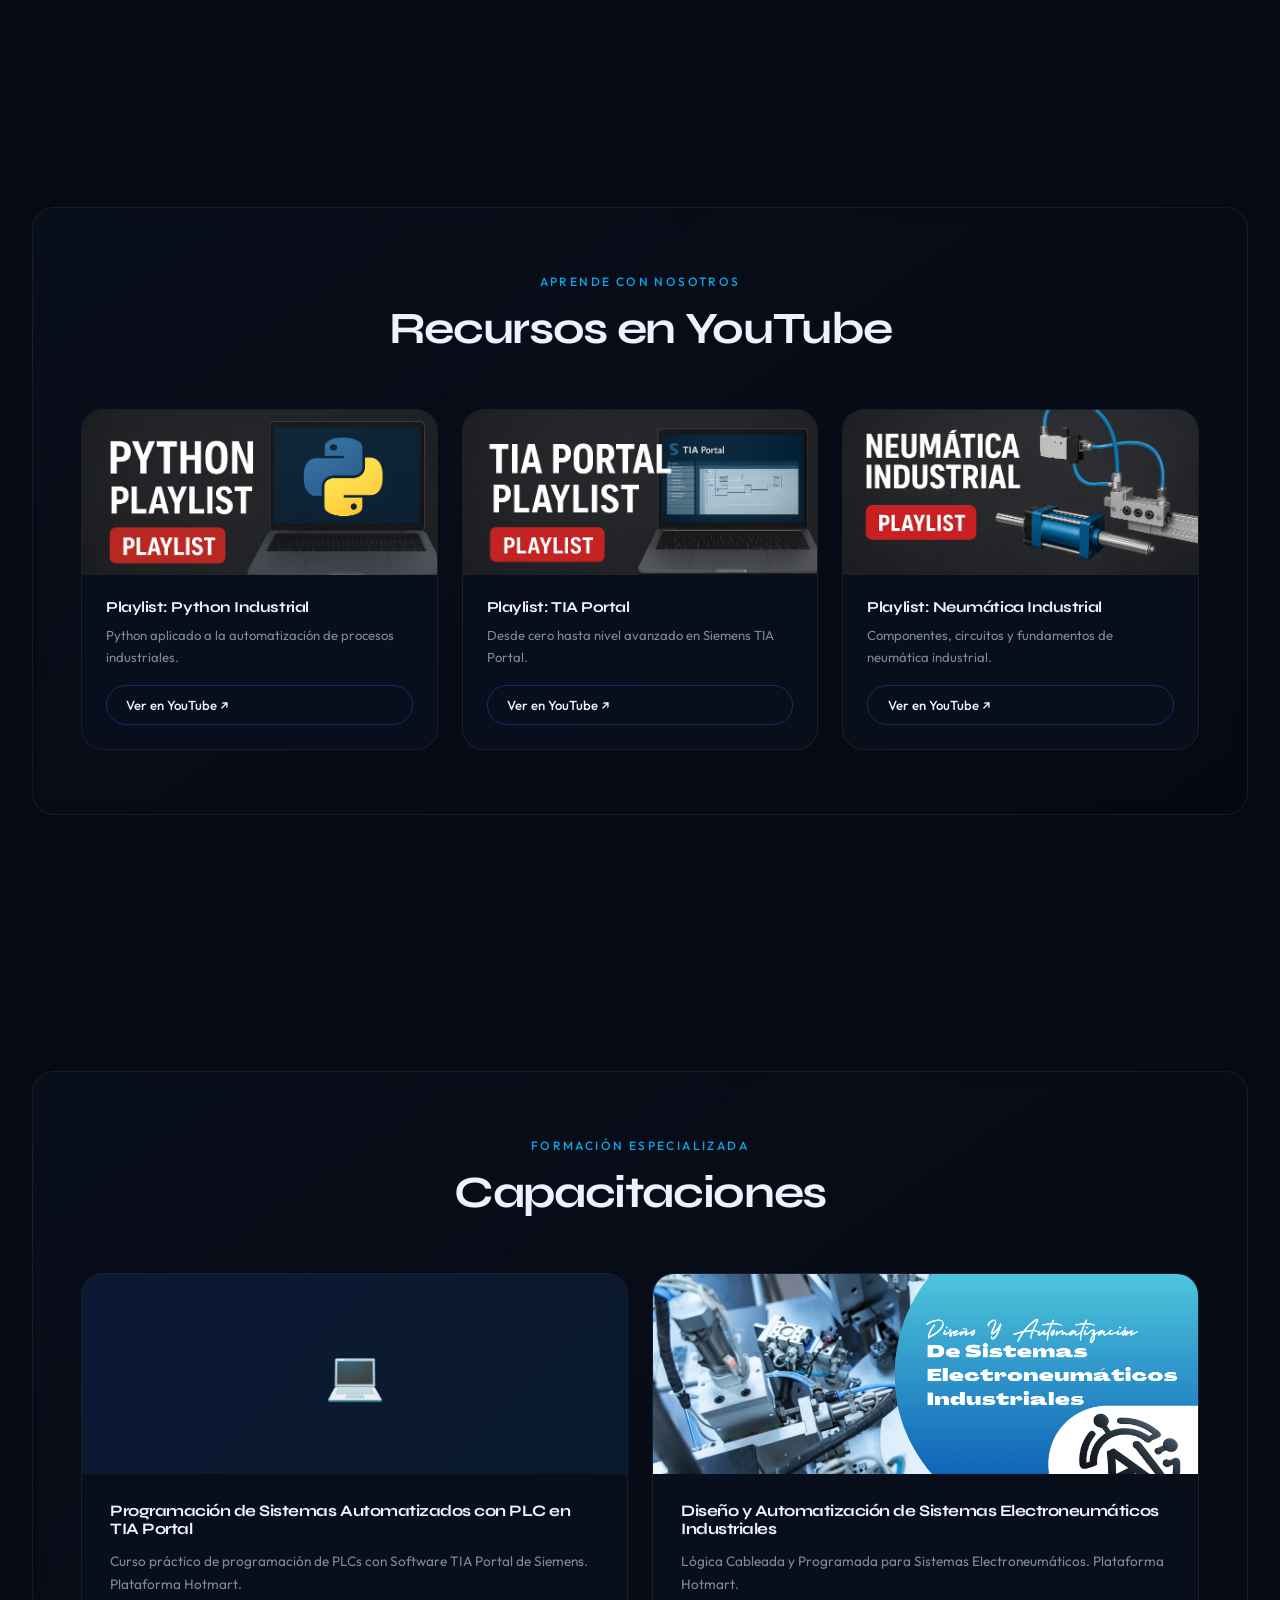
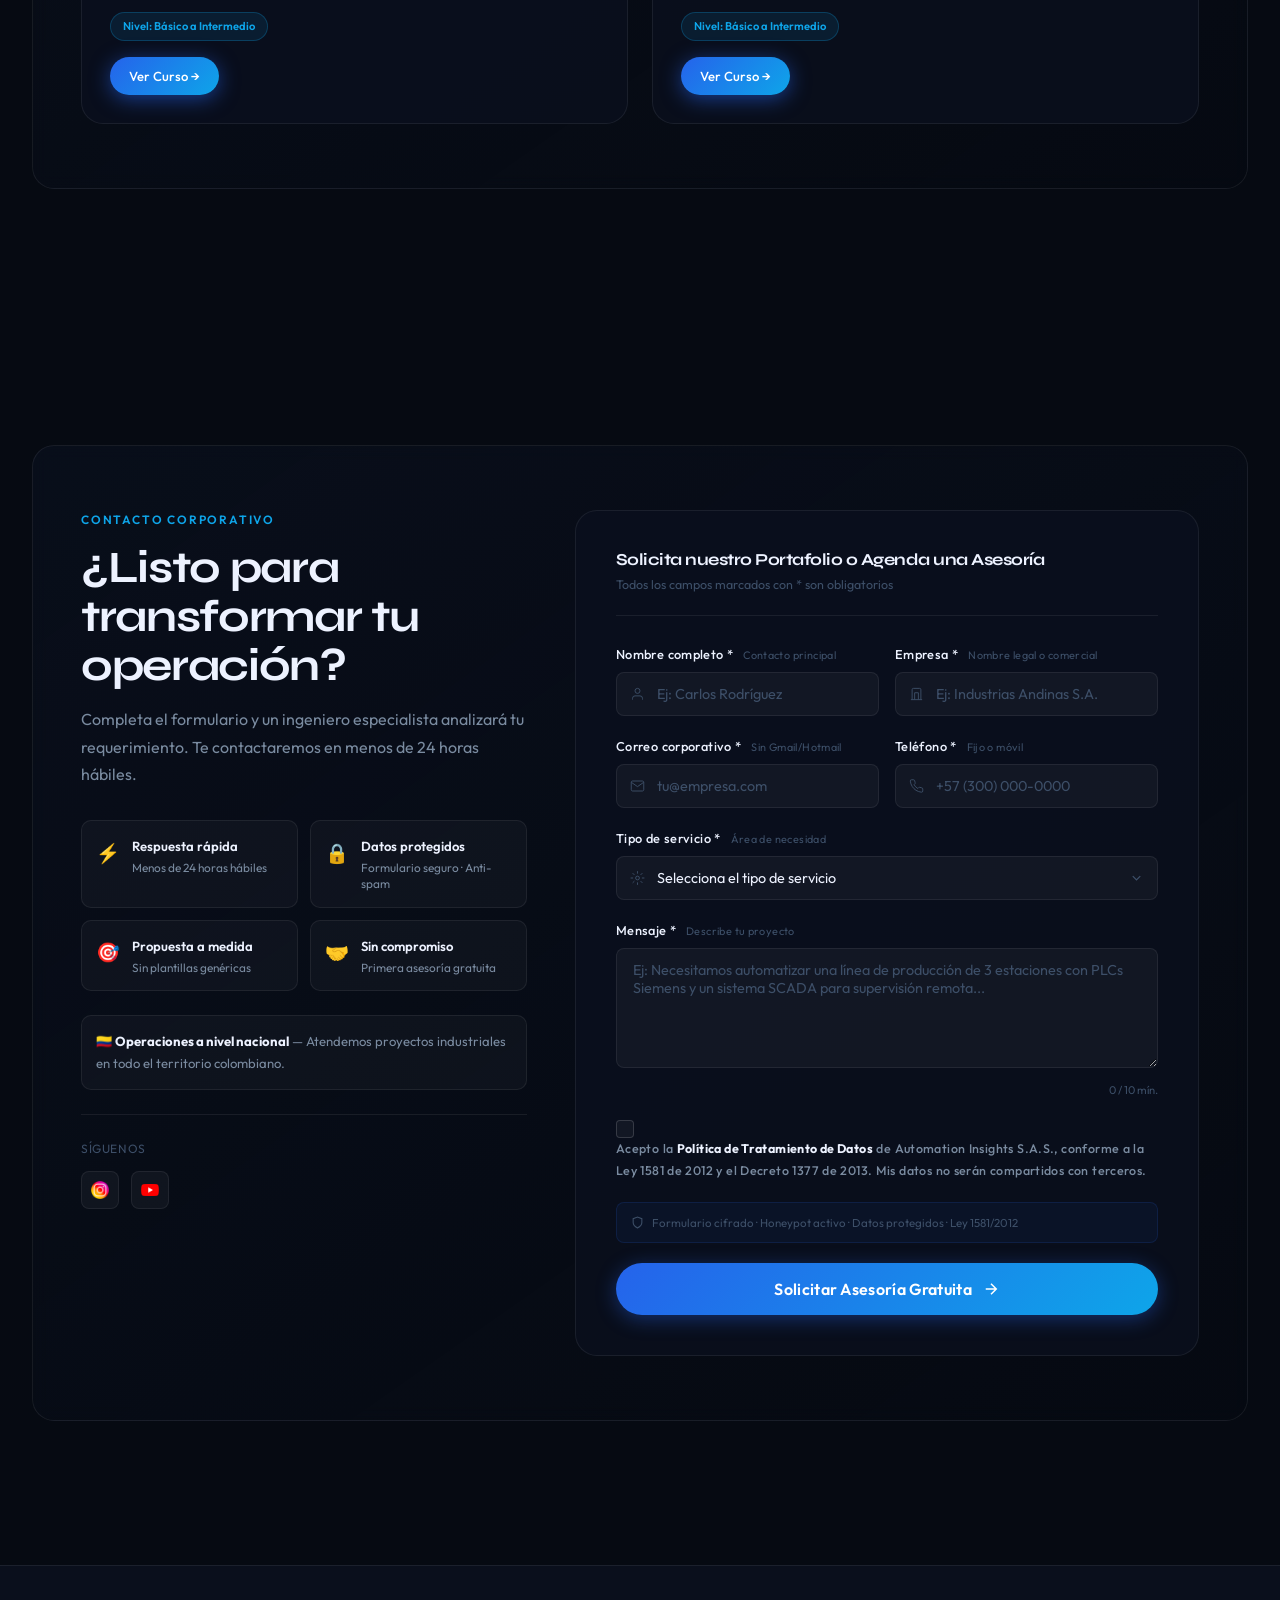
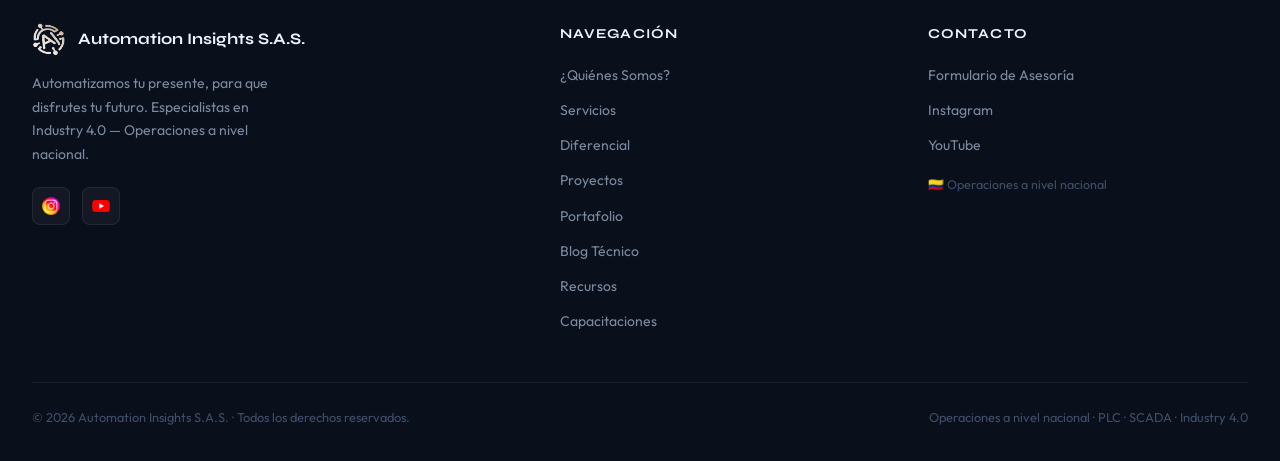
==== commit 8cdcb11e: "Add download link for corporate brochure Added a link to download the corporate brochure in PDF form" ====
--- a/index.html
+++ b/index.html
@@ -229,6 +229,21 @@
       <!-- CTA principal: scroll suave al formulario de contacto -->
       <a href="#contacto" class="btn btn-primary">Solicitar Portafolio Corporativo →</a>
       <a href="#contacto" class="btn btn-outline">Agenda una asesoría gratuita</a>
+      <!-- AGREGA ESTA LÍNEA A CONTINUACIÓN: -->
+<a href="Brochure_AI_SAS.pdf"
+   download="Brochure_Automation_Insights_SAS.pdf"
+   class="btn btn-brochure"
+   aria-label="Descargar Brochure Corporativo en PDF">
+  <svg width="16" height="16" viewBox="0 0 24 24"
+    fill="none" stroke="currentColor" stroke-width="2"
+    stroke-linecap="round" stroke-linejoin="round"
+    aria-hidden="true">
+    <path d="M21 15v4a2 2 0 01-2 2H5a2 2 0 01-2-2v-4"/>
+    <polyline points="7 10 12 15 17 10"/>
+    <line x1="12" y1="15" x2="12" y2="3"/>
+  </svg>
+  Descargar Brochure Corporativo
+</a>
     </div>
   </div>
   <div class="scroll-indicator" aria-hidden="true">
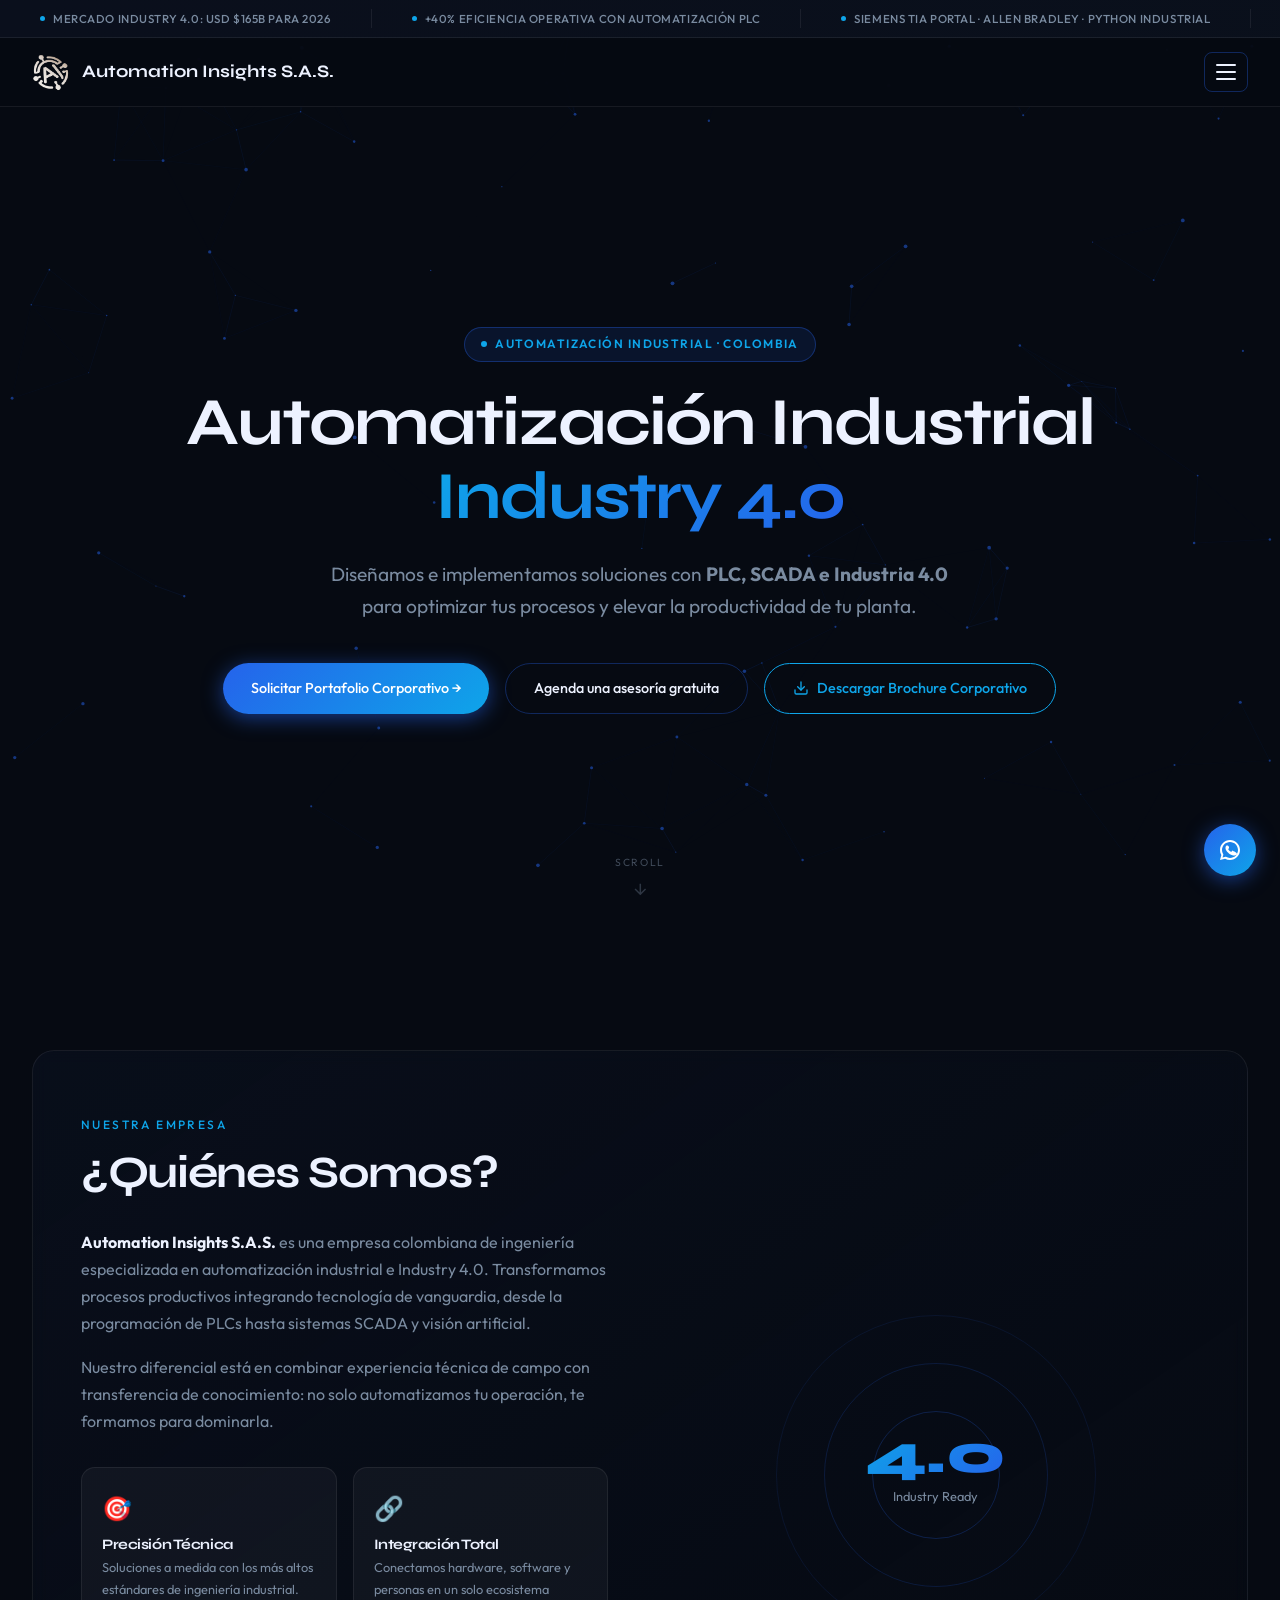
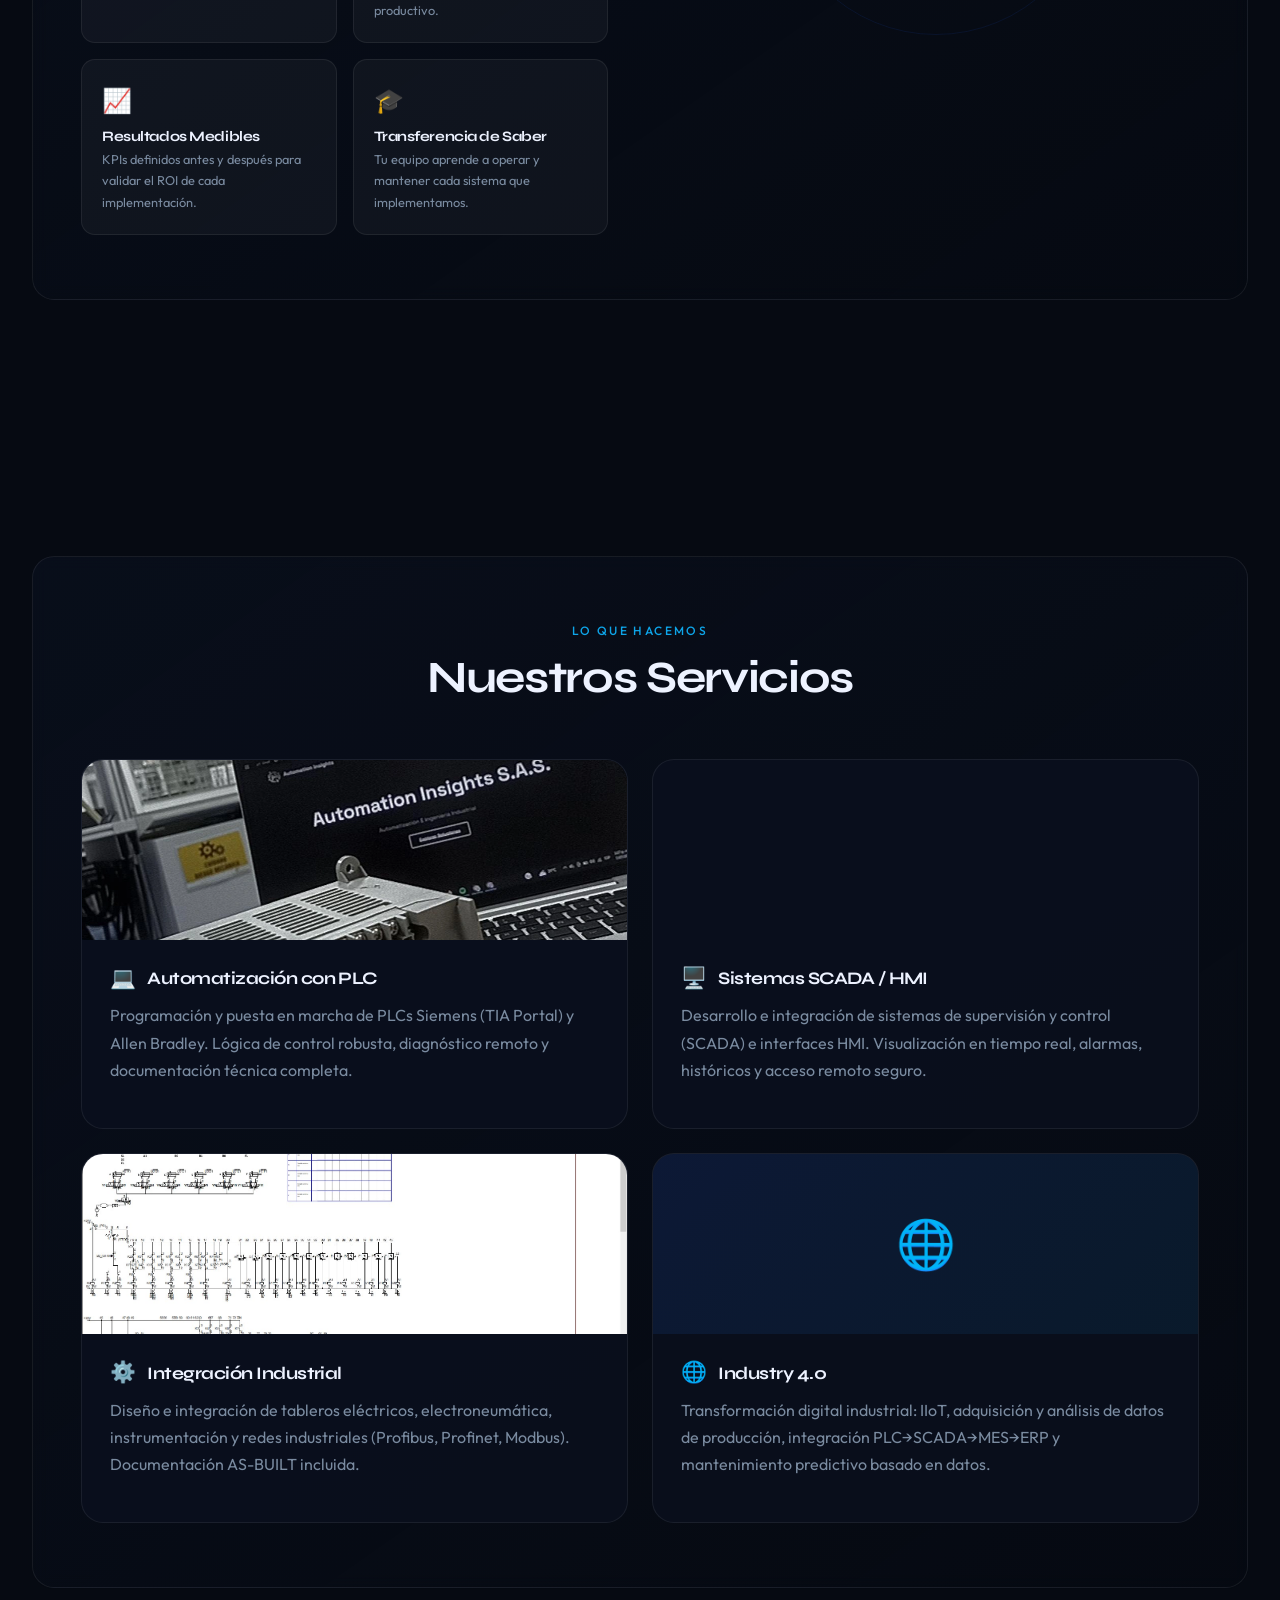
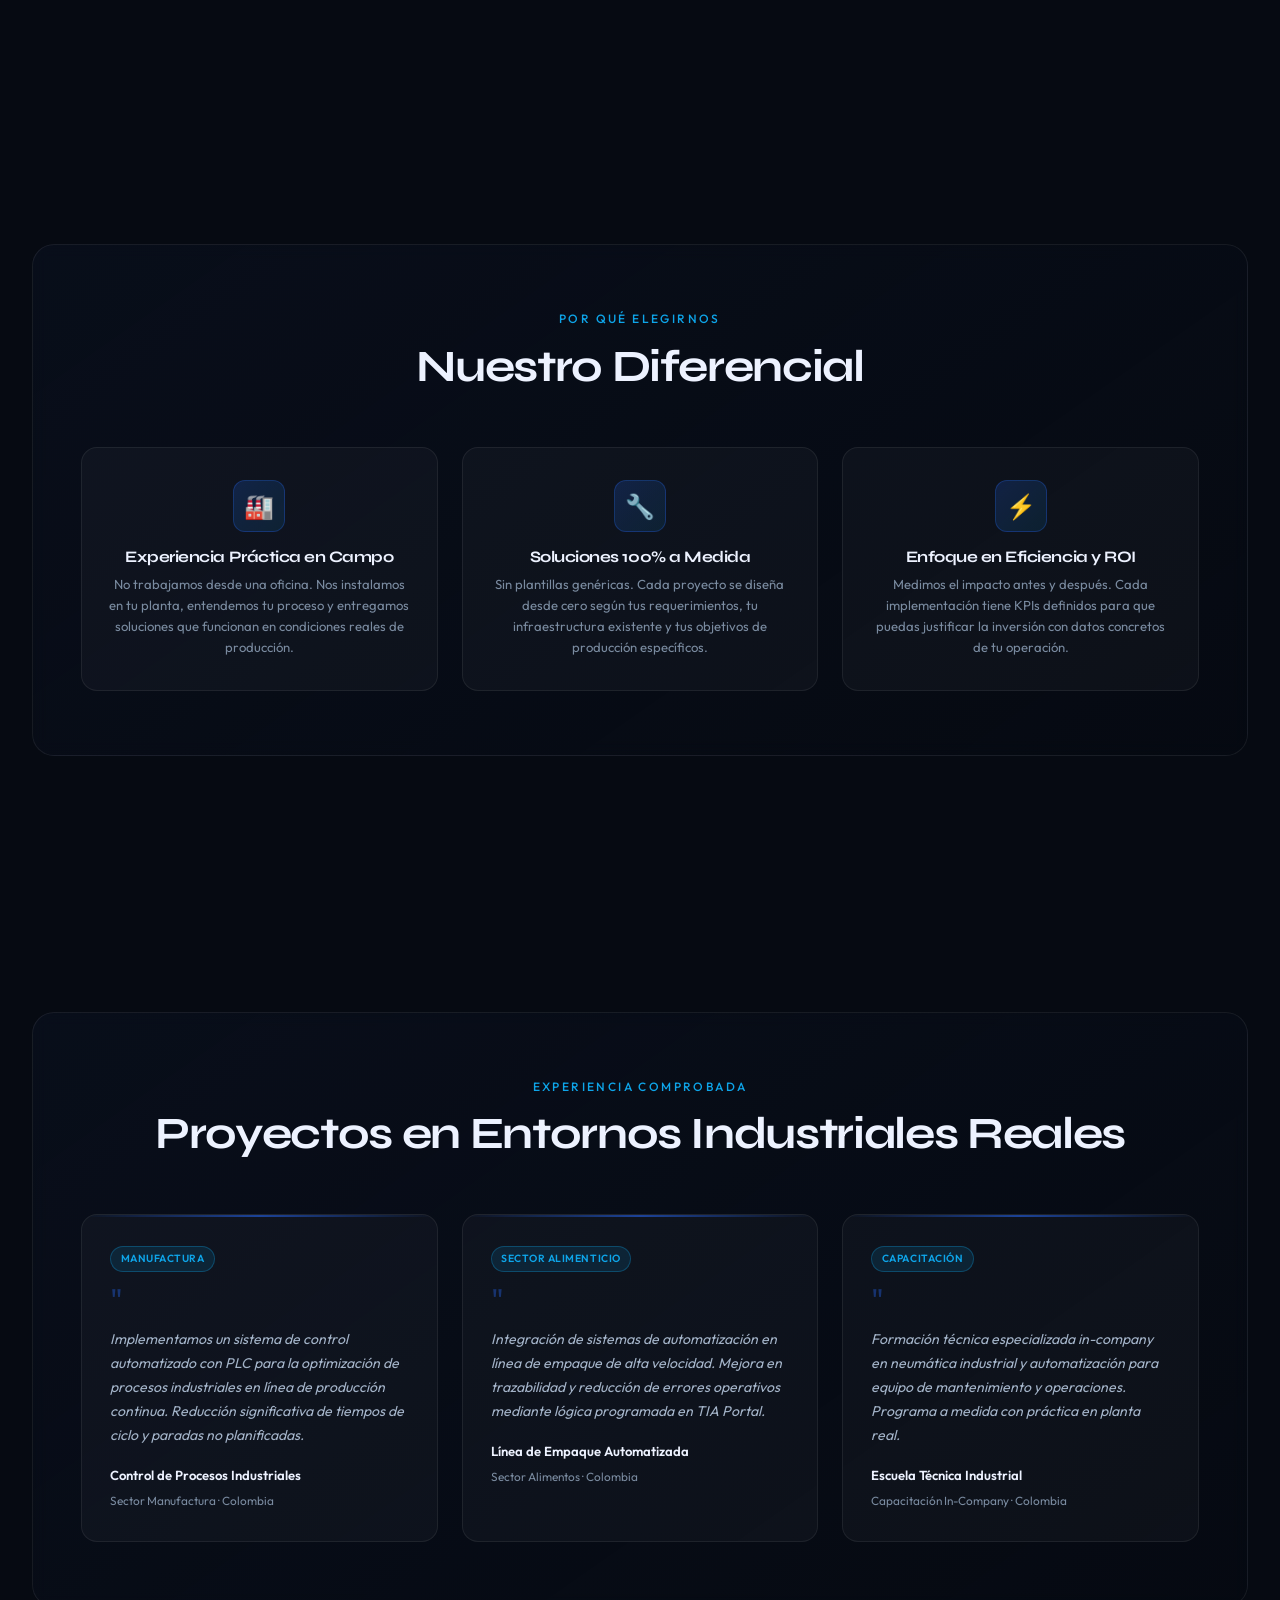
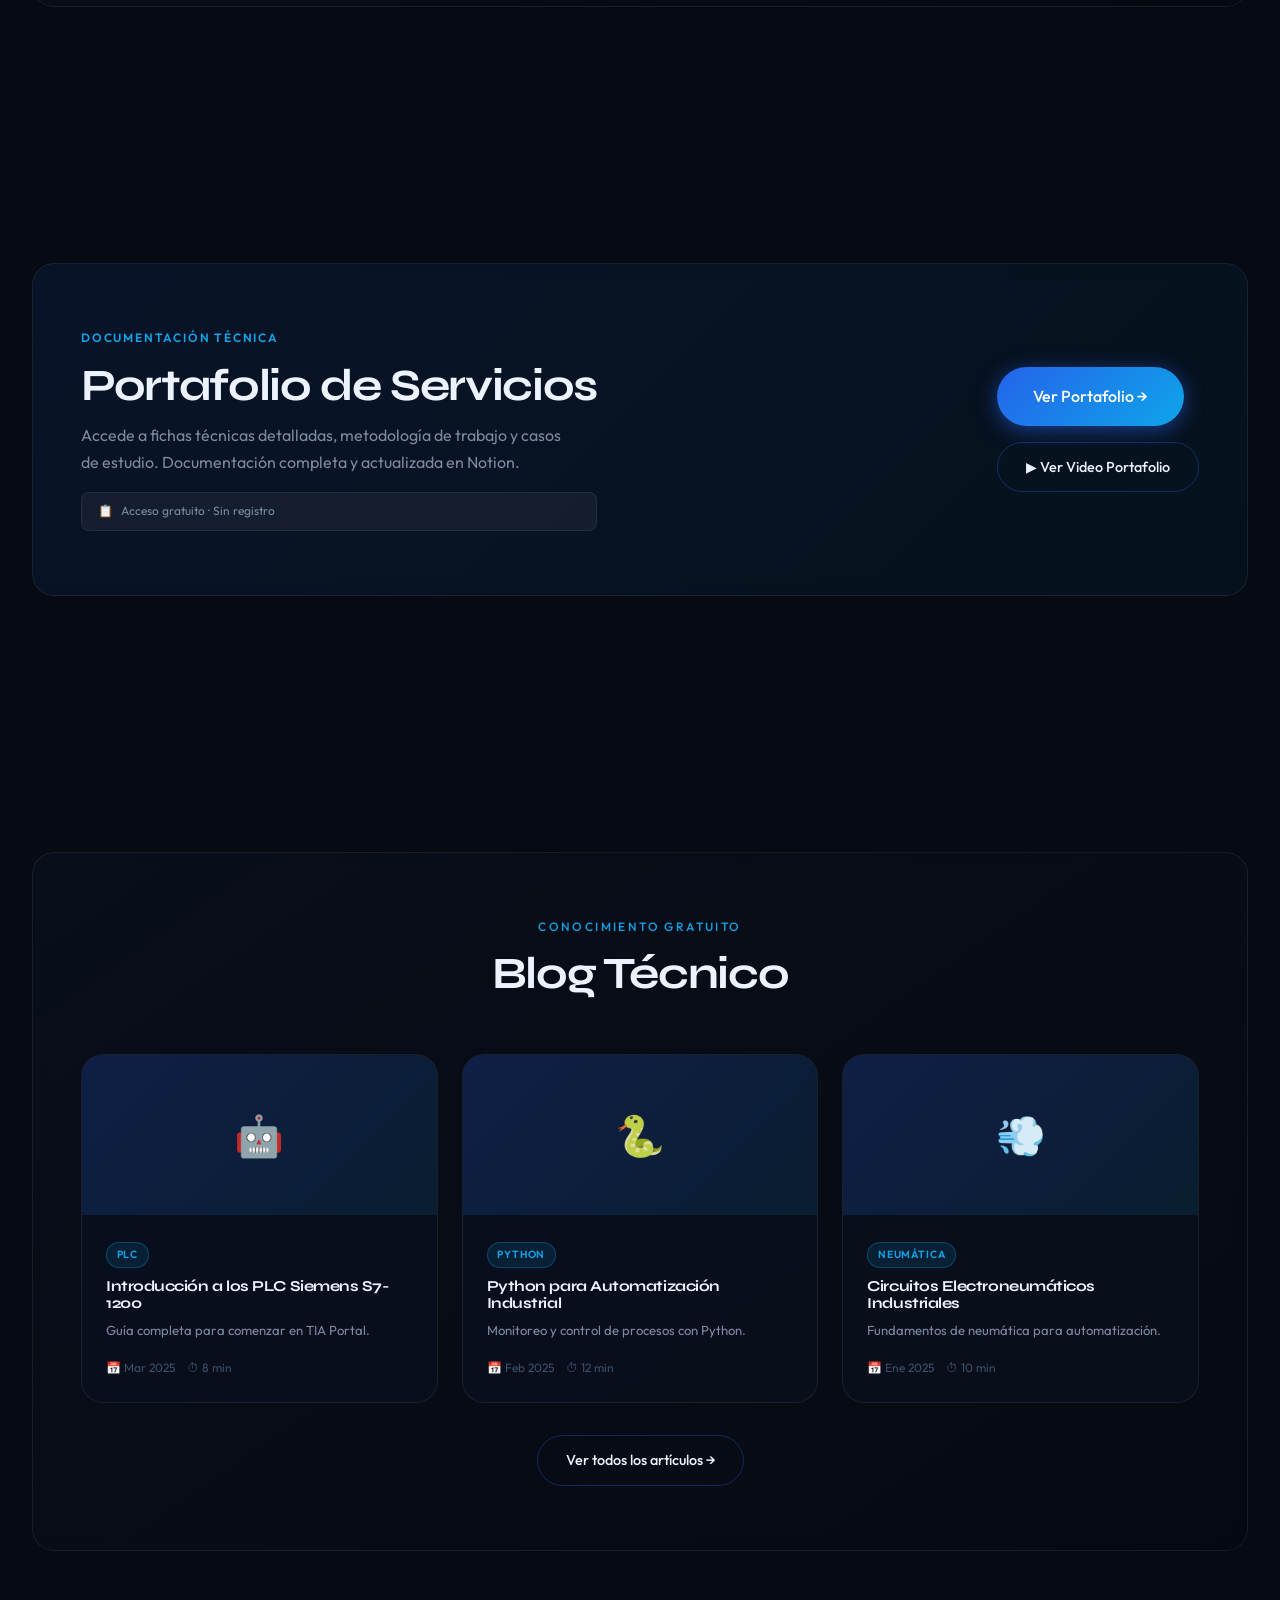
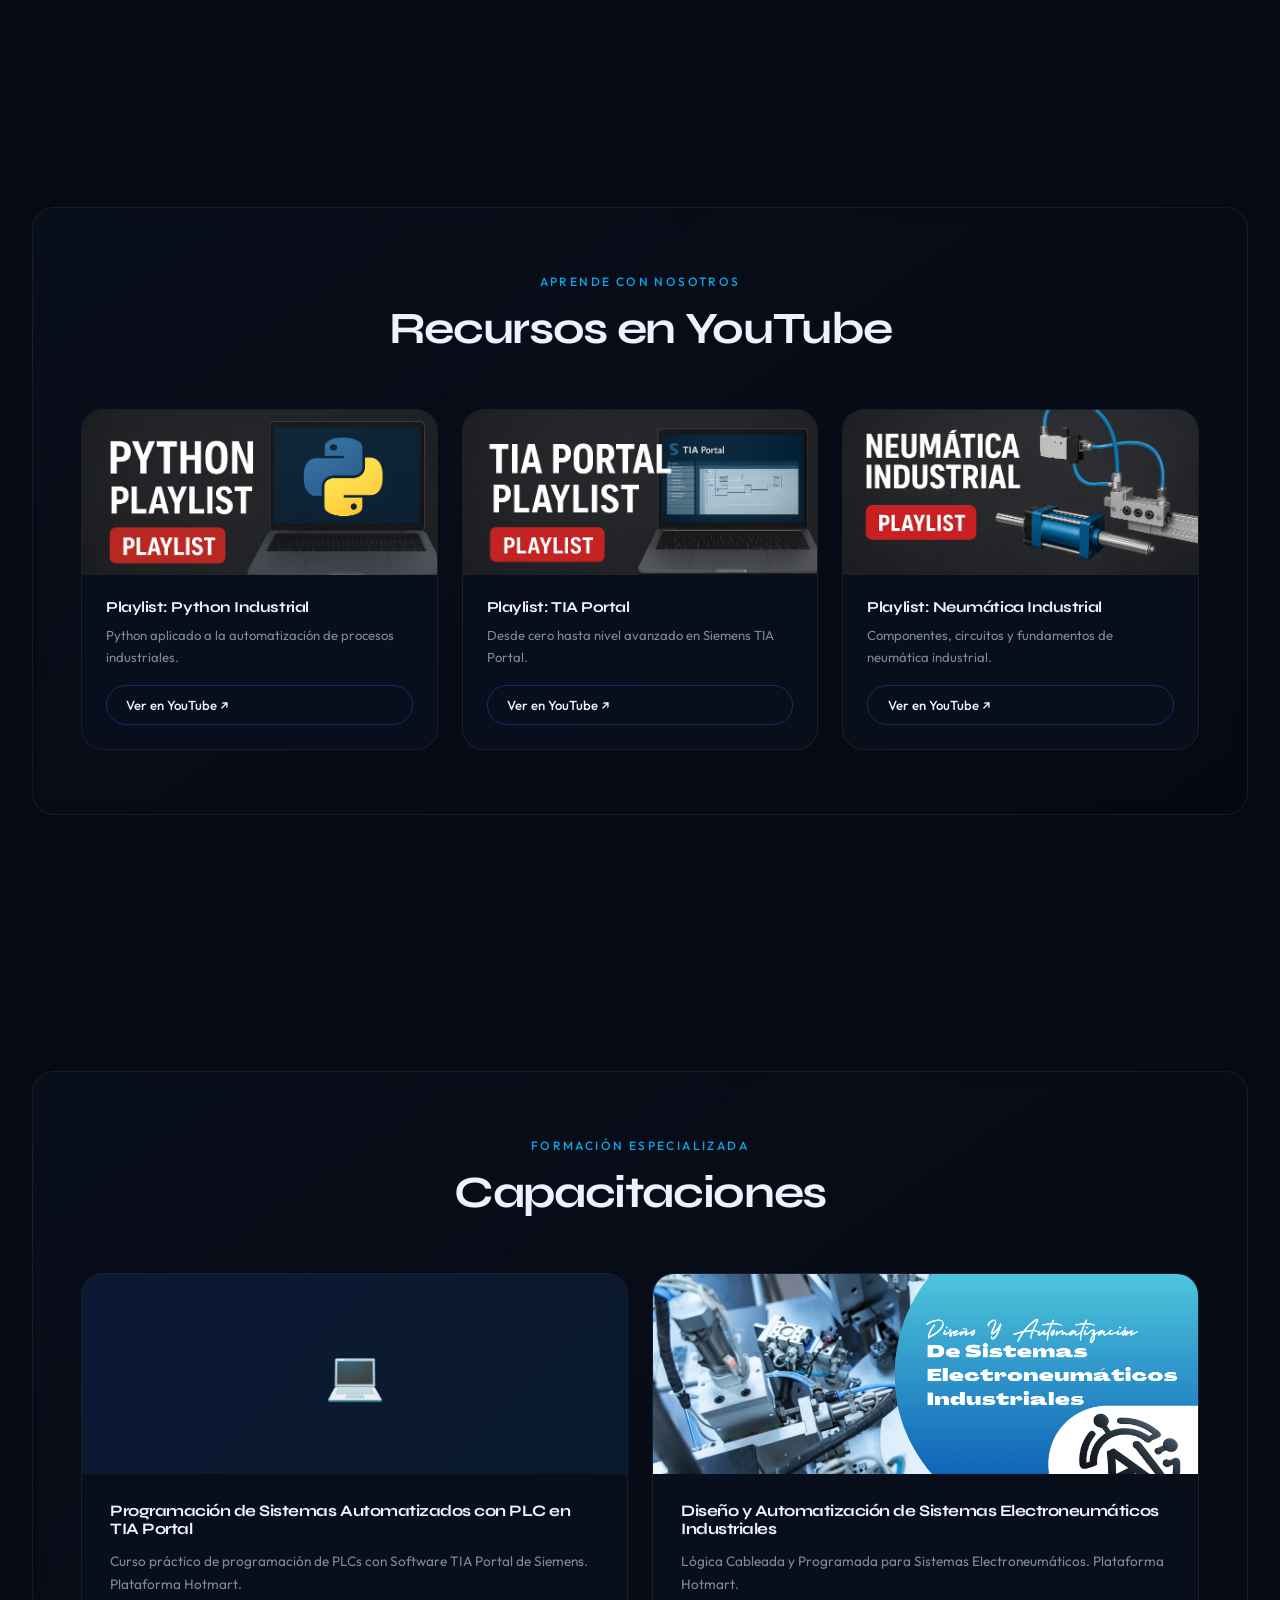
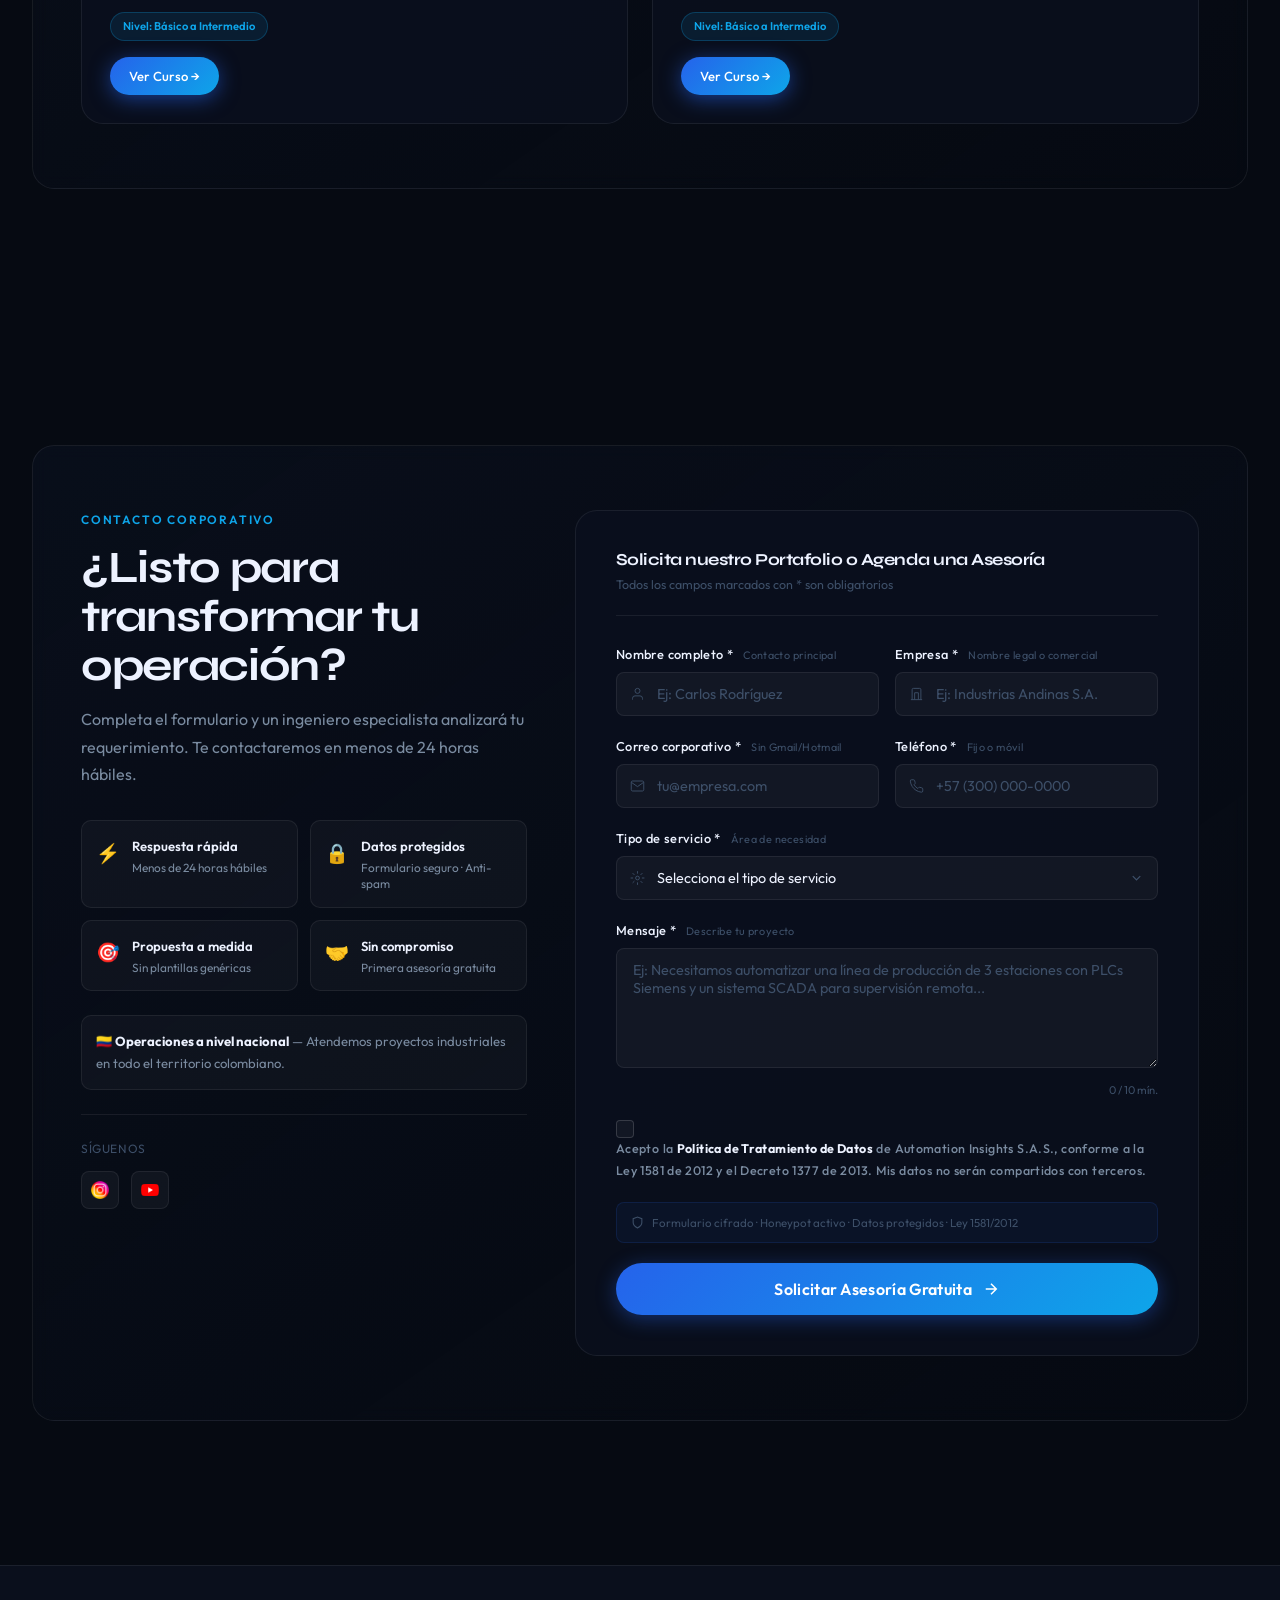
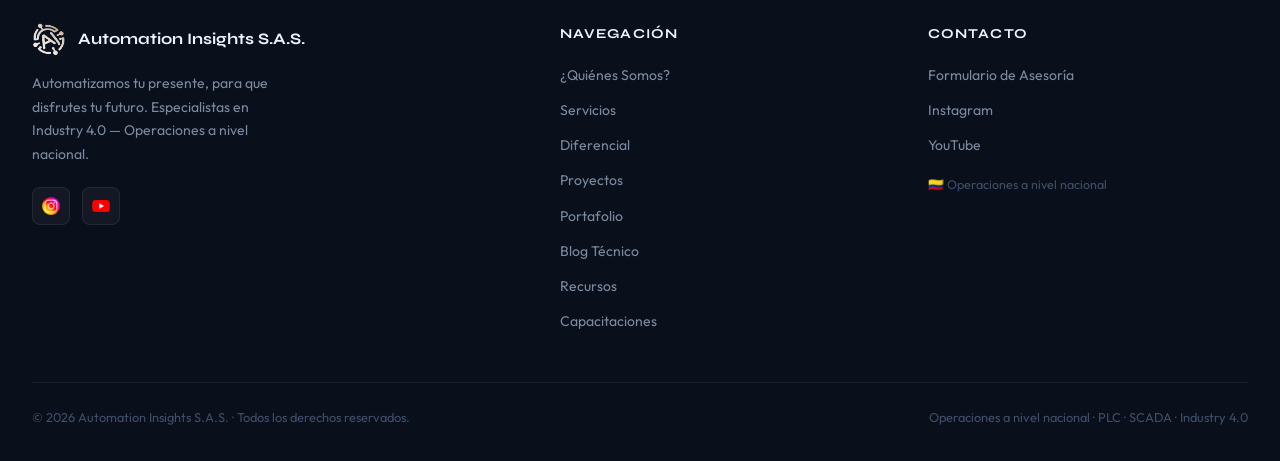
==== commit 563939a5: "Update download attribute for brochure link" ====
--- a/index.html
+++ b/index.html
@@ -231,7 +231,7 @@
       <a href="#contacto" class="btn btn-outline">Agenda una asesoría gratuita</a>
       <!-- AGREGA ESTA LÍNEA A CONTINUACIÓN: -->
 <a href="Brochure_AI_SAS.pdf"
-   download="Brochure_Automation_Insights_SAS.pdf"
+   download="Brochure_AI S.A.S.pdf"
    class="btn btn-brochure"
    aria-label="Descargar Brochure Corporativo en PDF">
   <svg width="16" height="16" viewBox="0 0 24 24"
--- a/styles.css
+++ b/styles.css
@@ -1078,3 +1078,38 @@
   .chat-window { width: calc(100vw - 32px); right: 16px; bottom: 140px; }
   .hero-cta { flex-direction: column; align-items: center; }
 }
+/* ── Botón Brochure — Descarga PDF Corporativo ── */
+.btn-brochure {
+  display: inline-flex;
+  align-items: center;
+  gap: 0.5rem;
+  padding: 0.75rem 1.75rem;
+  border-radius: 50px;
+  font-family: var(--font-body);
+  font-weight: 500;
+  font-size: 0.9rem;
+  cursor: pointer;
+  text-decoration: none;
+  /* Outline con acento cyan — diferenciado del btn-outline estándar */
+  background: transparent;
+  color: var(--accent-cyan);
+  border: 1.5px solid var(--accent-cyan);
+  box-shadow: 0 0 0 0 var(--cyan-glow);
+  transition: background 0.3s ease,
+              box-shadow 0.3s ease,
+              transform 0.3s ease,
+              color 0.2s ease;
+}
+.btn-brochure:hover {
+  background: rgba(14, 165, 233, 0.1);
+  box-shadow: 0 0 18px var(--cyan-glow);
+  transform: translateY(-2px);
+  color: var(--accent-cyan);
+}
+.btn-brochure:active {
+  transform: translateY(0);
+}
+/* Responsive: en móvil ocupa el ancho completo como los demás */
+@media (max-width: 480px) {
+  .btn-brochure { width: 100%; justify-content: center; }
+}
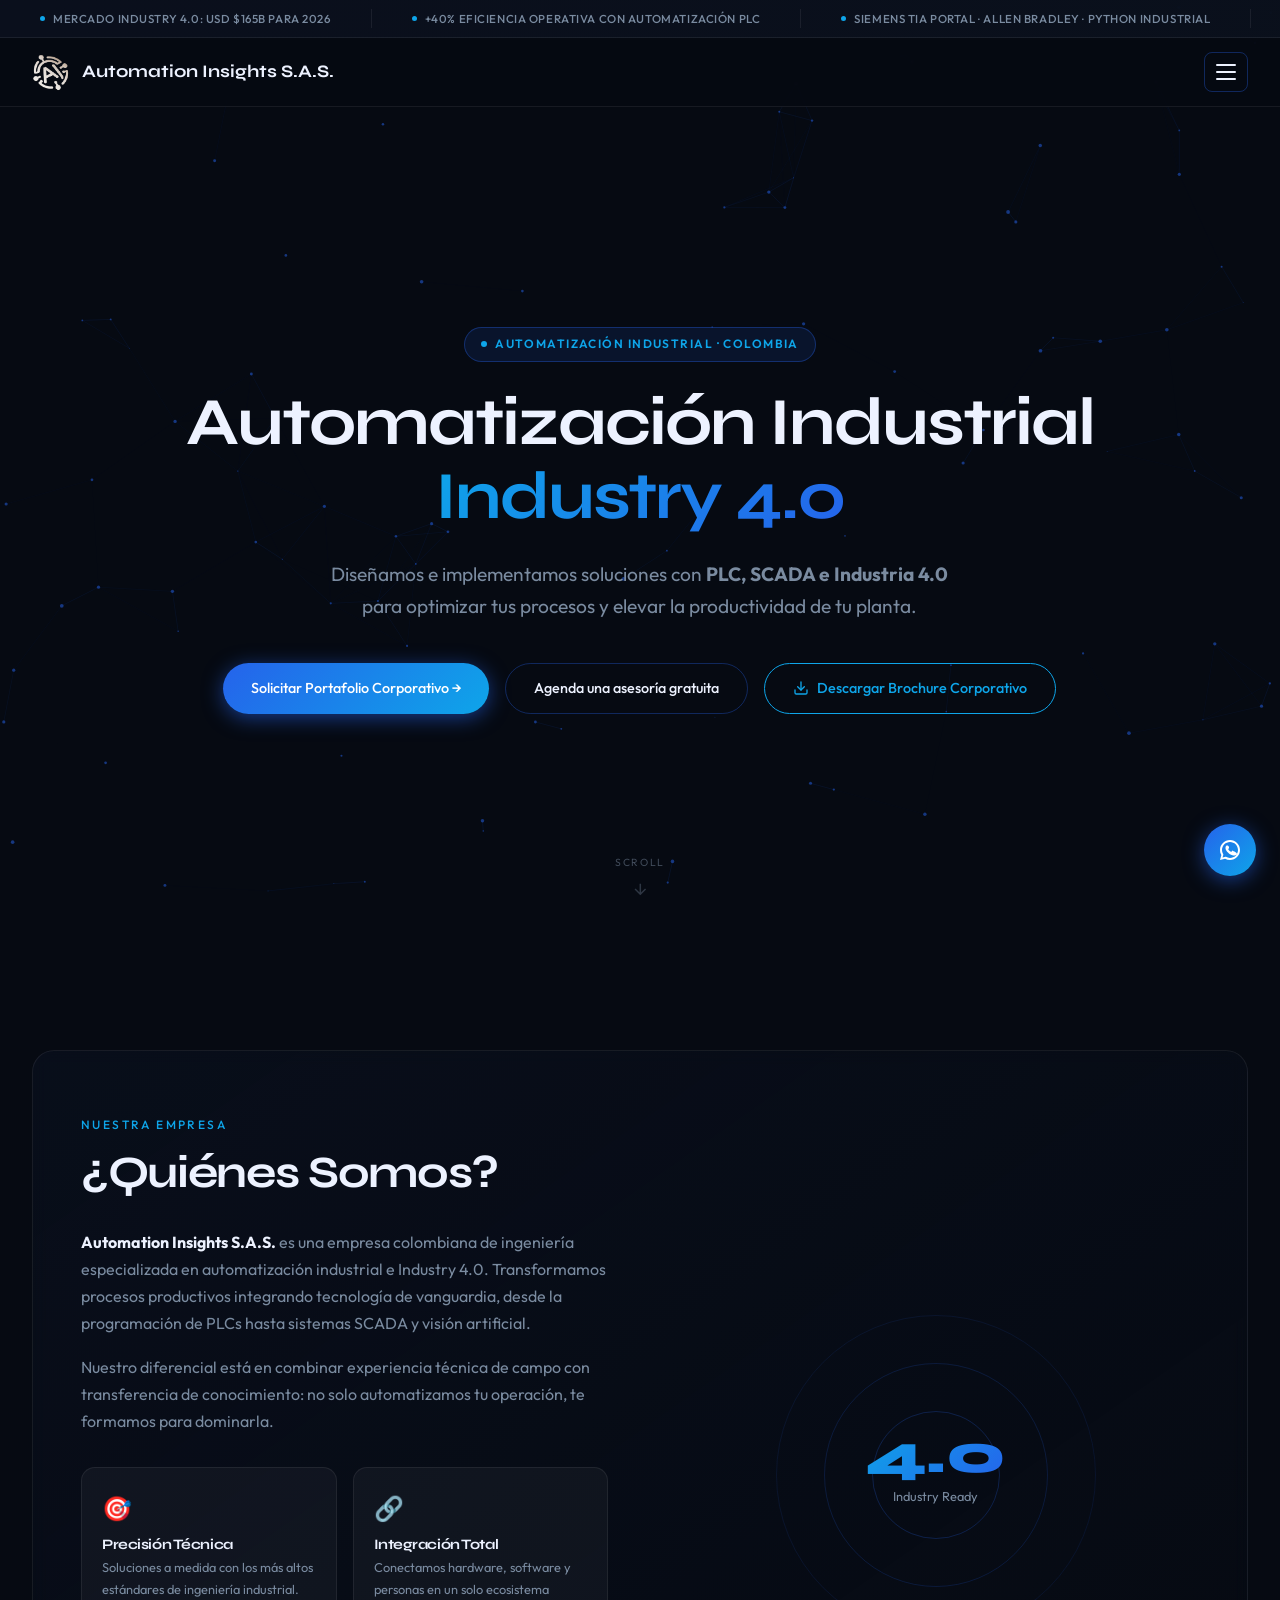
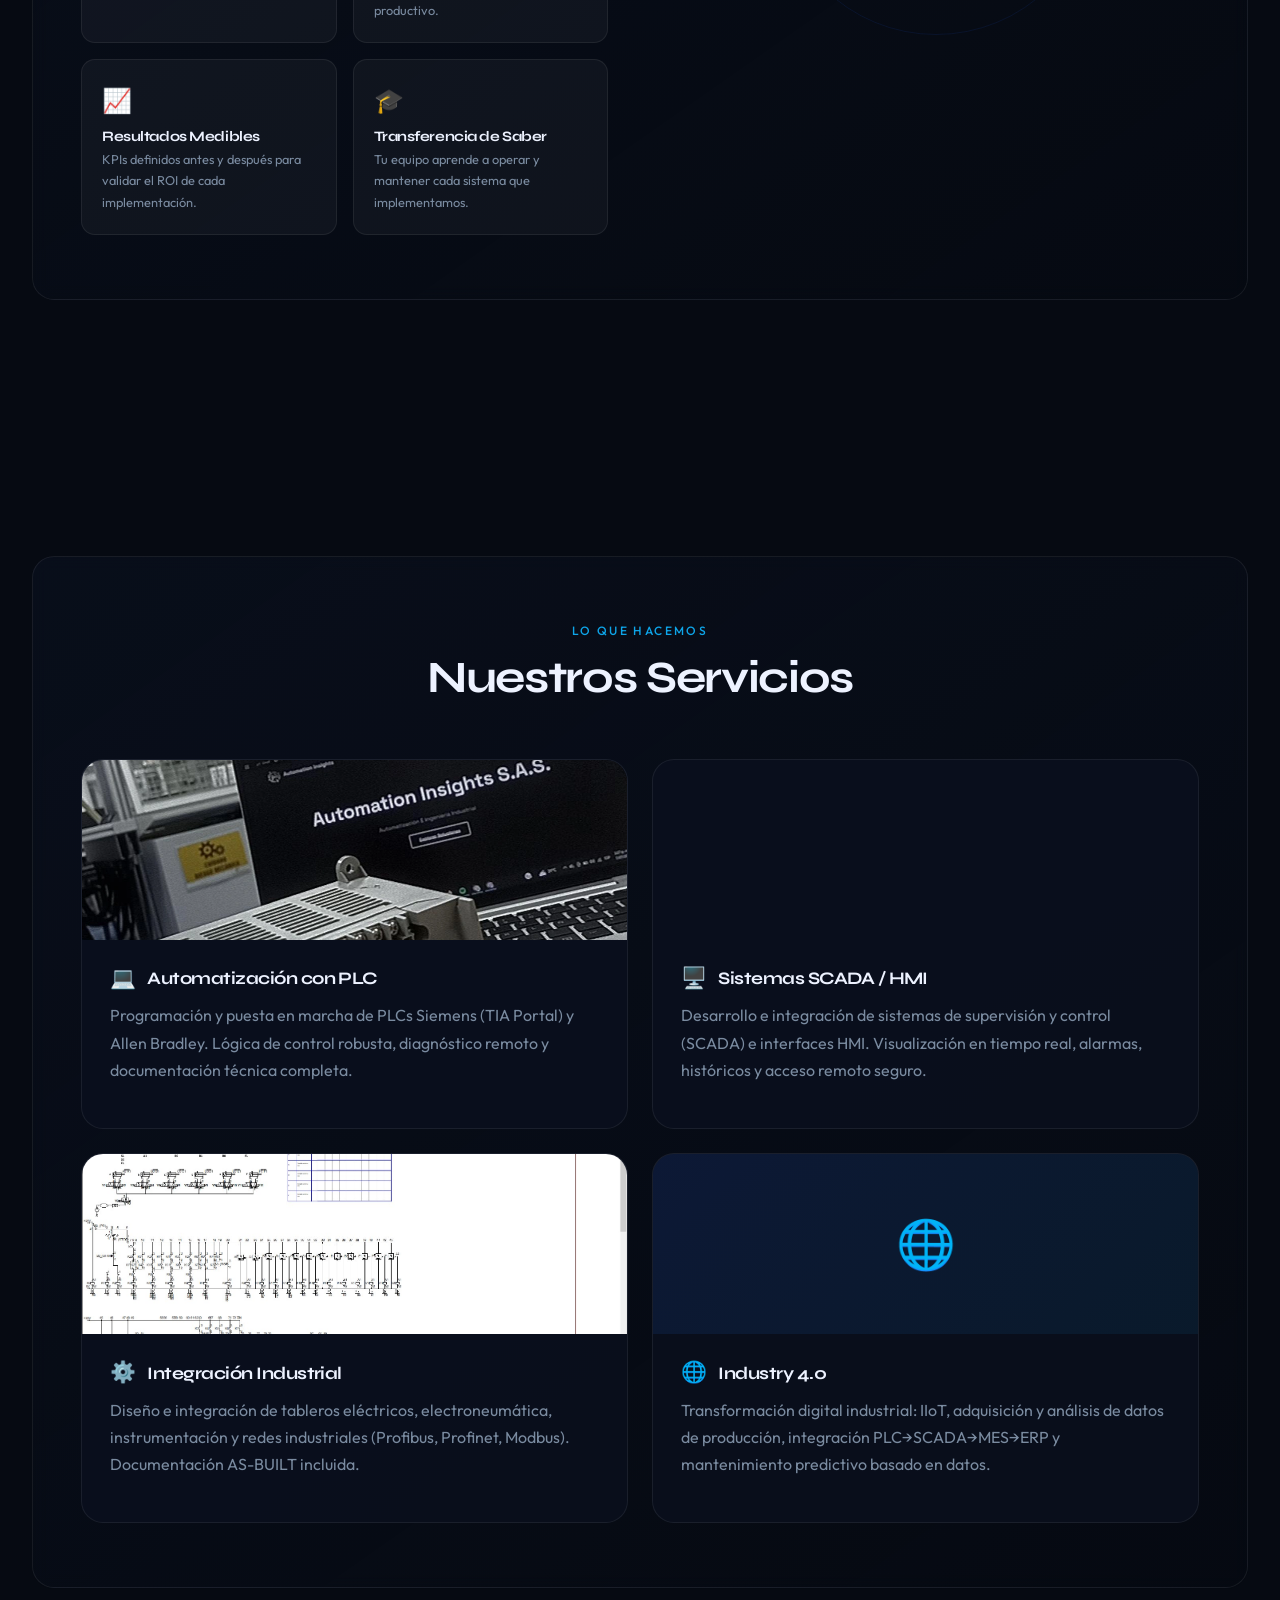
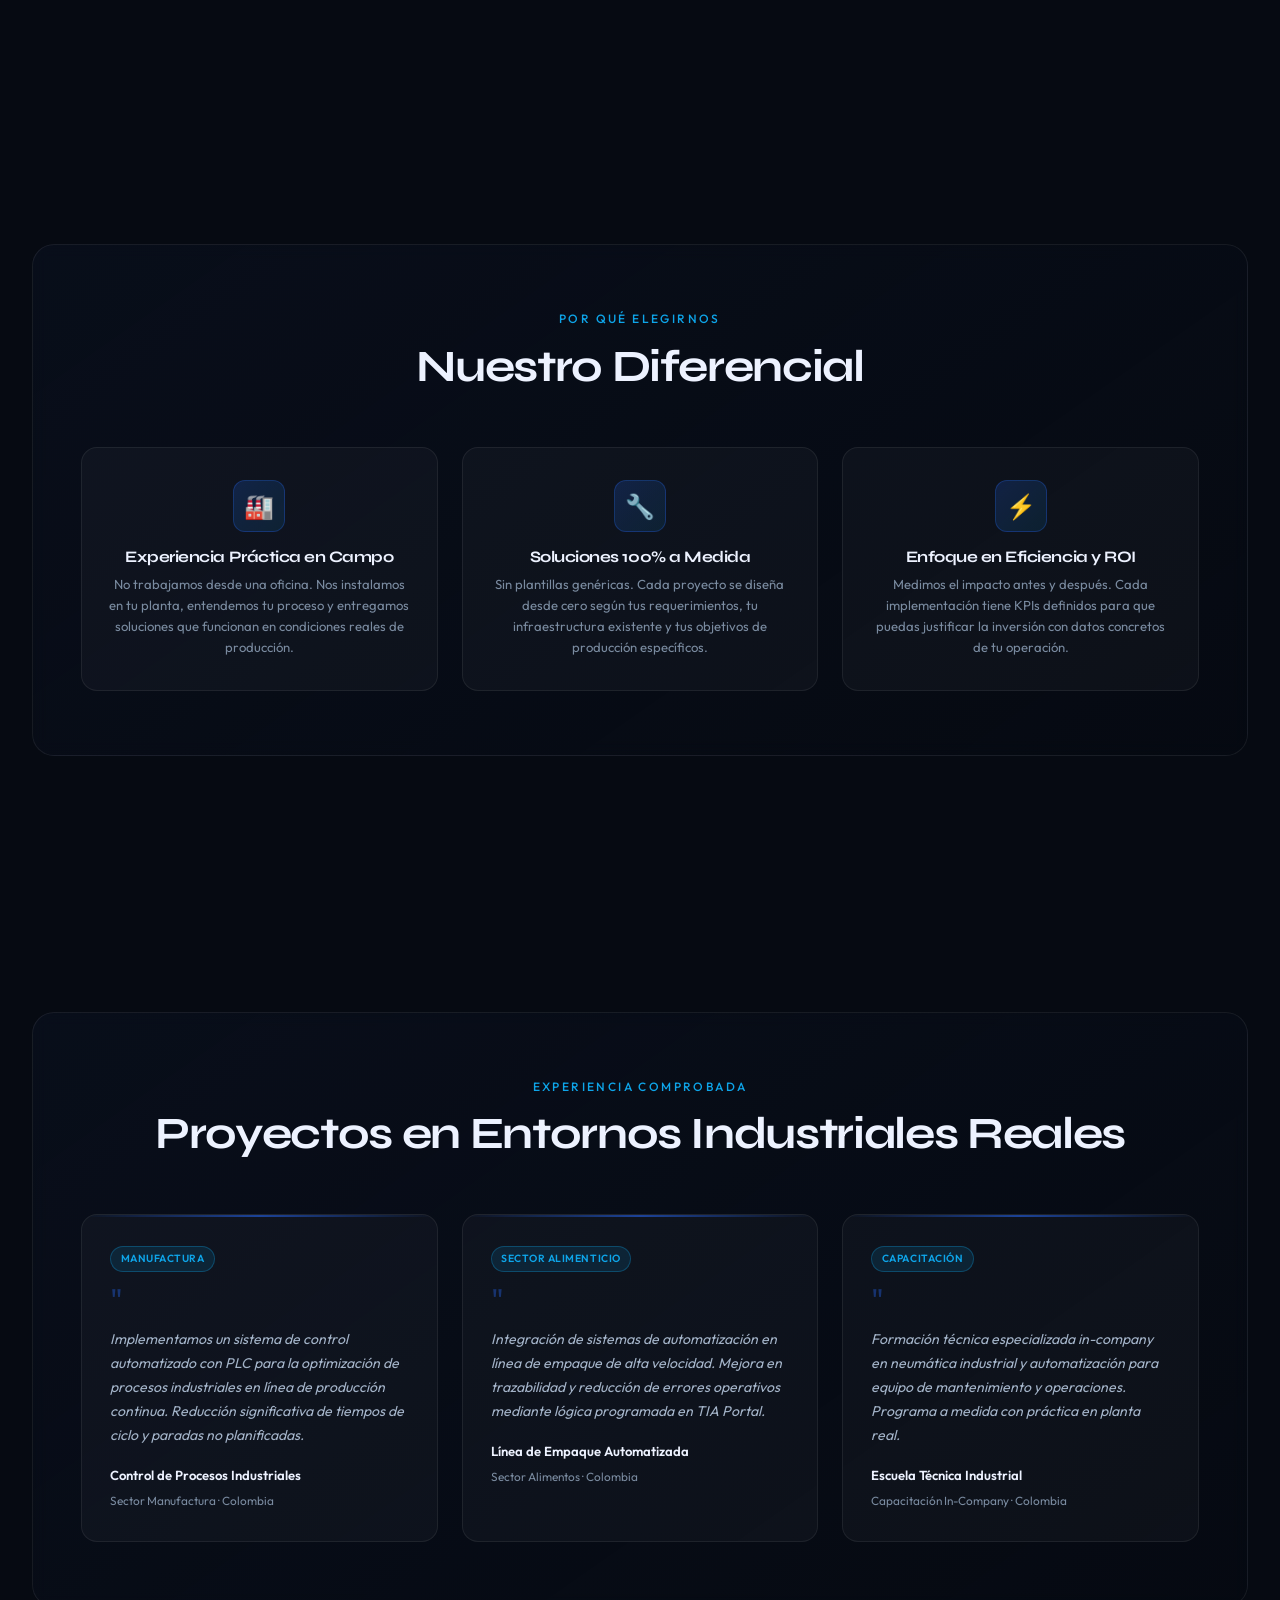
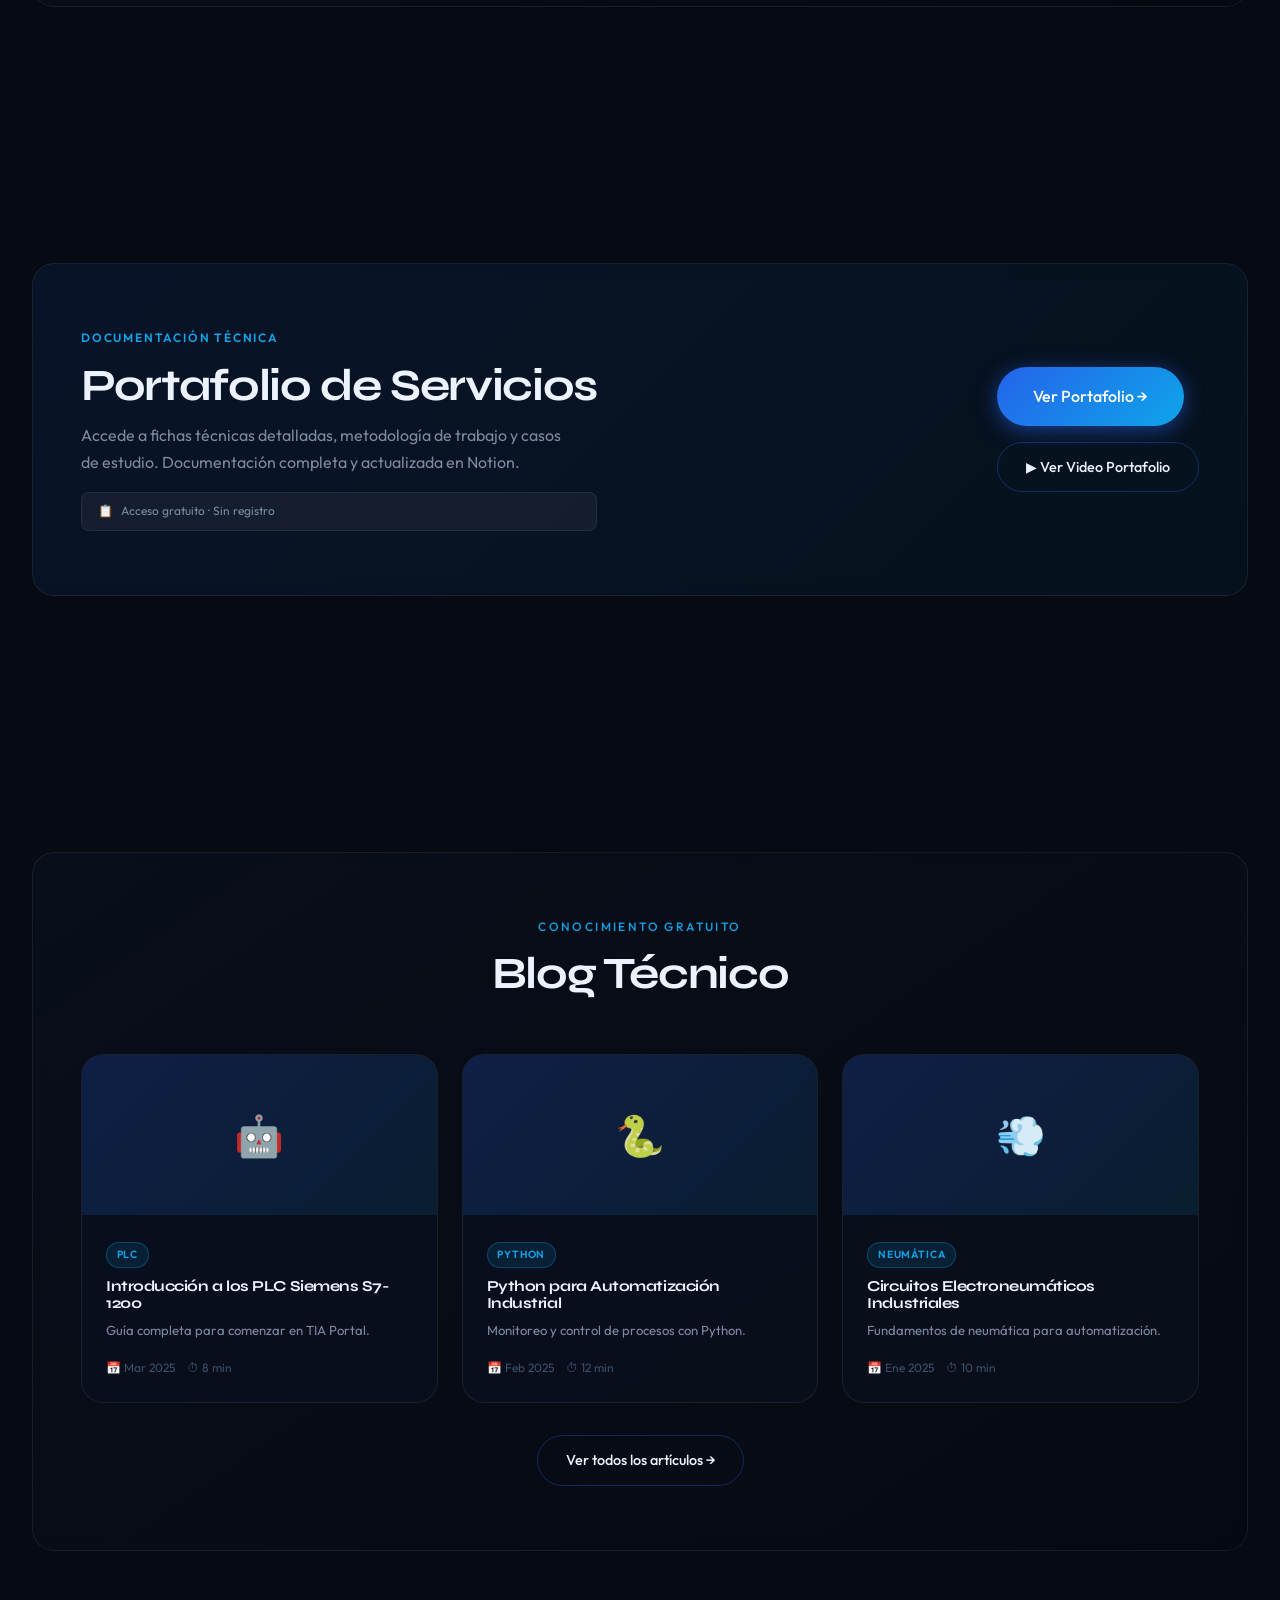
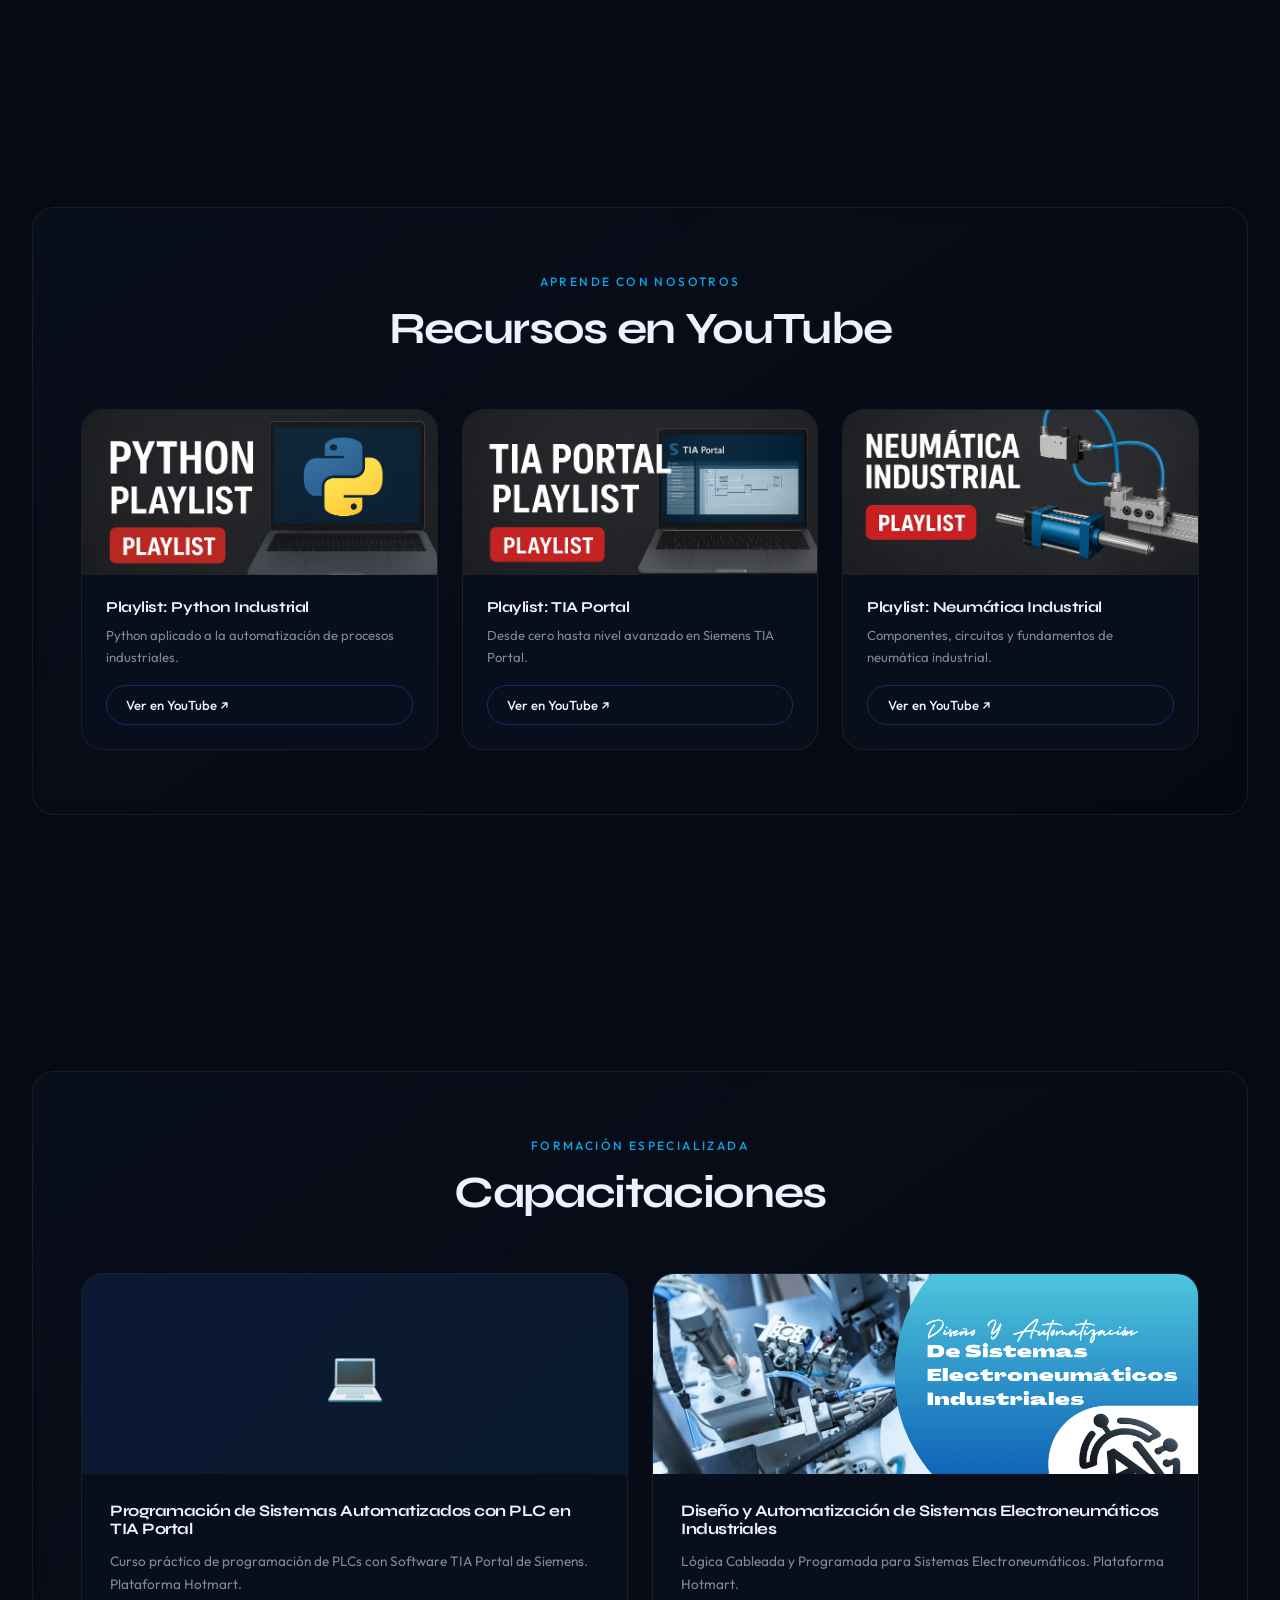
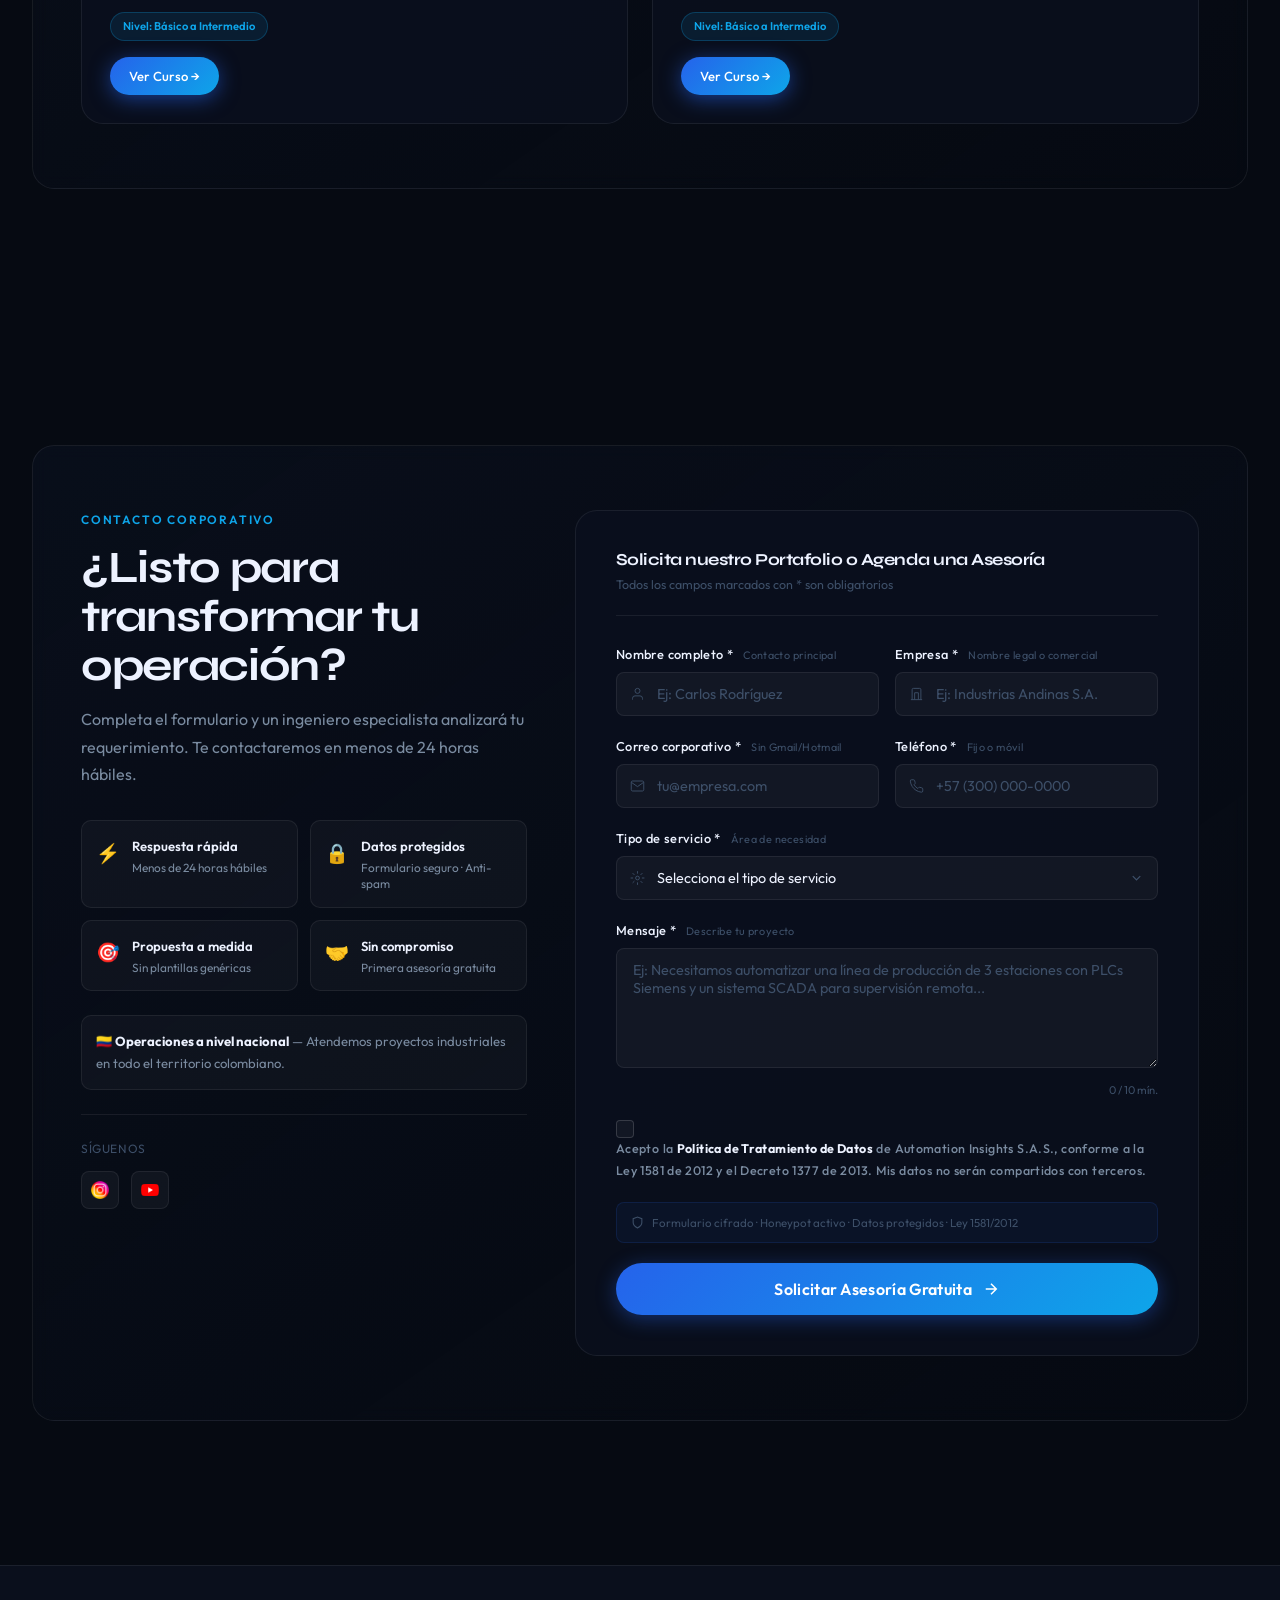
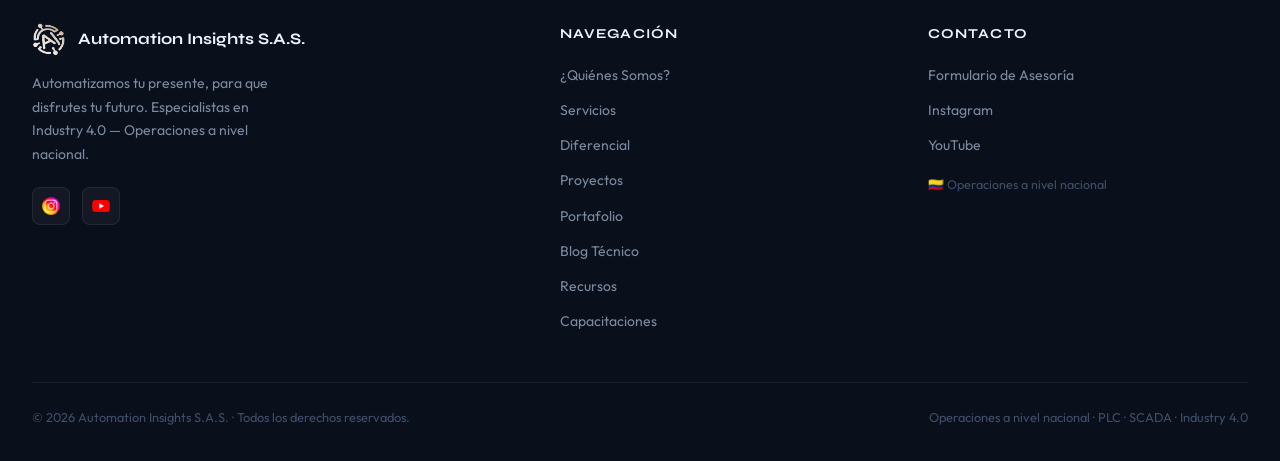
==== commit f7e3a9cb: "Update brochure download link in index.html" ====
--- a/index.html
+++ b/index.html
@@ -230,7 +230,7 @@
       <a href="#contacto" class="btn btn-primary">Solicitar Portafolio Corporativo →</a>
       <a href="#contacto" class="btn btn-outline">Agenda una asesoría gratuita</a>
       <!-- AGREGA ESTA LÍNEA A CONTINUACIÓN: -->
-<a href="Brochure_AI_SAS.pdf"
+<a href="Brochure_AI S.A.S - WEB.pdf"
    download="Brochure_AI S.A.S.pdf"
    class="btn btn-brochure"
    aria-label="Descargar Brochure Corporativo en PDF">
